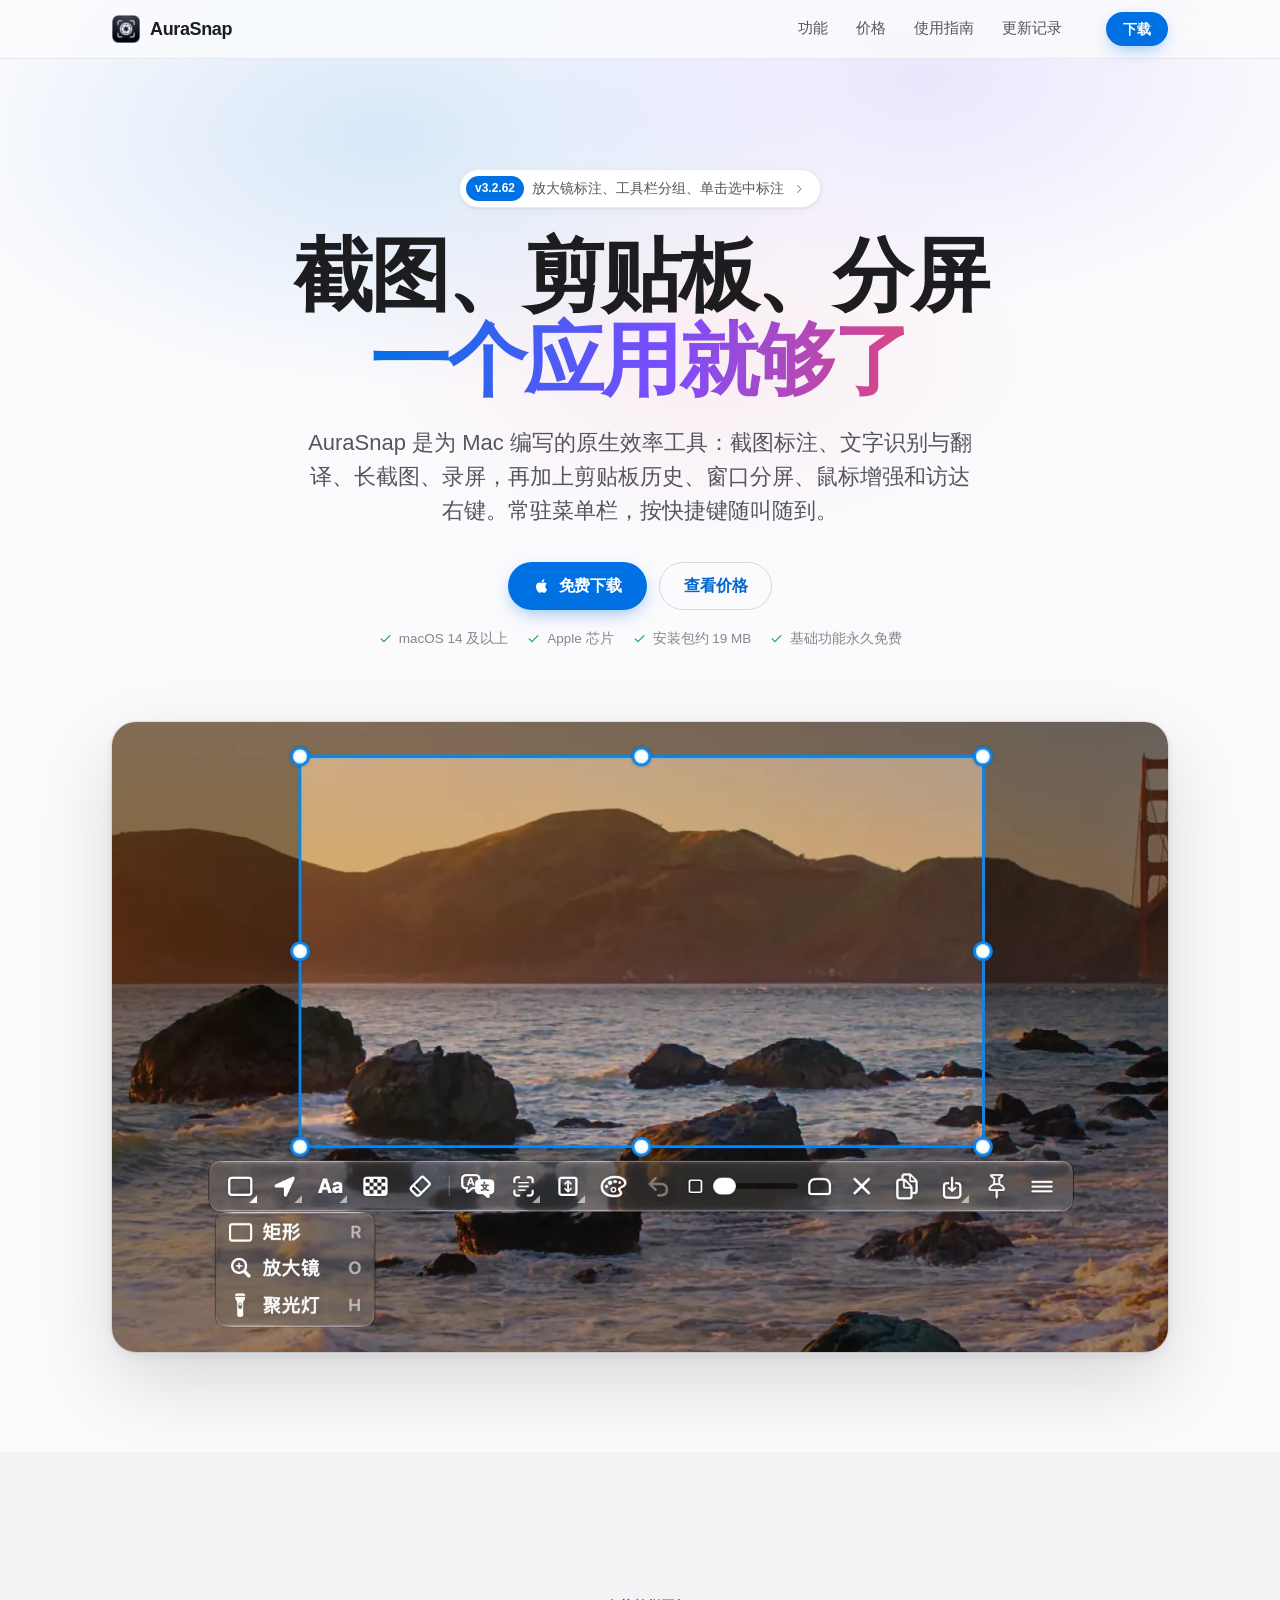
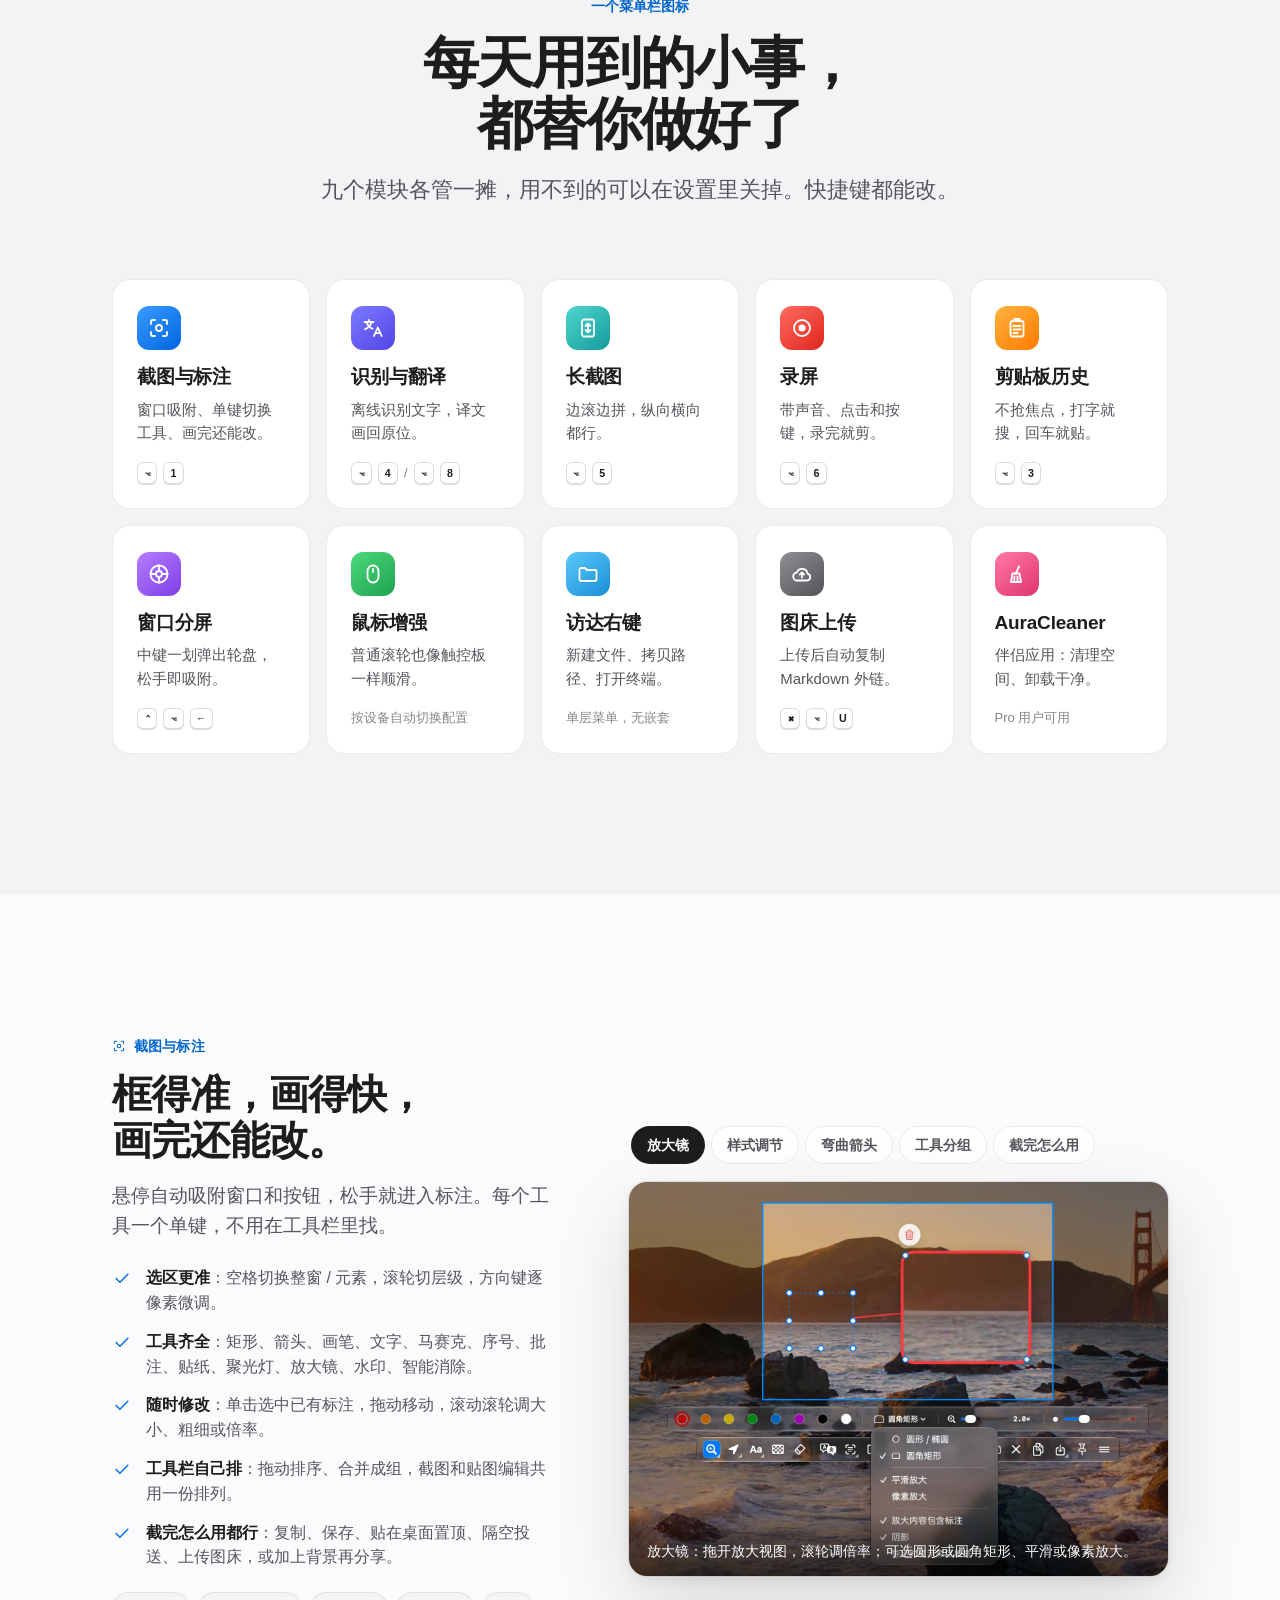
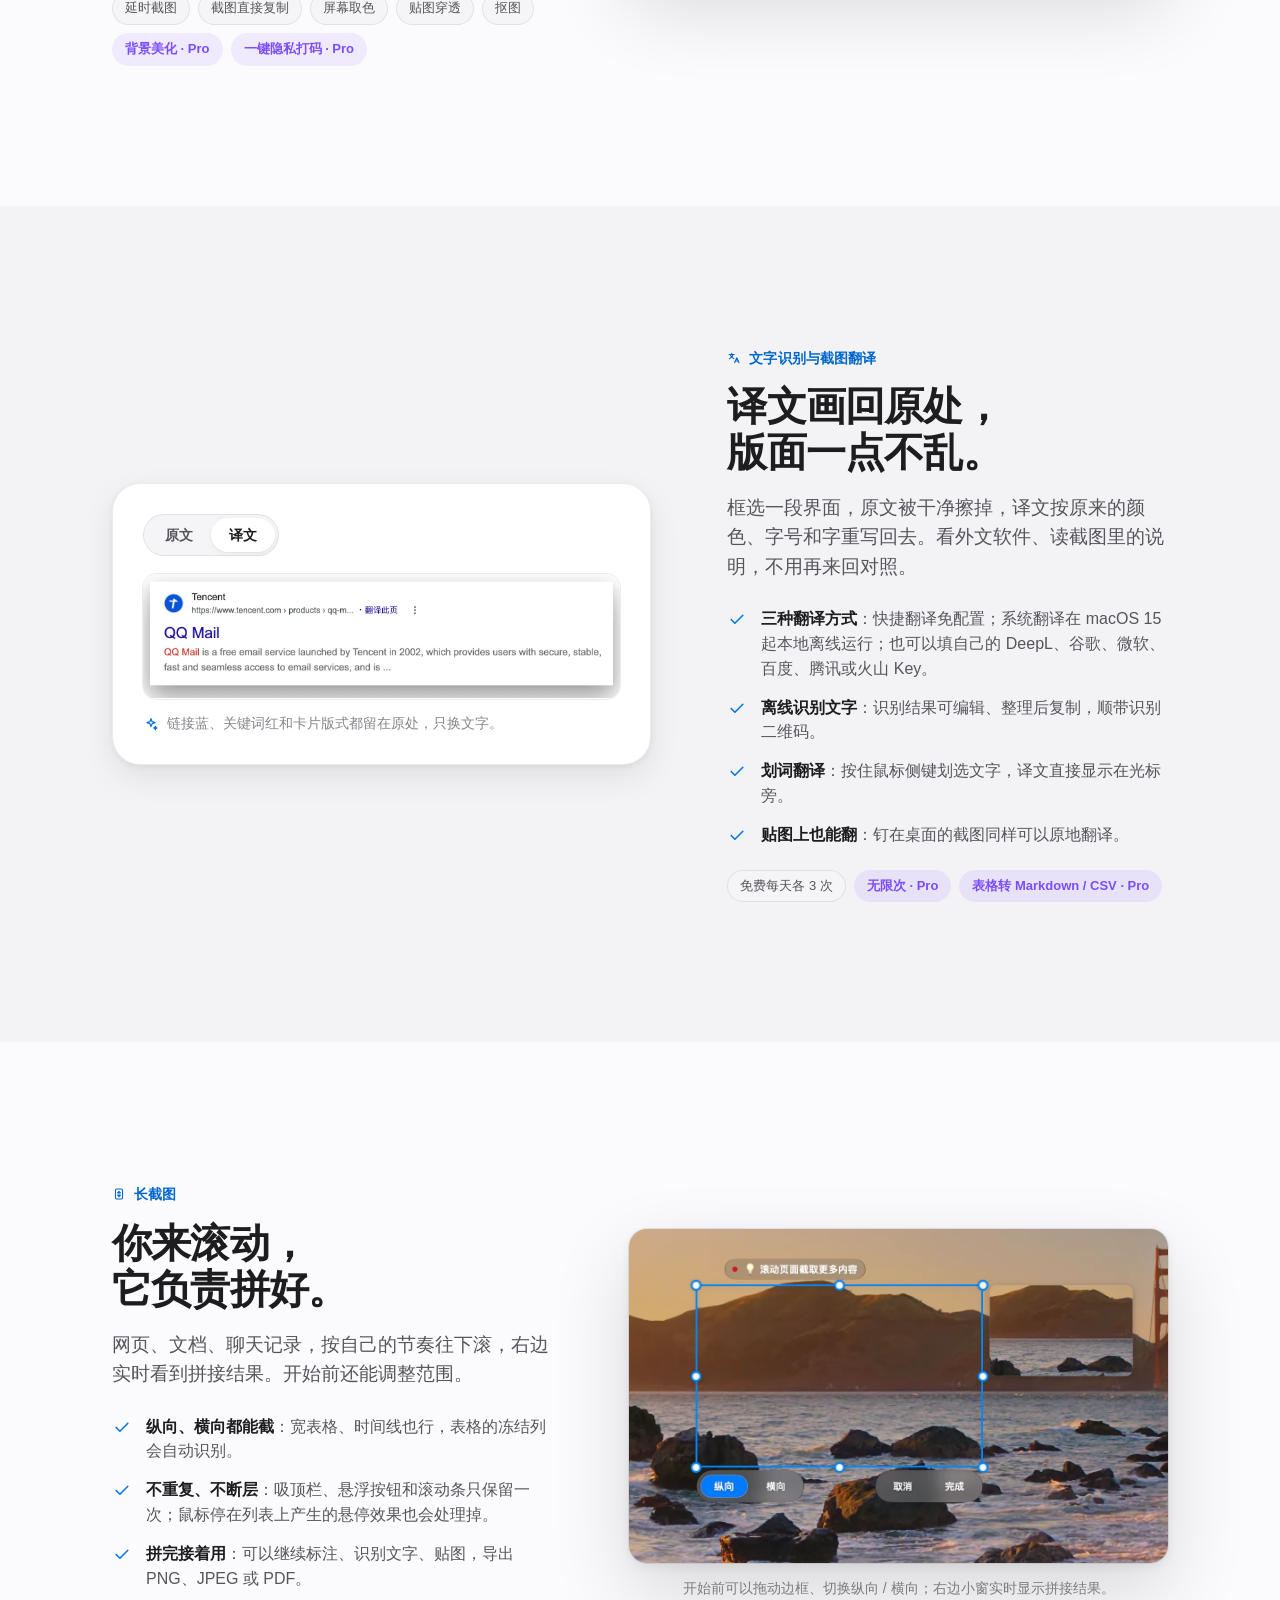
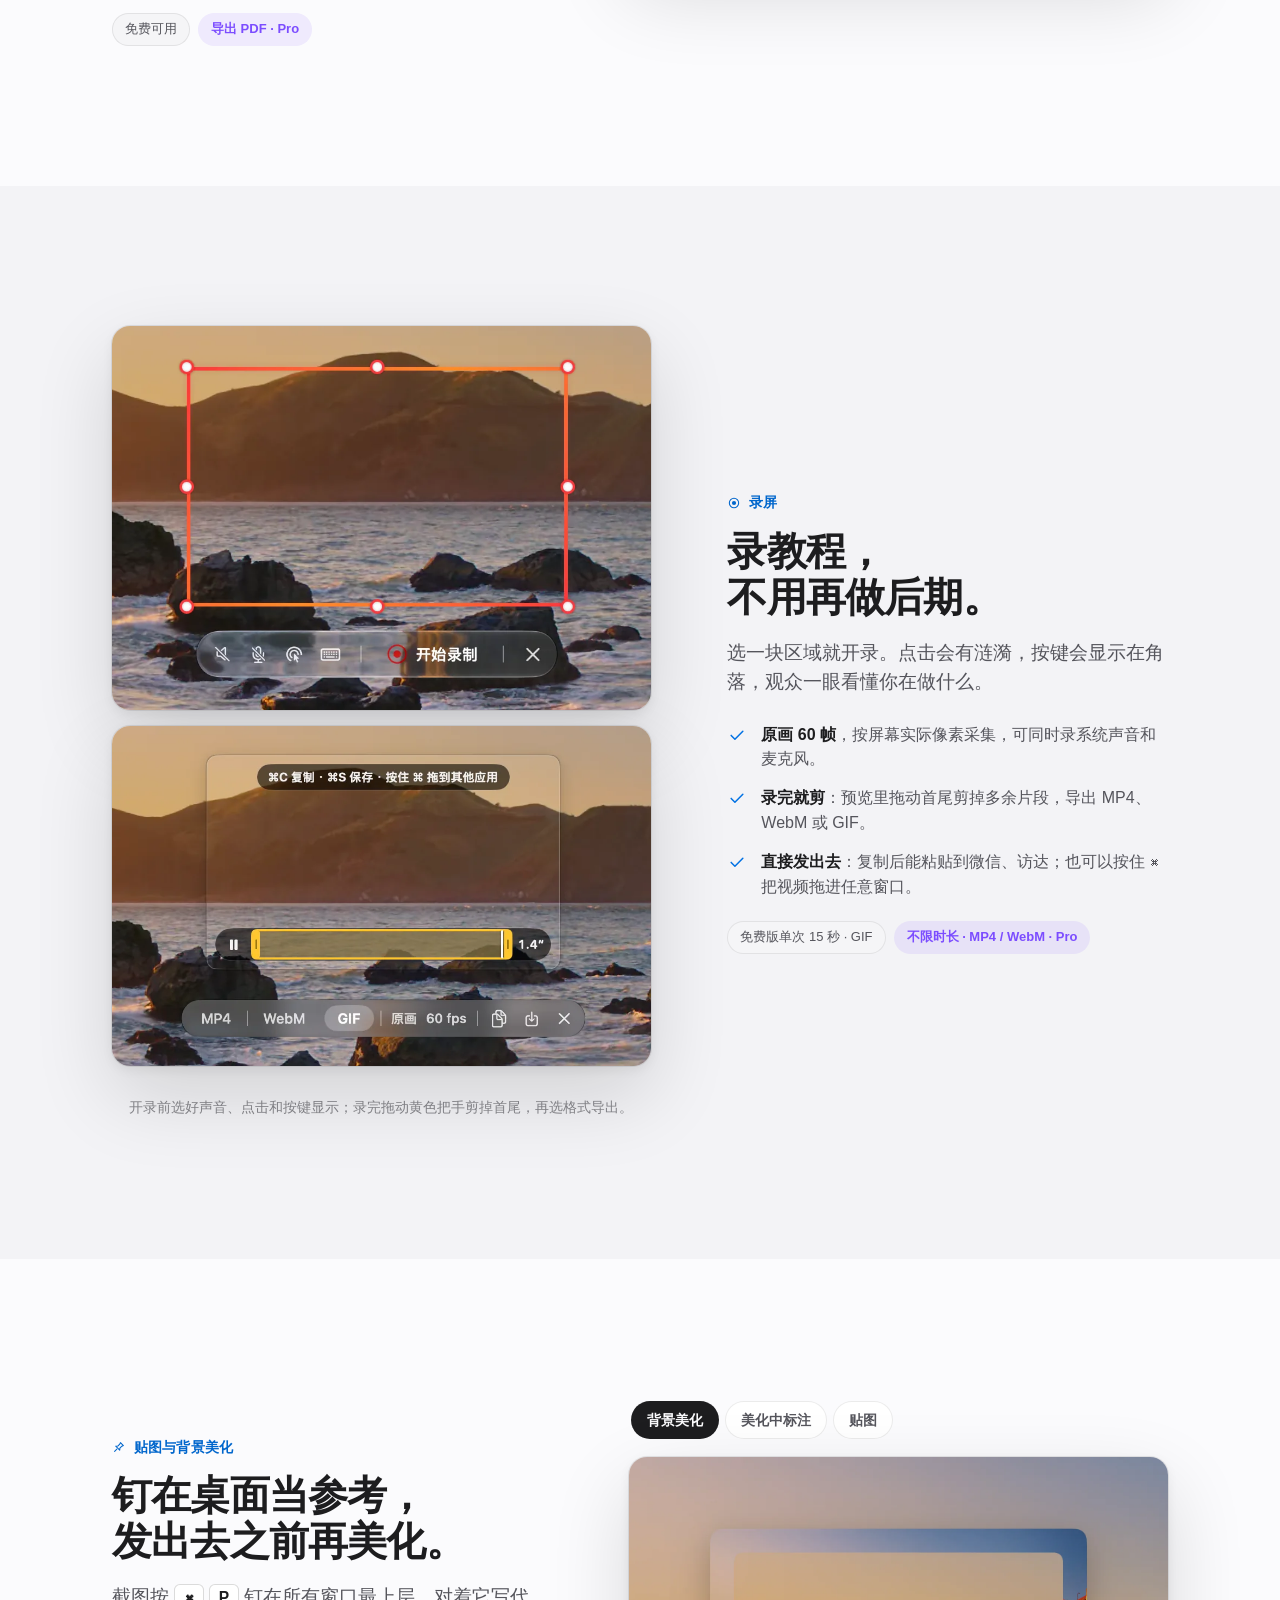
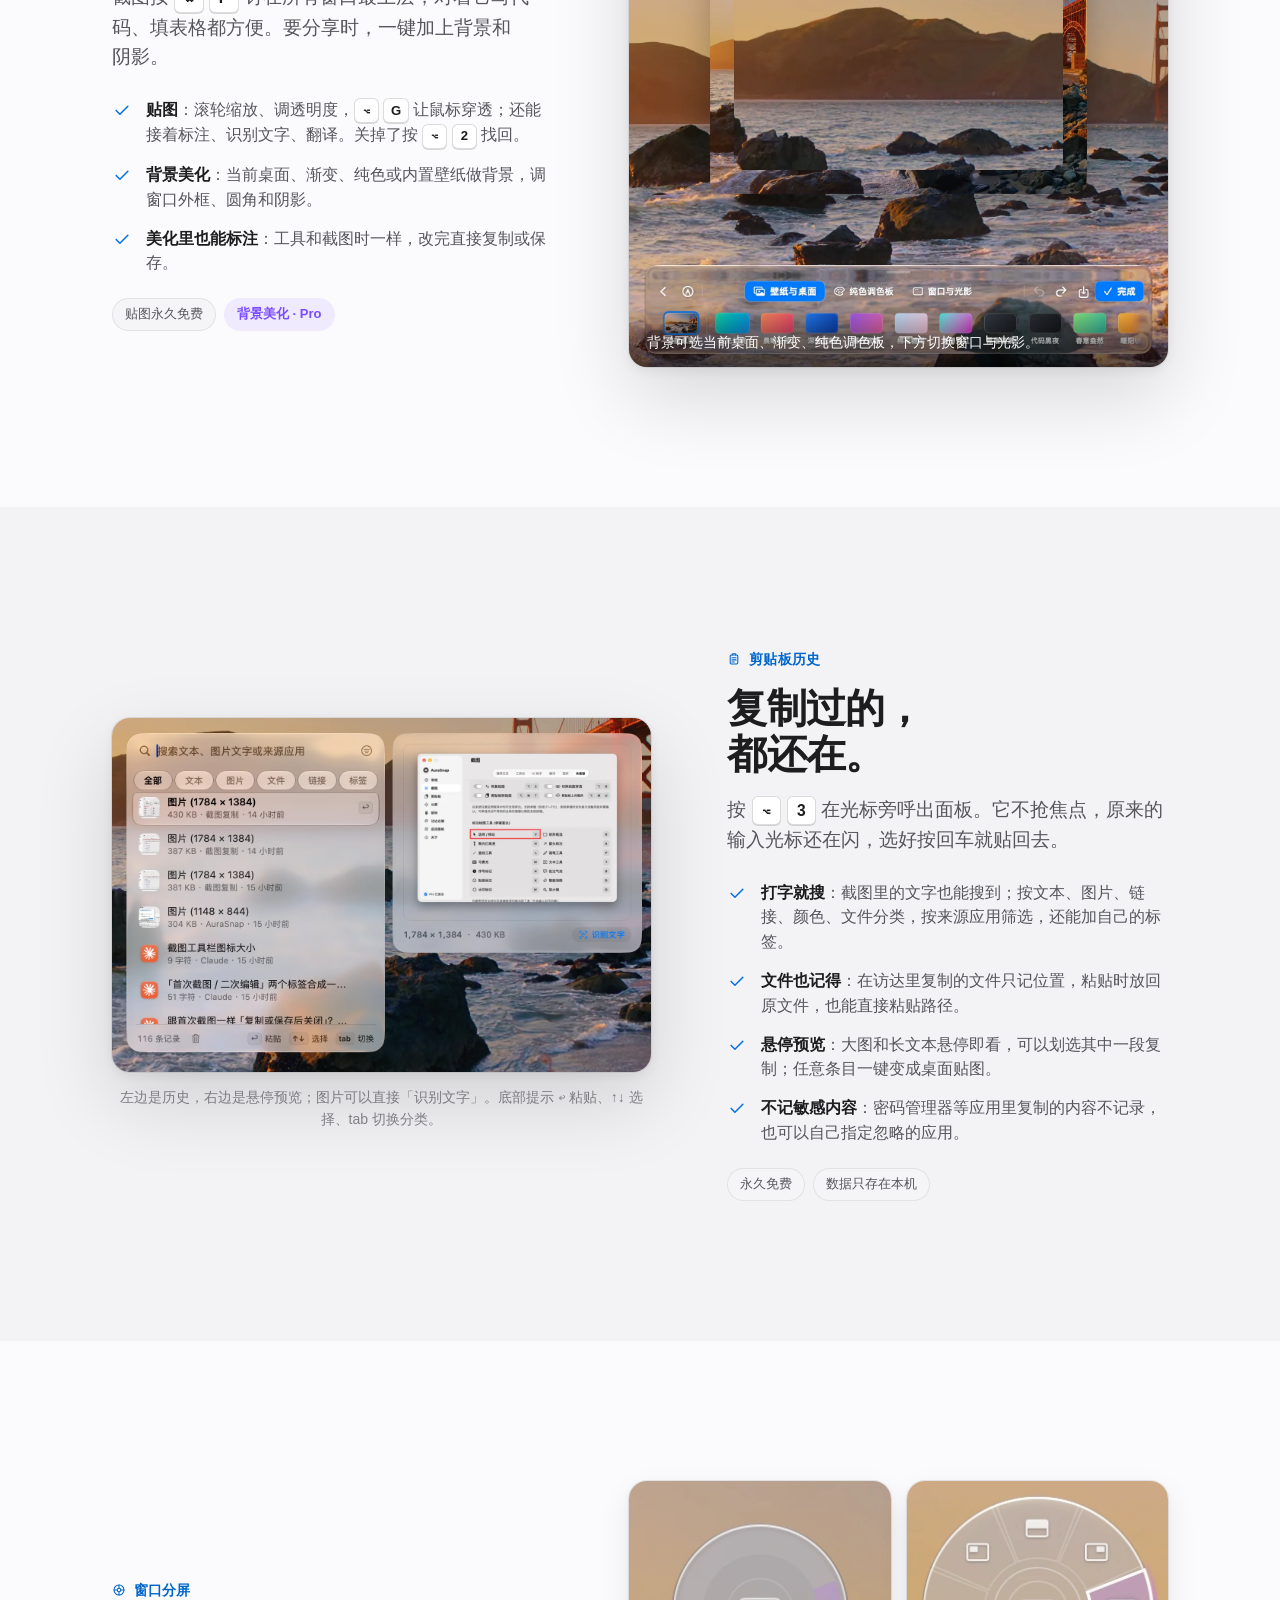
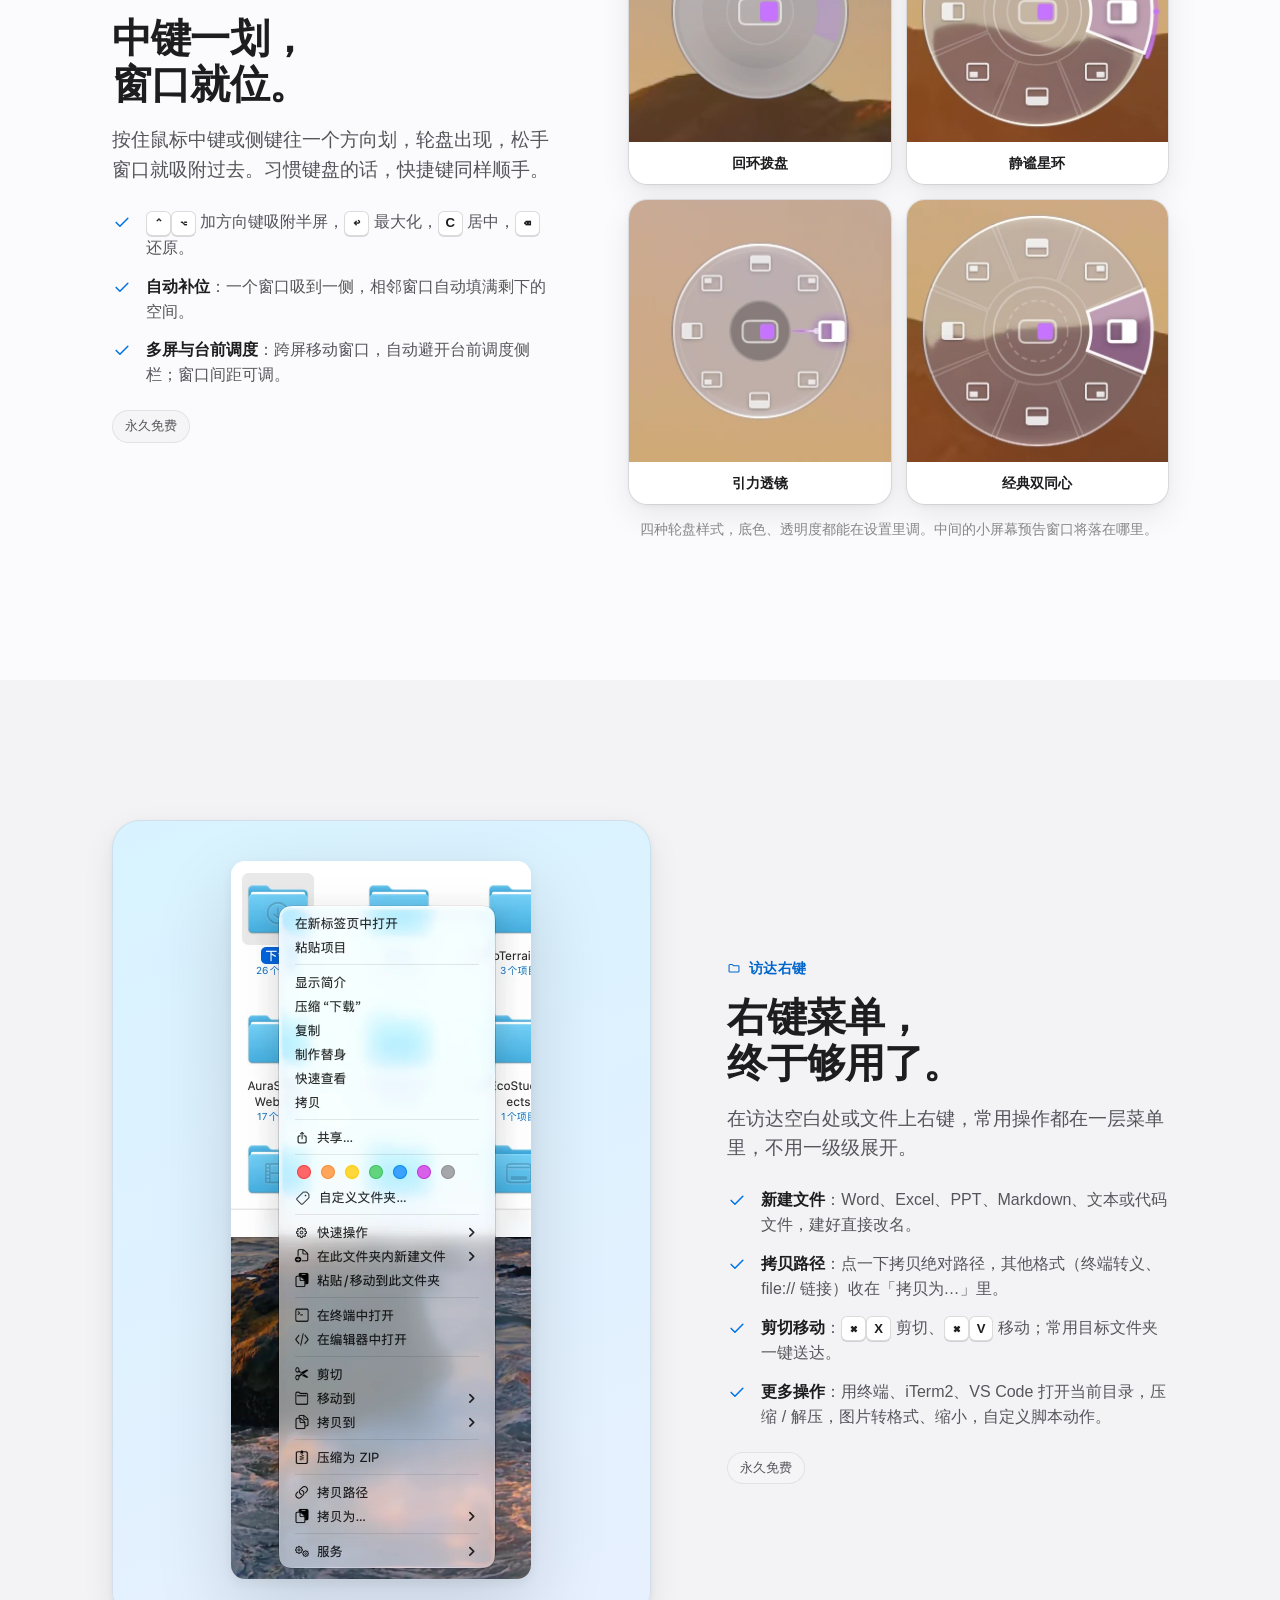
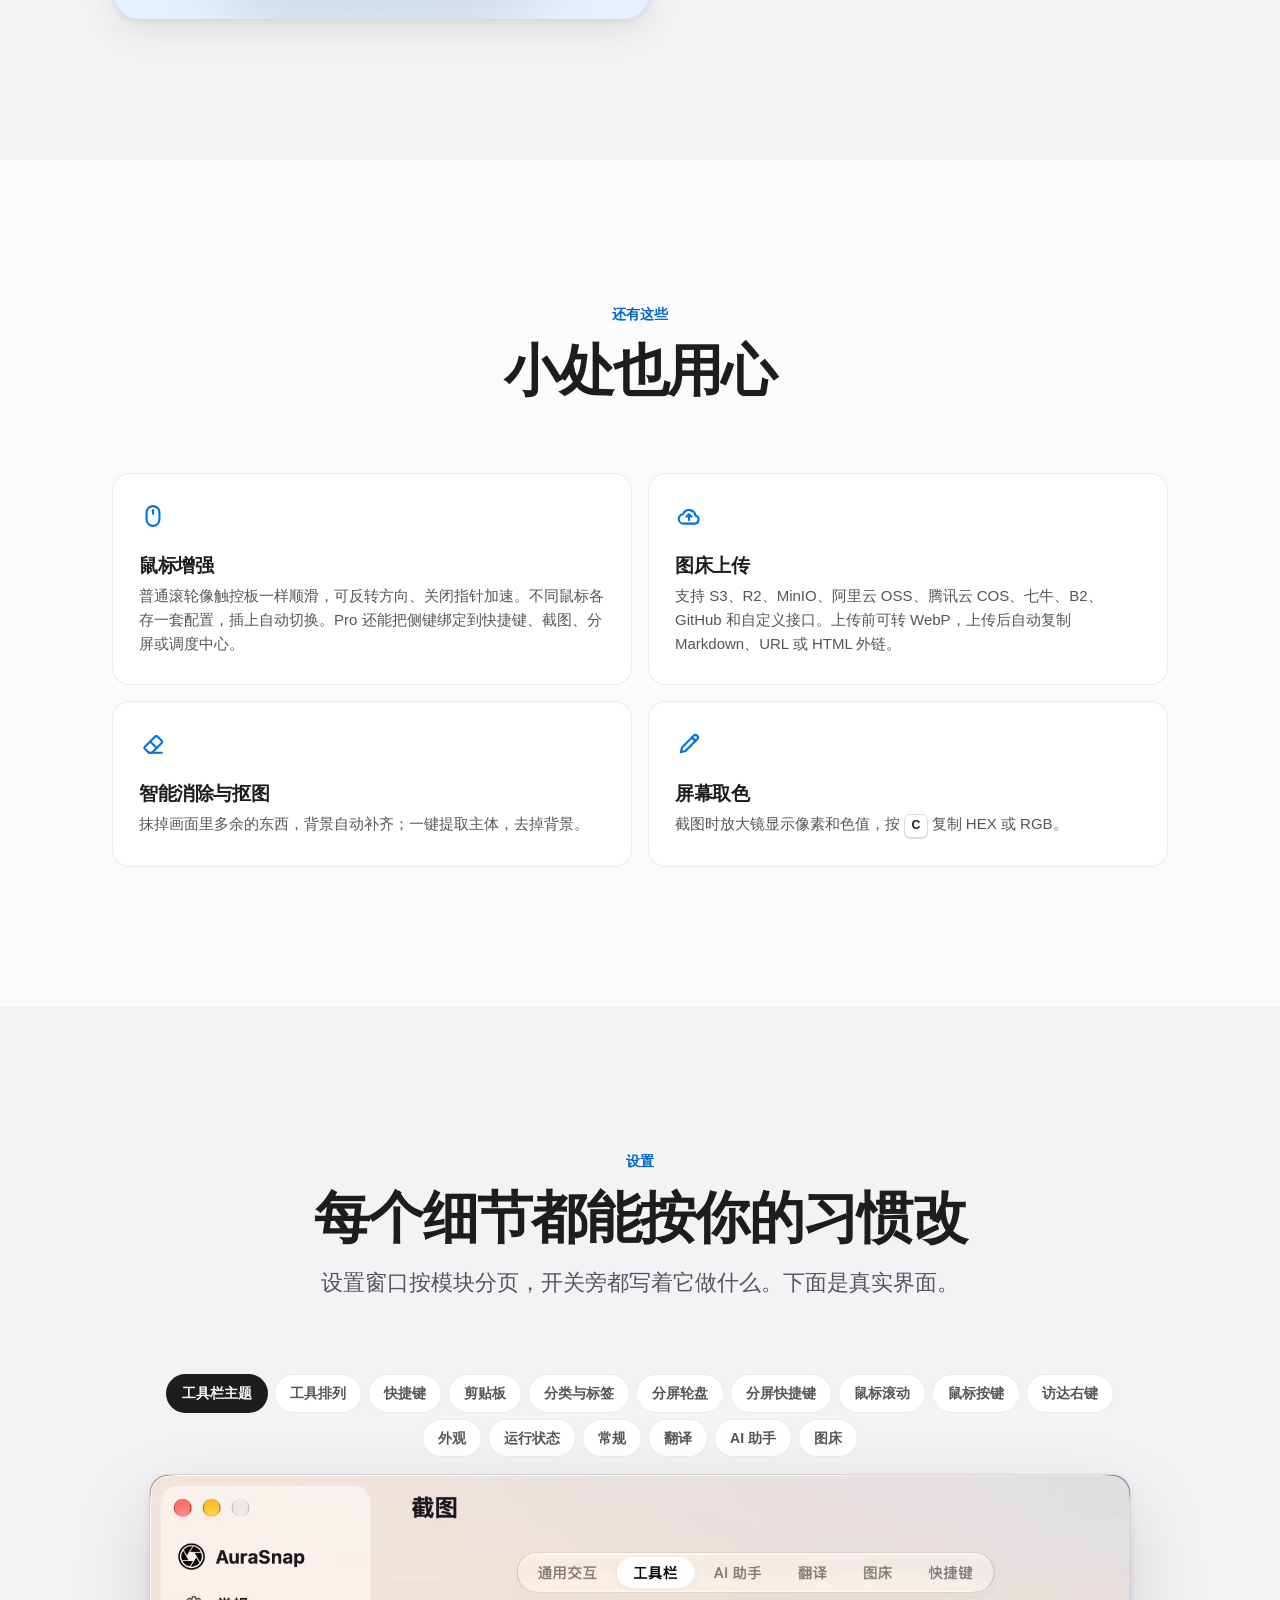
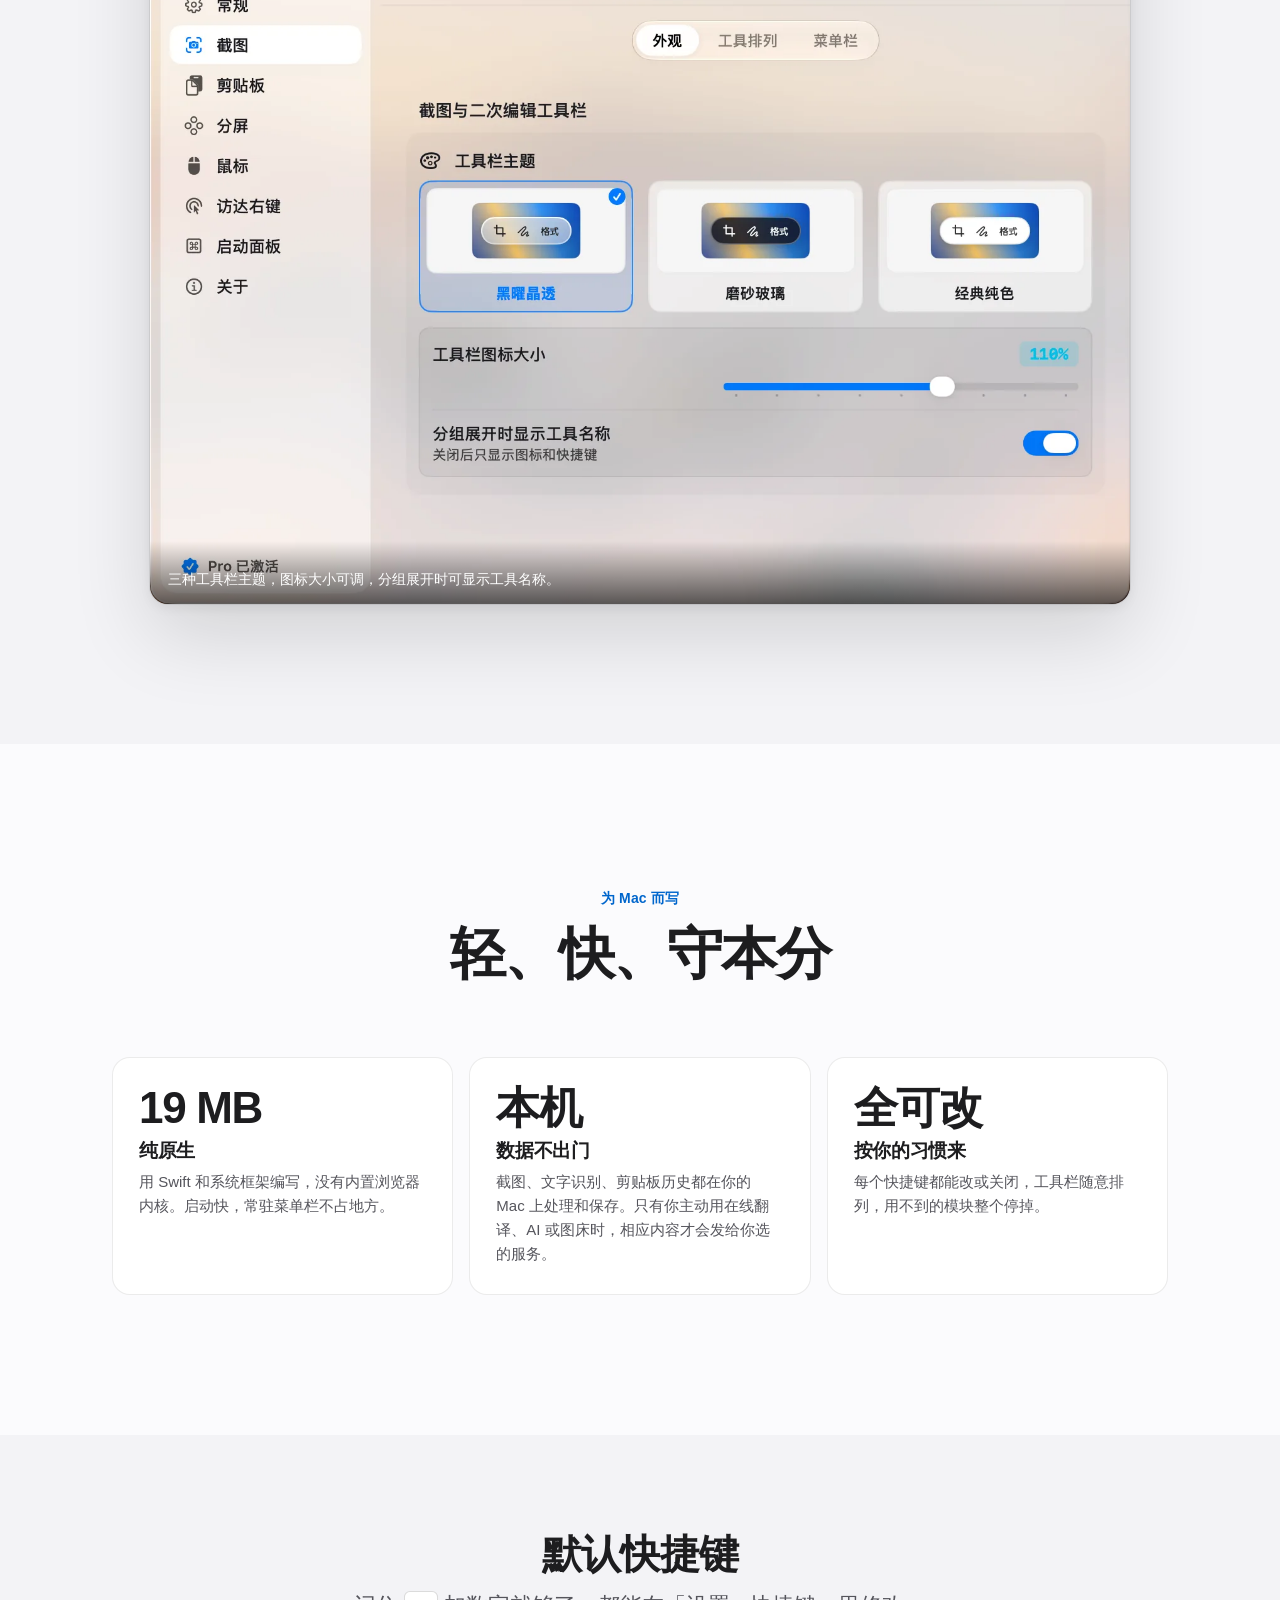
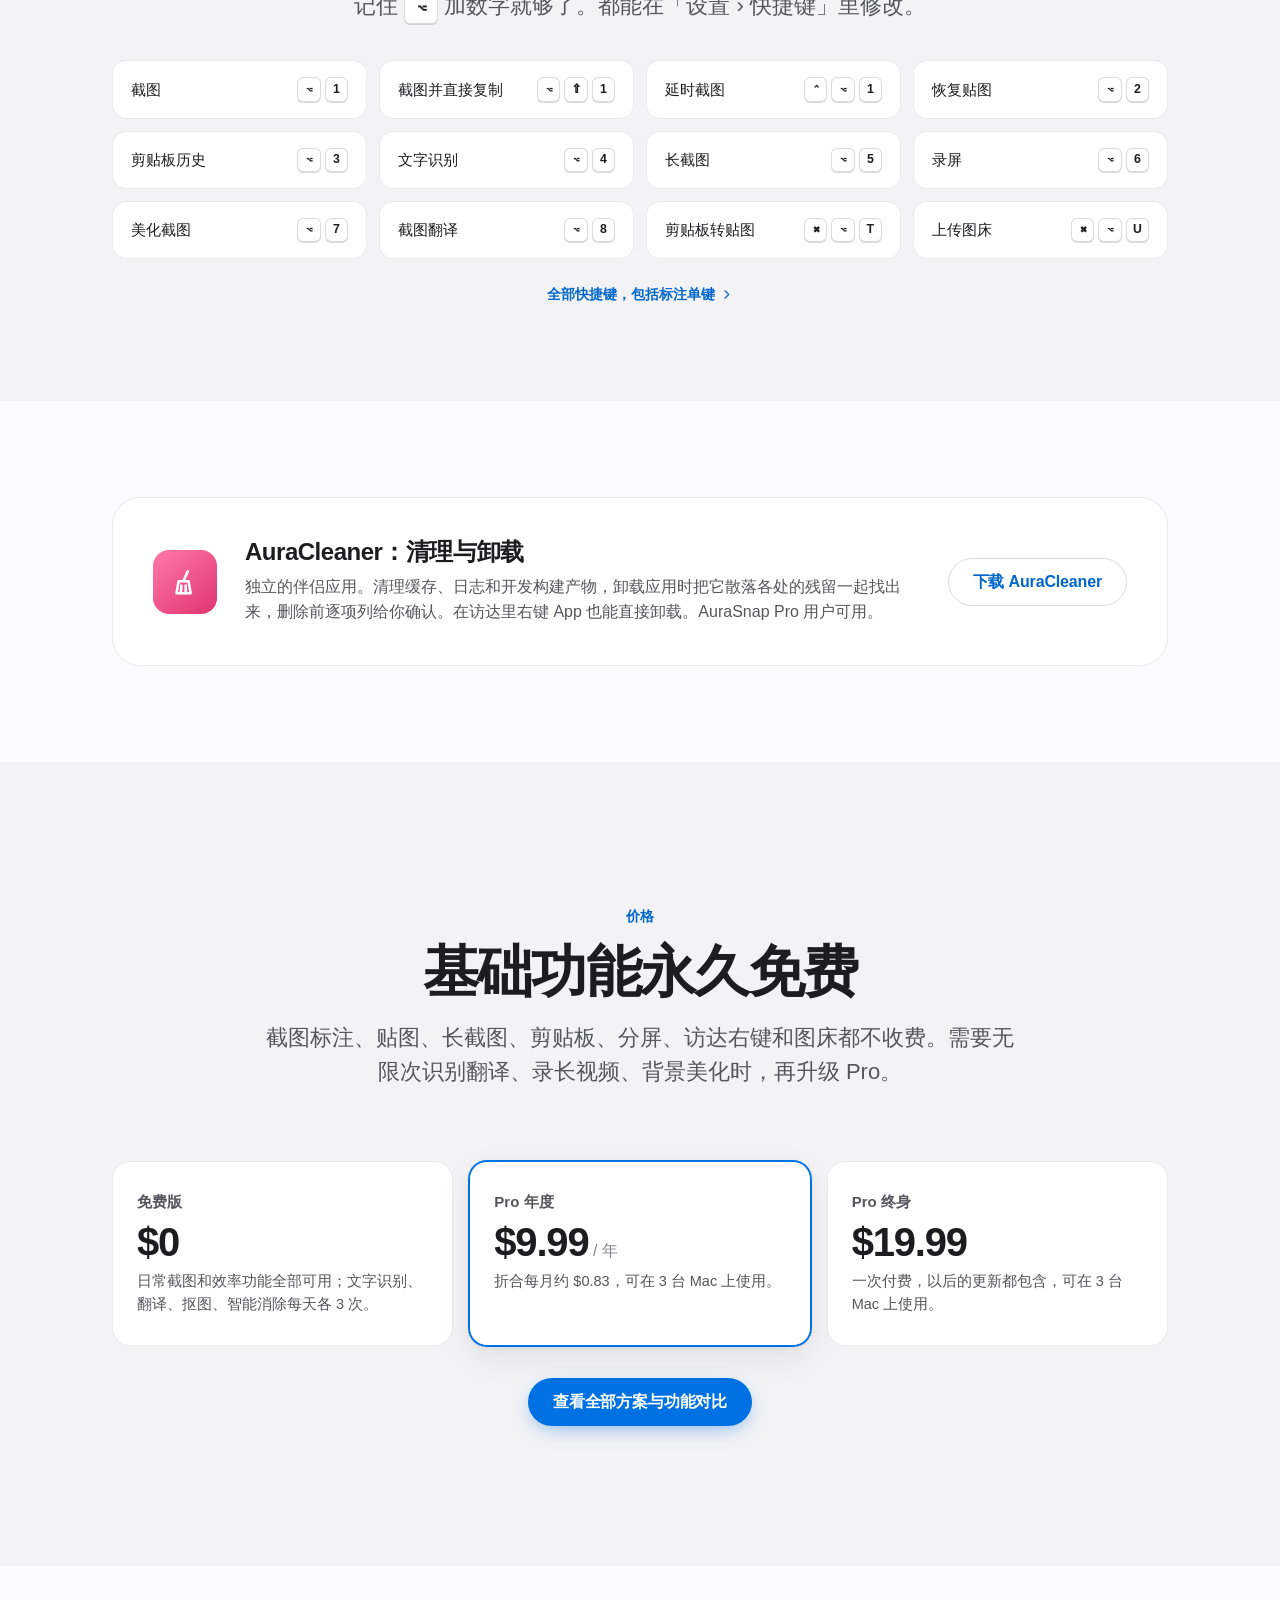
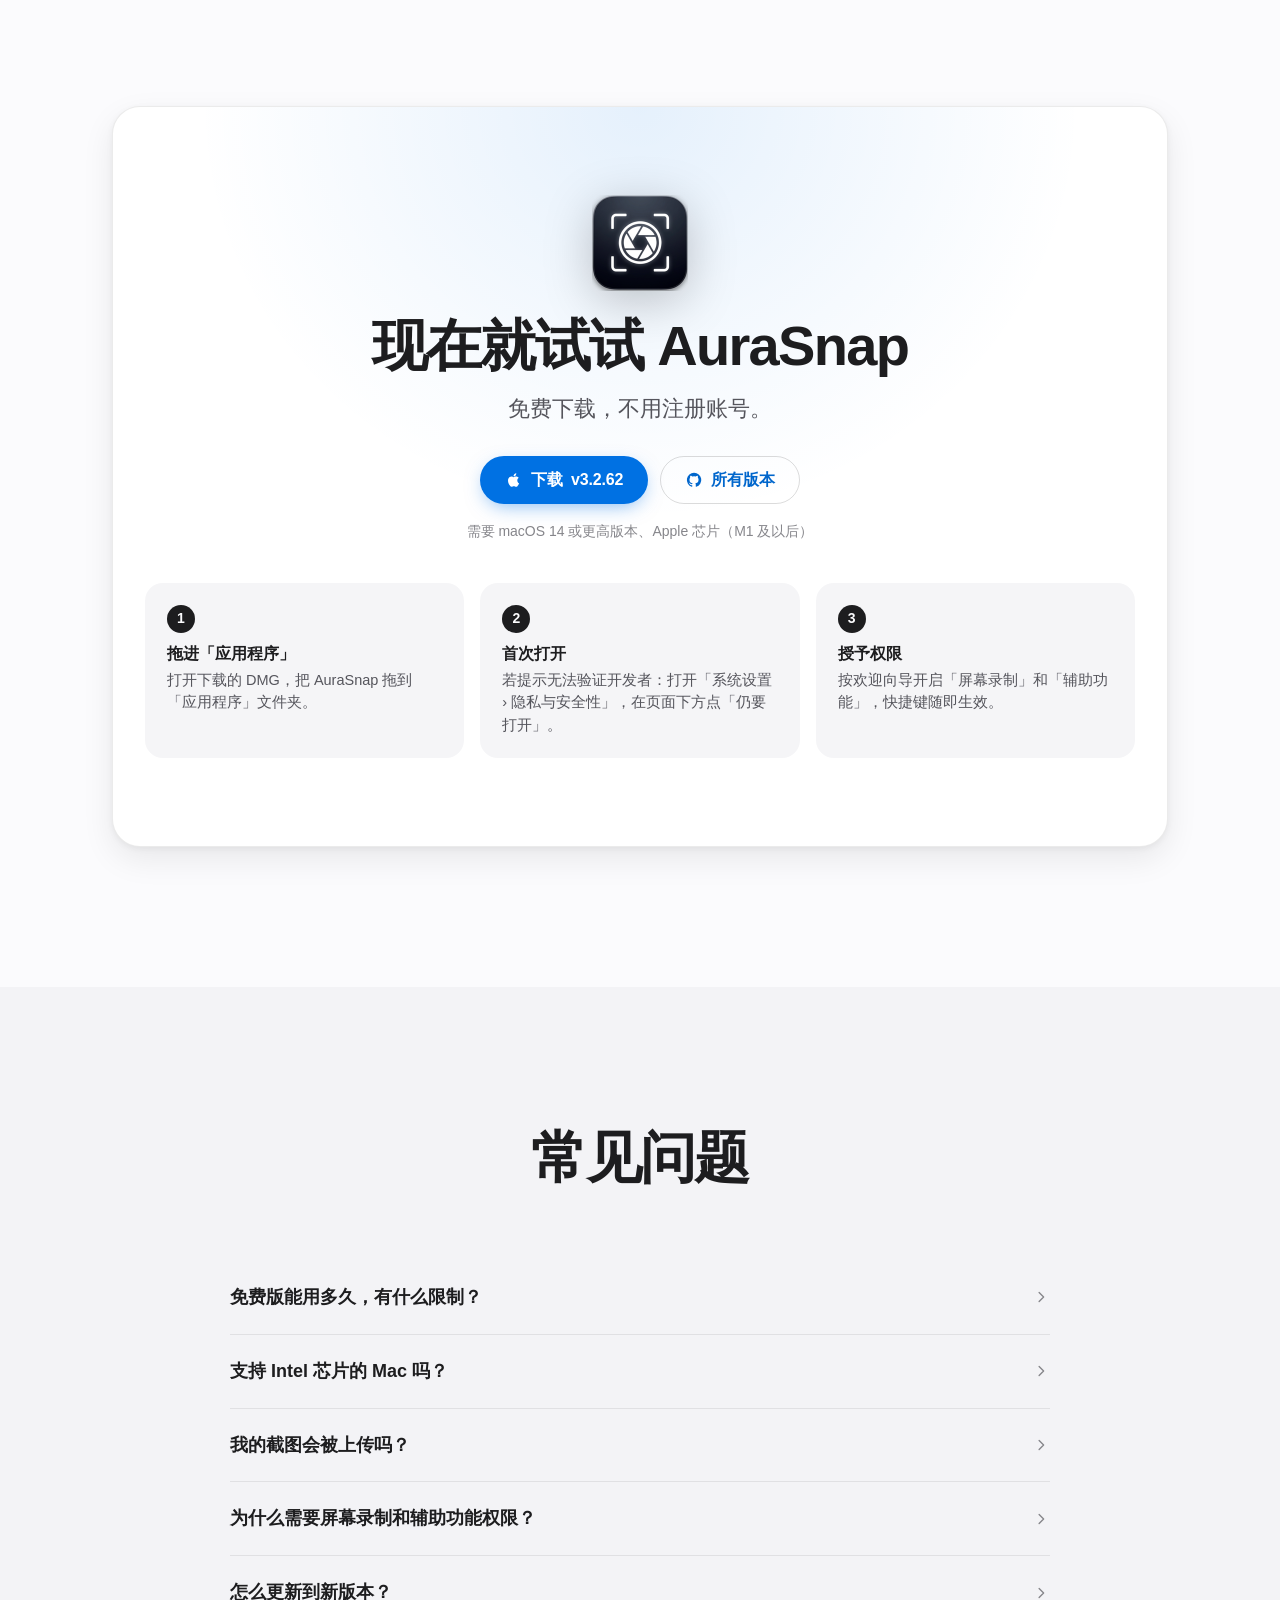
==== index.html @ 462a3734 "chore(website): 版本号更新到 v3.2.62 Co-Authored-By: Claude Opus 5.5 <noreply@anthropic.com>" ====
<!DOCTYPE html>
<html lang="zh-CN" class="no-js">
<head>
  <meta charset="UTF-8">
  <meta name="viewport" content="width=device-width, initial-scale=1, viewport-fit=cover">
  <title>AuraSnap · Mac 截图、剪贴板与分屏工具</title>
  <meta name="description" content="AuraSnap 是为 Mac 编写的原生效率工具：截图标注、文字识别与原位翻译、长截图、录屏，以及剪贴板历史、窗口分屏、鼠标增强和访达右键。基础功能永久免费。">
  <meta name="keywords" content="AuraSnap, Mac 截图, macOS 截图工具, 截图标注, OCR, 截图翻译, 长截图, 滚动截图, 录屏, 剪贴板历史, 窗口分屏, 访达右键">
  <meta name="google-site-verification" content="6imrNBbtHpXlvs_eJxVL0ueiRYzWSX-zMwA5sKnrR0o">
  <link rel="canonical" href="https://aurasnapapp.com/">
  <meta name="theme-color" content="#fbfbfd" media="(prefers-color-scheme: light)">
  <meta name="theme-color" content="#000000" media="(prefers-color-scheme: dark)">
  <meta property="og:type" content="website">
  <meta property="og:site_name" content="AuraSnap">
  <meta property="og:title" content="AuraSnap · Mac 截图、剪贴板与分屏工具">
  <meta property="og:description" content="截图标注、文字识别与翻译、长截图、录屏、剪贴板历史、窗口分屏，一个原生 Mac 应用全包。">
  <meta property="og:url" content="https://aurasnapapp.com/">
  <meta property="og:image" content="https://aurasnapapp.com/assets/og.jpg">
  <meta name="twitter:card" content="summary_large_image">
  <link rel="icon" type="image/png" sizes="32x32" href="/favicon.png">
  <link rel="icon" type="image/png" sizes="64x64" href="/favicon-64.png">
  <link rel="apple-touch-icon" sizes="180x180" href="/apple-touch-icon.png">
  <link rel="stylesheet" href="/assets/site.css?v=4.0.0">
  <script type="application/ld+json">
  {
    "@context": "https://schema.org",
    "@type": "SoftwareApplication",
    "name": "AuraSnap",
    "operatingSystem": "macOS 14.0+",
    "applicationCategory": "UtilitiesApplication",
    "offers": { "@type": "Offer", "price": "0", "priceCurrency": "USD" },
    "downloadUrl": "https://github.com/8wcznkmy6b-del/AuraSnap-PB/releases/latest",
    "url": "https://aurasnapapp.com/",
    "author": { "@type": "Person", "name": "Dochi" },
    "description": "为 Mac 编写的原生效率工具：截图标注、文字识别与翻译、长截图、录屏、剪贴板历史、窗口分屏、鼠标增强与访达右键。"
  }
  </script>
  <style>
    /* 首页专用：各演示画面 */

    /* 翻译前后对照 */
    .tr-demo { padding: clamp(18px, 3vw, 30px); }
    .tr-switch { display: inline-flex; padding: 3px; border-radius: 999px; background: var(--surface-2); border: 1px solid var(--line); margin-bottom: 18px; }
    .tr-switch button { border: 0; background: transparent; padding: 6px 18px; border-radius: 999px; font-size: 14px; font-weight: 600; color: var(--text-2); cursor: pointer; transition: background-color .2s, color .2s; }
    .tr-switch button[aria-pressed="true"] { background: var(--surface); color: var(--text); box-shadow: var(--shadow-sm); }
    .tr-pair { display: grid; border-radius: 14px; overflow: hidden; background: #fff; box-shadow: 0 0 0 1px var(--line); }
    .tr-pair img { grid-area: 1 / 1; width: 100%; height: auto; transition: opacity .35s ease; }
    .tr-pair .zh { opacity: 0; }
    .tr-demo.show-zh .tr-pair .en { opacity: 0; }
    .tr-demo.show-zh .tr-pair .zh { opacity: 1; }
    .tr-note { margin-top: 14px; font-size: 13.5px; color: var(--text-3); display: flex; gap: 8px; align-items: center; }
    .tr-note .i { width: 16px; height: 16px; color: var(--accent); }

    /* 访达右键菜单 */
    .fs-demo { padding: clamp(20px, 4vw, 40px); display: grid; justify-items: center; background: linear-gradient(160deg, #d8f3ff, #e7f0ff); }
    @media (prefers-color-scheme: dark) { .fs-demo { background: linear-gradient(160deg, #0b2a36, #121c33); } }
    .fs-demo img { width: 100%; max-width: 300px; height: auto; border-radius: 14px; box-shadow: var(--shadow-lg); }

    /* 模块卡片：手机上横排紧凑 */
    .mod-grid.home { grid-template-columns: repeat(5, minmax(0, 1fr)); }
    @media (max-width: 1080px) { .mod-grid.home { grid-template-columns: repeat(3, minmax(0, 1fr)); } }
    @media (max-width: 760px) { .mod-grid.home { grid-template-columns: repeat(2, minmax(0, 1fr)); } }
    @media (max-width: 520px) {
      .mod-grid.home { grid-template-columns: minmax(0, 1fr); gap: 10px; }
      .mod-grid.home .mod { display: grid; grid-template-columns: 44px 1fr; column-gap: 14px; row-gap: 2px; padding: 16px; }
      .mod-grid.home .mod .mod-ico { grid-row: span 3; margin: 0; }
      .mod-grid.home .mod .mod-key { padding-top: 4px; }
    }

    /* 价格预览 */
    .price-mini { display: grid; grid-template-columns: repeat(3, minmax(0, 1fr)); gap: 16px; }
    .pm { padding: 28px 24px; border-radius: var(--radius); background: var(--surface); border: 1px solid var(--line); display: flex; flex-direction: column; gap: 6px; }
    .pm.hl { border-color: var(--accent); box-shadow: 0 0 0 1px var(--accent), var(--shadow-md); }
    .pm .nm { font-size: 15px; font-weight: 600; color: var(--text-2); }
    .pm .pr { font-size: 40px; font-weight: 700; letter-spacing: -0.03em; line-height: 1.1; }
    .pm .pr small { font-size: 16px; font-weight: 500; color: var(--text-3); letter-spacing: 0; }
    .pm p { font-size: 14.5px; color: var(--text-2); }
    @media (max-width: 760px) { .price-mini { grid-template-columns: minmax(0, 1fr); } }

    .cleaner { display: grid; grid-template-columns: auto 1fr auto; gap: 28px; align-items: center; padding: clamp(24px, 4vw, 40px); border-radius: var(--radius-lg); background: var(--surface); border: 1px solid var(--line); }
    .cleaner .mod-ico { width: 64px; height: 64px; border-radius: 16px; margin: 0; }
    .cleaner .mod-ico .i { width: 34px; height: 34px; }
    .cleaner h3 { font-size: 24px; margin-bottom: 8px; }
    .cleaner p { color: var(--text-2); font-size: 16px; }
    @media (max-width: 760px) { .cleaner { grid-template-columns: minmax(0, 1fr); gap: 16px; } }
  </style>
</head>
<body>

<header class="nav">
  <div class="wrap nav-inner">
    <a class="brand" href="/"><img src="/assets/app-icon-64.png" alt="" width="28" height="28">AuraSnap</a>
    <button class="nav-toggle" aria-label="打开菜单" aria-expanded="false"><svg class="i"><use href="/assets/icons.svg#menu"/></svg></button>
    <nav class="nav-links" aria-label="主导航">
      <a href="/#features">功能</a>
      <a href="/pricing">价格</a>
      <a href="/guide">使用指南</a>
      <a href="https://github.com/8wcznkmy6b-del/AuraSnap-PB/releases" target="_blank" rel="noopener">更新记录</a>
      <a class="btn btn-primary" href="#download">免费下载</a>
    </nav>
    <a class="btn btn-primary btn-sm nav-cta" href="#download">下载</a>
  </div>
</header>

<main>
  <!-- Hero -->
  <section class="hero">
    <div class="wrap">
      <a class="hero-pill" href="https://github.com/8wcznkmy6b-del/AuraSnap-PB/releases/latest" target="_blank" rel="noopener">
        <b data-version>v3.2.62</b><span>放大镜标注、工具栏分组、单击选中标注</span><svg class="i"><use href="/assets/icons.svg#chevron"/></svg>
      </a>
      <h1 class="title-xl"><span class="nw">截图、剪贴板、分屏</span><br><span class="grad-text nw">一个应用就够了</span></h1>
      <p class="lead">AuraSnap 是为 Mac 编写的原生效率工具：截图标注、文字识别与翻译、长截图、录屏，再加上剪贴板历史、窗口分屏、鼠标增强和访达右键。常驻菜单栏，按快捷键随叫随到。</p>
      <div class="btn-row">
        <a class="btn btn-primary" href="https://github.com/8wcznkmy6b-del/AuraSnap-PB/releases/download/v3.2.62/AuraSnap-3.2.62.dmg" data-dmg><svg class="i"><use href="/assets/icons.svg#apple"/></svg>免费下载</a>
        <a class="btn btn-ghost" href="/pricing">查看价格</a>
      </div>
      <div class="hero-meta">
        <span><svg class="i"><use href="/assets/icons.svg#check"/></svg>macOS 14 及以上</span>
        <span><svg class="i"><use href="/assets/icons.svg#check"/></svg>Apple 芯片</span>
        <span><svg class="i"><use href="/assets/icons.svg#check"/></svg>安装包约 19 MB</span>
        <span><svg class="i"><use href="/assets/icons.svg#check"/></svg>基础功能永久免费</span>
      </div>

      <div class="hero-shot reveal">
        <figure class="shot"><img src="/assets/shots/hero-toolbar.webp" alt="AuraSnap 截图：框选区域，下方是截图工具栏，矩形 / 放大镜 / 聚光灯分组已展开" width="1500" height="896" decoding="async"></figure>
      </div>
    </div>
  </section>

  <!-- 模块总览 -->
  <section class="section section-alt" id="features">
    <div class="wrap">
      <div class="head reveal">
        <span class="eyebrow">一个菜单栏图标</span>
        <h2 class="title-lg"><span class="nw">每天用到的小事，</span><span class="nw">都替你做好了</span></h2>
        <p class="lead">九个模块各管一摊，用不到的可以在设置里关掉。快捷键都能改。</p>
      </div>
      <div class="mod-grid home">
        <a class="mod reveal" href="#capture"><span class="mod-ico c-blue"><svg class="i"><use href="/assets/icons.svg#capture"/></svg></span><h3>截图与标注</h3><p>窗口吸附、单键切换工具、画完还能改。</p><span class="mod-key"><kbd>⌥</kbd><kbd>1</kbd></span></a>
        <a class="mod reveal" href="#ocr"><span class="mod-ico c-indigo"><svg class="i"><use href="/assets/icons.svg#translate"/></svg></span><h3>识别与翻译</h3><p>离线识别文字，译文画回原位。</p><span class="mod-key"><kbd>⌥</kbd><kbd>4</kbd> / <kbd>⌥</kbd><kbd>8</kbd></span></a>
        <a class="mod reveal" href="#long"><span class="mod-ico c-teal"><svg class="i"><use href="/assets/icons.svg#longshot"/></svg></span><h3>长截图</h3><p>边滚边拼，纵向横向都行。</p><span class="mod-key"><kbd>⌥</kbd><kbd>5</kbd></span></a>
        <a class="mod reveal" href="#record"><span class="mod-ico c-red"><svg class="i"><use href="/assets/icons.svg#record"/></svg></span><h3>录屏</h3><p>带声音、点击和按键，录完就剪。</p><span class="mod-key"><kbd>⌥</kbd><kbd>6</kbd></span></a>
        <a class="mod reveal" href="#clipboard"><span class="mod-ico c-orange"><svg class="i"><use href="/assets/icons.svg#clipboard"/></svg></span><h3>剪贴板历史</h3><p>不抢焦点，打字就搜，回车就贴。</p><span class="mod-key"><kbd>⌥</kbd><kbd>3</kbd></span></a>
        <a class="mod reveal" href="#windows"><span class="mod-ico c-purple"><svg class="i"><use href="/assets/icons.svg#radial"/></svg></span><h3>窗口分屏</h3><p>中键一划弹出轮盘，松手即吸附。</p><span class="mod-key"><kbd>⌃</kbd><kbd>⌥</kbd><kbd>←</kbd></span></a>
        <a class="mod reveal" href="#more"><span class="mod-ico c-green"><svg class="i"><use href="/assets/icons.svg#mouse"/></svg></span><h3>鼠标增强</h3><p>普通滚轮也像触控板一样顺滑。</p><span class="mod-key">按设备自动切换配置</span></a>
        <a class="mod reveal" href="#finder"><span class="mod-ico c-cyan"><svg class="i"><use href="/assets/icons.svg#finder"/></svg></span><h3>访达右键</h3><p>新建文件、拷贝路径、打开终端。</p><span class="mod-key">单层菜单，无嵌套</span></a>
        <a class="mod reveal" href="#more"><span class="mod-ico c-gray"><svg class="i"><use href="/assets/icons.svg#cloud"/></svg></span><h3>图床上传</h3><p>上传后自动复制 Markdown 外链。</p><span class="mod-key"><kbd>⌘</kbd><kbd>⌥</kbd><kbd>U</kbd></span></a>
        <a class="mod reveal" href="#cleaner"><span class="mod-ico c-pink"><svg class="i"><use href="/assets/icons.svg#broom"/></svg></span><h3>AuraCleaner</h3><p>伴侣应用：清理空间、卸载干净。</p><span class="mod-key">Pro 用户可用</span></a>
      </div>
    </div>
  </section>

  <!-- 截图与标注 -->
  <section class="section" id="capture">
    <div class="wrap feature">
      <div class="feature-copy reveal">
        <span class="eyebrow"><svg class="i"><use href="/assets/icons.svg#capture"/></svg>截图与标注</span>
        <h2 class="title-md">框得准，画得快，<br>画完还能改。</h2>
        <p class="lead">悬停自动吸附窗口和按钮，松手就进入标注。每个工具一个单键，不用在工具栏里找。</p>
        <ul class="bullets">
          <li><svg class="i"><use href="/assets/icons.svg#check"/></svg><span><b>选区更准</b>：空格切换整窗 / 元素，滚轮切层级，方向键逐像素微调。</span></li>
          <li><svg class="i"><use href="/assets/icons.svg#check"/></svg><span><b>工具齐全</b>：矩形、箭头、画笔、文字、马赛克、序号、批注、贴纸、聚光灯、放大镜、水印、智能消除。</span></li>
          <li><svg class="i"><use href="/assets/icons.svg#check"/></svg><span><b>随时修改</b>：单击选中已有标注，拖动移动，滚动滚轮调大小、粗细或倍率。</span></li>
          <li><svg class="i"><use href="/assets/icons.svg#check"/></svg><span><b>工具栏自己排</b>：拖动排序、合并成组，截图和贴图编辑共用一份排列。</span></li>
          <li><svg class="i"><use href="/assets/icons.svg#check"/></svg><span><b>截完怎么用都行</b>：复制、保存、贴在桌面置顶、隔空投送、上传图床，或加上背景再分享。</span></li>
        </ul>
        <div class="chips"><span class="chip">延时截图</span><span class="chip">截图直接复制</span><span class="chip">屏幕取色</span><span class="chip">贴图穿透</span><span class="chip">抠图</span><span class="chip chip-pro">背景美化 · Pro</span><span class="chip chip-pro">一键隐私打码 · Pro</span></div>
      </div>
      <div class="shot-tabs reveal" data-tabs>
        <div class="tab-row" role="tablist"><button type="button" role="tab" aria-selected="true" data-tab="0">放大镜</button><button type="button" role="tab" aria-selected="false" data-tab="1">样式调节</button><button type="button" role="tab" aria-selected="false" data-tab="2">弯曲箭头</button><button type="button" role="tab" aria-selected="false" data-tab="3">工具分组</button><button type="button" role="tab" aria-selected="false" data-tab="4">截完怎么用</button></div>
        <figure class="shot" data-panel="0"><img src="/assets/shots/magnifier.webp" alt="放大镜标注：原区域与放大视图之间带连接线，下拉菜单可选形状与放大方式" width="1564" height="1144" loading="lazy" decoding="async"><figcaption>放大镜：拖开放大视图，滚轮调倍率；可选圆形或圆角矩形、平滑或像素放大。</figcaption></figure><figure class="shot" data-panel="1" hidden><img src="/assets/shots/rect-style.webp" alt="选中矩形后，上方出现颜色、线型、圆角与粗细调节条" width="1292" height="792" loading="lazy" decoding="async"><figcaption>选中任意标注，上方直接出现它的颜色、线型和粗细，改完即生效。</figcaption></figure><figure class="shot" data-panel="2" hidden><img src="/assets/shots/arrow-ai.webp" alt="可拖成弧线的箭头，选中后显示旋转与删除按钮" width="1354" height="792" loading="lazy" decoding="async"><figcaption>箭头拖中间手柄就能弯成弧线；下方是 AI 指令条（Pro，需自备 Key）。</figcaption></figure><figure class="shot" data-panel="3" hidden><img src="/assets/shots/text-group.webp" alt="文本、序号、批注、贴纸、水印合为一组，展开时显示工具名和单键" width="1336" height="816" loading="lazy" decoding="async"><figcaption>多个工具合成一格，悬停右下角小三角就展开，每个工具旁标着单键。</figcaption></figure><figure class="shot" data-panel="4" hidden><img src="/assets/shots/save-group.webp" alt="保存分组展开：保存、上传图床、隔空投送" width="1330" height="778" loading="lazy" decoding="async"><figcaption>保存、上传图床、隔空投送收在一组，⌘S / ⌘U / ⌘D 直接触发。</figcaption></figure>
      </div>
    </div>
  </section>

  <!-- 识别与翻译 -->
  <section class="section section-alt" id="ocr">
    <div class="wrap feature flip">
      <div class="feature-copy reveal">
        <span class="eyebrow"><svg class="i"><use href="/assets/icons.svg#translate"/></svg>文字识别与截图翻译</span>
        <h2 class="title-md">译文画回原处，<br>版面一点不乱。</h2>
        <p class="lead">框选一段界面，原文被干净擦掉，译文按原来的颜色、字号和字重写回去。看外文软件、读截图里的说明，不用再来回对照。</p>
        <ul class="bullets">
          <li><svg class="i"><use href="/assets/icons.svg#check"/></svg><span><b>三种翻译方式</b>：快捷翻译免配置；系统翻译在 macOS 15 起本地离线运行；也可以填自己的 DeepL、谷歌、微软、百度、腾讯或火山 Key。</span></li>
          <li><svg class="i"><use href="/assets/icons.svg#check"/></svg><span><b>离线识别文字</b>：识别结果可编辑、整理后复制，顺带识别二维码。</span></li>
          <li><svg class="i"><use href="/assets/icons.svg#check"/></svg><span><b>划词翻译</b>：按住鼠标侧键划选文字，译文直接显示在光标旁。</span></li>
          <li><svg class="i"><use href="/assets/icons.svg#check"/></svg><span><b>贴图上也能翻</b>：钉在桌面的截图同样可以原地翻译。</span></li>
        </ul>
        <div class="chips"><span class="chip">免费每天各 3 次</span><span class="chip chip-pro">无限次 · Pro</span><span class="chip chip-pro">表格转 Markdown / CSV · Pro</span></div>
      </div>
      <div class="demo tr-demo reveal" id="trDemo">
        <div class="tr-switch" role="group" aria-label="切换原文与译文">
          <button type="button" aria-pressed="true" data-tr="en">原文</button>
          <button type="button" aria-pressed="false" data-tr="zh">译文</button>
        </div>
        <div class="tr-pair">
          <img class="en" src="/assets/shots/translate-before.webp" alt="原文：英文的搜索结果卡片" width="1384" height="360" loading="lazy" decoding="async">
          <img class="zh" src="/assets/shots/translate-after.webp" alt="译文：同一张卡片，文字被替换成中文，链接颜色、红色关键词和版式保持不变" width="1378" height="360" loading="lazy" decoding="async" aria-hidden="true">
        </div>
        <p class="tr-note"><svg class="i"><use href="/assets/icons.svg#sparkles"/></svg>链接蓝、关键词红和卡片版式都留在原处，只换文字。</p>
      </div>
    </div>
  </section>

  <!-- 长截图 -->
  <section class="section" id="long">
    <div class="wrap feature">
      <div class="feature-copy reveal">
        <span class="eyebrow"><svg class="i"><use href="/assets/icons.svg#longshot"/></svg>长截图</span>
        <h2 class="title-md">你来滚动，<br>它负责拼好。</h2>
        <p class="lead">网页、文档、聊天记录，按自己的节奏往下滚，右边实时看到拼接结果。开始前还能调整范围。</p>
        <ul class="bullets">
          <li><svg class="i"><use href="/assets/icons.svg#check"/></svg><span><b>纵向、横向都能截</b>：宽表格、时间线也行，表格的冻结列会自动识别。</span></li>
          <li><svg class="i"><use href="/assets/icons.svg#check"/></svg><span><b>不重复、不断层</b>：吸顶栏、悬浮按钮和滚动条只保留一次；鼠标停在列表上产生的悬停效果也会处理掉。</span></li>
          <li><svg class="i"><use href="/assets/icons.svg#check"/></svg><span><b>拼完接着用</b>：可以继续标注、识别文字、贴图，导出 PNG、JPEG 或 PDF。</span></li>
        </ul>
        <div class="chips"><span class="chip">免费可用</span><span class="chip chip-pro">导出 PDF · Pro</span></div>
      </div>
      <div class="reveal">
        <figure class="shot"><img src="/assets/shots/longshot.webp" alt="长截图：开始滚动前的选区，左下角切换纵向 / 横向，右侧为实时预览" width="1206" height="748" loading="lazy" decoding="async"></figure>
        <p class="shot-cap">开始前可以拖动边框、切换纵向 / 横向；右边小窗实时显示拼接结果。</p>
      </div>
    </div>
  </section>

  <!-- 录屏 -->
  <section class="section section-alt" id="record">
    <div class="wrap feature flip">
      <div class="feature-copy reveal">
        <span class="eyebrow"><svg class="i"><use href="/assets/icons.svg#record"/></svg>录屏</span>
        <h2 class="title-md">录教程，<br>不用再做后期。</h2>
        <p class="lead">选一块区域就开录。点击会有涟漪，按键会显示在角落，观众一眼看懂你在做什么。</p>
        <ul class="bullets">
          <li><svg class="i"><use href="/assets/icons.svg#check"/></svg><span><b>原画 60 帧</b>，按屏幕实际像素采集，可同时录系统声音和麦克风。</span></li>
          <li><svg class="i"><use href="/assets/icons.svg#check"/></svg><span><b>录完就剪</b>：预览里拖动首尾剪掉多余片段，导出 MP4、WebM 或 GIF。</span></li>
          <li><svg class="i"><use href="/assets/icons.svg#check"/></svg><span><b>直接发出去</b>：复制后能粘贴到微信、访达；也可以按住 ⌘ 把视频拖进任意窗口。</span></li>
        </ul>
        <div class="chips"><span class="chip">免费版单次 15 秒 · GIF</span><span class="chip chip-pro">不限时长 · MP4 / WebM · Pro</span></div>
      </div>
      <div class="stack reveal">
        <figure class="shot"><img src="/assets/shots/record-start.webp" alt="录屏开始前的控制条：系统声音、麦克风、点击效果、按键显示与开始录制" width="894" height="638" loading="lazy" decoding="async"></figure>
        <figure class="shot"><img src="/assets/shots/record-export.webp" alt="录屏结束后的预览：拖动首尾剪辑，选择 MP4 / WebM / GIF，复制或保存" width="992" height="626" loading="lazy" decoding="async"></figure>
        <p class="shot-cap">开录前选好声音、点击和按键显示；录完拖动黄色把手剪掉首尾，再选格式导出。</p>
      </div>
    </div>
  </section>

  <!-- 贴图与美化 -->
  <section class="section" id="pin">
    <div class="wrap feature">
      <div class="feature-copy reveal">
        <span class="eyebrow"><svg class="i"><use href="/assets/icons.svg#pin"/></svg>贴图与背景美化</span>
        <h2 class="title-md">钉在桌面当参考，<br>发出去之前再美化。</h2>
        <p class="lead">截图按 <kbd>⌘</kbd> <kbd>P</kbd> 钉在所有窗口最上层，对着它写代码、填表格都方便。要分享时，一键加上背景和阴影。</p>
        <ul class="bullets">
          <li><svg class="i"><use href="/assets/icons.svg#check"/></svg><span><b>贴图</b>：滚轮缩放、调透明度，<kbd>⌥</kbd> <kbd>G</kbd> 让鼠标穿透；还能接着标注、识别文字、翻译。关掉了按 <kbd>⌥</kbd> <kbd>2</kbd> 找回。</span></li>
          <li><svg class="i"><use href="/assets/icons.svg#check"/></svg><span><b>背景美化</b>：当前桌面、渐变、纯色或内置壁纸做背景，调窗口外框、圆角和阴影。</span></li>
          <li><svg class="i"><use href="/assets/icons.svg#check"/></svg><span><b>美化里也能标注</b>：工具和截图时一样，改完直接复制或保存。</span></li>
        </ul>
        <div class="chips"><span class="chip">贴图永久免费</span><span class="chip chip-pro">背景美化 · Pro</span></div>
      </div>
      <div class="shot-tabs reveal" data-tabs>
        <div class="tab-row" role="tablist"><button type="button" role="tab" aria-selected="true" data-tab="0">背景美化</button><button type="button" role="tab" aria-selected="false" data-tab="1">美化中标注</button><button type="button" role="tab" aria-selected="false" data-tab="2">贴图</button></div>
        <figure class="shot" data-panel="0"><img src="/assets/shots/beautify.webp" alt="背景美化：截图放在当前桌面背景上，下方选择壁纸与渐变" width="1448" height="1372" loading="lazy" decoding="async"><figcaption>背景可选当前桌面、渐变、纯色调色板，下方切换窗口与光影。</figcaption></figure><figure class="shot" data-panel="1" hidden><img src="/assets/shots/beautify-annotate.webp" alt="背景美化界面中切换到标注工具条" width="1448" height="1372" loading="lazy" decoding="async"><figcaption>美化时点左下角画笔，就能在成品上继续标注。</figcaption></figure><figure class="shot" data-panel="2" hidden><img src="/assets/shots/pin.webp" alt="桌面上的贴图窗口，左上角显示尺寸，底部有复制、保存、固定与关闭按钮" width="842" height="890" loading="lazy" decoding="async"><figcaption>贴图左上角显示尺寸，底部可以复制、保存或关闭。</figcaption></figure>
      </div>
    </div>
  </section>

  <!-- 剪贴板 -->
  <section class="section section-alt" id="clipboard">
    <div class="wrap feature flip">
      <div class="feature-copy reveal">
        <span class="eyebrow"><svg class="i"><use href="/assets/icons.svg#clipboard"/></svg>剪贴板历史</span>
        <h2 class="title-md">复制过的，<br>都还在。</h2>
        <p class="lead">按 <kbd>⌥</kbd> <kbd>3</kbd> 在光标旁呼出面板。它不抢焦点，原来的输入光标还在闪，选好按回车就贴回去。</p>
        <ul class="bullets">
          <li><svg class="i"><use href="/assets/icons.svg#check"/></svg><span><b>打字就搜</b>：截图里的文字也能搜到；按文本、图片、链接、颜色、文件分类，按来源应用筛选，还能加自己的标签。</span></li>
          <li><svg class="i"><use href="/assets/icons.svg#check"/></svg><span><b>文件也记得</b>：在访达里复制的文件只记位置，粘贴时放回原文件，也能直接粘贴路径。</span></li>
          <li><svg class="i"><use href="/assets/icons.svg#check"/></svg><span><b>悬停预览</b>：大图和长文本悬停即看，可以划选其中一段复制；任意条目一键变成桌面贴图。</span></li>
          <li><svg class="i"><use href="/assets/icons.svg#check"/></svg><span><b>不记敏感内容</b>：密码管理器等应用里复制的内容不记录，也可以自己指定忽略的应用。</span></li>
        </ul>
        <div class="chips"><span class="chip">永久免费</span><span class="chip">数据只存在本机</span></div>
      </div>
      <div class="reveal">
        <figure class="shot"><img src="/assets/shots/clipboard-panel.webp" alt="剪贴板面板：顶部搜索与分类，左侧历史列表，右侧大图预览与识别文字按钮" width="1418" height="932" loading="lazy" decoding="async"></figure>
        <p class="shot-cap">左边是历史，右边是悬停预览；图片可以直接「识别文字」。底部提示 ↩ 粘贴、↑↓ 选择、tab 切换分类。</p>
      </div>
    </div>
  </section>

  <!-- 分屏 -->
  <section class="section" id="windows">
    <div class="wrap feature">
      <div class="feature-copy reveal">
        <span class="eyebrow"><svg class="i"><use href="/assets/icons.svg#radial"/></svg>窗口分屏</span>
        <h2 class="title-md">中键一划，<br>窗口就位。</h2>
        <p class="lead">按住鼠标中键或侧键往一个方向划，轮盘出现，松手窗口就吸附过去。习惯键盘的话，快捷键同样顺手。</p>
        <ul class="bullets">
          <li><svg class="i"><use href="/assets/icons.svg#check"/></svg><span><kbd>⌃</kbd><kbd>⌥</kbd> 加方向键吸附半屏，<kbd>↩</kbd> 最大化，<kbd>C</kbd> 居中，<kbd>⌫</kbd> 还原。</span></li>
          <li><svg class="i"><use href="/assets/icons.svg#check"/></svg><span><b>自动补位</b>：一个窗口吸到一侧，相邻窗口自动填满剩下的空间。</span></li>
          <li><svg class="i"><use href="/assets/icons.svg#check"/></svg><span><b>多屏与台前调度</b>：跨屏移动窗口，自动避开台前调度侧栏；窗口间距可调。</span></li>
        </ul>
        <div class="chips"><span class="chip">永久免费</span></div>
      </div>
      <div class="reveal">
        <div class="wheels">
          <figure><img src="/assets/shots/wheel-ring.webp" alt="回环拨盘样式的分屏轮盘" width="264" height="264" loading="lazy"><figcaption>回环拨盘</figcaption></figure>
          <figure><img src="/assets/shots/wheel-star.webp" alt="静谧星环样式的分屏轮盘" width="264" height="264" loading="lazy"><figcaption>静谧星环</figcaption></figure>
          <figure><img src="/assets/shots/wheel-lens.webp" alt="引力透镜样式的分屏轮盘" width="264" height="264" loading="lazy"><figcaption>引力透镜</figcaption></figure>
          <figure><img src="/assets/shots/wheel-classic.webp" alt="经典双同心样式的分屏轮盘" width="264" height="264" loading="lazy"><figcaption>经典双同心</figcaption></figure>
        </div>
        <p class="shot-cap">四种轮盘样式，底色、透明度都能在设置里调。中间的小屏幕预告窗口将落在哪里。</p>
      </div>
    </div>
  </section>

  <!-- 访达右键 -->
  <section class="section section-alt" id="finder">
    <div class="wrap feature flip">
      <div class="feature-copy reveal">
        <span class="eyebrow"><svg class="i"><use href="/assets/icons.svg#finder"/></svg>访达右键</span>
        <h2 class="title-md">右键菜单，<br>终于够用了。</h2>
        <p class="lead">在访达空白处或文件上右键，常用操作都在一层菜单里，不用一级级展开。</p>
        <ul class="bullets">
          <li><svg class="i"><use href="/assets/icons.svg#check"/></svg><span><b>新建文件</b>：Word、Excel、PPT、Markdown、文本或代码文件，建好直接改名。</span></li>
          <li><svg class="i"><use href="/assets/icons.svg#check"/></svg><span><b>拷贝路径</b>：点一下拷贝绝对路径，其他格式（终端转义、file:// 链接）收在「拷贝为…」里。</span></li>
          <li><svg class="i"><use href="/assets/icons.svg#check"/></svg><span><b>剪切移动</b>：<kbd>⌘</kbd><kbd>X</kbd> 剪切、<kbd>⌘</kbd><kbd>V</kbd> 移动；常用目标文件夹一键送达。</span></li>
          <li><svg class="i"><use href="/assets/icons.svg#check"/></svg><span><b>更多操作</b>：用终端、iTerm2、VS Code 打开当前目录，压缩 / 解压，图片转格式、缩小，自定义脚本动作。</span></li>
        </ul>
        <div class="chips"><span class="chip">永久免费</span></div>
      </div>
      <div class="demo fs-demo reveal">
        <img src="/assets/shots/finder-menu.webp" alt="访达右键菜单：系统菜单下方是 AuraSnap 加入的新建文件、粘贴 / 移动到此文件夹、在终端中打开、剪切、移动到、拷贝到、压缩为 ZIP、拷贝路径、拷贝为" width="600" height="1436" loading="lazy" decoding="async">
      </div>
    </div>
  </section>

  <!-- 更多 -->
  <section class="section" id="more">
    <div class="wrap">
      <div class="head reveal">
        <span class="eyebrow">还有这些</span>
        <h2 class="title-lg">小处也用心</h2>
      </div>
      <div class="spot-grid two">
        <div class="spot reveal"><svg class="i"><use href="/assets/icons.svg#mouse"/></svg><h3>鼠标增强</h3><p>普通滚轮像触控板一样顺滑，可反转方向、关闭指针加速。不同鼠标各存一套配置，插上自动切换。Pro 还能把侧键绑定到快捷键、截图、分屏或调度中心。</p></div>
        <div class="spot reveal"><svg class="i"><use href="/assets/icons.svg#cloud"/></svg><h3>图床上传</h3><p>支持 S3、R2、MinIO、阿里云 OSS、腾讯云 COS、七牛、B2、GitHub 和自定义接口。上传前可转 WebP，上传后自动复制 Markdown、URL 或 HTML 外链。</p></div>
        <div class="spot reveal"><svg class="i"><use href="/assets/icons.svg#eraser"/></svg><h3>智能消除与抠图</h3><p>抹掉画面里多余的东西，背景自动补齐；一键提取主体，去掉背景。</p></div>
        <div class="spot reveal"><svg class="i"><use href="/assets/icons.svg#eyedropper"/></svg><h3>屏幕取色</h3><p>截图时放大镜显示像素和色值，按 <kbd>C</kbd> 复制 HEX 或 RGB。</p></div>
      </div>
    </div>
  </section>

  <!-- 设置一览 -->
  <section class="section section-alt" id="settings">
    <div class="wrap">
      <div class="head reveal">
        <span class="eyebrow">设置</span>
        <h2 class="title-lg">每个细节都能按你的习惯改</h2>
        <p class="lead">设置窗口按模块分页，开关旁都写着它做什么。下面是真实界面。</p>
      </div>
      <div class="shot-tabs reveal wide" data-tabs>
        <div class="tab-row" role="tablist"><button type="button" role="tab" aria-selected="true" data-tab="0">工具栏主题</button><button type="button" role="tab" aria-selected="false" data-tab="1">工具排列</button><button type="button" role="tab" aria-selected="false" data-tab="2">快捷键</button><button type="button" role="tab" aria-selected="false" data-tab="3">剪贴板</button><button type="button" role="tab" aria-selected="false" data-tab="4">分类与标签</button><button type="button" role="tab" aria-selected="false" data-tab="5">分屏轮盘</button><button type="button" role="tab" aria-selected="false" data-tab="6">分屏快捷键</button><button type="button" role="tab" aria-selected="false" data-tab="7">鼠标滚动</button><button type="button" role="tab" aria-selected="false" data-tab="8">鼠标按键</button><button type="button" role="tab" aria-selected="false" data-tab="9">访达右键</button><button type="button" role="tab" aria-selected="false" data-tab="10">外观</button><button type="button" role="tab" aria-selected="false" data-tab="11">运行状态</button><button type="button" role="tab" aria-selected="false" data-tab="12">常规</button><button type="button" role="tab" aria-selected="false" data-tab="13">翻译</button><button type="button" role="tab" aria-selected="false" data-tab="14">AI 助手</button><button type="button" role="tab" aria-selected="false" data-tab="15">图床</button></div>
        <figure class="shot" data-panel="0"><img src="/assets/shots/set-toolbar-theme.webp" alt="设置：截图工具栏主题（黑曜晶透、磨砂玻璃、经典纯色）与图标大小" width="1560" height="1160" loading="lazy" decoding="async"><figcaption>三种工具栏主题，图标大小可调，分组展开时可显示工具名称。</figcaption></figure><figure class="shot" data-panel="1" hidden><img src="/assets/shots/set-toolbar-arrange.webp" alt="设置：工具排列，顶部预览可拖动排序与分组" width="1560" height="1160" loading="lazy" decoding="async"><figcaption>顶部预览直接拖动排序、合并分组；截图和贴图编辑共用一份排列。</figcaption></figure><figure class="shot" data-panel="2" hidden><img src="/assets/shots/set-shortcuts.webp" alt="设置：全局快捷键与标注单键" width="1560" height="1160" loading="lazy" decoding="async"><figcaption>全局快捷键与标注单键都在这里，支持单个按键（如 F1–F12）。</figcaption></figure><figure class="shot" data-panel="3" hidden><img src="/assets/shots/set-clipboard.webp" alt="设置：剪贴板通用选项" width="1560" height="1160" loading="lazy" decoding="async"><figcaption>回贴方式、使用过的记录移到最前、记录复制的文件、图片文字识别。</figcaption></figure><figure class="shot" data-panel="4" hidden><img src="/assets/shots/set-clipboard-tabs.webp" alt="设置：剪贴板分类栏排序与自定义标签" width="1560" height="1160" loading="lazy" decoding="async"><figcaption>分类栏可调顺序、改名、隐藏，⌘1–9 快速切换。</figcaption></figure><figure class="shot" data-panel="5" hidden><img src="/assets/shots/set-wheel.webp" alt="设置：分屏轮盘外观、材质与底色" width="1560" height="1160" loading="lazy" decoding="async"><figcaption>轮盘样式、液态玻璃材质、底色与透明度。</figcaption></figure><figure class="shot" data-panel="6" hidden><img src="/assets/shots/set-window-keys.webp" alt="设置：分屏快捷键，半屏、四角与还原" width="1560" height="1160" loading="lazy" decoding="async"><figcaption>半屏、四角 1/4 屏、居中、还原，按键都能改。</figcaption></figure><figure class="shot" data-panel="7" hidden><img src="/assets/shots/set-mouse-scroll.webp" alt="设置：鼠标平滑滚动、速度与修饰键滚动" width="1560" height="1160" loading="lazy" decoding="async"><figcaption>平滑度、滚动速度、修饰键横向滚动 / 缩放 / 变速，指定应用保持原生滚动。</figcaption></figure><figure class="shot" data-panel="8" hidden><img src="/assets/shots/set-mouse-buttons.webp" alt="设置：鼠标按键映射方案，按设备自动切换" width="1560" height="1160" loading="lazy" decoding="async"><figcaption>按鼠标型号保存方案；侧键单击、按住滚轮、按住移动各自绑定动作（Pro）。</figcaption></figure><figure class="shot" data-panel="9" hidden><img src="/assets/shots/set-finder.webp" alt="设置：访达右键功能模块开关" width="1560" height="1160" loading="lazy" decoding="async"><figcaption>右键菜单里每一项都能单独开关。</figcaption></figure><figure class="shot" data-panel="10" hidden><img src="/assets/shots/set-appearance.webp" alt="设置：设置面板主题与识别结果窗口主题" width="1560" height="1160" loading="lazy" decoding="async"><figcaption>设置面板有液态玻璃与经典纯色、深浅两种配色。</figcaption></figure><figure class="shot" data-panel="11" hidden><img src="/assets/shots/set-performance.webp" alt="设置：应用资源占用与模块运行状态" width="1560" height="1160" loading="lazy" decoding="async"><figcaption>实时查看 CPU、内存占用和各模块运行状态，用不到的模块可以停掉。</figcaption></figure><figure class="shot" data-panel="12" hidden><img src="/assets/shots/set-general.webp" alt="设置：常规，语言、开机自启、截图格式与保存路径（路径已打码）" width="1560" height="1160" loading="lazy" decoding="async"><figcaption>语言、开机自启、截图格式、保存与复制时附带窗口阴影、默认保存位置。</figcaption></figure><figure class="shot" data-panel="13" hidden><img src="/assets/shots/set-translate.webp" alt="设置：截图翻译模式与服务商（App ID 与密钥已打码）" width="1560" height="1160" loading="lazy" decoding="async"><figcaption>快捷翻译、系统翻译、自定义 Key 三种模式；自备 Key 时选服务商并测试连接。</figcaption></figure><figure class="shot" data-panel="14" hidden><img src="/assets/shots/set-ai.webp" alt="设置：AI 助手服务商与 API 配置（密钥与地址已打码）" width="1560" height="1160" loading="lazy" decoding="async"><figcaption>AI 助手可接 OpenAI 兼容接口或本地 Ollama，需自备 Key（Pro）。</figcaption></figure><figure class="shot" data-panel="15" hidden><img src="/assets/shots/set-imagehost.webp" alt="设置：图床服务商、链接格式与命名规则（账号已打码）" width="1560" height="1160" loading="lazy" decoding="async"><figcaption>选择存储服务、链接格式、命名规则与上传格式，可设为截图后自动上传。</figcaption></figure>
      </div>
    </div>
  </section>

  <!-- 原则 -->
  <section class="section">
    <div class="wrap">
      <div class="head reveal">
        <span class="eyebrow">为 Mac 而写</span>
        <h2 class="title-lg">轻、快、守本分</h2>
      </div>
      <div class="spot-grid">
        <div class="spot reveal"><div class="big">19 MB</div><h3>纯原生</h3><p>用 Swift 和系统框架编写，没有内置浏览器内核。启动快，常驻菜单栏不占地方。</p></div>
        <div class="spot reveal"><div class="big">本机</div><h3>数据不出门</h3><p>截图、文字识别、剪贴板历史都在你的 Mac 上处理和保存。只有你主动用在线翻译、AI 或图床时，相应内容才会发给你选的服务。</p></div>
        <div class="spot reveal"><div class="big">全可改</div><h3>按你的习惯来</h3><p>每个快捷键都能改或关闭，工具栏随意排列，用不到的模块整个停掉。</p></div>
      </div>
    </div>
  </section>

  <!-- 快捷键 -->
  <section class="section section-alt section-tight" id="shortcuts">
    <div class="wrap">
      <div class="head reveal" style="margin-bottom: 36px;">
        <h2 class="title-md">默认快捷键</h2>
        <p class="lead" style="margin-top:12px;">记住 <kbd>⌥</kbd> 加数字就够了。都能在「设置 › 快捷键」里修改。</p>
      </div>
      <div class="keys-grid reveal">
        <div class="key-card">截图<span><kbd>⌥</kbd><kbd>1</kbd></span></div>
        <div class="key-card">截图并直接复制<span><kbd>⌥</kbd><kbd>⇧</kbd><kbd>1</kbd></span></div>
        <div class="key-card">延时截图<span><kbd>⌃</kbd><kbd>⌥</kbd><kbd>1</kbd></span></div>
        <div class="key-card">恢复贴图<span><kbd>⌥</kbd><kbd>2</kbd></span></div>
        <div class="key-card">剪贴板历史<span><kbd>⌥</kbd><kbd>3</kbd></span></div>
        <div class="key-card">文字识别<span><kbd>⌥</kbd><kbd>4</kbd></span></div>
        <div class="key-card">长截图<span><kbd>⌥</kbd><kbd>5</kbd></span></div>
        <div class="key-card">录屏<span><kbd>⌥</kbd><kbd>6</kbd></span></div>
        <div class="key-card">美化截图<span><kbd>⌥</kbd><kbd>7</kbd></span></div>
        <div class="key-card">截图翻译<span><kbd>⌥</kbd><kbd>8</kbd></span></div>
        <div class="key-card">剪贴板转贴图<span><kbd>⌘</kbd><kbd>⌥</kbd><kbd>T</kbd></span></div>
        <div class="key-card">上传图床<span><kbd>⌘</kbd><kbd>⌥</kbd><kbd>U</kbd></span></div>
      </div>
      <p class="center small" style="margin-top:24px;"><a class="link-arrow" href="/guide#shortcuts">全部快捷键，包括标注单键<svg class="i"><use href="/assets/icons.svg#chevron"/></svg></a></p>
    </div>
  </section>

  <!-- AuraCleaner -->
  <section class="section section-tight" id="cleaner">
    <div class="wrap">
      <div class="cleaner reveal">
        <span class="mod-ico c-pink"><svg class="i"><use href="/assets/icons.svg#broom"/></svg></span>
        <div>
          <h3>AuraCleaner：清理与卸载</h3>
          <p>独立的伴侣应用。清理缓存、日志和开发构建产物，卸载应用时把它散落各处的残留一起找出来，删除前逐项列给你确认。在访达里右键 App 也能直接卸载。AuraSnap Pro 用户可用。</p>
        </div>
        <a class="btn btn-ghost" href="https://github.com/8wcznkmy6b-del/AuraCleaner/releases/latest" target="_blank" rel="noopener">下载 AuraCleaner</a>
      </div>
    </div>
  </section>

  <!-- 价格预览 -->
  <section class="section section-alt" id="pricing">
    <div class="wrap">
      <div class="head reveal">
        <span class="eyebrow">价格</span>
        <h2 class="title-lg">基础功能永久免费</h2>
        <p class="lead">截图标注、贴图、长截图、剪贴板、分屏、访达右键和图床都不收费。需要无限次识别翻译、录长视频、背景美化时，再升级 Pro。</p>
      </div>
      <div class="price-mini">
        <div class="pm reveal"><span class="nm">免费版</span><span class="pr">$0</span><p>日常截图和效率功能全部可用；文字识别、翻译、抠图、智能消除每天各 3 次。</p></div>
        <div class="pm hl reveal"><span class="nm">Pro 年度</span><span class="pr">$9.99<small> / 年</small></span><p>折合每月约 $0.83，可在 3 台 Mac 上使用。</p></div>
        <div class="pm reveal"><span class="nm">Pro 终身</span><span class="pr">$19.99</span><p>一次付费，以后的更新都包含，可在 3 台 Mac 上使用。</p></div>
      </div>
      <p class="center" style="margin-top:32px;"><a class="btn btn-primary" href="/pricing">查看全部方案与功能对比</a></p>
    </div>
  </section>

  <!-- 下载 -->
  <section class="section" id="download">
    <div class="wrap">
      <div class="cta-card reveal">
        <img class="app-icon" src="/assets/app-icon.png" alt="AuraSnap 图标" width="96" height="96">
        <h2 class="title-lg">现在就试试 AuraSnap</h2>
        <p class="lead">免费下载，不用注册账号。</p>
        <div class="btn-row">
          <a class="btn btn-primary" href="https://github.com/8wcznkmy6b-del/AuraSnap-PB/releases/download/v3.2.62/AuraSnap-3.2.62.dmg" data-dmg><svg class="i"><use href="/assets/icons.svg#apple"/></svg>下载 <span data-version>v3.2.62</span></a>
          <a class="btn btn-ghost" href="https://github.com/8wcznkmy6b-del/AuraSnap-PB/releases" target="_blank" rel="noopener"><svg class="i"><use href="/assets/icons.svg#github"/></svg>所有版本</a>
        </div>
        <p class="small" style="margin-top:16px;">需要 macOS 14 或更高版本、Apple 芯片（M1 及以后）</p>
        <div class="steps">
          <div class="step"><div class="n">1</div><h4>拖进「应用程序」</h4><p>打开下载的 DMG，把 AuraSnap 拖到「应用程序」文件夹。</p></div>
          <div class="step"><div class="n">2</div><h4>首次打开</h4><p>若提示无法验证开发者：打开「系统设置 › 隐私与安全性」，在页面下方点「仍要打开」。</p></div>
          <div class="step"><div class="n">3</div><h4>授予权限</h4><p>按欢迎向导开启「屏幕录制」和「辅助功能」，快捷键随即生效。</p></div>
        </div>
      </div>
    </div>
  </section>

  <!-- FAQ -->
  <section class="section section-alt" id="faq">
    <div class="wrap">
      <div class="head reveal"><h2 class="title-lg">常见问题</h2></div>
      <div class="faq reveal">
        <details>
          <summary>免费版能用多久，有什么限制？<svg class="i"><use href="/assets/icons.svg#chevron"/></svg></summary>
          <div class="ans"><p>一直能用。截图和标注、贴图、长截图、剪贴板历史、窗口分屏、访达右键、图床都没有次数限制。文字识别、截图翻译、抠图和智能消除每天各 3 次，第二天自动恢复；录屏单次 15 秒，导出 GIF。</p></div>
        </details>
        <details>
          <summary>支持 Intel 芯片的 Mac 吗？<svg class="i"><use href="/assets/icons.svg#chevron"/></svg></summary>
          <div class="ans"><p>目前只支持 Apple 芯片（M1 及以后），系统需要 macOS 14 Sonoma 或更高版本。系统翻译需要 macOS 15 或更高。</p></div>
        </details>
        <details>
          <summary>我的截图会被上传吗？<svg class="i"><use href="/assets/icons.svg#chevron"/></svg></summary>
          <div class="ans"><p>不会。截图、文字识别、剪贴板历史都在本机处理和保存。只有在你主动使用快捷翻译、自备 Key 的翻译、AI 视觉或图床上传时，对应的文字或图片才会发给你选择的服务。详见<a href="/privacy">隐私政策</a>。</p></div>
        </details>
        <details>
          <summary>为什么需要屏幕录制和辅助功能权限？<svg class="i"><use href="/assets/icons.svg#chevron"/></svg></summary>
          <div class="ans"><p>屏幕录制用来截取屏幕画面；辅助功能用来识别窗口和按钮位置、移动窗口、把剪贴板内容粘贴回原应用。访达右键需要在系统设置里启用 AuraSnap 的访达扩展。</p></div>
        </details>
        <details>
          <summary>怎么更新到新版本？<svg class="i"><use href="/assets/icons.svg#chevron"/></svg></summary>
          <div class="ans"><p>在「设置 › 关于」里点检查更新，下载完成后自动安装并重启，设置和历史记录都会保留。</p></div>
        </details>
        <details>
          <summary>一个激活码能用在几台 Mac 上？<svg class="i"><use href="/assets/icons.svg#chevron"/></svg></summary>
          <div class="ans"><p>月度 1 台、季度 2 台、年度和终身 3 台。换电脑时可以在旧电脑的「设置 › 关于」里解除绑定。</p></div>
        </details>
      </div>
    </div>
  </section>
</main>

<footer class="footer">
  <div class="wrap">
    <div class="footer-grid">
      <div>
        <a class="brand" href="/"><img src="/assets/app-icon-64.png" alt="" width="28" height="28">AuraSnap</a>
        <p>为 Mac 编写的截图与效率工具。</p>
      </div>
      <div><h5>产品</h5><ul><li><a href="/#features">功能</a></li><li><a href="/pricing">价格</a></li><li><a href="/#download">下载</a></li><li><a href="https://github.com/8wcznkmy6b-del/AuraSnap-PB/releases" target="_blank" rel="noopener">更新记录</a></li></ul></div>
      <div><h5>帮助</h5><ul><li><a href="/guide">使用指南</a></li><li><a href="/#faq">常见问题</a></li><li><a href="mailto:pengyj0811@gmail.com">联系我们</a></li></ul></div>
      <div><h5>条款</h5><ul><li><a href="/privacy">隐私政策</a></li><li><a href="/terms">服务条款与退款</a></li></ul></div>
    </div>
    <div class="footer-note">
      <p>macOS、Apple 芯片是 Apple Inc. 的商标。文中提到的第三方服务名称归各自所有者所有，AuraSnap 与其没有合作或背书关系。</p>
      <p>© <span data-year>2026</span> AuraSnap</p>
    </div>
  </div>
</footer>

<script src="/assets/site.js?v=4.0.0" defer></script>
<script>
  // 翻译演示：切换原文 / 译文，并自动轮换一次吸引注意
  (function () {
    var demo = document.getElementById('trDemo');
    if (!demo) return;
    var btns = demo.querySelectorAll('[data-tr]');
    var zh = demo.querySelector('.tr-pair .zh'), en = demo.querySelector('.tr-pair .en');
    var touched = false;
    function show(lang) {
      demo.classList.toggle('show-zh', lang === 'zh');
      btns.forEach(function (b) { b.setAttribute('aria-pressed', b.dataset.tr === lang ? 'true' : 'false'); });
      zh.setAttribute('aria-hidden', lang === 'zh' ? 'false' : 'true');
      en.setAttribute('aria-hidden', lang === 'zh' ? 'true' : 'false');
    }
    btns.forEach(function (b) { b.addEventListener('click', function () { touched = true; show(b.dataset.tr); }); });
    if ('IntersectionObserver' in window) {
      var io = new IntersectionObserver(function (es) {
        if (es[0].isIntersecting) { io.disconnect(); setTimeout(function () { if (!touched) show('zh'); }, 1400); }
      }, { threshold: 0.6 });
      io.observe(demo);
    }
  })();
</script>
</body>
</html>
---- assets/site.css ----
/* AuraSnap 官网 · 共享样式
   系统字体（国内访问不依赖 Google Fonts），浅色 / 深色跟随系统，所有尺寸流式适配手机。 */

:root {
  --bg: #fbfbfd;
  --bg-alt: #f3f3f6;
  --surface: #ffffff;
  --surface-2: #f5f5f7;
  --text: #1d1d1f;
  --text-2: #55555c;
  --text-3: #86868b;
  --line: rgba(0, 0, 0, 0.08);
  --line-strong: rgba(0, 0, 0, 0.14);
  --accent: #0071e3;
  --accent-hover: #0077ed;
  --accent-soft: rgba(0, 113, 227, 0.1);
  --accent-text: #0066cc;
  --pro: #7c4dff;
  --pro-soft: rgba(124, 77, 255, 0.1);
  --ok: #1a9e55;
  --warn-bg: #fff6e0;
  --warn-text: #8a5a00;
  --shadow-sm: 0 1px 2px rgba(0, 0, 0, 0.05), 0 2px 8px rgba(0, 0, 0, 0.04);
  --shadow-md: 0 2px 6px rgba(0, 0, 0, 0.05), 0 12px 32px rgba(0, 0, 0, 0.08);
  --shadow-lg: 0 4px 12px rgba(0, 0, 0, 0.06), 0 30px 80px rgba(0, 0, 0, 0.14);
  --glass: rgba(255, 255, 255, 0.72);
  --glass-line: rgba(255, 255, 255, 0.7);
  --nav-bg: rgba(251, 251, 253, 0.78);
  --radius-sm: 10px;
  --radius: 18px;
  --radius-lg: 28px;
  --max: 1120px;
  --gutter: clamp(16px, 4vw, 32px);
  --font: -apple-system, BlinkMacSystemFont, "SF Pro Text", "SF Pro Display", "Helvetica Neue", "PingFang SC", "Hiragino Sans GB", "Microsoft YaHei", sans-serif;
  --mono: ui-monospace, "SF Mono", SFMono-Regular, Menlo, Consolas, monospace;
  color-scheme: light;
}

@media (prefers-color-scheme: dark) {
  :root {
    --bg: #000000;
    --bg-alt: #0d0d10;
    --surface: #161618;
    --surface-2: #1d1d20;
    --text: #f5f5f7;
    --text-2: #b4b4bb;
    --text-3: #86868b;
    --line: rgba(255, 255, 255, 0.1);
    --line-strong: rgba(255, 255, 255, 0.18);
    --accent: #2b8cff;
    --accent-hover: #4199ff;
    --accent-soft: rgba(43, 140, 255, 0.16);
    --accent-text: #4aa0ff;
    --pro: #a78bff;
    --pro-soft: rgba(167, 139, 255, 0.16);
    --ok: #3ccf7f;
    --warn-bg: rgba(255, 184, 0, 0.12);
    --warn-text: #ffcc66;
    --shadow-sm: 0 1px 2px rgba(0, 0, 0, 0.5);
    --shadow-md: 0 12px 32px rgba(0, 0, 0, 0.5);
    --shadow-lg: 0 30px 80px rgba(0, 0, 0, 0.6);
    --glass: rgba(40, 40, 44, 0.66);
    --glass-line: rgba(255, 255, 255, 0.14);
    --nav-bg: rgba(0, 0, 0, 0.72);
    color-scheme: dark;
  }
}

*, *::before, *::after { box-sizing: border-box; }
html { -webkit-text-size-adjust: 100%; scroll-behavior: smooth; scroll-padding-top: 72px; }
body {
  margin: 0;
  background: var(--bg);
  color: var(--text);
  font-family: var(--font);
  font-size: 17px;
  line-height: 1.6;
  -webkit-font-smoothing: antialiased;
  overflow-x: hidden;
}
@supports (overflow: clip) { body { overflow-x: clip; } }
img, svg { display: block; max-width: 100%; }
a { color: var(--accent-text); text-decoration: none; }
a:hover { text-decoration: underline; }
button { font: inherit; color: inherit; }
h1, h2, h3, h4 { margin: 0; line-height: 1.15; letter-spacing: -0.02em; font-weight: 700; text-wrap: balance; }
.nw { white-space: nowrap; }
p { margin: 0; }
kbd {
  font-family: var(--font);
  font-size: 0.82em;
  font-weight: 600;
  display: inline-flex;
  align-items: center;
  justify-content: center;
  min-width: 1.9em;
  padding: 0.1em 0.5em;
  border-radius: 6px;
  background: var(--surface);
  border: 1px solid var(--line-strong);
  box-shadow: 0 1px 0 var(--line-strong);
  color: var(--text);
  white-space: nowrap;
}
code { font-family: var(--mono); font-size: 0.88em; background: var(--surface-2); padding: 0.12em 0.4em; border-radius: 6px; word-break: break-all; }

.i { width: 1em; height: 1em; flex: none; fill: none; stroke: currentColor; stroke-width: 1.8; stroke-linecap: round; stroke-linejoin: round; display: inline-block; }

.wrap { width: 100%; max-width: var(--max); margin: 0 auto; padding: 0 var(--gutter); }
.wrap-narrow { max-width: 820px; }
.section { padding: clamp(72px, 11vw, 140px) 0; }
.section-alt { background: var(--bg-alt); }
.section-tight { padding: clamp(56px, 8vw, 96px) 0; }

.eyebrow { display: inline-flex; align-items: center; gap: 8px; font-size: 14px; font-weight: 600; color: var(--accent-text); letter-spacing: 0.01em; }
.title-xl { font-size: clamp(32px, 7.4vw, 80px); letter-spacing: -0.035em; line-height: 1.06; }
.title-lg { font-size: clamp(28px, 5.2vw, 56px); letter-spacing: -0.03em; line-height: 1.1; }
.title-md { font-size: clamp(26px, 3.6vw, 40px); }
.lead { font-size: clamp(17px, 2.1vw, 22px); text-wrap: pretty; line-height: 1.55; color: var(--text-2); }
.muted { color: var(--text-2); }
.small { font-size: 14px; color: var(--text-3); }
.center { text-align: center; }
.head { max-width: 760px; margin: 0 auto clamp(40px, 6vw, 72px); text-align: center; }
.head .lead { margin-top: 18px; }
.head .eyebrow { margin-bottom: 14px; }
.grad-text { background: linear-gradient(100deg, #0071e3 0%, #7c4dff 55%, #e0457b 100%); -webkit-background-clip: text; background-clip: text; color: transparent; }
@media (prefers-color-scheme: dark) { .grad-text { background-image: linear-gradient(100deg, #4aa0ff 0%, #a78bff 55%, #ff7aa8 100%); } }

/* ---------- 按钮 ---------- */
.btn {
  display: inline-flex; align-items: center; justify-content: center; gap: 8px;
  height: 48px; padding: 0 24px; border-radius: 999px;
  font-size: 16px; font-weight: 600; letter-spacing: -0.01em;
  border: 1px solid transparent; cursor: pointer; text-decoration: none !important;
  transition: background-color .2s ease, transform .15s ease, box-shadow .2s ease, border-color .2s ease;
  white-space: nowrap; -webkit-tap-highlight-color: transparent;
}
.btn:active { transform: scale(0.97); }
.btn .i { width: 18px; height: 18px; }
.btn-primary { background: var(--accent); color: #fff; box-shadow: 0 6px 20px -6px rgba(0, 113, 227, 0.55); }
.btn-primary:hover { background: var(--accent-hover); }
.btn-dark { background: var(--text); color: var(--bg); }
.btn-ghost { background: transparent; color: var(--accent-text); border-color: var(--line-strong); }
.btn-ghost:hover { background: var(--accent-soft); border-color: transparent; }
.btn-sm { height: 34px; padding: 0 16px; font-size: 14px; }
.btn-block { width: 100%; }
.btn-row { display: flex; flex-wrap: wrap; gap: 12px; justify-content: center; }
.link-arrow { display: inline-flex; align-items: center; gap: 4px; font-weight: 600; }
.link-arrow .i { width: 15px; height: 15px; transition: transform .2s; }
.link-arrow:hover .i { transform: translateX(3px); }

/* ---------- 导航 ---------- */
.nav {
  position: sticky; top: 0; z-index: 100;
  background: var(--nav-bg);
  -webkit-backdrop-filter: saturate(180%) blur(20px); backdrop-filter: saturate(180%) blur(20px);
  border-bottom: 1px solid var(--line);
}
.nav-inner { height: 58px; display: flex; align-items: center; gap: 24px; }
.brand { display: inline-flex; align-items: center; gap: 10px; font-weight: 700; font-size: 18px; color: var(--text); letter-spacing: -0.02em; text-decoration: none !important; }
.brand img { width: 28px; height: 28px; }
.nav-links { display: flex; align-items: center; gap: 4px; margin-left: auto; }
.nav-links a { color: var(--text-2); font-size: 14.5px; padding: 6px 12px; border-radius: 8px; text-decoration: none; transition: color .2s, background-color .2s; }
.nav-links a:hover, .nav-links a[aria-current="page"] { color: var(--text); background: var(--surface-2); }
.nav-cta { margin-left: 8px; }
.nav-toggle { display: none; margin-left: auto; width: 40px; height: 40px; border: 0; background: transparent; border-radius: 10px; cursor: pointer; align-items: center; justify-content: center; }
.nav-toggle .i { width: 22px; height: 22px; }
@media (max-width: 860px) {
  .nav-toggle { display: inline-flex; }
  .nav-cta { display: none; }
  .nav-links {
    position: fixed; top: 58px; left: 0; right: 0;
    flex-direction: column; align-items: stretch; gap: 0;
    padding: 8px var(--gutter) 20px;
    background: var(--bg);
    border-bottom: 1px solid var(--line);
    box-shadow: var(--shadow-md);
    transform: translateY(-8px); opacity: 0; visibility: hidden;
    transition: opacity .2s ease, transform .2s ease, visibility .2s;
  }
  .nav.open .nav-links { transform: none; opacity: 1; visibility: visible; }
  .nav-links a { font-size: 17px; padding: 14px 4px; border-radius: 0; border-bottom: 1px solid var(--line); }
  .nav-links a:hover { background: transparent; }
  .nav-links .btn { margin-top: 16px; border-bottom: 0; color: #fff; padding: 0 24px; border-radius: 999px; }
}
@media (min-width: 861px) { .nav-links .btn { display: none; } }

.notice-bar { background: var(--accent-soft); color: var(--text); font-size: 14px; text-align: center; padding: 10px var(--gutter); }

/* ---------- Hero ---------- */
.hero { padding: clamp(48px, 9vw, 110px) 0 clamp(56px, 8vw, 100px); text-align: center; position: relative; }
.hero::before {
  content: ""; position: absolute; inset: -10% 0 auto; height: 720px; z-index: -1; pointer-events: none;
  background:
    radial-gradient(50% 50% at 30% 30%, rgba(0, 113, 227, 0.14), transparent 70%),
    radial-gradient(45% 45% at 72% 22%, rgba(124, 77, 255, 0.12), transparent 70%),
    radial-gradient(40% 40% at 55% 60%, rgba(224, 69, 123, 0.08), transparent 70%);
}
.hero-pill {
  display: inline-flex; align-items: center; gap: 8px; max-width: 100%;
  padding: 6px 14px 6px 6px; border-radius: 999px; margin-bottom: 26px;
  background: var(--surface); border: 1px solid var(--line); box-shadow: var(--shadow-sm);
  font-size: 13.5px; color: var(--text-2); text-decoration: none !important;
}
.hero-pill b { background: var(--accent); color: #fff; font-size: 12px; font-weight: 600; padding: 3px 9px; border-radius: 999px; white-space: nowrap; }
.hero-pill span { white-space: nowrap; overflow: hidden; text-overflow: ellipsis; min-width: 0; }
.hero-pill .i { width: 14px; height: 14px; color: var(--text-3); }
.hero .lead { max-width: 680px; margin: 22px auto 34px; }
.hero-meta { margin-top: 18px; font-size: 13.5px; color: var(--text-3); display: flex; flex-wrap: wrap; gap: 6px 18px; justify-content: center; }
.hero-meta span { display: inline-flex; align-items: center; gap: 6px; }
.hero-meta .i { width: 15px; height: 15px; color: var(--ok); }

/* ---------- 真实截图 ---------- */
.shot { margin: 0; position: relative; border-radius: var(--radius); overflow: hidden; background: var(--surface-2); box-shadow: var(--shadow-lg), 0 0 0 1px var(--line); }
.shot img { width: 100%; height: auto; }
.shot figcaption { position: absolute; left: 0; right: 0; bottom: 0; padding: 28px 18px 14px; font-size: 14px; line-height: 1.5; color: #fff; background: linear-gradient(transparent, rgba(0, 0, 0, 0.62)); }
.hero-shot { margin-top: clamp(40px, 7vw, 72px); }
.hero-shot .shot { border-radius: clamp(14px, 2.2vw, 24px); }
.shot-cap { margin-top: 14px; font-size: 14px; color: var(--text-3); text-align: center; text-wrap: pretty; }
.stack { display: grid; gap: 16px; }
.shot-tabs { min-width: 0; }
.tab-row { display: flex; gap: 6px; margin-bottom: 16px; overflow-x: auto; scrollbar-width: none; padding: 2px; -webkit-mask-image: linear-gradient(90deg, #000 92%, transparent); mask-image: linear-gradient(90deg, #000 92%, transparent); }
.tab-row::-webkit-scrollbar { display: none; }
.tab-row button { flex: none; border: 1px solid var(--line); background: var(--surface); color: var(--text-2); font-size: 14px; font-weight: 600; padding: 7px 15px; border-radius: 999px; cursor: pointer; transition: background-color .2s, color .2s, border-color .2s; }
.tab-row button:hover { color: var(--text); }
.tab-row button[aria-selected="true"] { background: var(--text); color: var(--bg); border-color: transparent; }
.shot-tabs .shot[hidden] { display: none; }
.shot-tabs .shot { animation: shot-in .35s ease; }
@keyframes shot-in { from { opacity: 0; transform: scale(.985); } to { opacity: 1; transform: none; } }
.shot-tabs.wide { max-width: 980px; margin: 0 auto; }
.shot-tabs.wide .tab-row { justify-content: safe center; -webkit-mask-image: none; mask-image: none; flex-wrap: wrap; }
@media (max-width: 640px) { .shot-tabs.wide .tab-row { flex-wrap: nowrap; justify-content: flex-start; -webkit-mask-image: linear-gradient(90deg, #000 90%, transparent); mask-image: linear-gradient(90deg, #000 90%, transparent); } .shot figcaption { position: static; color: var(--text-2); background: var(--surface); padding: 12px 14px; font-size: 13.5px; } }
.wheels { display: grid; grid-template-columns: repeat(2, minmax(0, 1fr)); gap: 16px; }
.wheels figure { margin: 0; border-radius: var(--radius); overflow: hidden; background: var(--surface); box-shadow: var(--shadow-md), 0 0 0 1px var(--line); }
.wheels img { width: 100%; height: auto; }
.wheels figcaption { padding: 10px 14px; font-size: 14px; font-weight: 600; text-align: center; }

/* ---------- 模块卡片网格 ---------- */
.mod-grid { display: grid; grid-template-columns: repeat(auto-fill, minmax(240px, 1fr)); gap: 16px; }
.mod {
  display: flex; flex-direction: column; gap: 10px; padding: 26px 24px 24px;
  background: var(--surface); border: 1px solid var(--line); border-radius: var(--radius);
  color: var(--text); text-decoration: none !important;
  transition: transform .25s cubic-bezier(.2, .8, .2, 1), box-shadow .25s ease, border-color .25s;
}
a.mod:hover { transform: translateY(-3px); box-shadow: var(--shadow-md); border-color: transparent; }
.mod-ico { width: 44px; height: 44px; border-radius: 12px; display: grid; place-items: center; color: #fff; margin-bottom: 6px; }
.mod-ico .i { width: 24px; height: 24px; stroke-width: 1.9; }
.mod h3 { font-size: 19px; letter-spacing: -0.01em; }
.mod p { font-size: 15px; color: var(--text-2); line-height: 1.55; }
.mod .mod-key { margin-top: auto; padding-top: 8px; font-size: 13px; color: var(--text-3); display: flex; gap: 6px; align-items: center; flex-wrap: wrap; }
.c-blue { background: linear-gradient(140deg, #3a9bff, #0066e0); }
.c-indigo { background: linear-gradient(140deg, #7d7aff, #5145e6); }
.c-purple { background: linear-gradient(140deg, #b67cff, #7f3fe6); }
.c-pink { background: linear-gradient(140deg, #ff7aa8, #e0336f); }
.c-orange { background: linear-gradient(140deg, #ffb340, #ff7a00); }
.c-green { background: linear-gradient(140deg, #4cd97b, #1ea250); }
.c-teal { background: linear-gradient(140deg, #4fd6d0, #129c9a); }
.c-cyan { background: linear-gradient(140deg, #5ac8fa, #1a8fd6); }
.c-gray { background: linear-gradient(140deg, #8e8e93, #545458); }
.c-red { background: linear-gradient(140deg, #ff6b61, #e0261c); }

/* ---------- 功能分节（文字 + 演示） ---------- */
.feature { display: grid; grid-template-columns: minmax(0, 0.9fr) minmax(0, 1.1fr); gap: clamp(32px, 6vw, 80px); align-items: center; }
.feature.flip { grid-template-columns: minmax(0, 1.1fr) minmax(0, 0.9fr); }
.feature.flip > .feature-copy { order: 2; }
.feature-copy .eyebrow { margin-bottom: 14px; }
.feature-copy h2 { margin-bottom: 18px; }
.feature-copy .lead { font-size: clamp(17px, 1.8vw, 19px); }
.bullets { list-style: none; padding: 0; margin: 26px 0 0; display: grid; gap: 14px; }
.bullets li { display: grid; grid-template-columns: 22px 1fr; gap: 12px; font-size: 16px; color: var(--text-2); line-height: 1.55; }
.bullets li .i { width: 20px; height: 20px; margin-top: 2px; color: var(--accent); }
.bullets b { color: var(--text); font-weight: 600; }
.chips { display: flex; flex-wrap: wrap; gap: 8px; margin-top: 22px; }
.chip { font-size: 13px; font-weight: 500; padding: 5px 12px; border-radius: 999px; background: var(--surface-2); color: var(--text-2); border: 1px solid var(--line); white-space: nowrap; }
.chip-pro { background: var(--pro-soft); color: var(--pro); border-color: transparent; font-weight: 600; }
@media (max-width: 900px) {
  .feature, .feature.flip { grid-template-columns: minmax(0, 1fr); }
  .feature.flip > .feature-copy { order: 0; }
}

.demo { position: relative; border-radius: var(--radius-lg); background: var(--surface); border: 1px solid var(--line); box-shadow: var(--shadow-md); overflow: hidden; }
.demo-pad { padding: clamp(18px, 3vw, 32px); }
.demo-tint { background: linear-gradient(160deg, var(--surface) 0%, var(--surface-2) 100%); }

/* 大标题区块（亮点横幅） */
.spot-grid { display: grid; grid-template-columns: repeat(3, minmax(0, 1fr)); gap: 16px; }
.spot { padding: 28px 26px; background: var(--surface); border: 1px solid var(--line); border-radius: var(--radius); }
.spot .i { width: 28px; height: 28px; color: var(--accent); margin-bottom: 16px; }
.spot h3 { font-size: 19px; margin-bottom: 8px; }
.spot p { font-size: 15px; color: var(--text-2); }
.spot .big { font-size: clamp(34px, 4vw, 44px); font-weight: 700; letter-spacing: -0.03em; line-height: 1; margin-bottom: 10px; }
.spot-grid.two { grid-template-columns: repeat(2, minmax(0, 1fr)); }
@media (max-width: 860px) { .spot-grid, .spot-grid.two { grid-template-columns: minmax(0, 1fr); } }

/* 快捷键 */
.keys-grid { display: grid; grid-template-columns: repeat(4, minmax(0, 1fr)); gap: 12px; }
.key-card { display: flex; align-items: center; justify-content: space-between; gap: 12px; padding: 16px 18px; background: var(--surface); border: 1px solid var(--line); border-radius: 14px; font-size: 15px; }
.key-card span { display: inline-flex; gap: 4px; }
@media (max-width: 960px) { .keys-grid { grid-template-columns: repeat(2, minmax(0, 1fr)); } }
@media (max-width: 520px) { .keys-grid { grid-template-columns: minmax(0, 1fr); } }

/* CTA 区 */
.cta-card { text-align: center; padding: clamp(48px, 8vw, 88px) var(--gutter); border-radius: var(--radius-lg); background: var(--surface); border: 1px solid var(--line); box-shadow: var(--shadow-md); position: relative; overflow: hidden; }
.cta-card::before { content: ""; position: absolute; inset: 0; z-index: 0; pointer-events: none; background: radial-gradient(60% 80% at 50% 0%, var(--accent-soft), transparent 70%); }
.cta-card > * { position: relative; }
.cta-card .app-icon { width: 96px; height: 96px; margin: 0 auto 24px; filter: drop-shadow(0 10px 24px rgba(0, 0, 0, 0.22)); }
.cta-card .lead { margin: 16px auto 30px; max-width: 560px; }

/* 安装步骤 */
.steps { display: grid; grid-template-columns: repeat(3, minmax(0, 1fr)); gap: 16px; margin-top: 40px; text-align: left; }
.step { padding: 22px; border-radius: var(--radius); background: var(--surface-2); }
.step .n { width: 28px; height: 28px; border-radius: 50%; background: var(--text); color: var(--bg); display: grid; place-items: center; font-size: 14px; font-weight: 700; margin-bottom: 12px; }
.step h4 { font-size: 16px; margin-bottom: 6px; letter-spacing: 0; }
.step p { font-size: 14.5px; color: var(--text-2); line-height: 1.55; }
@media (max-width: 760px) { .steps { grid-template-columns: minmax(0, 1fr); } }

/* FAQ */
.faq { max-width: 820px; margin: 0 auto; }
.faq details { border-bottom: 1px solid var(--line); }
.faq summary { list-style: none; cursor: pointer; padding: 22px 0; font-size: 18px; font-weight: 600; display: flex; justify-content: space-between; gap: 16px; align-items: center; }
.faq summary::-webkit-details-marker { display: none; }
.faq summary .i { width: 18px; height: 18px; color: var(--text-3); transition: transform .25s; flex: none; }
.faq details[open] summary .i { transform: rotate(90deg); }
.faq .ans { padding: 0 0 22px; color: var(--text-2); font-size: 16px; line-height: 1.7; }
.faq .ans p + p { margin-top: 10px; }

/* ---------- 页脚 ---------- */
.footer { border-top: 1px solid var(--line); padding: 48px 0 40px; font-size: 14px; color: var(--text-3); background: var(--bg); }
.footer-grid { display: grid; grid-template-columns: 1.6fr repeat(3, 1fr); gap: 32px; }
.footer h5 { margin: 0 0 12px; font-size: 13px; color: var(--text); font-weight: 600; }
.footer ul { list-style: none; padding: 0; margin: 0; display: grid; gap: 8px; }
.footer a { color: var(--text-2); }
.footer .brand { margin-bottom: 12px; }
.footer-note { margin-top: 36px; padding-top: 22px; border-top: 1px solid var(--line); display: flex; flex-wrap: wrap; justify-content: space-between; gap: 10px; font-size: 12.5px; line-height: 1.6; }
.footer-note p { max-width: 760px; }
@media (max-width: 760px) { .footer-grid { grid-template-columns: repeat(2, minmax(0, 1fr)); } .footer-grid > :first-child { grid-column: 1 / -1; } }

/* ---------- 文档页（指南 / 条款） ---------- */
.doc-hero { padding: clamp(48px, 8vw, 88px) 0 clamp(28px, 4vw, 40px); }
.doc-hero .lead { margin-top: 16px; max-width: 680px; }
.doc-layout { display: grid; grid-template-columns: 220px minmax(0, 1fr); gap: 56px; align-items: start; padding-bottom: 96px; }
.toc { position: sticky; top: 82px; font-size: 14px; max-height: calc(100vh - 100px); overflow: auto; }
.toc a { display: block; padding: 6px 12px; color: var(--text-2); border-radius: 8px; text-decoration: none; border-left: 2px solid transparent; }
.toc a:hover { color: var(--text); background: var(--surface-2); }
.toc a.active { color: var(--accent-text); font-weight: 600; background: var(--accent-soft); }
.toc .toc-title { font-size: 12px; font-weight: 600; color: var(--text-3); padding: 0 12px 8px; text-transform: uppercase; letter-spacing: 0.06em; }
@media (max-width: 900px) {
  .doc-layout { grid-template-columns: minmax(0, 1fr); gap: 24px; }
  .toc { position: sticky; top: 58px; z-index: 5; max-height: none; display: flex; gap: 6px; overflow-x: auto; margin: 0 calc(-1 * var(--gutter)); padding: 10px var(--gutter); background: var(--nav-bg); -webkit-backdrop-filter: blur(20px); backdrop-filter: blur(20px); border-bottom: 1px solid var(--line); scrollbar-width: none; }
  .toc::-webkit-scrollbar { display: none; }
  .toc .toc-title { display: none; }
  .toc a { white-space: nowrap; border: 1px solid var(--line); border-radius: 999px; padding: 6px 14px; background: var(--surface); }
}
.prose { font-size: 16.5px; line-height: 1.75; color: var(--text-2); }
.prose h2 { font-size: clamp(26px, 3vw, 32px); color: var(--text); margin: 0 0 8px; padding-top: 8px; display: flex; align-items: center; gap: 12px; }
.prose h2 .mod-ico { width: 38px; height: 38px; border-radius: 10px; margin: 0; }
.prose h2 .mod-ico .i { width: 21px; height: 21px; }
.prose h3 { font-size: 19px; color: var(--text); margin: 32px 0 10px; letter-spacing: -0.01em; }
.prose p { margin: 0 0 14px; }
.prose ul, .prose ol { padding-left: 1.3em; margin: 0 0 16px; }
.prose li { margin: 6px 0; }
.prose li::marker { color: var(--text-3); }
.prose strong { color: var(--text); font-weight: 600; }
.prose .doc-sec { padding: 48px 0; border-top: 1px solid var(--line); }
.prose .doc-sec:first-child { border-top: 0; padding-top: 0; }
.prose .sec-sub { color: var(--text-3); font-size: 15px; margin-bottom: 22px; }
.prose table { width: 100%; border-collapse: collapse; font-size: 15px; margin: 8px 0 20px; }
@media (max-width: 640px) { .prose table { display: block; overflow-x: auto; } .prose td:last-child { min-width: 180px; } }
.prose th, .prose td { text-align: left; padding: 10px 14px; border-bottom: 1px solid var(--line); vertical-align: top; }
.prose th { color: var(--text); font-weight: 600; font-size: 13.5px; background: var(--surface-2); white-space: nowrap; }
.prose td:first-child { white-space: nowrap; color: var(--text); }
.callout { display: flex; gap: 12px; padding: 16px 18px; border-radius: 14px; background: var(--accent-soft); color: var(--text); font-size: 15px; line-height: 1.6; margin: 8px 0 20px; }
.callout .i { width: 20px; height: 20px; color: var(--accent); margin-top: 2px; }
.callout.warn { background: var(--warn-bg); color: var(--warn-text); }
.callout.warn .i { color: currentColor; }
.feat-list { display: grid; grid-template-columns: repeat(2, minmax(0, 1fr)); gap: 12px; margin: 8px 0 20px; }
.feat-item { padding: 16px 18px; border: 1px solid var(--line); border-radius: 14px; background: var(--surface); }
.feat-item h4 { font-size: 16px; color: var(--text); margin-bottom: 6px; display: flex; align-items: center; justify-content: space-between; gap: 8px; letter-spacing: 0; flex-wrap: wrap; }
.feat-item p { font-size: 14.5px; margin: 0; line-height: 1.6; }
@media (max-width: 640px) { .feat-list { grid-template-columns: minmax(0, 1fr); } }

/* ---------- 显隐动画 ---------- */
.reveal { opacity: 0; transform: translateY(24px); transition: opacity .8s cubic-bezier(.2, .8, .2, 1), transform .8s cubic-bezier(.2, .8, .2, 1); }
.reveal.in { opacity: 1; transform: none; }
.no-js .reveal { opacity: 1; transform: none; }
@media (prefers-reduced-motion: reduce) {
  html { scroll-behavior: auto; }
  .reveal { opacity: 1; transform: none; transition: none; }
  *, *::before, *::after { animation-duration: 0.01ms !important; animation-iteration-count: 1 !important; transition-duration: 0.01ms !important; }
}

.sr-only { position: absolute; width: 1px; height: 1px; padding: 0; margin: -1px; overflow: hidden; clip: rect(0, 0, 0, 0); border: 0; }
:focus-visible { outline: 2px solid var(--accent); outline-offset: 2px; border-radius: 6px; }
.wheels.four { grid-template-columns: repeat(4, minmax(0, 1fr)); margin: 8px 0 22px; }
@media (max-width: 640px) { .wheels.four { grid-template-columns: repeat(2, minmax(0, 1fr)); } }
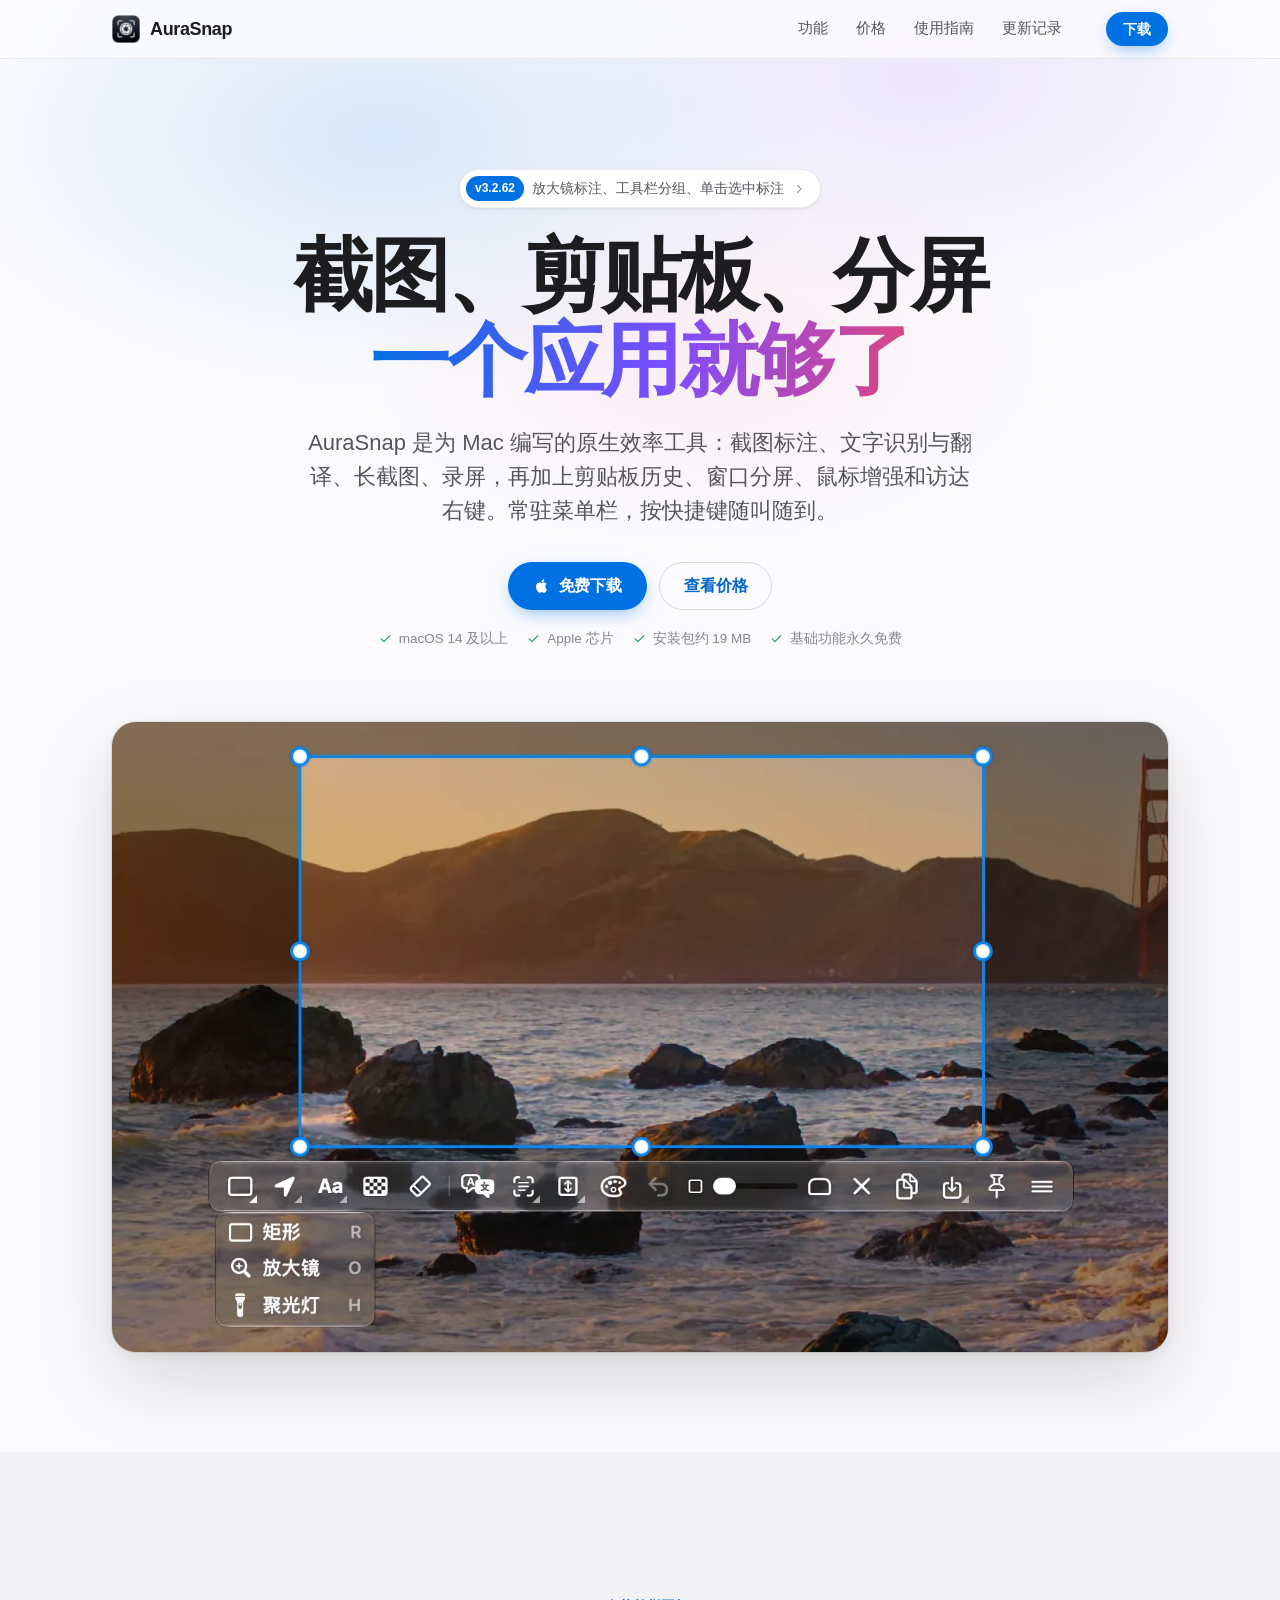
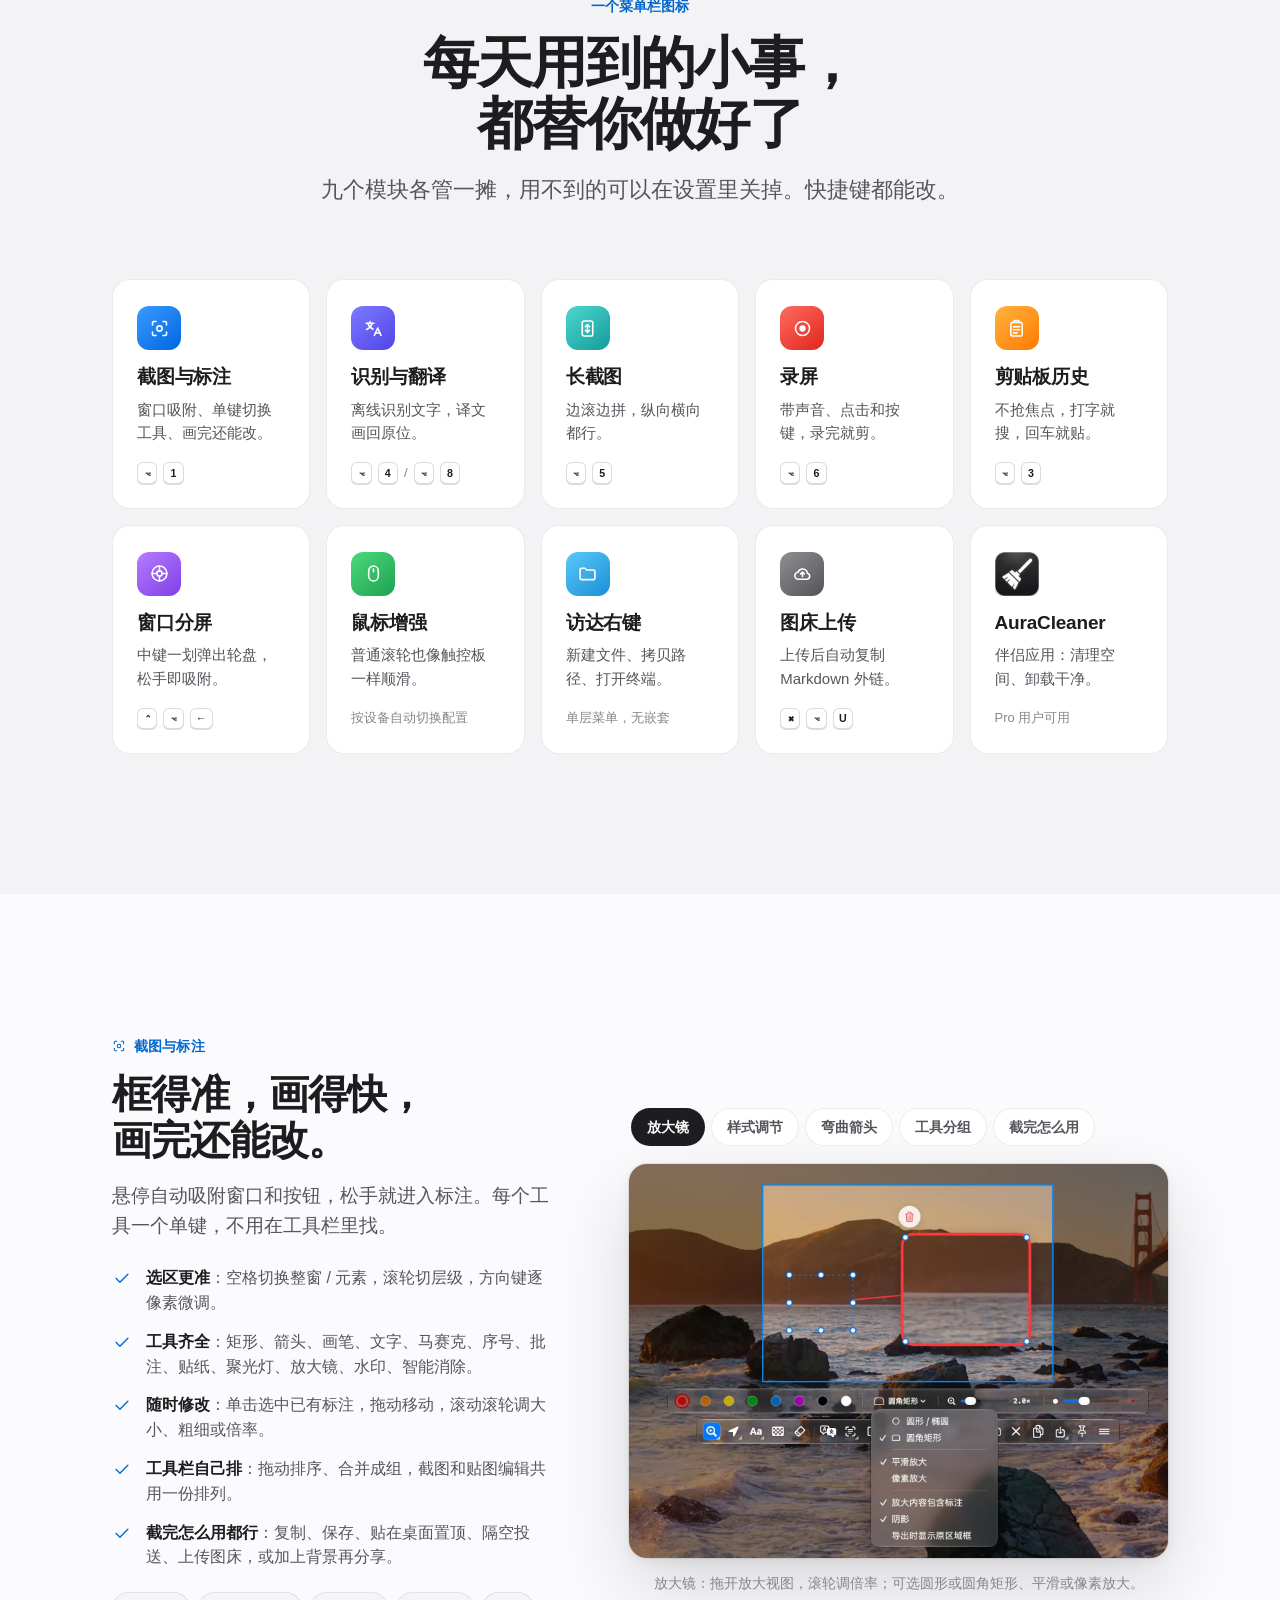
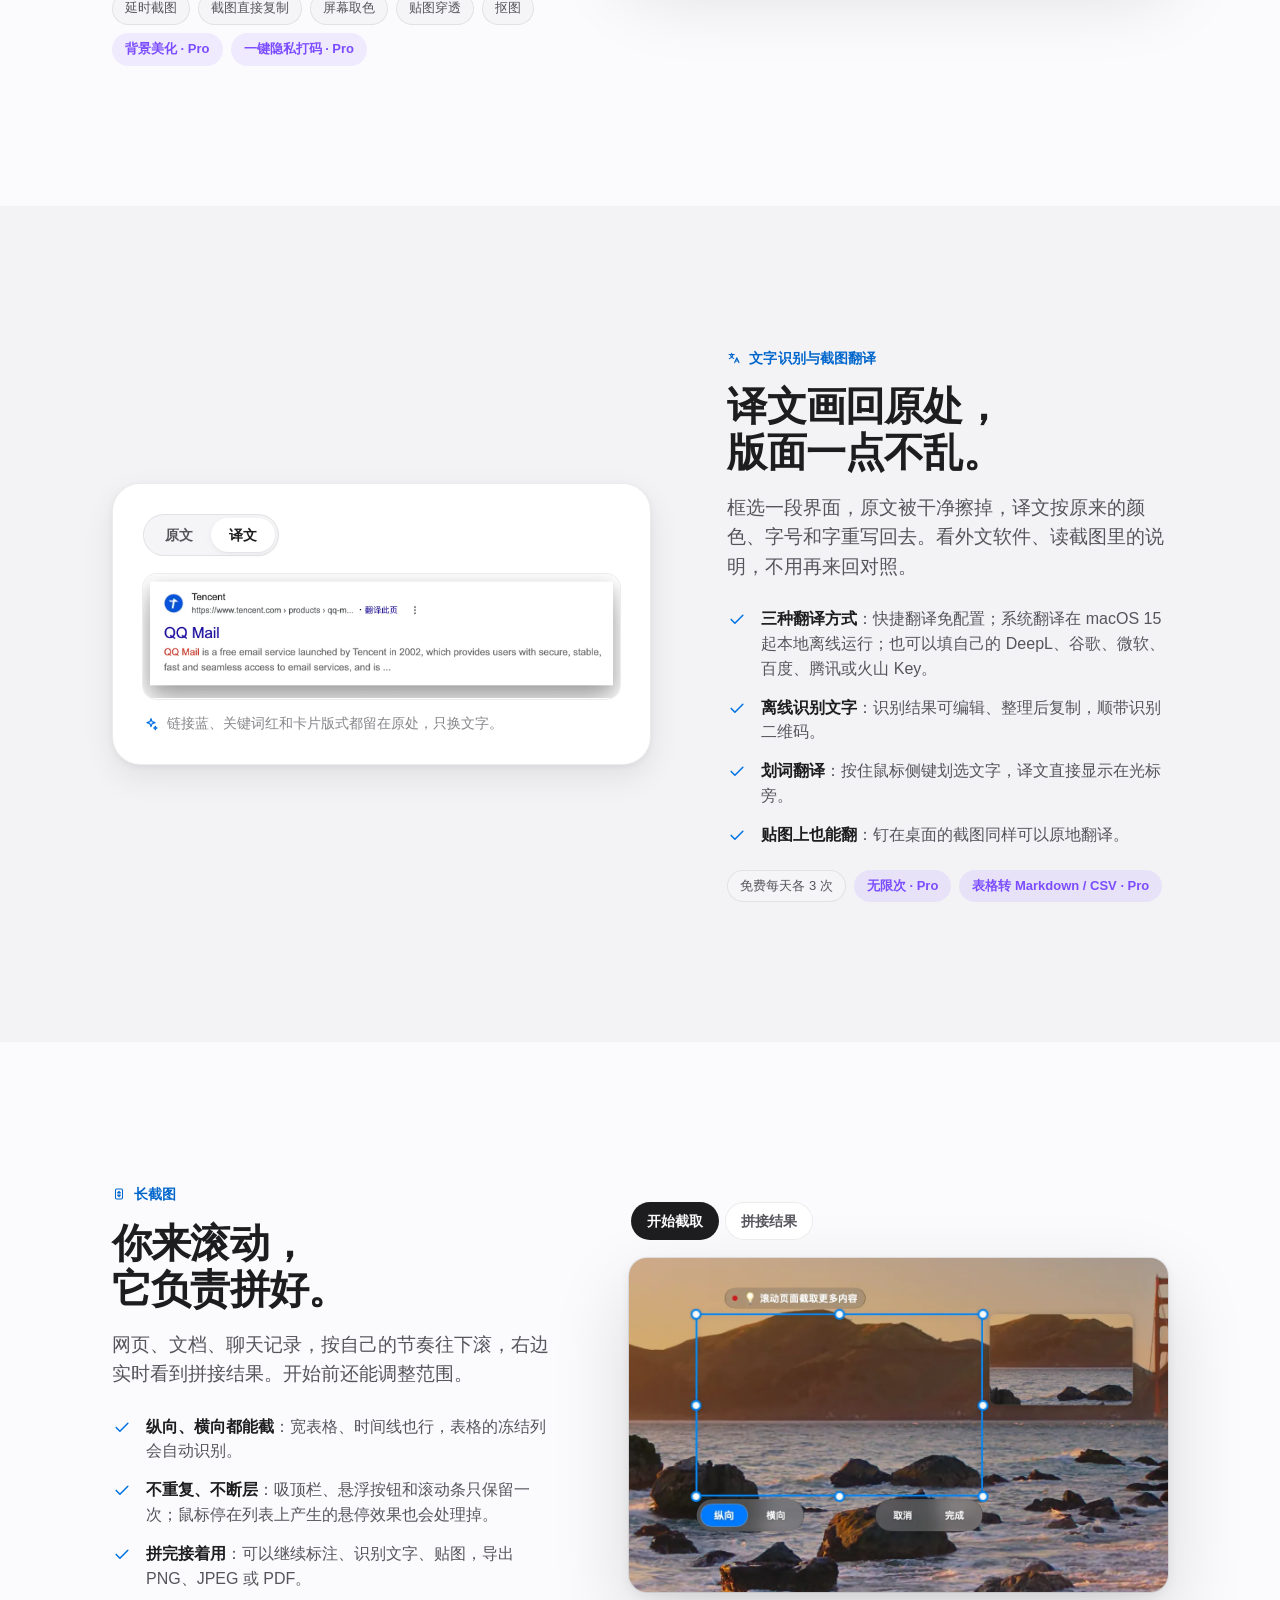
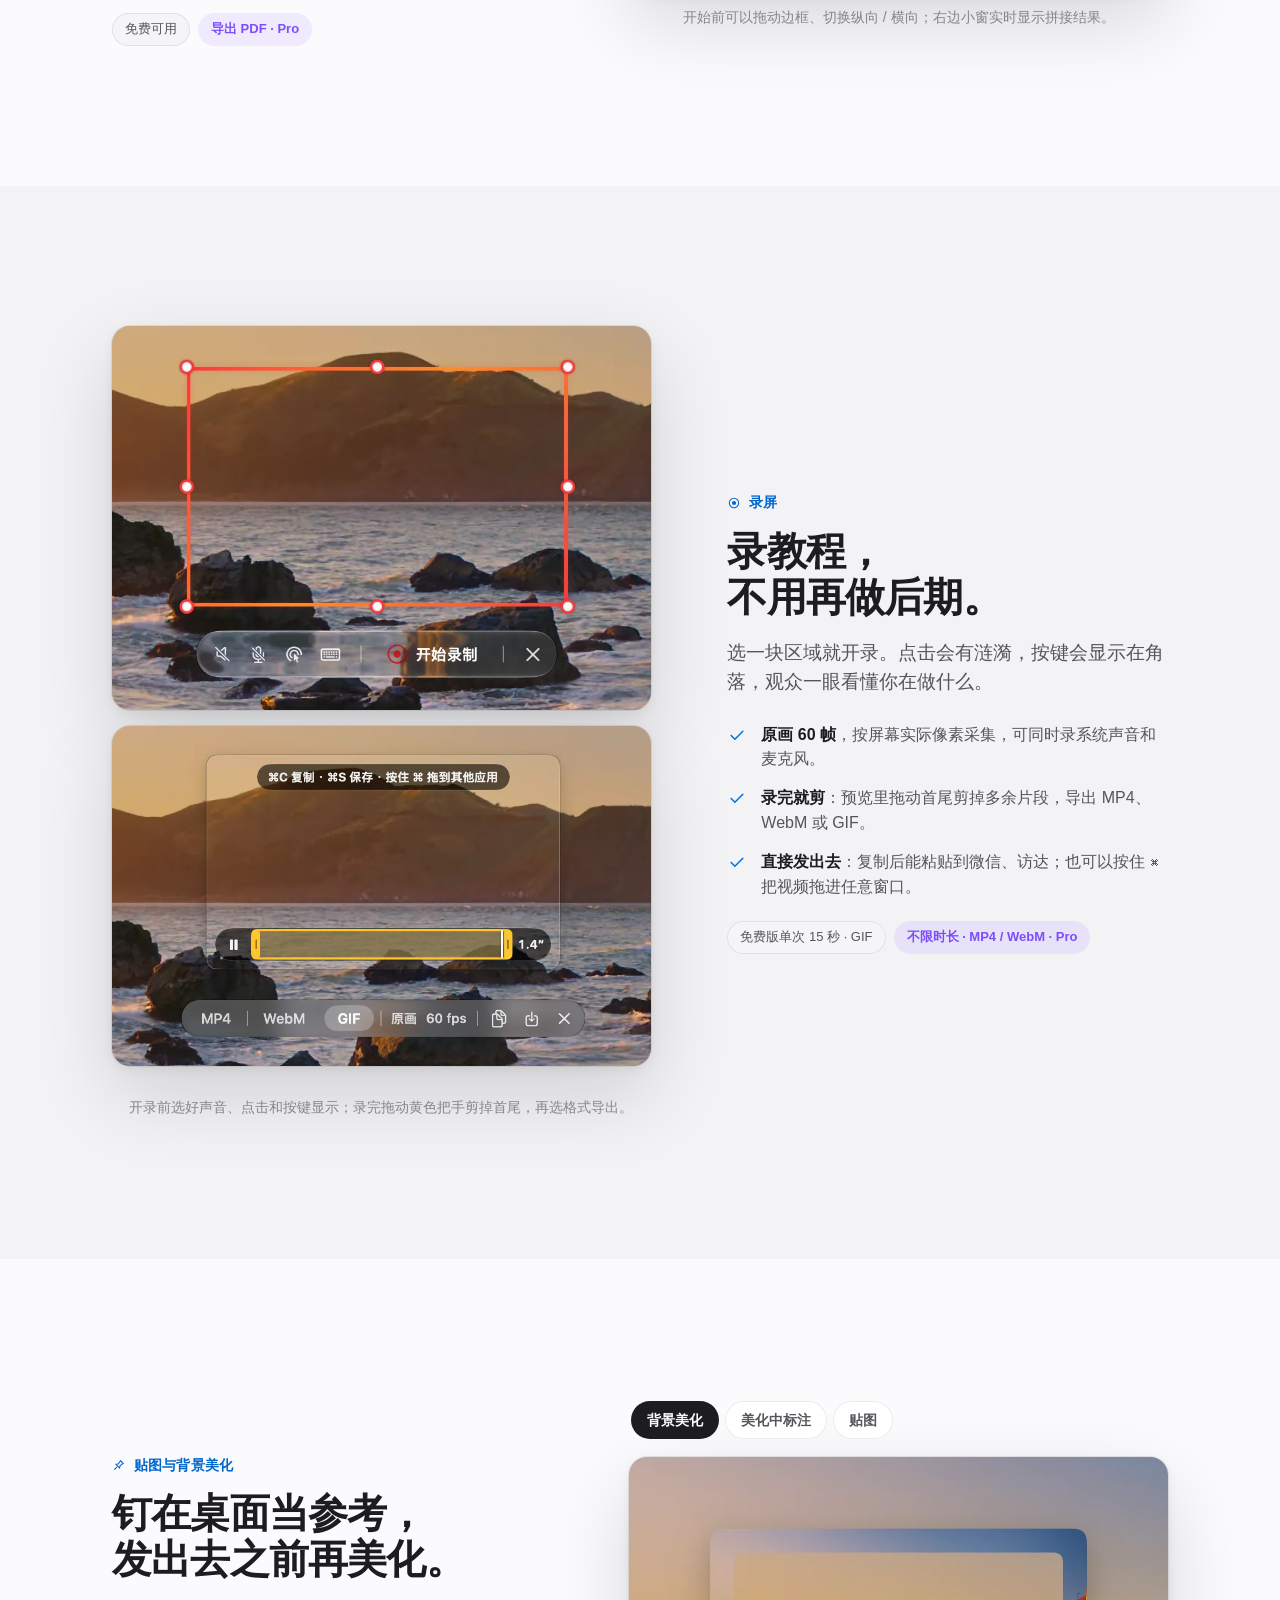
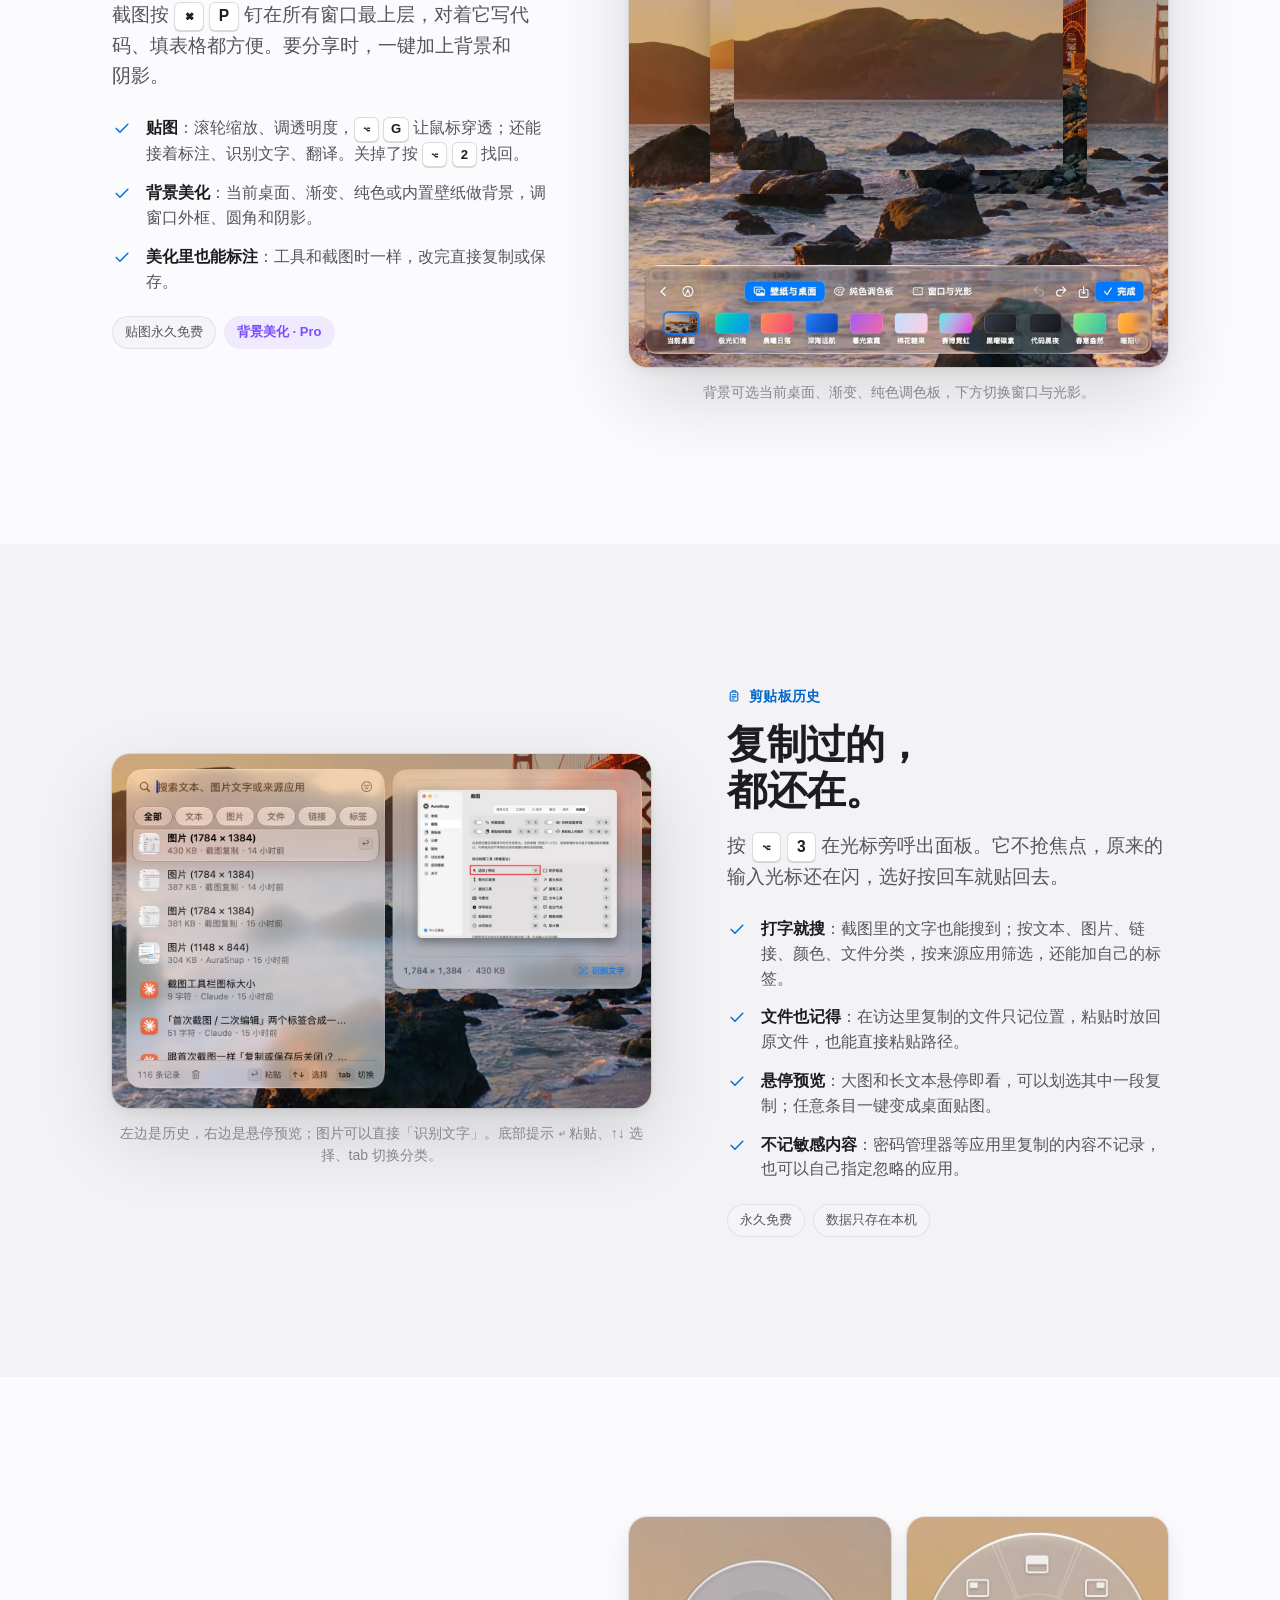
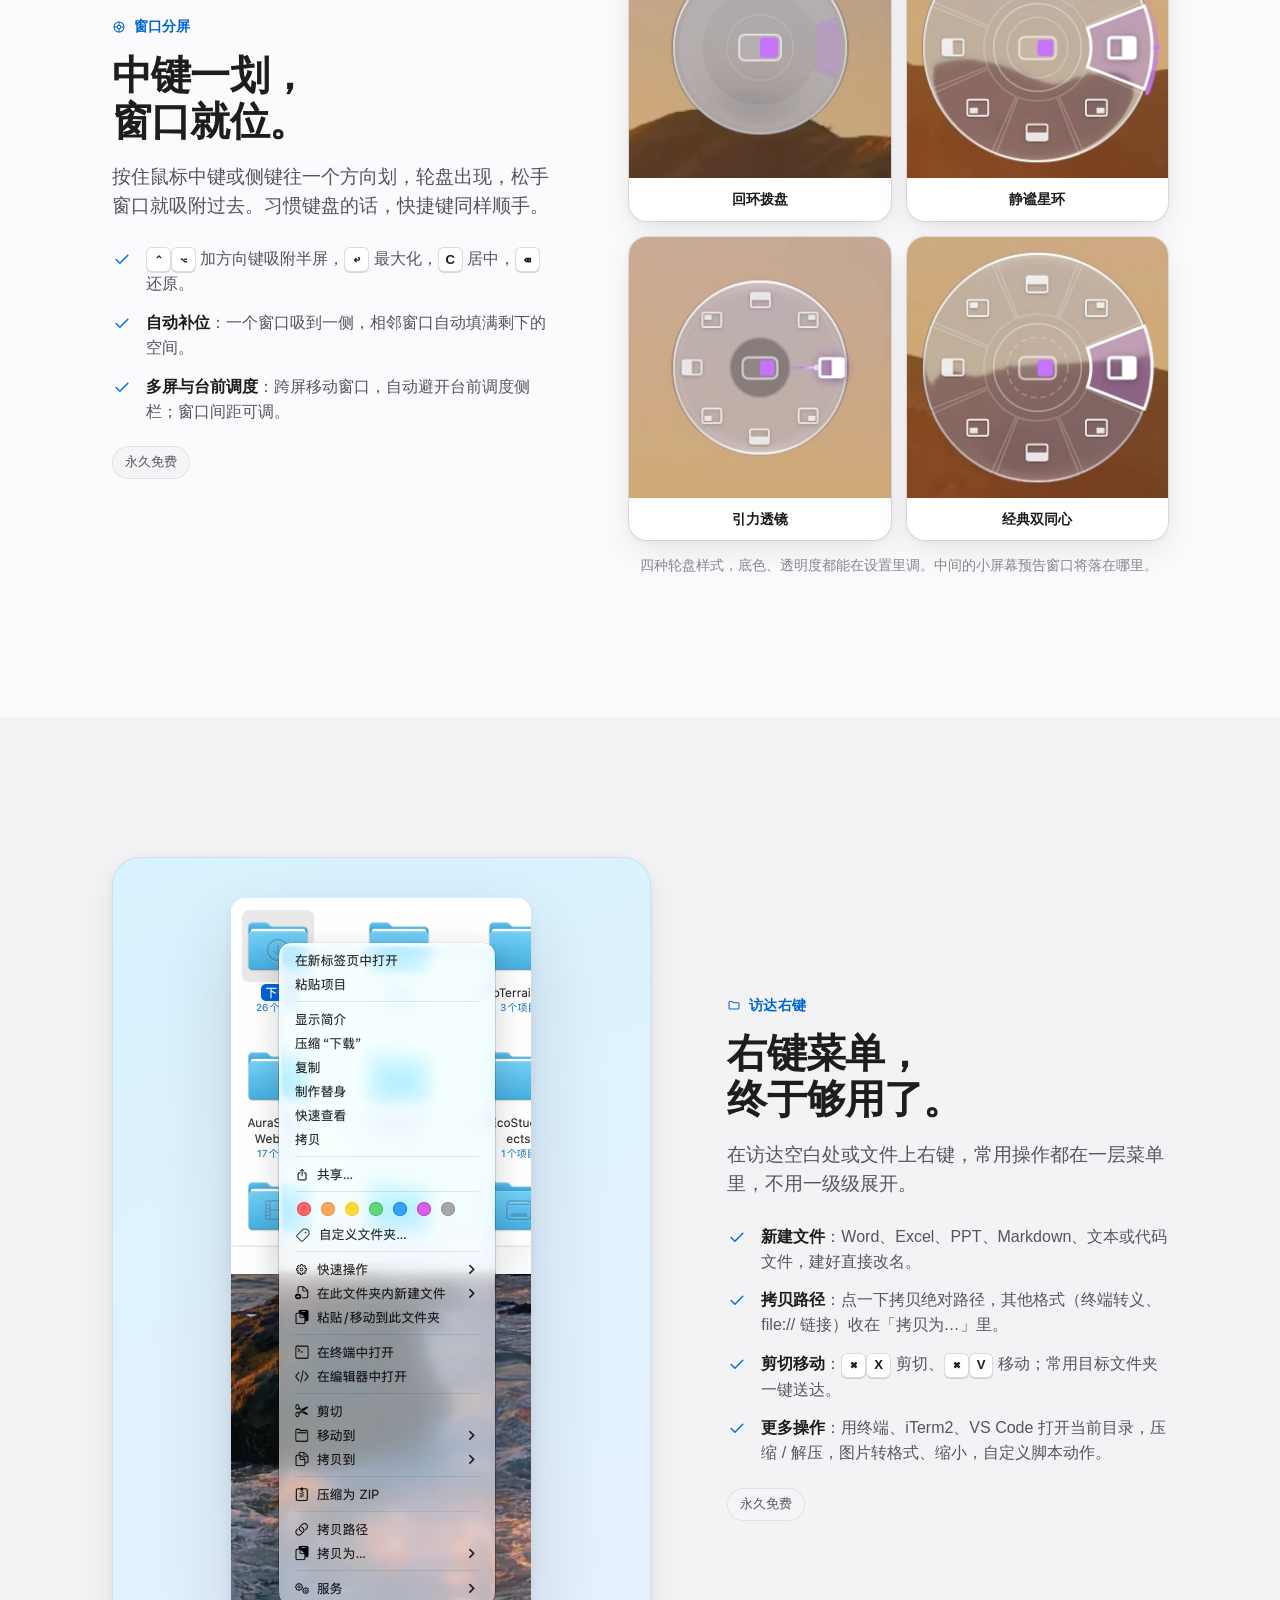
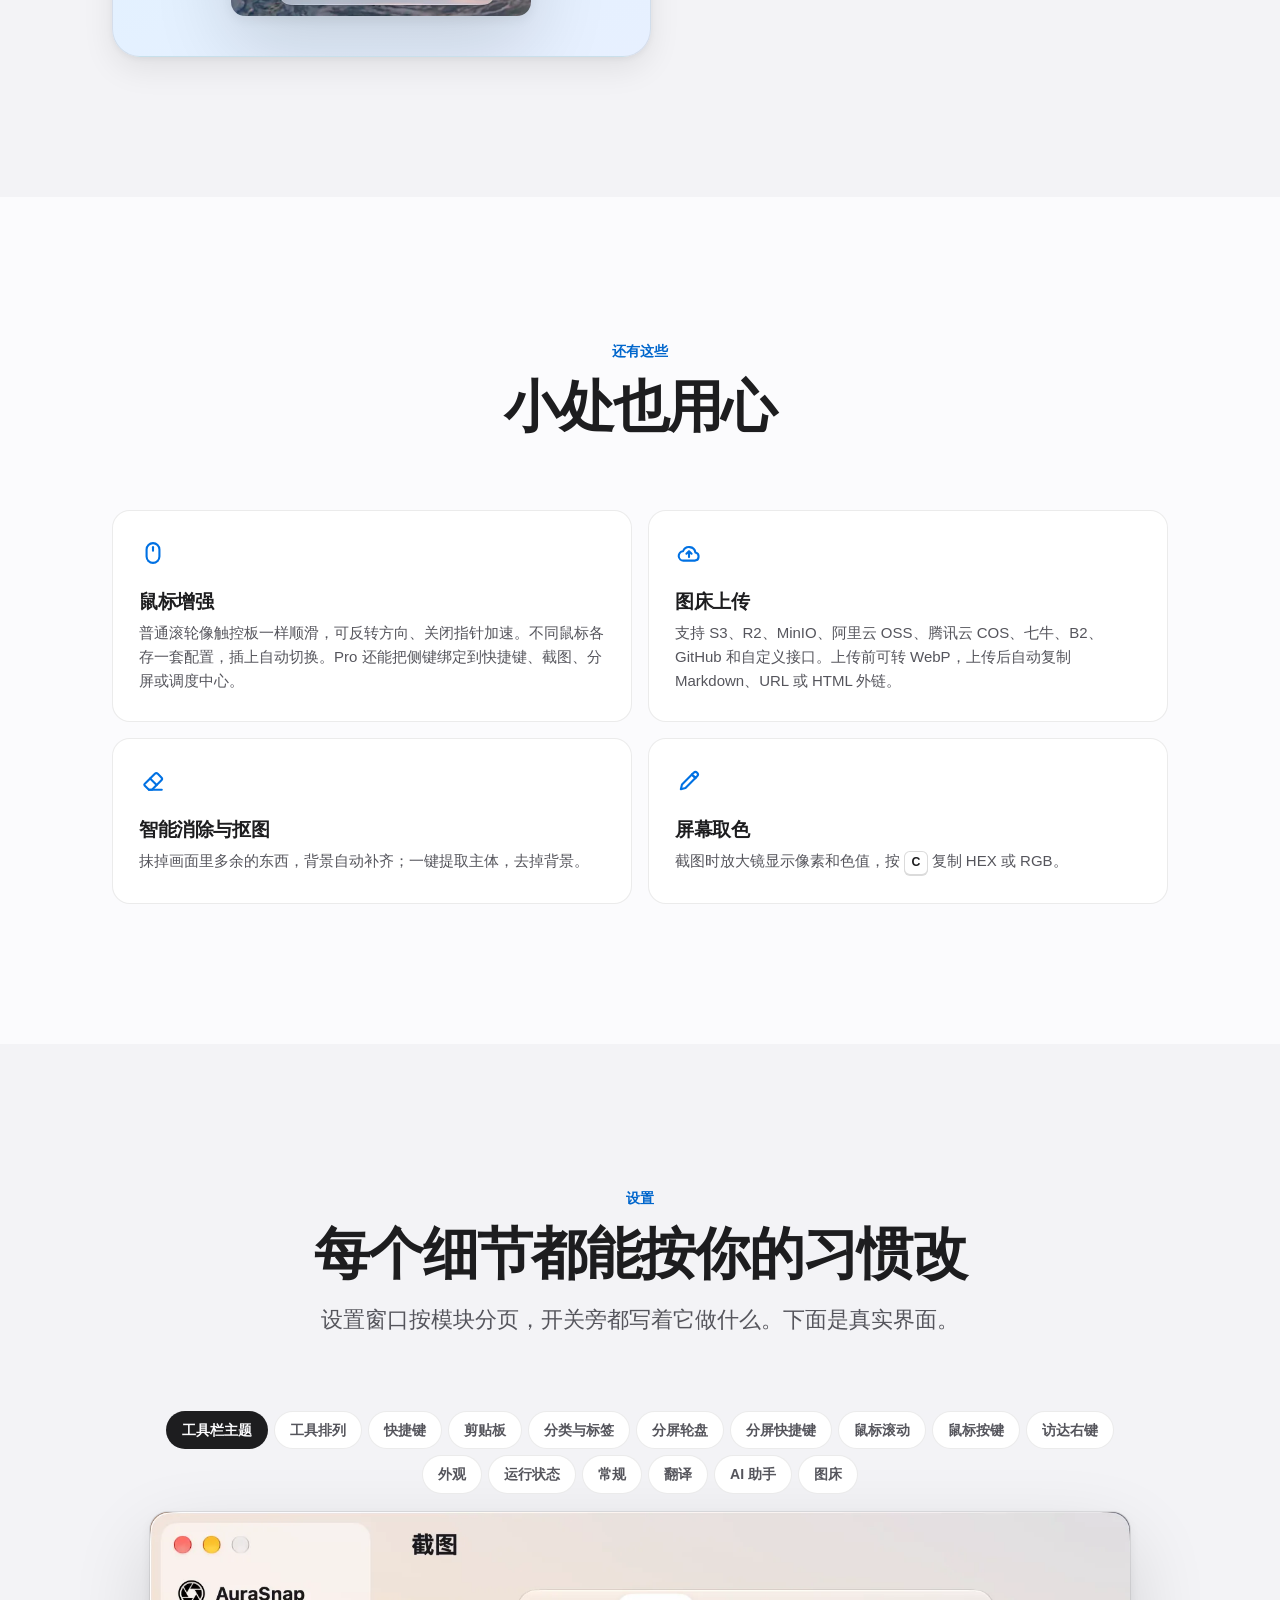
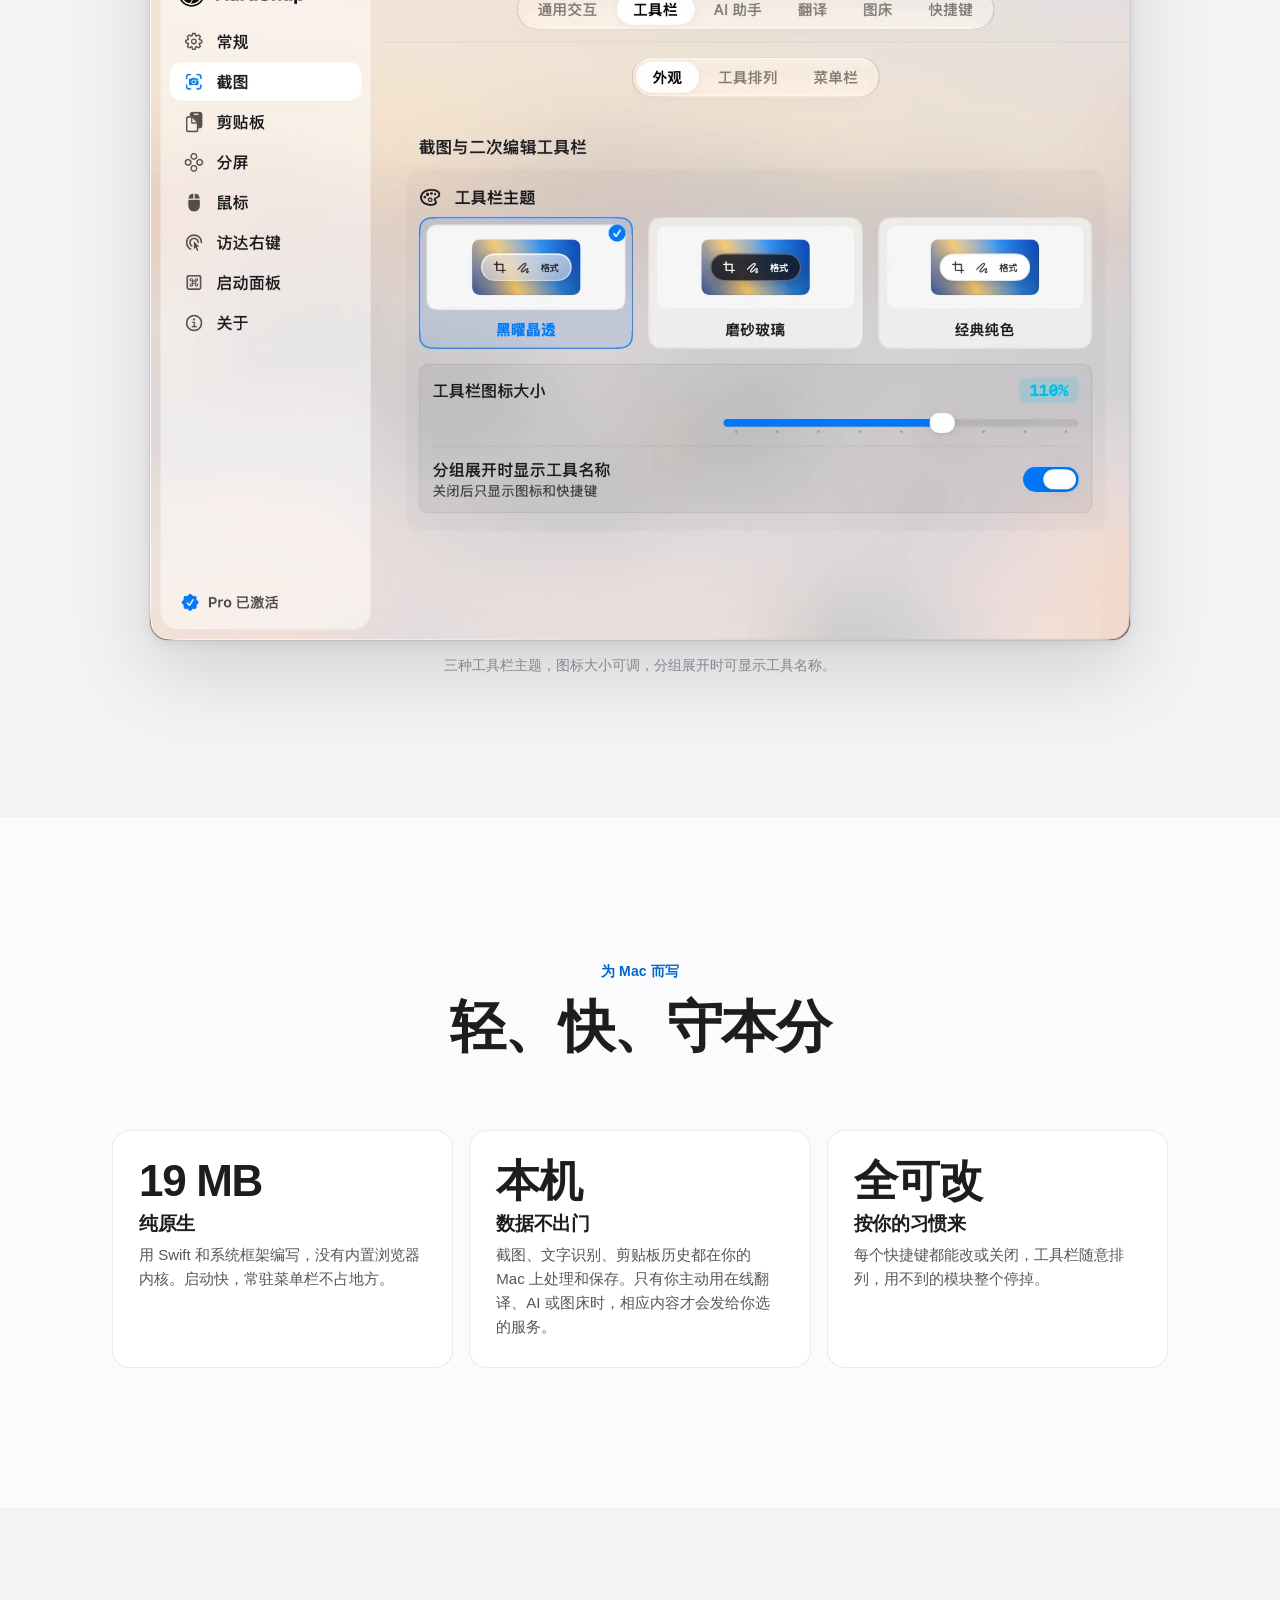
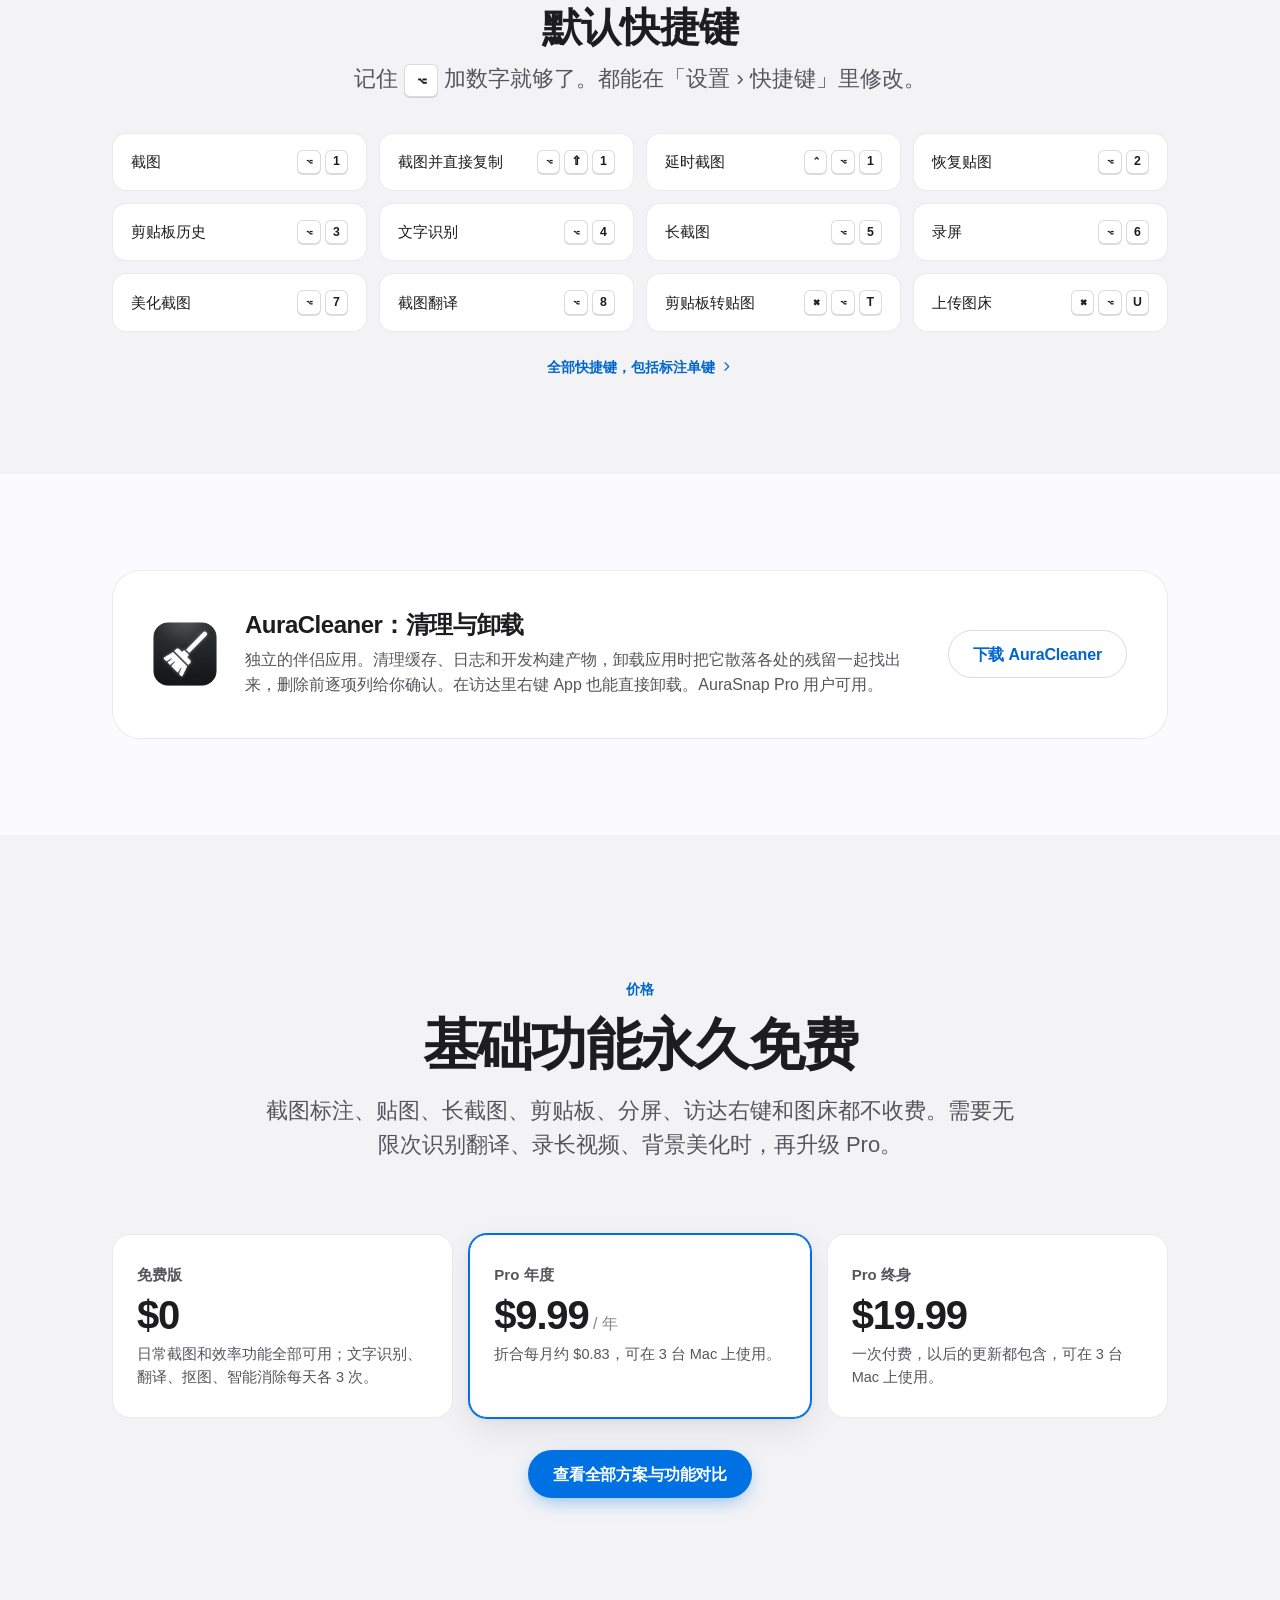
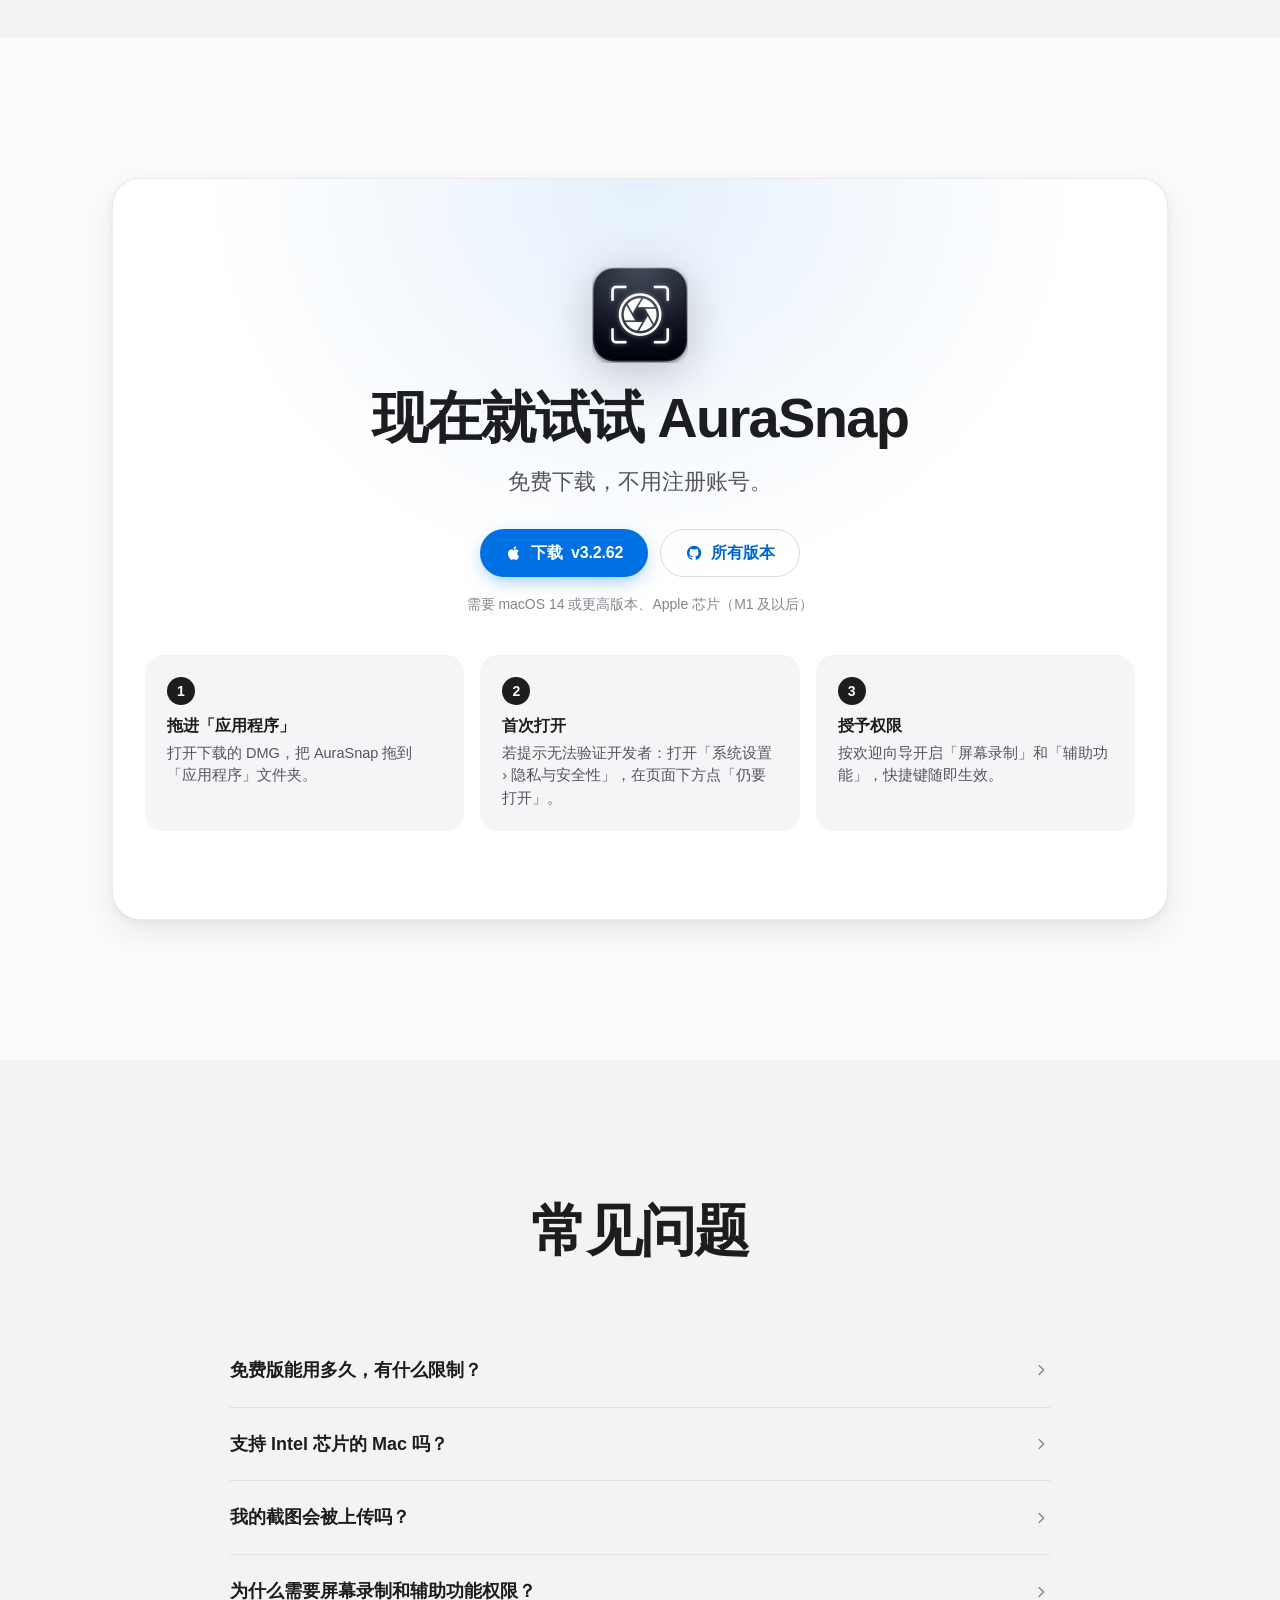
==== commit 9a5a5bda: "fix(website): 截图说明移到图片下方，贴图换成真实贴图截图，补 AuraCleaner 图标 - 说明文字原来压在截图底部，挡住工具栏等内容；改为放在图片下方 - 「贴图」标签原先误用了长" ====
--- a/index.html
+++ b/index.html
@@ -146,7 +146,7 @@
         <a class="mod reveal" href="#more"><span class="mod-ico c-green"><svg class="i"><use href="/assets/icons.svg#mouse"/></svg></span><h3>鼠标增强</h3><p>普通滚轮也像触控板一样顺滑。</p><span class="mod-key">按设备自动切换配置</span></a>
         <a class="mod reveal" href="#finder"><span class="mod-ico c-cyan"><svg class="i"><use href="/assets/icons.svg#finder"/></svg></span><h3>访达右键</h3><p>新建文件、拷贝路径、打开终端。</p><span class="mod-key">单层菜单，无嵌套</span></a>
         <a class="mod reveal" href="#more"><span class="mod-ico c-gray"><svg class="i"><use href="/assets/icons.svg#cloud"/></svg></span><h3>图床上传</h3><p>上传后自动复制 Markdown 外链。</p><span class="mod-key"><kbd>⌘</kbd><kbd>⌥</kbd><kbd>U</kbd></span></a>
-        <a class="mod reveal" href="#cleaner"><span class="mod-ico c-pink"><svg class="i"><use href="/assets/icons.svg#broom"/></svg></span><h3>AuraCleaner</h3><p>伴侣应用：清理空间、卸载干净。</p><span class="mod-key">Pro 用户可用</span></a>
+        <a class="mod reveal" href="#cleaner"><img class="mod-ico app-ico" src="/assets/auracleaner-icon-64.png" alt="" width="44" height="44"><h3>AuraCleaner</h3><p>伴侣应用：清理空间、卸载干净。</p><span class="mod-key">Pro 用户可用</span></a>
       </div>
     </div>
   </section>
@@ -218,8 +218,10 @@
         <div class="chips"><span class="chip">免费可用</span><span class="chip chip-pro">导出 PDF · Pro</span></div>
       </div>
       <div class="reveal">
-        <figure class="shot"><img src="/assets/shots/longshot.webp" alt="长截图：开始滚动前的选区，左下角切换纵向 / 横向，右侧为实时预览" width="1206" height="748" loading="lazy" decoding="async"></figure>
-        <p class="shot-cap">开始前可以拖动边框、切换纵向 / 横向；右边小窗实时显示拼接结果。</p>
+<div class="shot-tabs" data-tabs>
+        <div class="tab-row" role="tablist"><button type="button" role="tab" aria-selected="true" data-tab="0">开始截取</button><button type="button" role="tab" aria-selected="false" data-tab="1">拼接结果</button></div>
+        <figure class="shot" data-panel="0"><img src="/assets/shots/longshot.webp" alt="长截图：开始滚动前的选区，左下角切换纵向 / 横向，右侧为实时预览" width="1206" height="748" loading="lazy" decoding="async"><figcaption>开始前可以拖动边框、切换纵向 / 横向；右边小窗实时显示拼接结果。</figcaption></figure><figure class="shot" data-panel="1" hidden><img src="/assets/shots/longshot-result.webp" alt="长截图拼接完成后的预览窗口，左上角显示尺寸，可滚动查看，底部有复制、保存、贴图与关闭按钮" width="842" height="890" loading="lazy" decoding="async"><figcaption>拼好后在预览窗口里滚动查看，左上角是尺寸，底部可以复制、保存或钉到桌面。</figcaption></figure>
+      </div>
       </div>
     </div>
   </section>
@@ -262,7 +264,7 @@
       </div>
       <div class="shot-tabs reveal" data-tabs>
         <div class="tab-row" role="tablist"><button type="button" role="tab" aria-selected="true" data-tab="0">背景美化</button><button type="button" role="tab" aria-selected="false" data-tab="1">美化中标注</button><button type="button" role="tab" aria-selected="false" data-tab="2">贴图</button></div>
-        <figure class="shot" data-panel="0"><img src="/assets/shots/beautify.webp" alt="背景美化：截图放在当前桌面背景上，下方选择壁纸与渐变" width="1448" height="1372" loading="lazy" decoding="async"><figcaption>背景可选当前桌面、渐变、纯色调色板，下方切换窗口与光影。</figcaption></figure><figure class="shot" data-panel="1" hidden><img src="/assets/shots/beautify-annotate.webp" alt="背景美化界面中切换到标注工具条" width="1448" height="1372" loading="lazy" decoding="async"><figcaption>美化时点左下角画笔，就能在成品上继续标注。</figcaption></figure><figure class="shot" data-panel="2" hidden><img src="/assets/shots/pin.webp" alt="桌面上的贴图窗口，左上角显示尺寸，底部有复制、保存、固定与关闭按钮" width="842" height="890" loading="lazy" decoding="async"><figcaption>贴图左上角显示尺寸，底部可以复制、保存或关闭。</figcaption></figure>
+        <figure class="shot" data-panel="0"><img src="/assets/shots/beautify.webp" alt="背景美化：截图放在当前桌面背景上，下方选择壁纸与渐变" width="1448" height="1372" loading="lazy" decoding="async"><figcaption>背景可选当前桌面、渐变、纯色调色板，下方切换窗口与光影。</figcaption></figure><figure class="shot" data-panel="1" hidden><img src="/assets/shots/beautify-annotate.webp" alt="背景美化界面中切换到标注工具条" width="1448" height="1372" loading="lazy" decoding="async"><figcaption>美化时点左下角画笔，就能在成品上继续标注。</figcaption></figure><figure class="shot" data-panel="2" hidden><img src="/assets/shots/pin.webp" alt="贴图：截图钉在桌面最上层，带系统阴影" width="1165" height="884" loading="lazy" decoding="async"><figcaption>贴图钉在所有窗口最上层：滚轮缩放，可调透明度、让鼠标穿透，还能二次编辑。</figcaption></figure>
       </div>
     </div>
   </section>
@@ -411,7 +413,7 @@
   <section class="section section-tight" id="cleaner">
     <div class="wrap">
       <div class="cleaner reveal">
-        <span class="mod-ico c-pink"><svg class="i"><use href="/assets/icons.svg#broom"/></svg></span>
+        <img class="mod-ico app-ico" src="/assets/auracleaner-icon.png" alt="AuraCleaner 图标" width="64" height="64">
         <div>
           <h3>AuraCleaner：清理与卸载</h3>
           <p>独立的伴侣应用。清理缓存、日志和开发构建产物，卸载应用时把它散落各处的残留一起找出来，删除前逐项列给你确认。在访达里右键 App 也能直接卸载。AuraSnap Pro 用户可用。</p>
--- a/assets/site.css
+++ b/assets/site.css
@@ -211,11 +211,11 @@
 .hero-meta .i { width: 15px; height: 15px; color: var(--ok); }
 
 /* ---------- 真实截图 ---------- */
-.shot { margin: 0; position: relative; border-radius: var(--radius); overflow: hidden; background: var(--surface-2); box-shadow: var(--shadow-lg), 0 0 0 1px var(--line); }
-.shot img { width: 100%; height: auto; }
-.shot figcaption { position: absolute; left: 0; right: 0; bottom: 0; padding: 28px 18px 14px; font-size: 14px; line-height: 1.5; color: #fff; background: linear-gradient(transparent, rgba(0, 0, 0, 0.62)); }
+.shot { margin: 0; }
+.shot img { display: block; width: 100%; height: auto; border-radius: var(--radius); background: var(--surface-2); box-shadow: var(--shadow-lg), 0 0 0 1px var(--line); }
+.shot figcaption { margin-top: 14px; font-size: 14px; line-height: 1.6; color: var(--text-3); text-align: center; text-wrap: pretty; }
 .hero-shot { margin-top: clamp(40px, 7vw, 72px); }
-.hero-shot .shot { border-radius: clamp(14px, 2.2vw, 24px); }
+.hero-shot .shot img { border-radius: clamp(14px, 2.2vw, 24px); }
 .shot-cap { margin-top: 14px; font-size: 14px; color: var(--text-3); text-align: center; text-wrap: pretty; }
 .stack { display: grid; gap: 16px; }
 .shot-tabs { min-width: 0; }
@@ -229,7 +229,7 @@
 @keyframes shot-in { from { opacity: 0; transform: scale(.985); } to { opacity: 1; transform: none; } }
 .shot-tabs.wide { max-width: 980px; margin: 0 auto; }
 .shot-tabs.wide .tab-row { justify-content: safe center; -webkit-mask-image: none; mask-image: none; flex-wrap: wrap; }
-@media (max-width: 640px) { .shot-tabs.wide .tab-row { flex-wrap: nowrap; justify-content: flex-start; -webkit-mask-image: linear-gradient(90deg, #000 90%, transparent); mask-image: linear-gradient(90deg, #000 90%, transparent); } .shot figcaption { position: static; color: var(--text-2); background: var(--surface); padding: 12px 14px; font-size: 13.5px; } }
+@media (max-width: 640px) { .shot-tabs.wide .tab-row { flex-wrap: nowrap; justify-content: flex-start; -webkit-mask-image: linear-gradient(90deg, #000 90%, transparent); mask-image: linear-gradient(90deg, #000 90%, transparent); } }
 .wheels { display: grid; grid-template-columns: repeat(2, minmax(0, 1fr)); gap: 16px; }
 .wheels figure { margin: 0; border-radius: var(--radius); overflow: hidden; background: var(--surface); box-shadow: var(--shadow-md), 0 0 0 1px var(--line); }
 .wheels img { width: 100%; height: auto; }
@@ -245,6 +245,7 @@
 }
 a.mod:hover { transform: translateY(-3px); box-shadow: var(--shadow-md); border-color: transparent; }
 .mod-ico { width: 44px; height: 44px; border-radius: 12px; display: grid; place-items: center; color: #fff; margin-bottom: 6px; }
+.mod-ico.app-ico { padding: 0; background: none; border-radius: 0; object-fit: contain; }
 .mod-ico .i { width: 24px; height: 24px; stroke-width: 1.9; }
 .mod h3 { font-size: 19px; letter-spacing: -0.01em; }
 .mod p { font-size: 15px; color: var(--text-2); line-height: 1.55; }
@@ -355,7 +356,8 @@
 .prose { font-size: 16.5px; line-height: 1.75; color: var(--text-2); }
 .prose h2 { font-size: clamp(26px, 3vw, 32px); color: var(--text); margin: 0 0 8px; padding-top: 8px; display: flex; align-items: center; gap: 12px; }
 .prose h2 .mod-ico { width: 38px; height: 38px; border-radius: 10px; margin: 0; }
-.prose h2 .mod-ico .i { width: 21px; height: 21px; }
+.prose h2 .mod-ico.app-ico { padding: 0; background: none; border-radius: 0; object-fit: contain; }
+.mod-ico .i { width: 21px; height: 21px; }
 .prose h3 { font-size: 19px; color: var(--text); margin: 32px 0 10px; letter-spacing: -0.01em; }
 .prose p { margin: 0 0 14px; }
 .prose ul, .prose ol { padding-left: 1.3em; margin: 0 0 16px; }
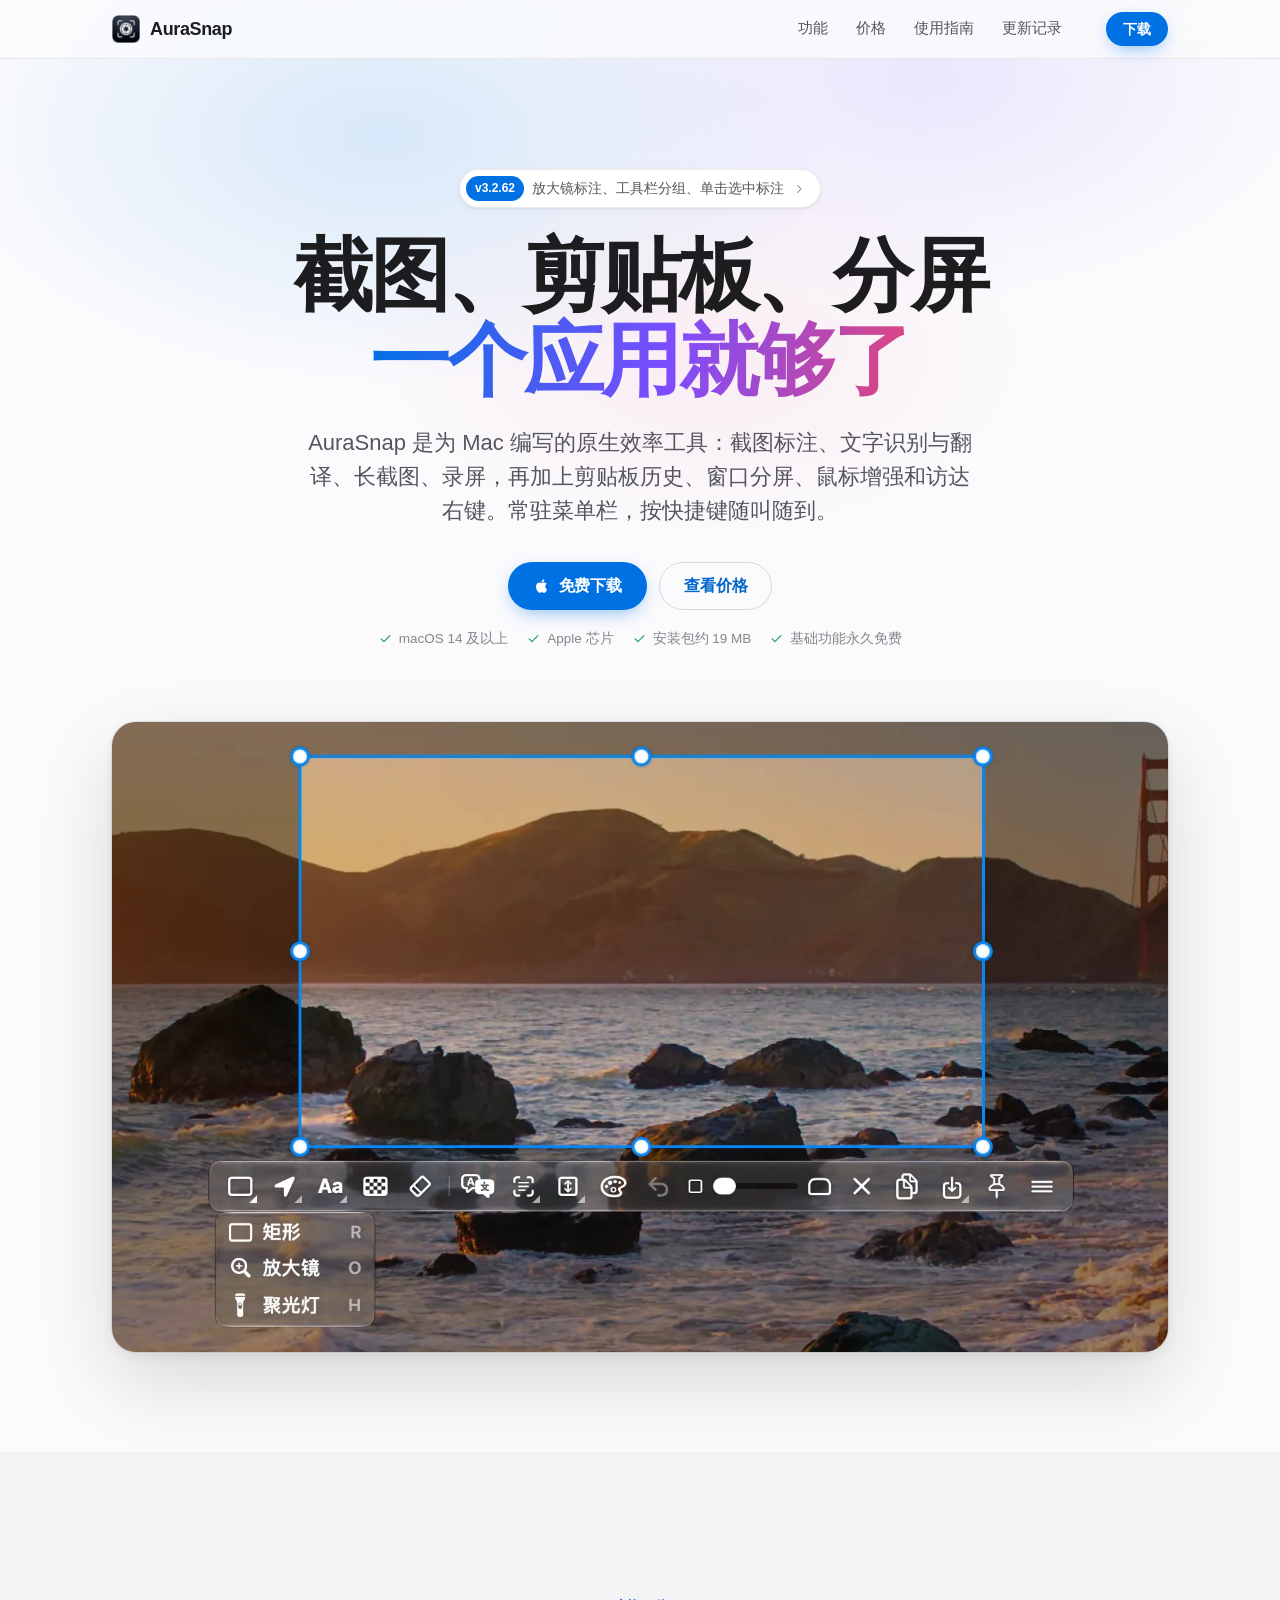
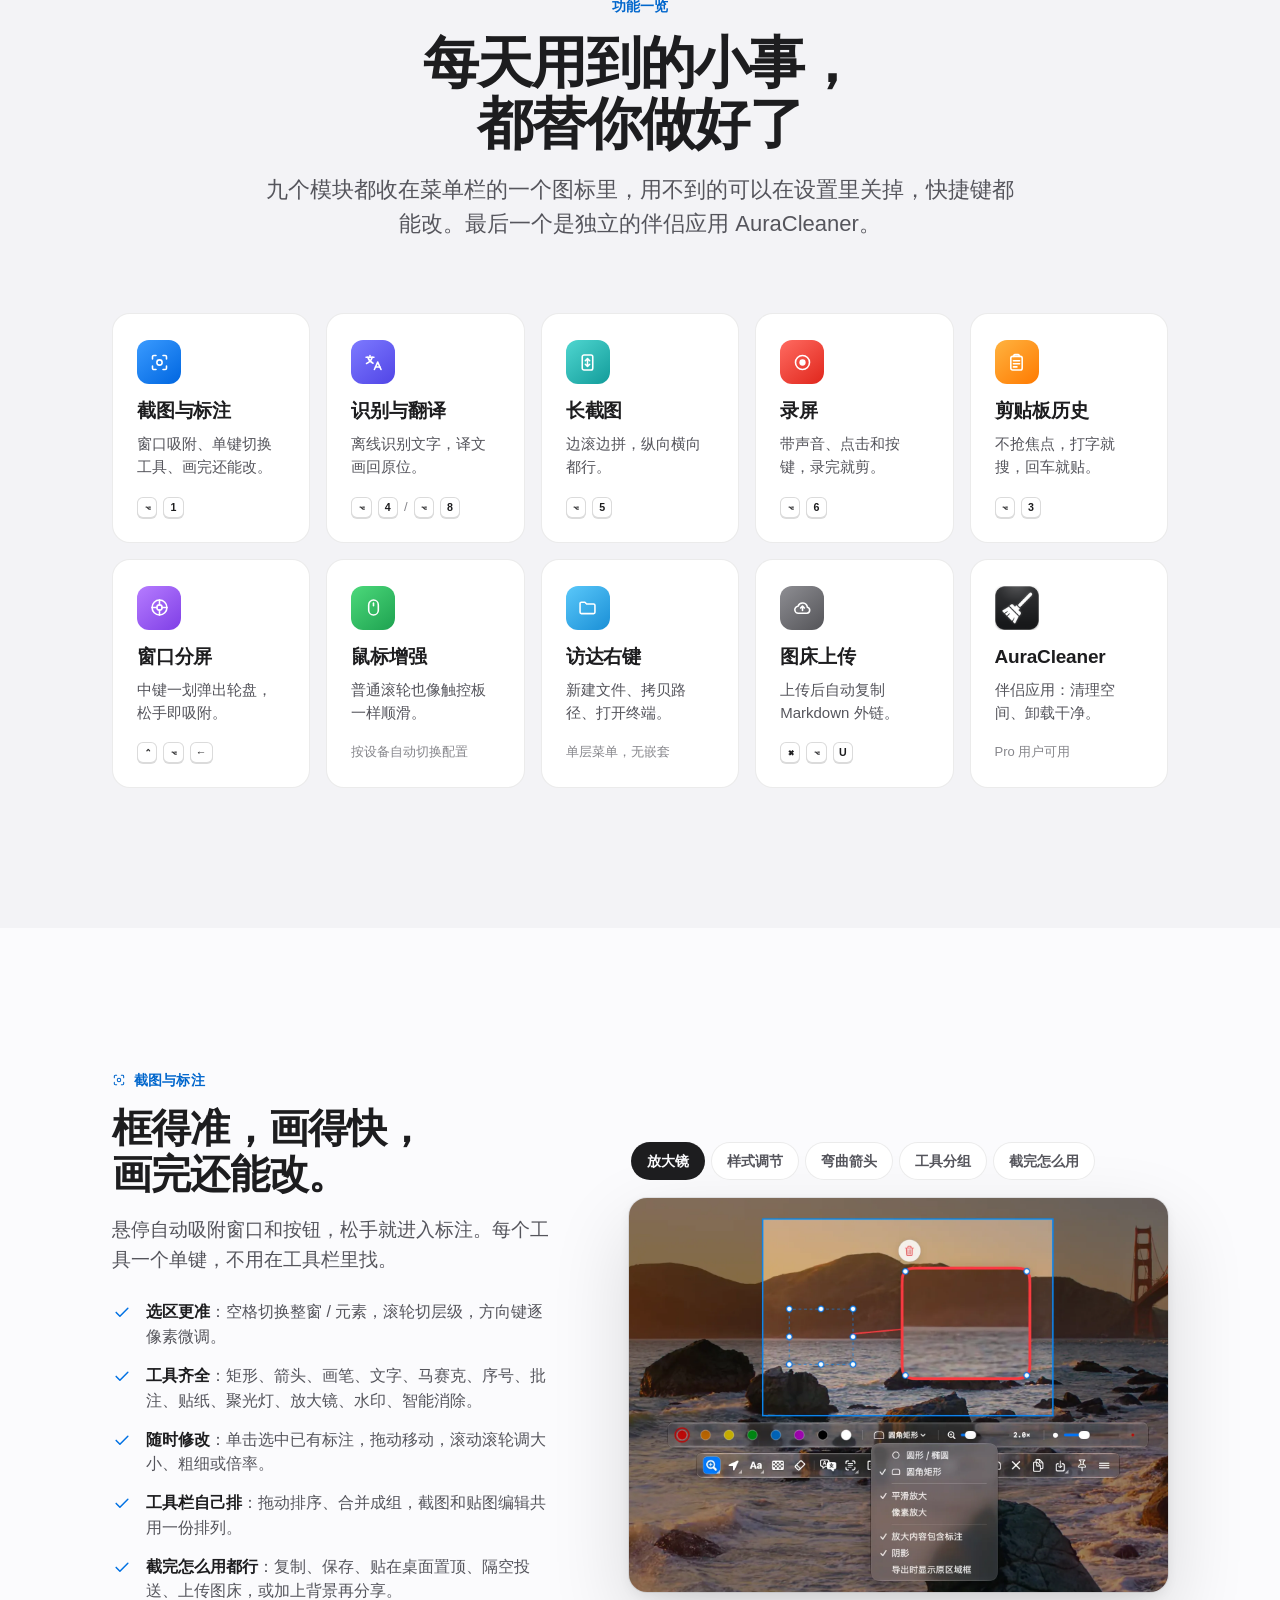
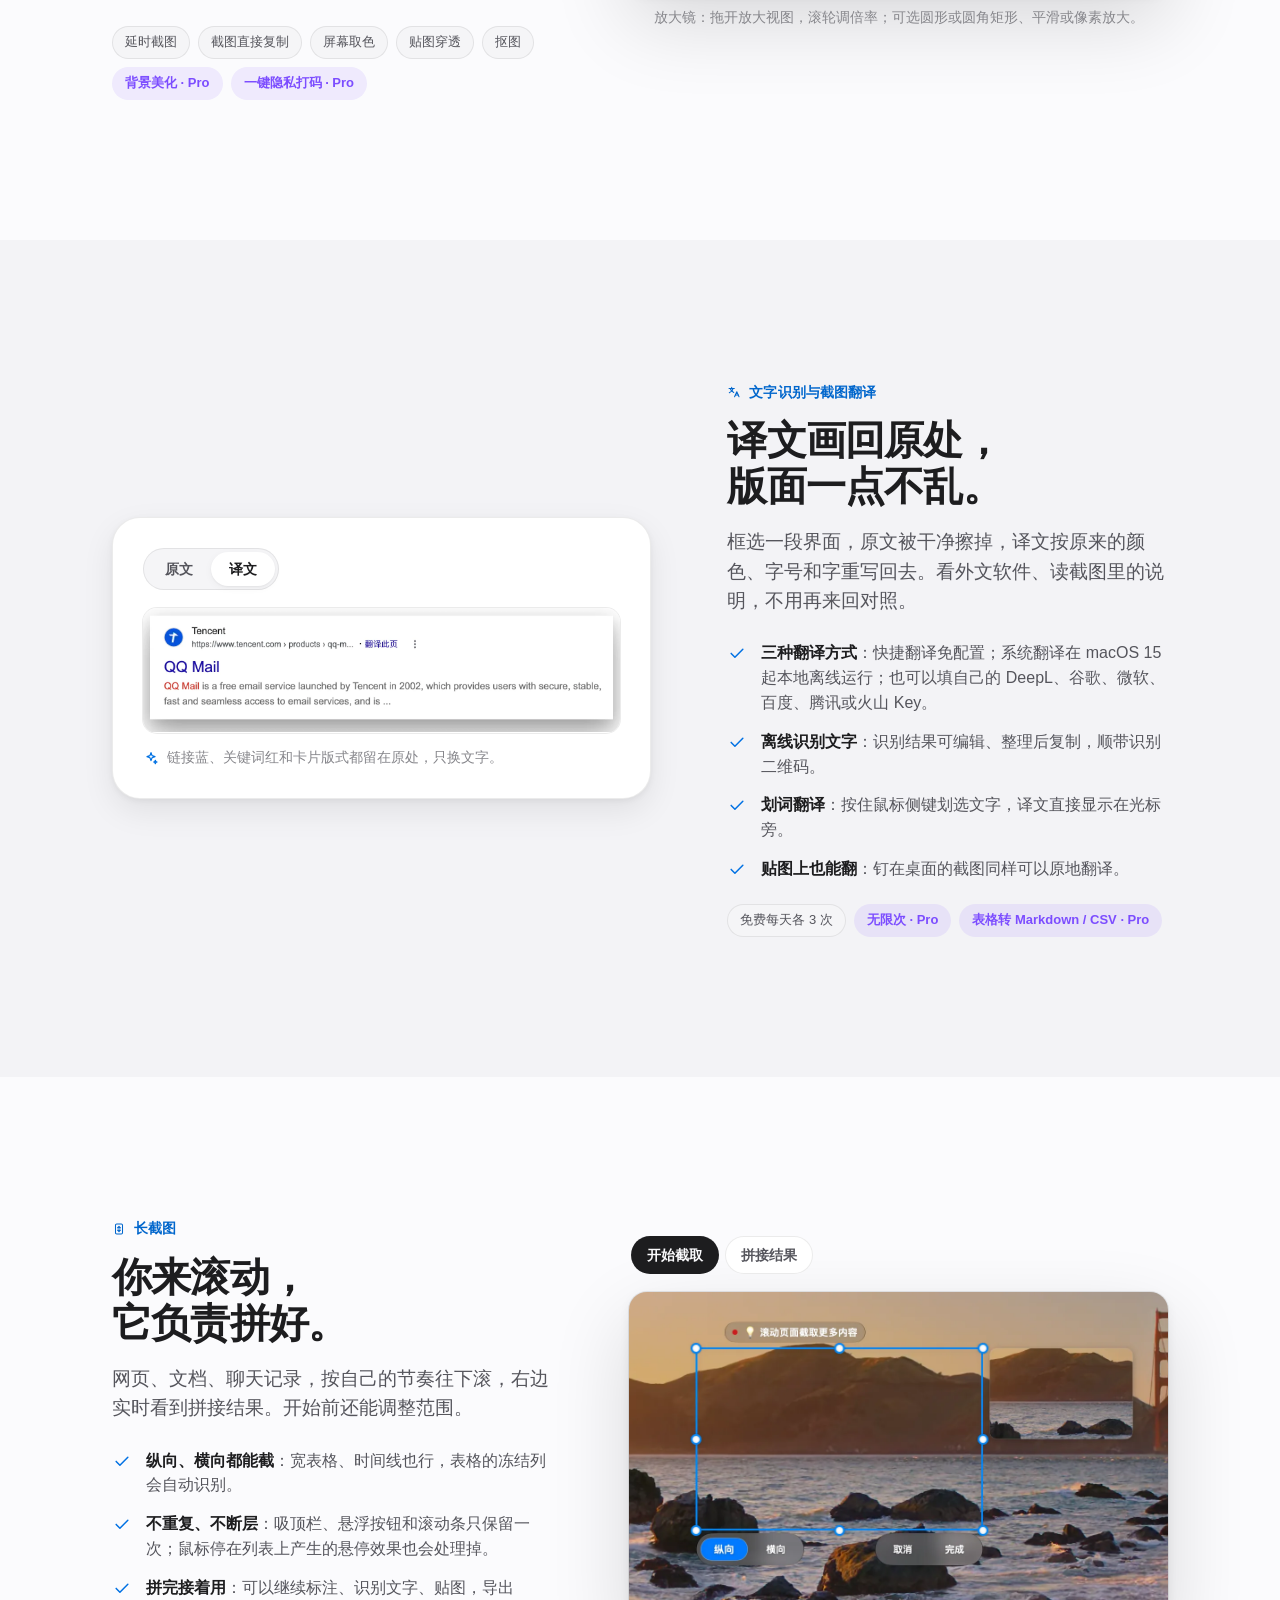
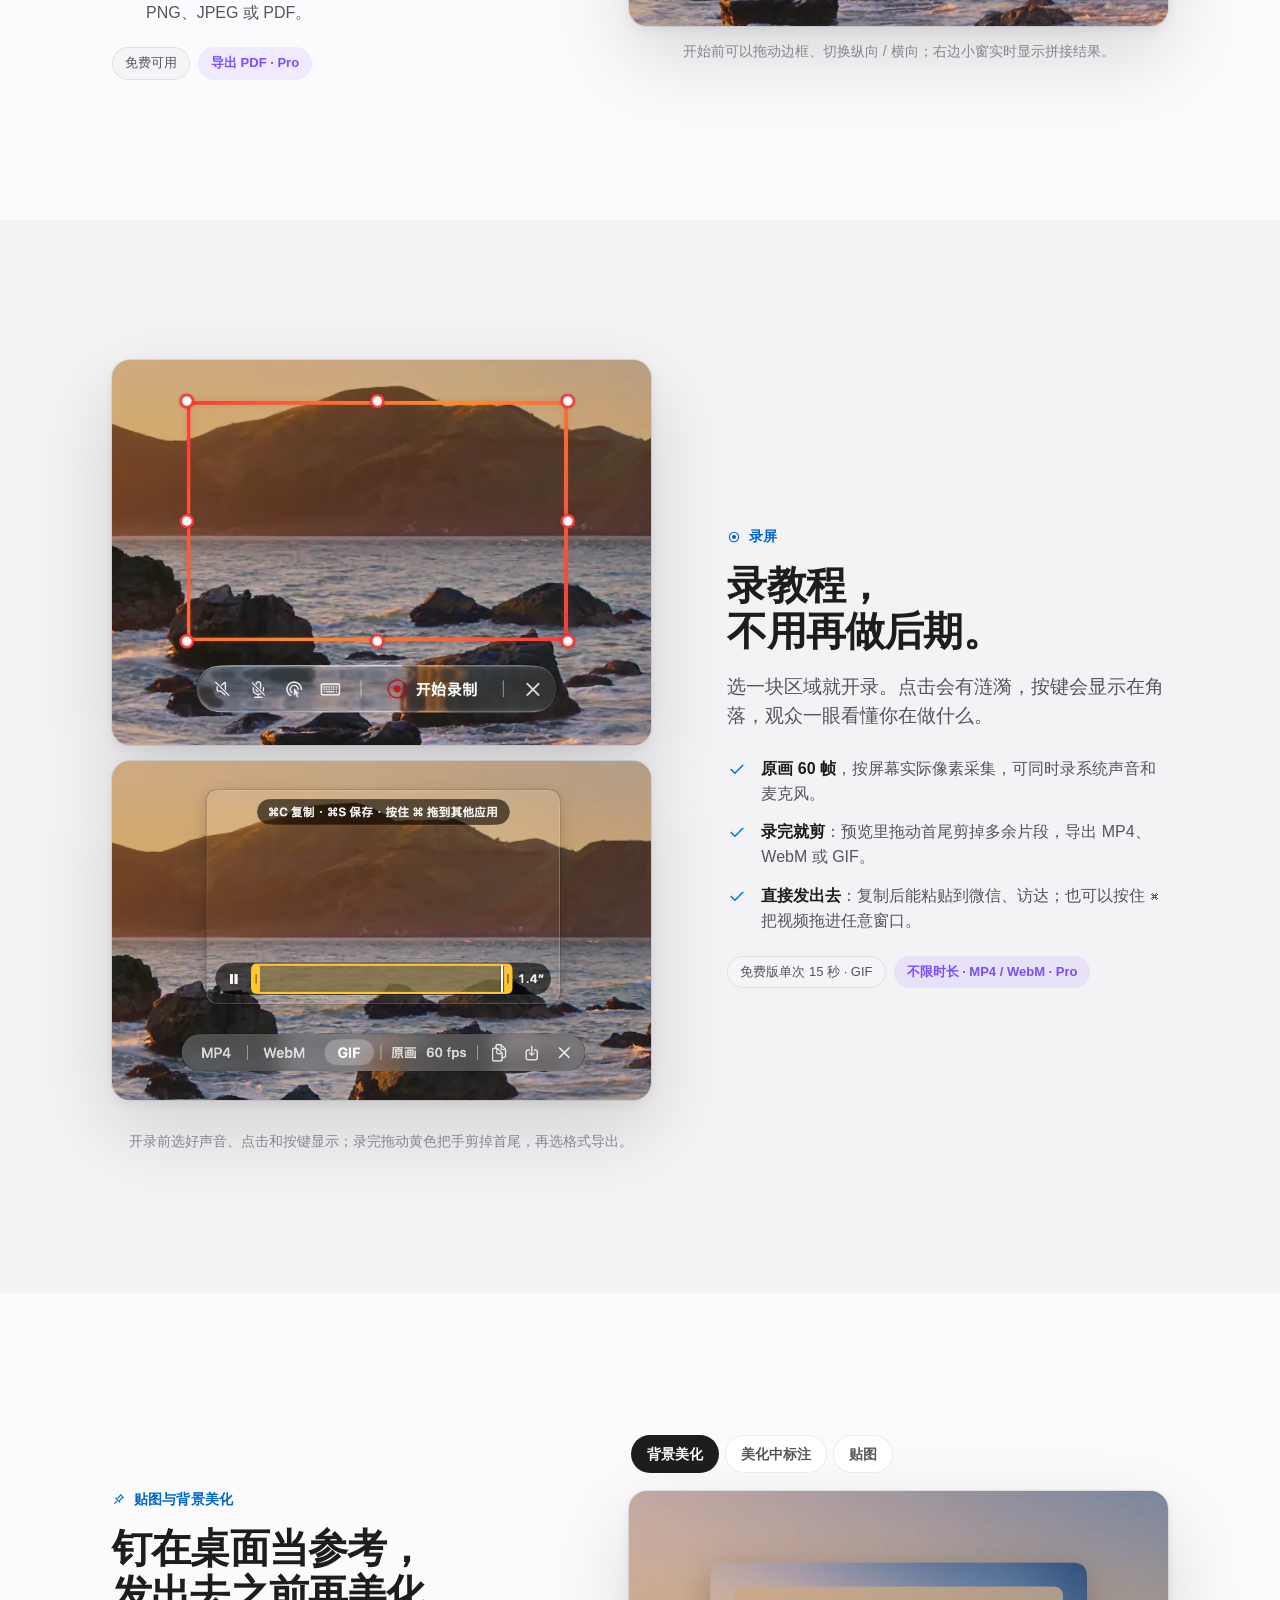
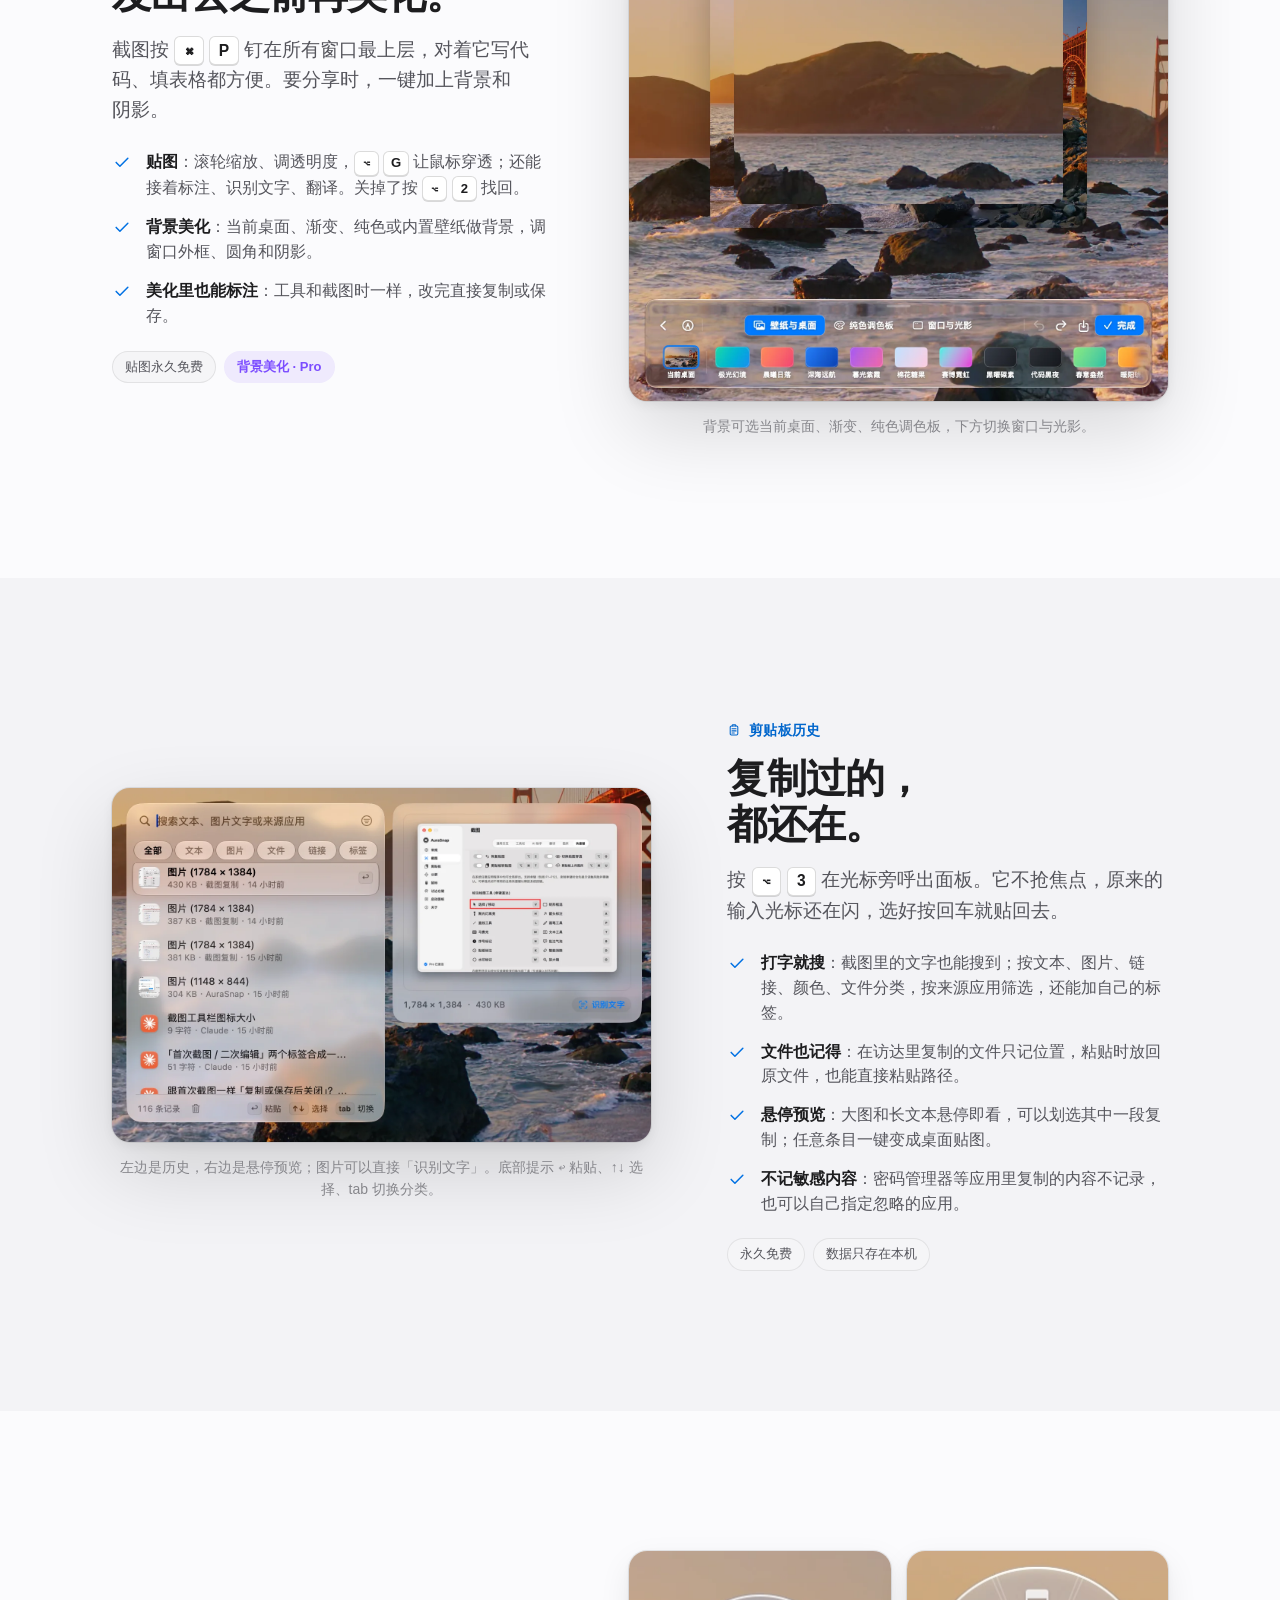
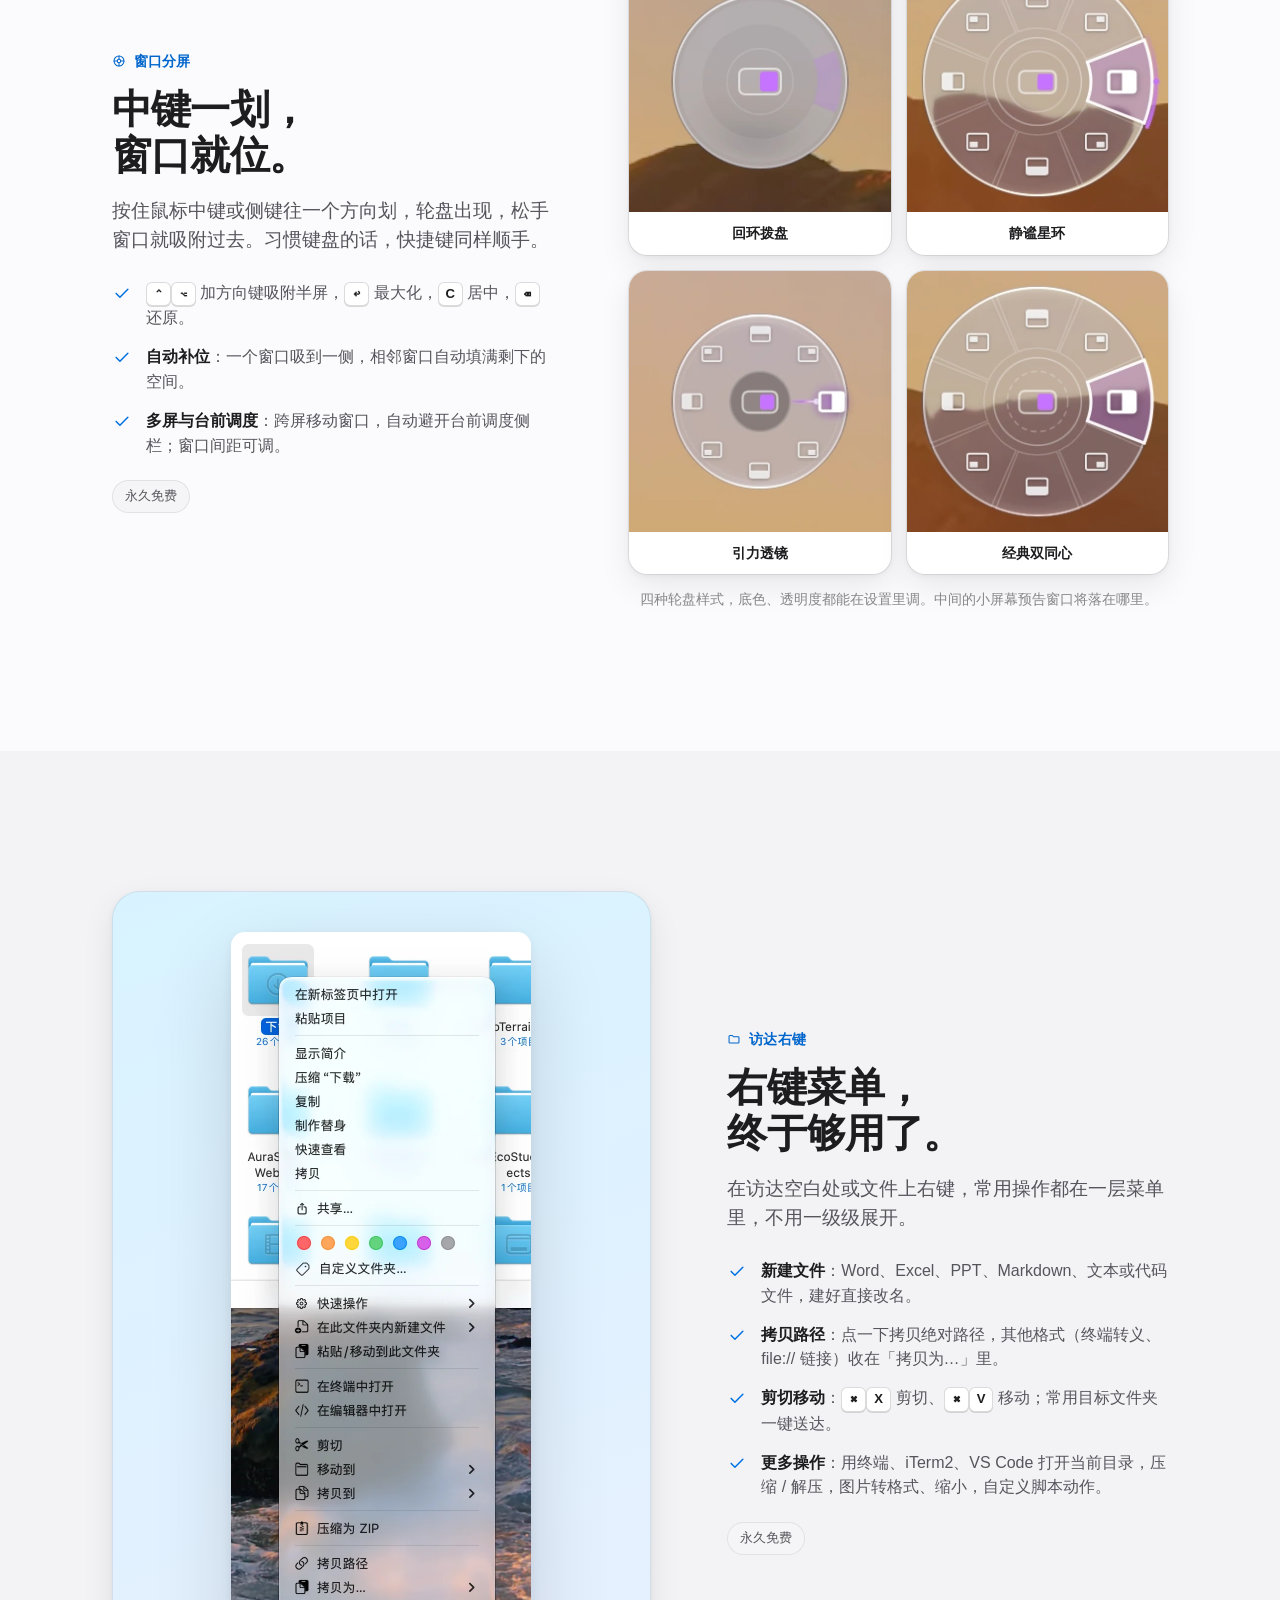
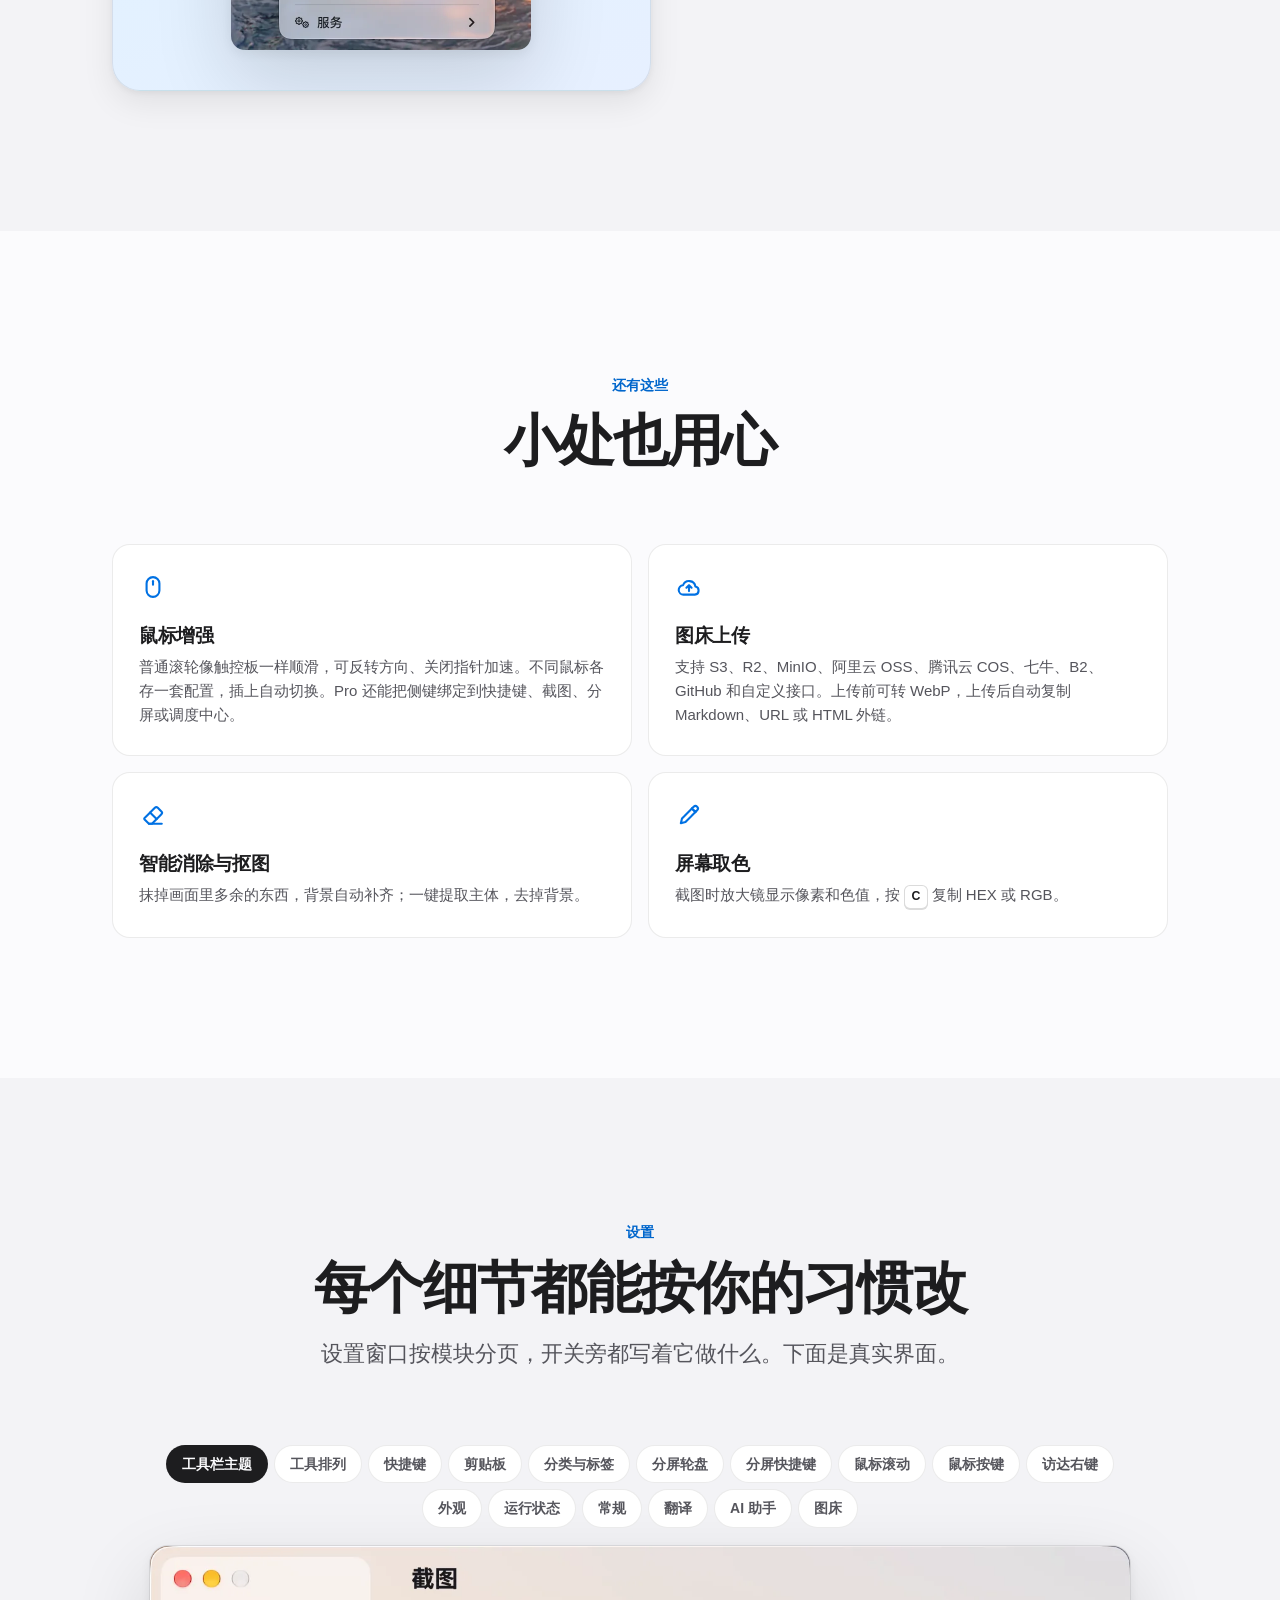
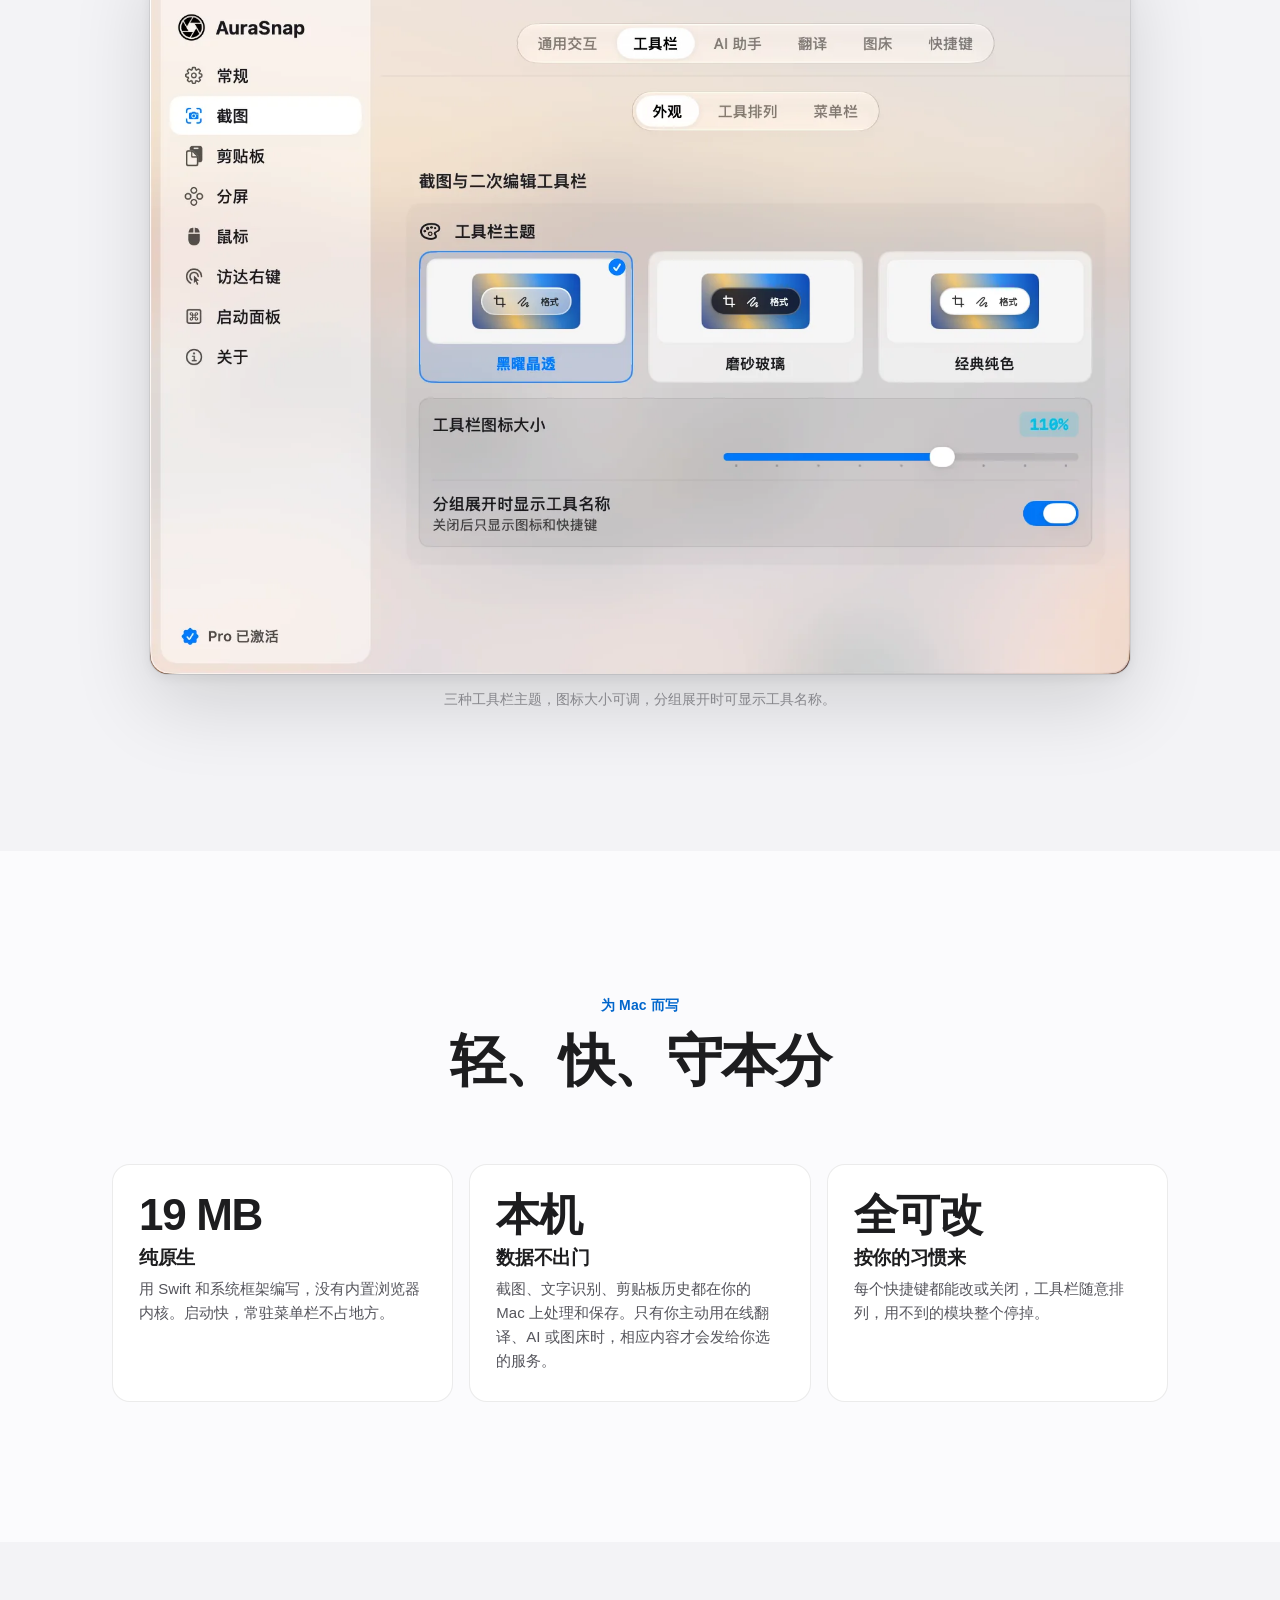
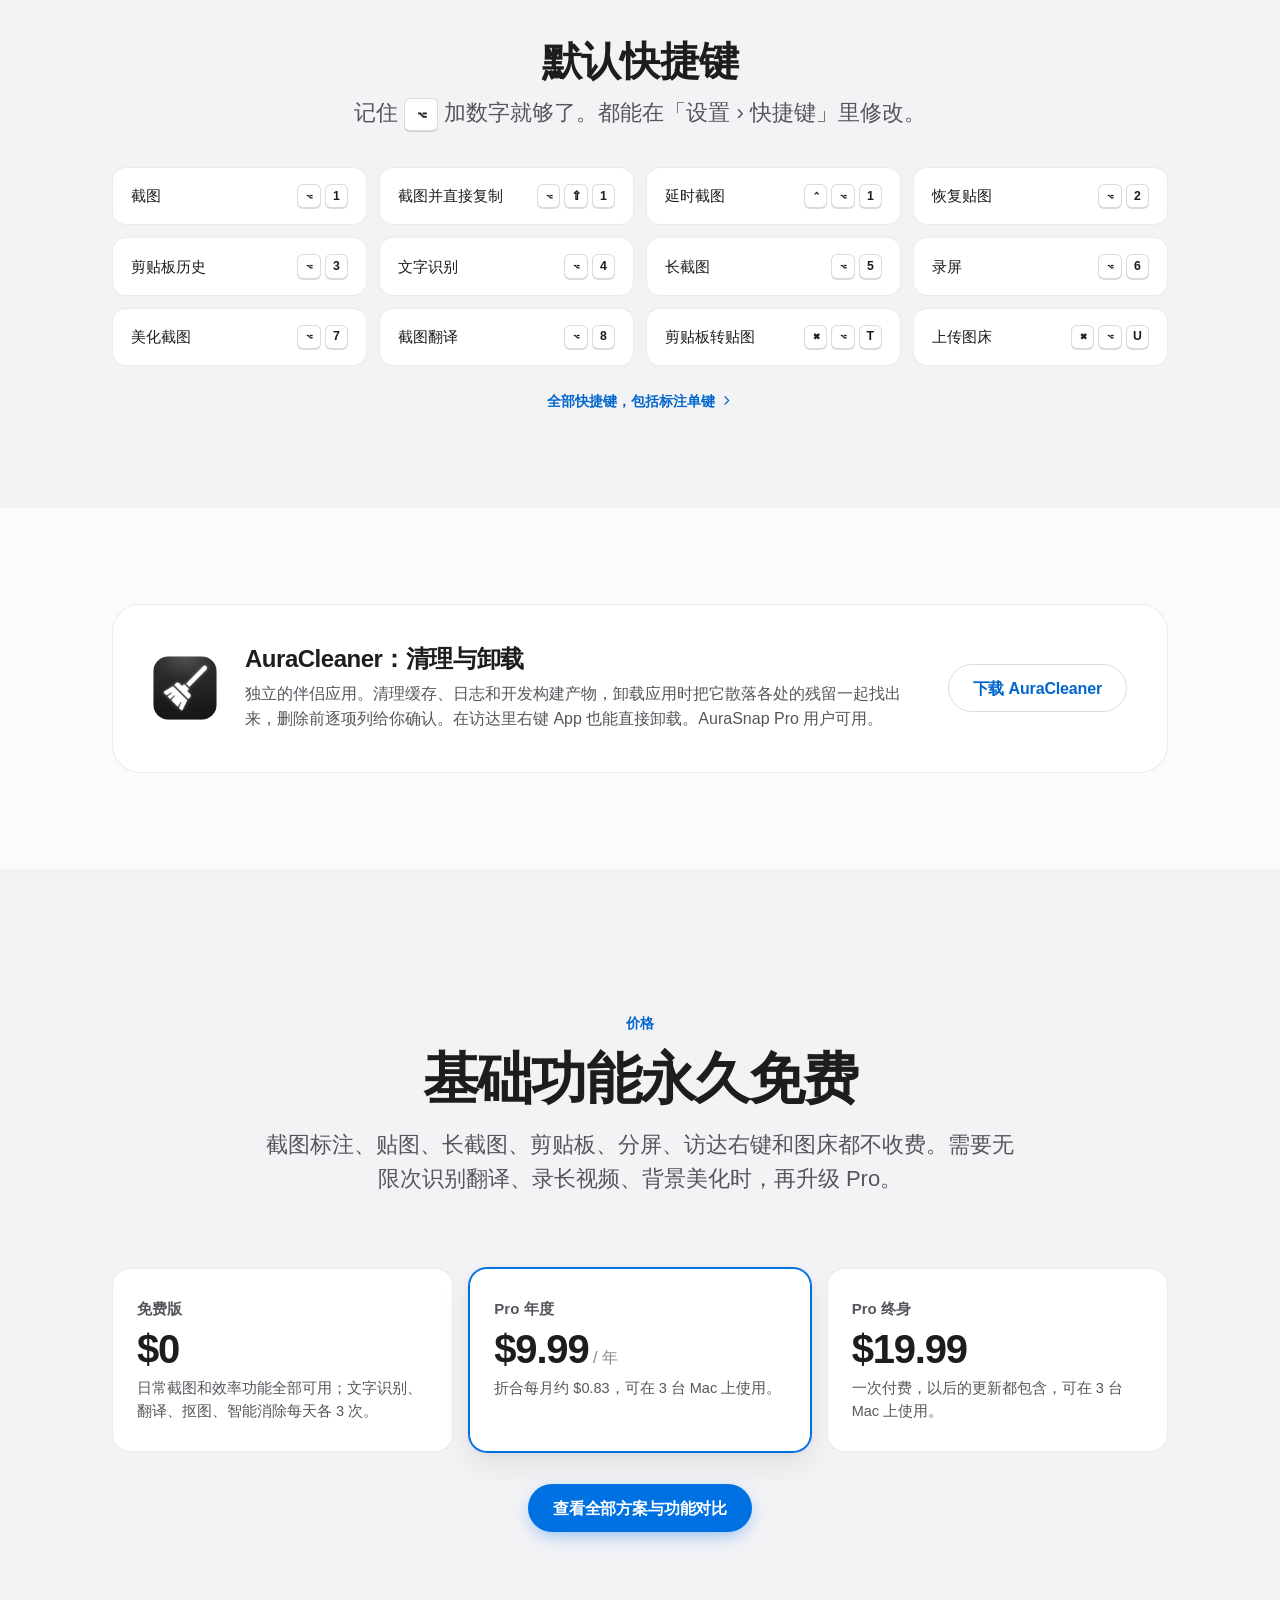
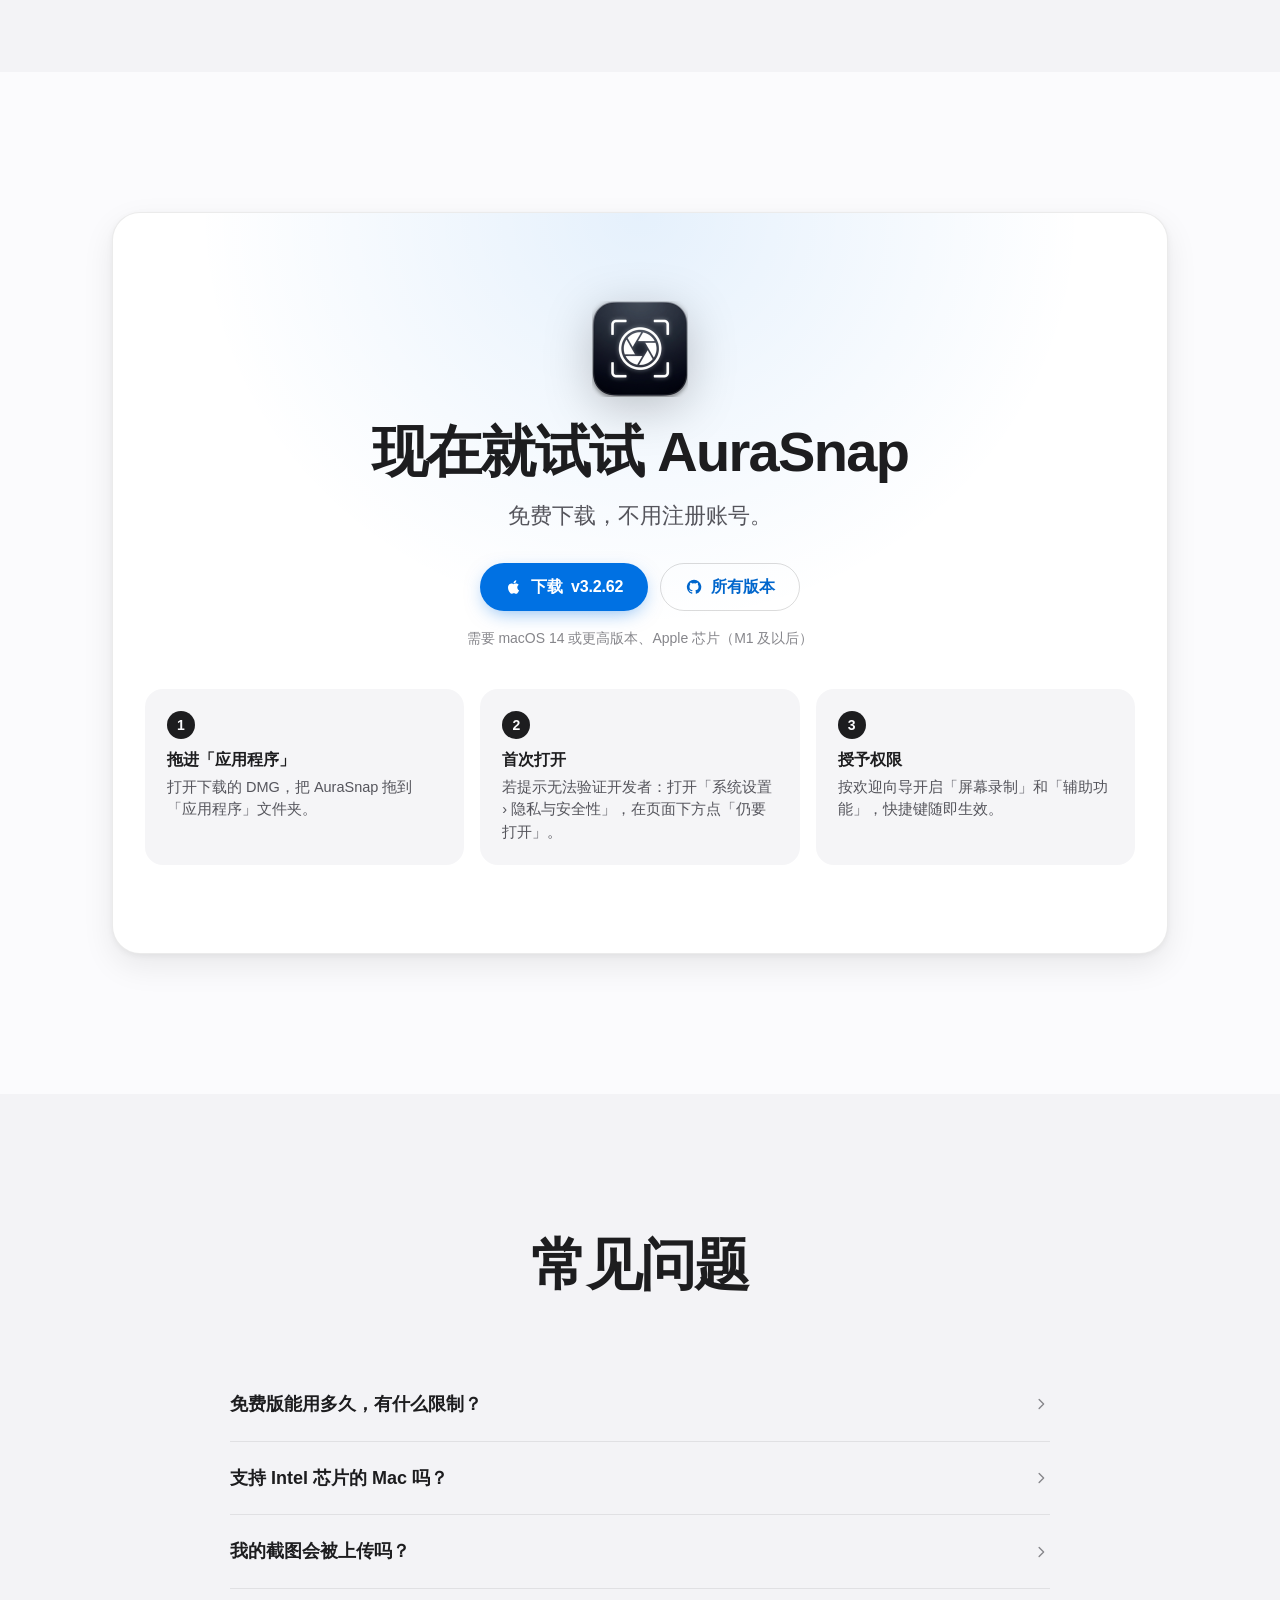
==== commit a1a20f18: "docs(website): 功能总览标签改为「功能一览」，说明九个模块与 AuraCleaner 的关系 Co-Authored-By: Claude Opus 5.5 <noreply@anthr" ====
--- a/index.html
+++ b/index.html
@@ -132,9 +132,9 @@
   <section class="section section-alt" id="features">
     <div class="wrap">
       <div class="head reveal">
-        <span class="eyebrow">一个菜单栏图标</span>
+        <span class="eyebrow">功能一览</span>
         <h2 class="title-lg"><span class="nw">每天用到的小事，</span><span class="nw">都替你做好了</span></h2>
-        <p class="lead">九个模块各管一摊，用不到的可以在设置里关掉。快捷键都能改。</p>
+        <p class="lead">九个模块都收在菜单栏的一个图标里，用不到的可以在设置里关掉，快捷键都能改。最后一个是独立的伴侣应用 AuraCleaner。</p>
       </div>
       <div class="mod-grid home">
         <a class="mod reveal" href="#capture"><span class="mod-ico c-blue"><svg class="i"><use href="/assets/icons.svg#capture"/></svg></span><h3>截图与标注</h3><p>窗口吸附、单键切换工具、画完还能改。</p><span class="mod-key"><kbd>⌥</kbd><kbd>1</kbd></span></a>
@@ -488,7 +488,7 @@
         </details>
         <details>
           <summary>一个激活码能用在几台 Mac 上？<svg class="i"><use href="/assets/icons.svg#chevron"/></svg></summary>
-          <div class="ans"><p>月度 1 台、季度 2 台、年度和终身 3 台。换电脑时可以在旧电脑的「设置 › 关于」里解除绑定。</p></div>
+          <div class="ans"><p>月度 1 台、季度 2 台、年度和终身 3 台。换电脑或重装系统后，直接在新电脑上输入激活码；设备已满时会列出已激活的设备，选一台解绑就能在本机激活，旧电脑不用在手边。</p></div>
         </details>
       </div>
     </div>
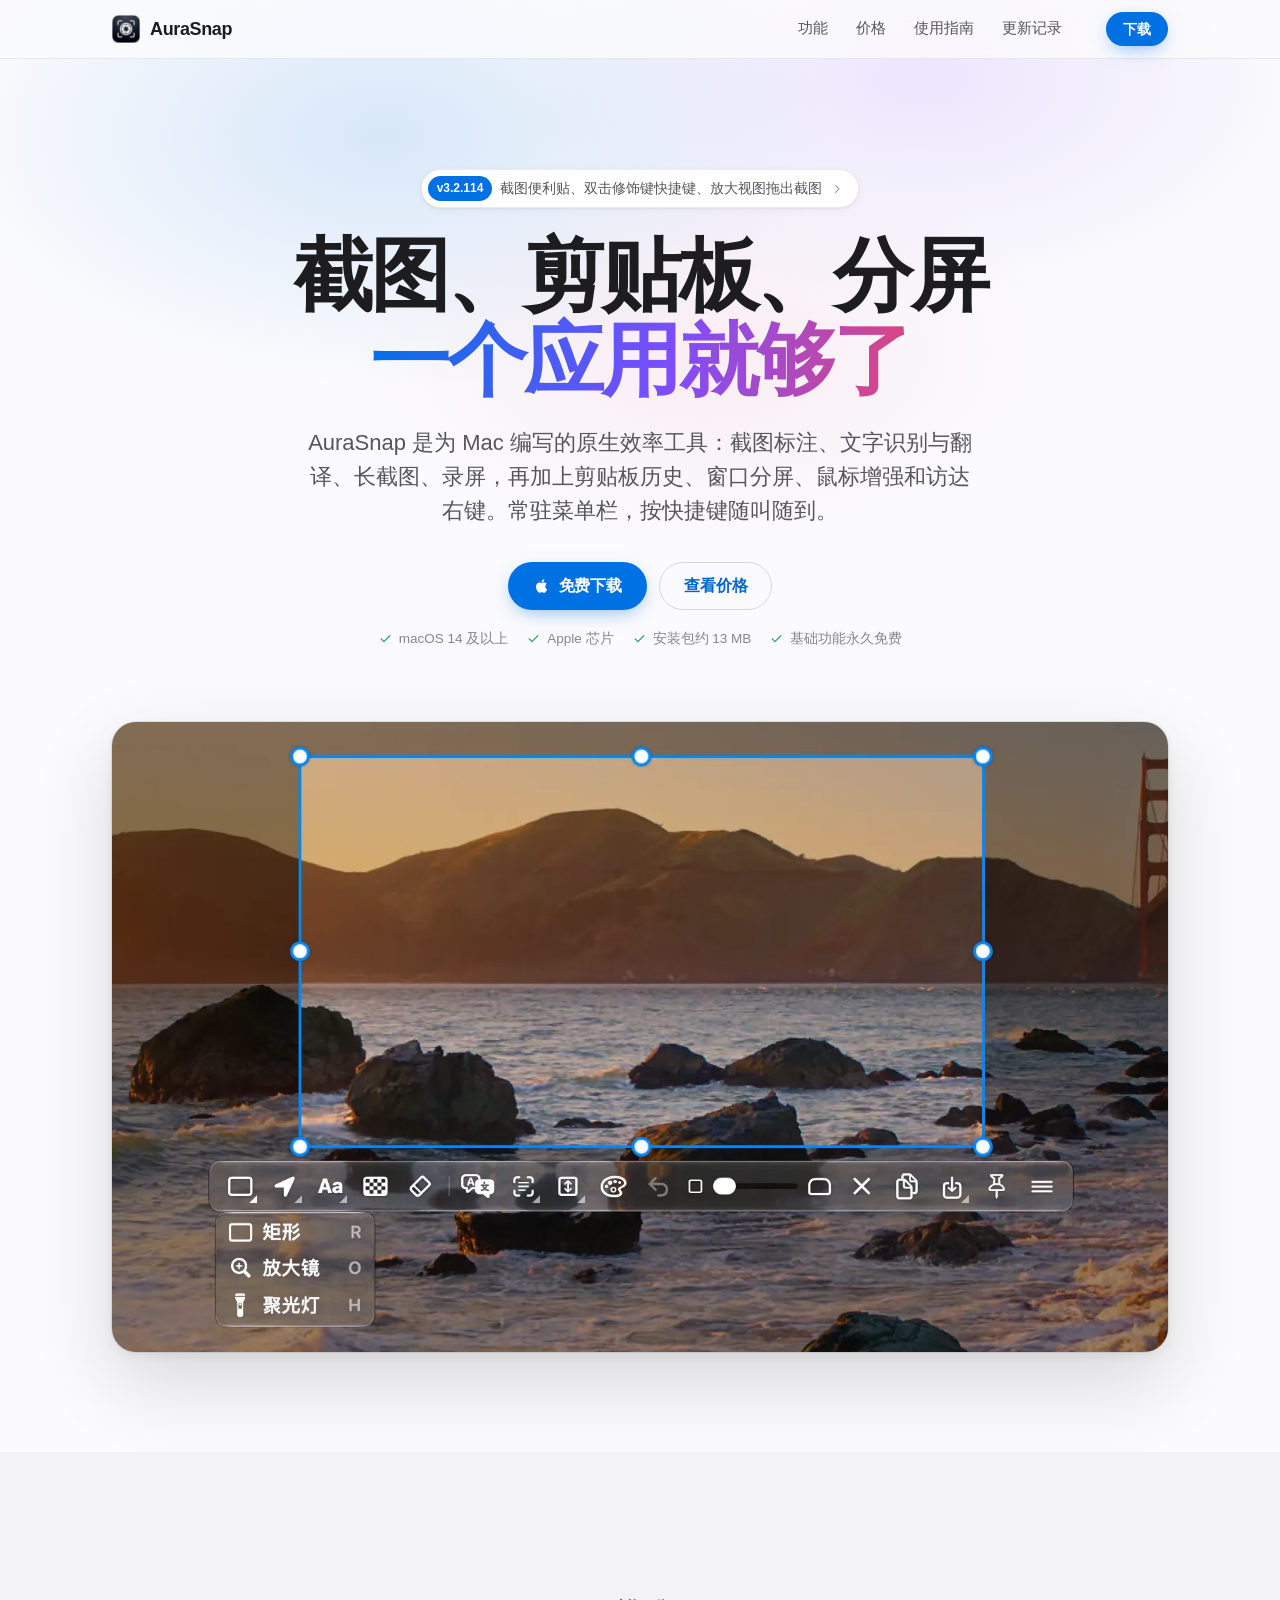
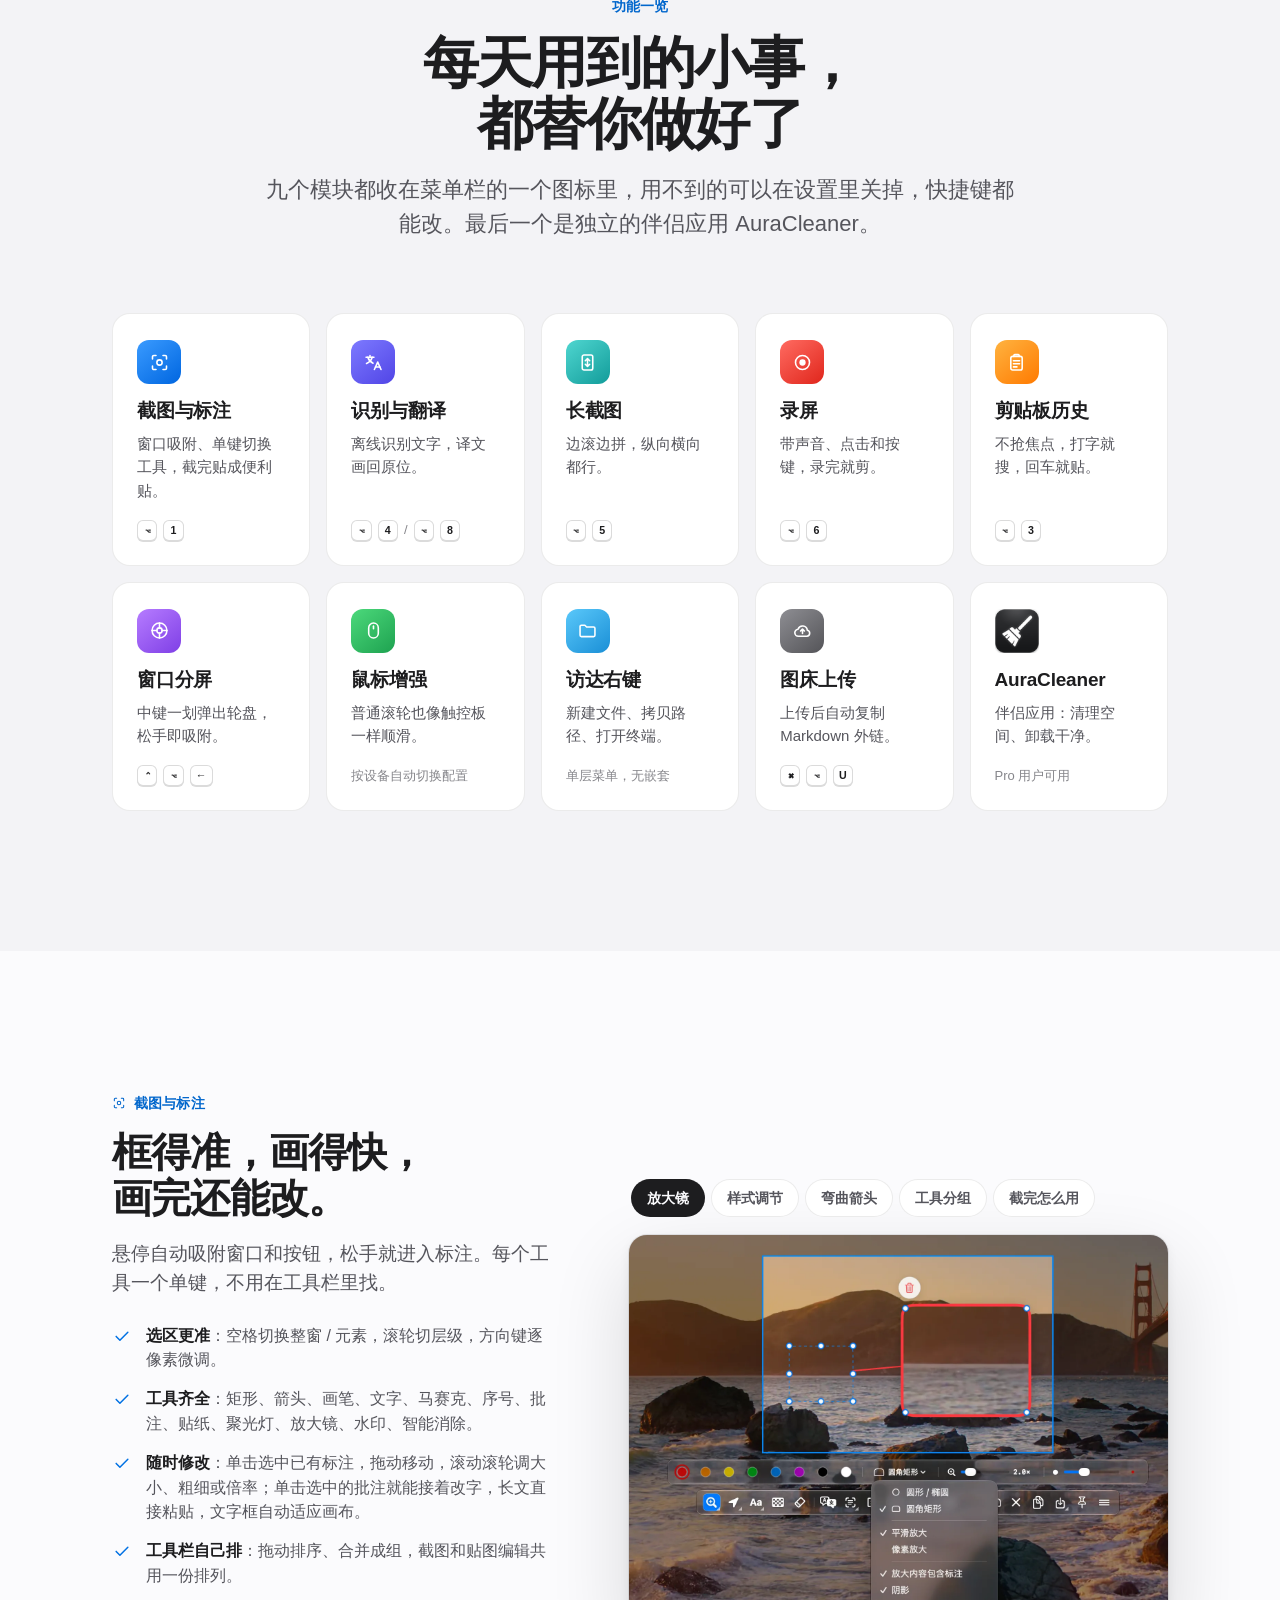
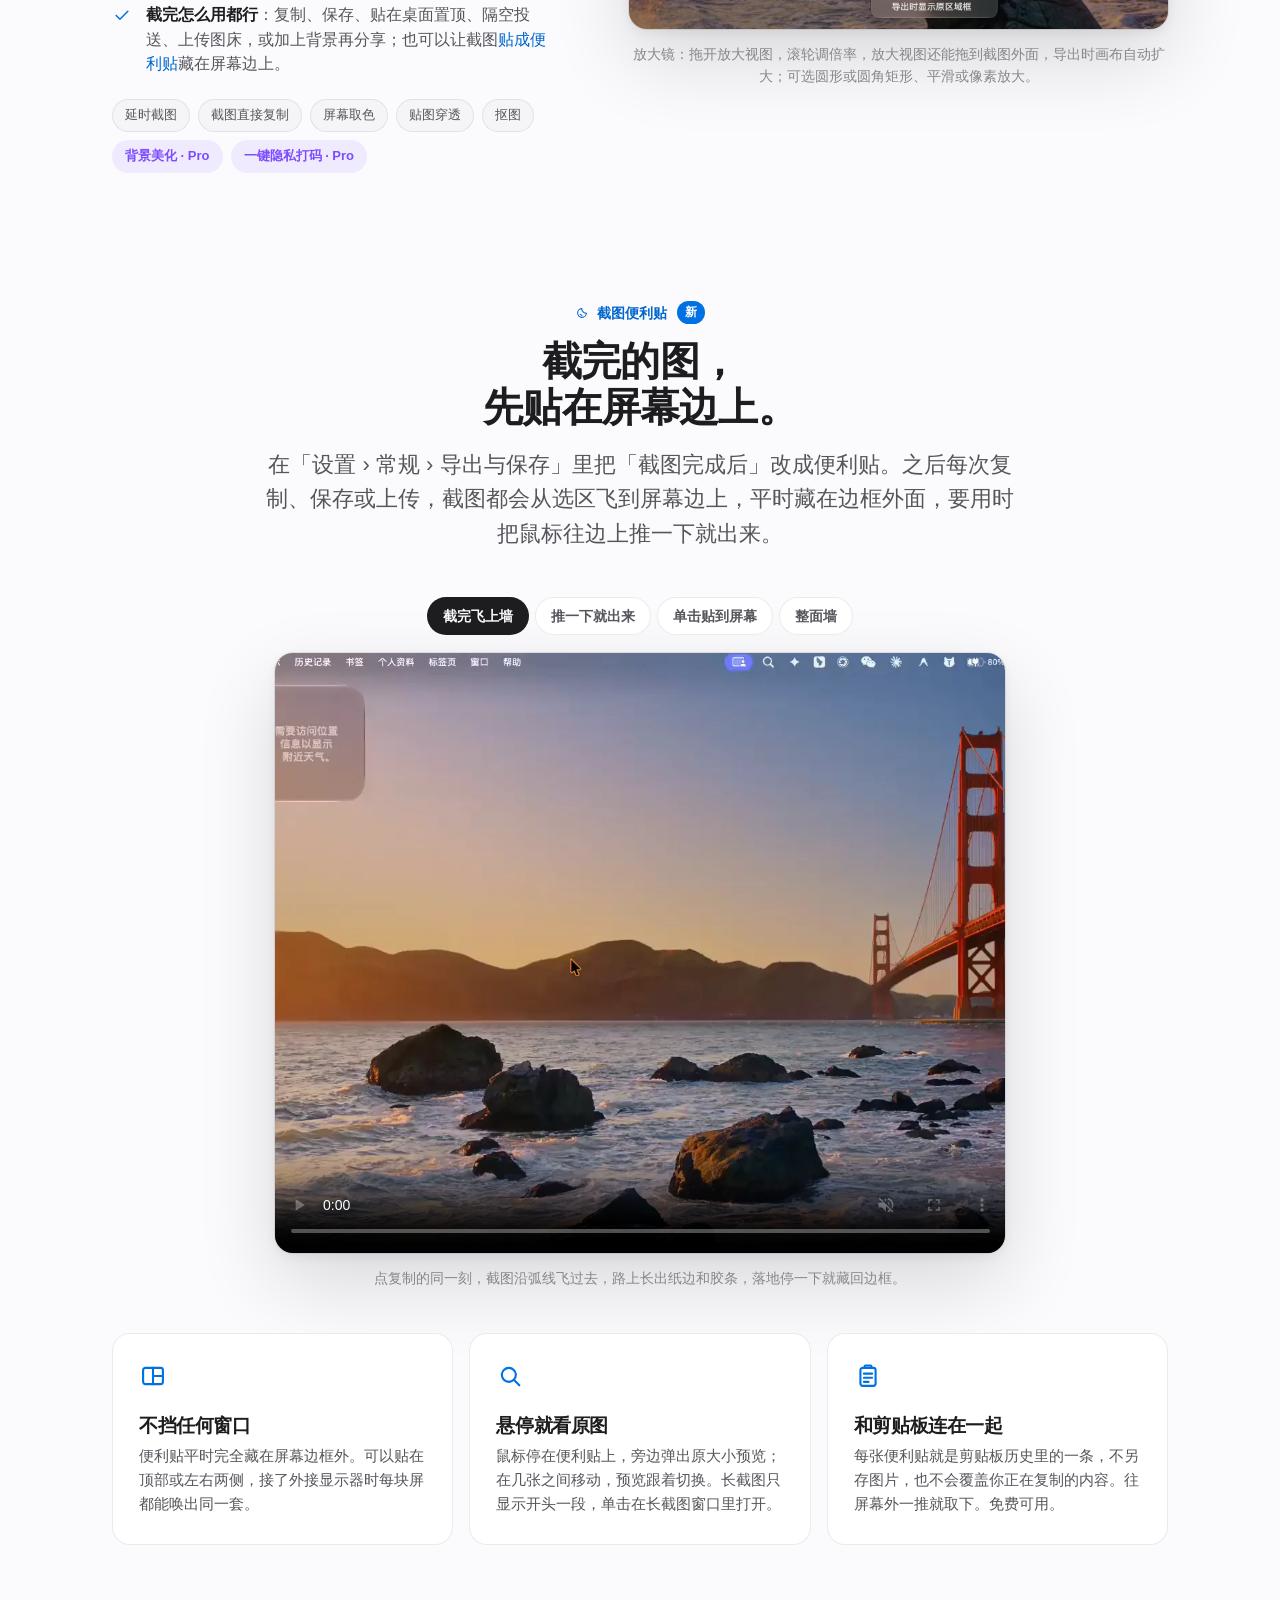
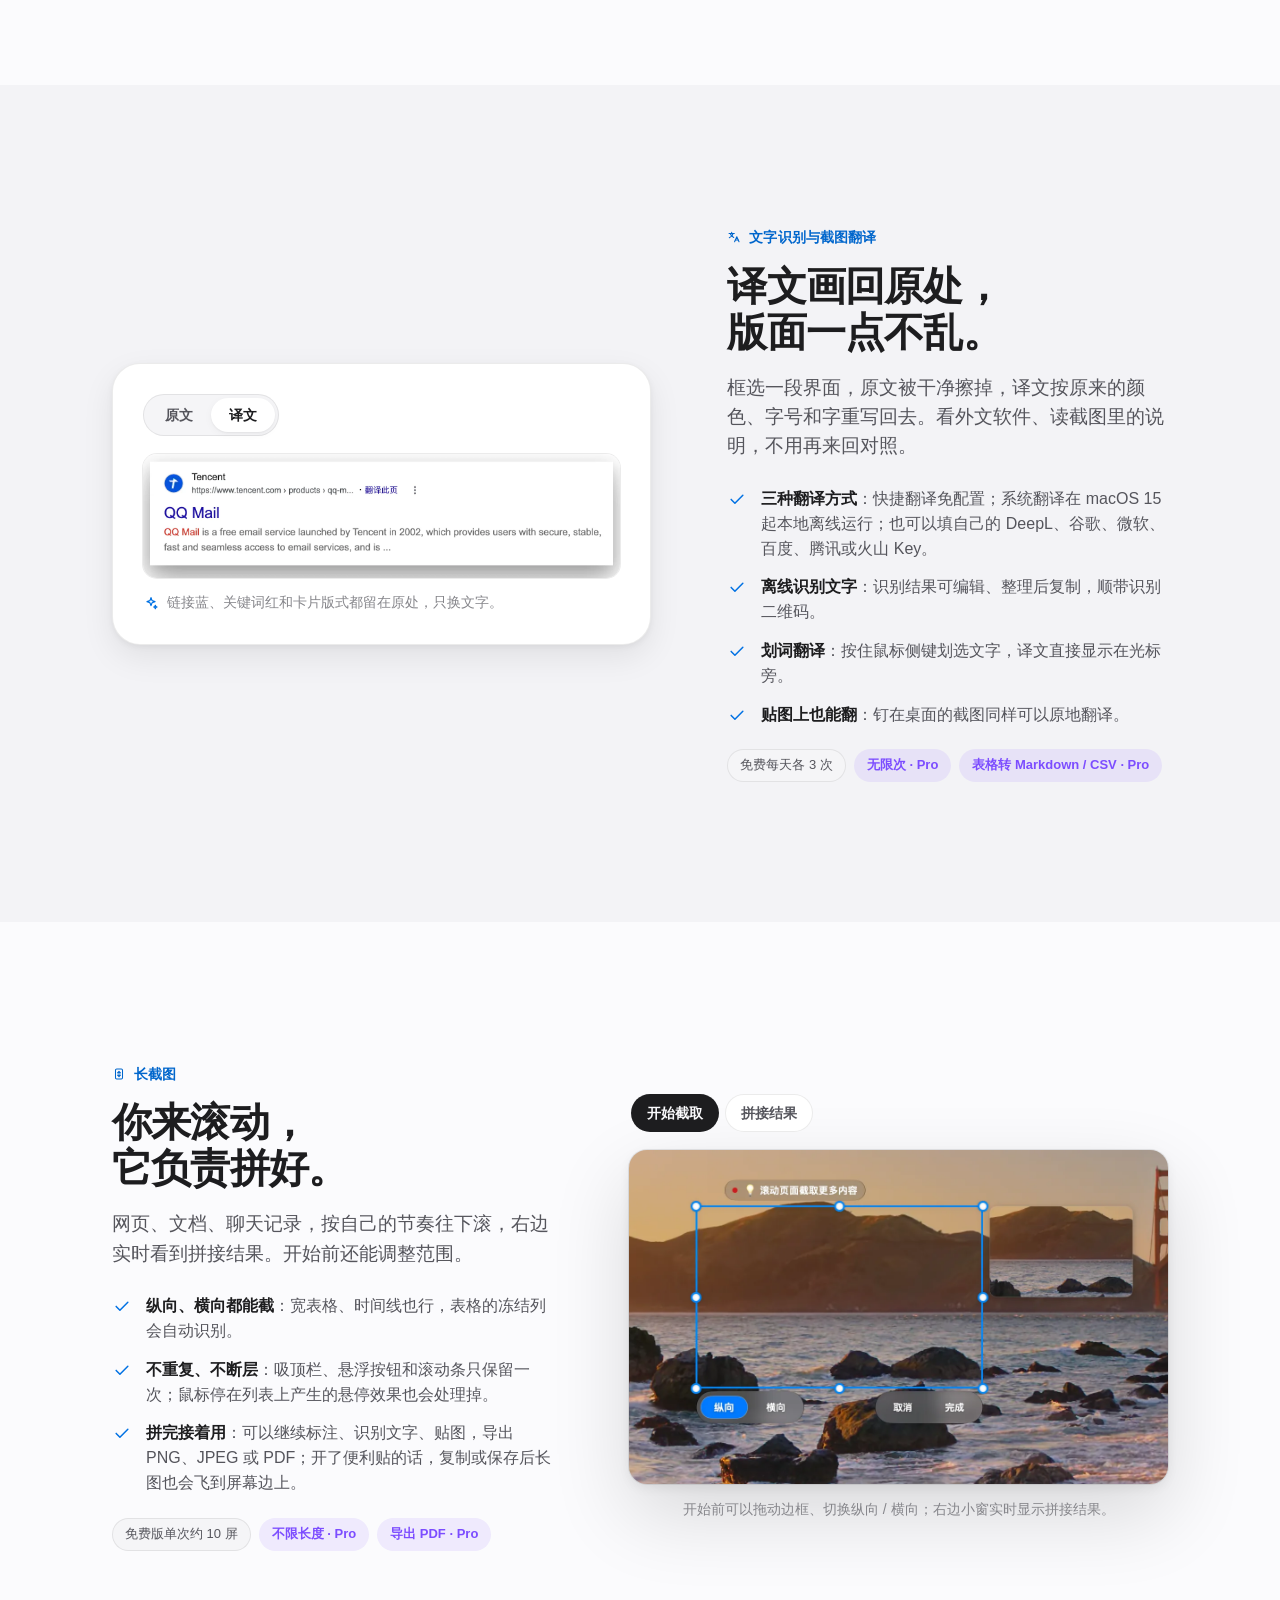
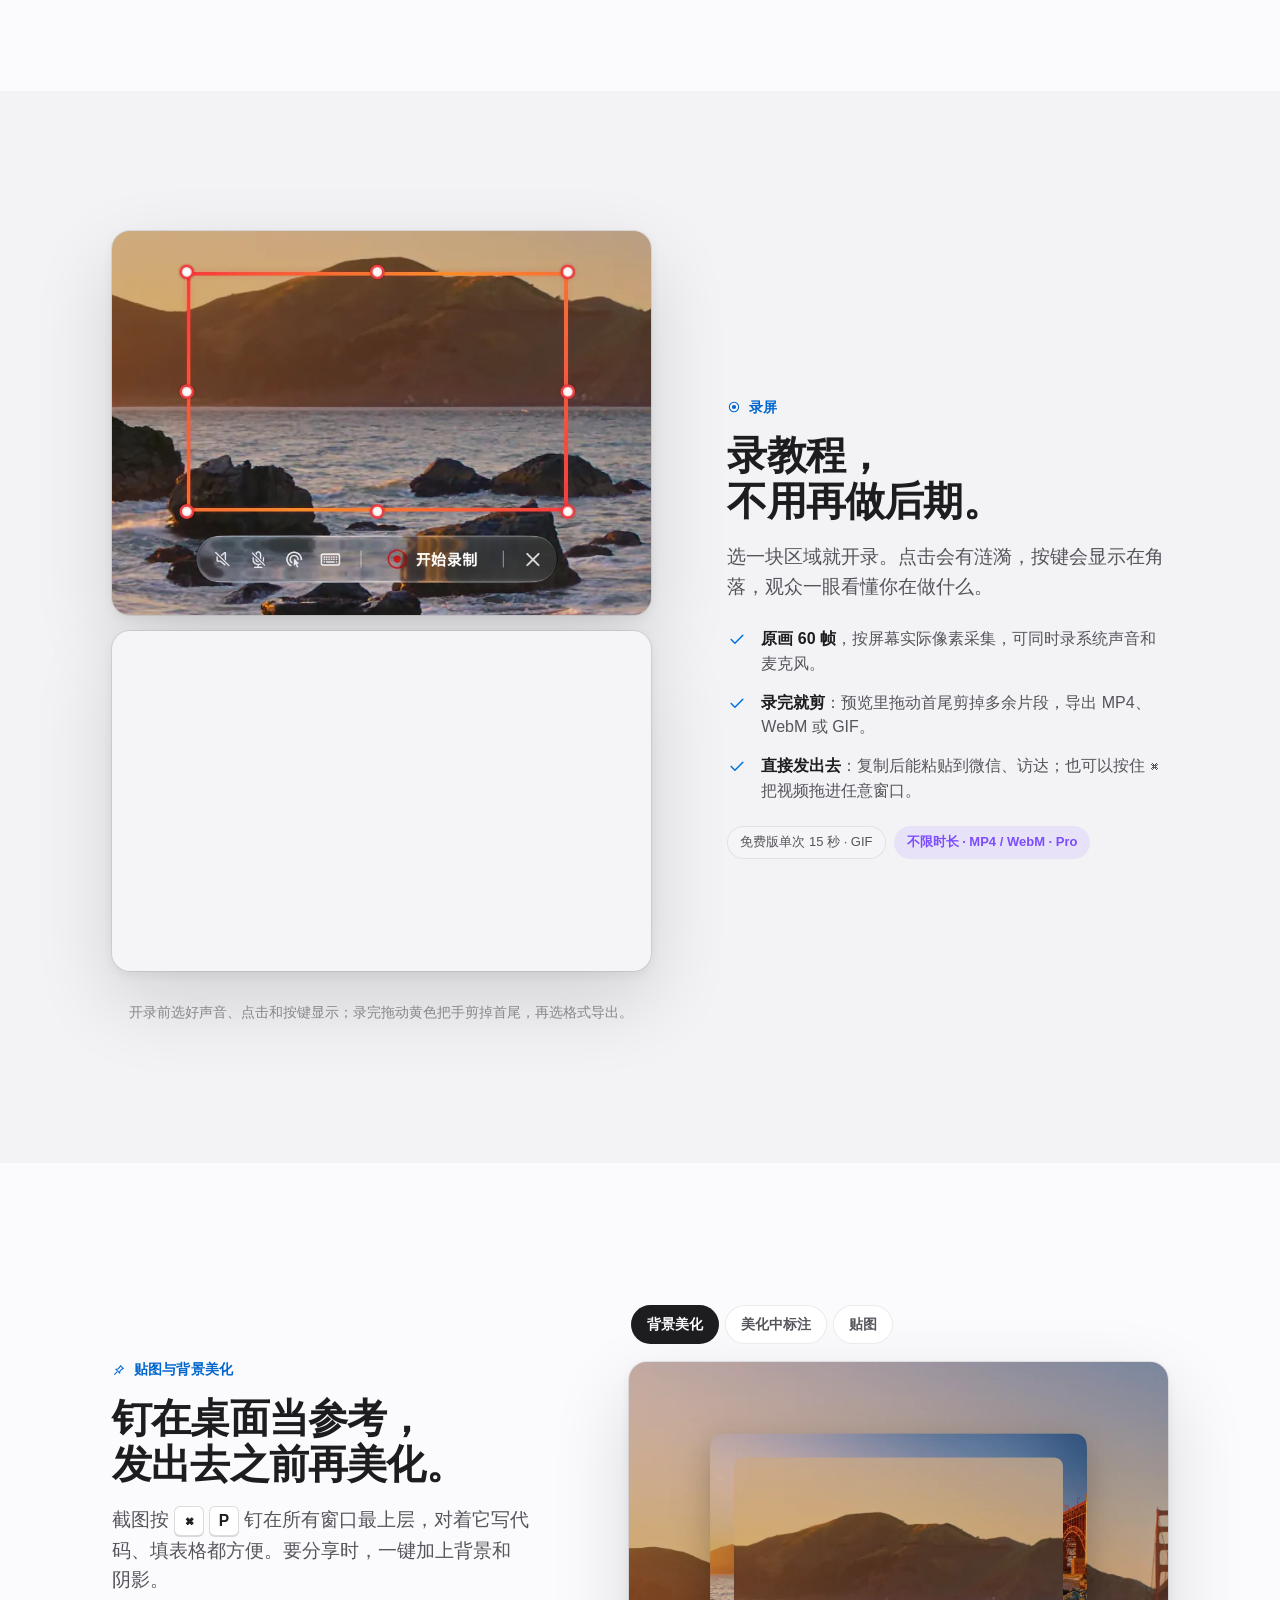
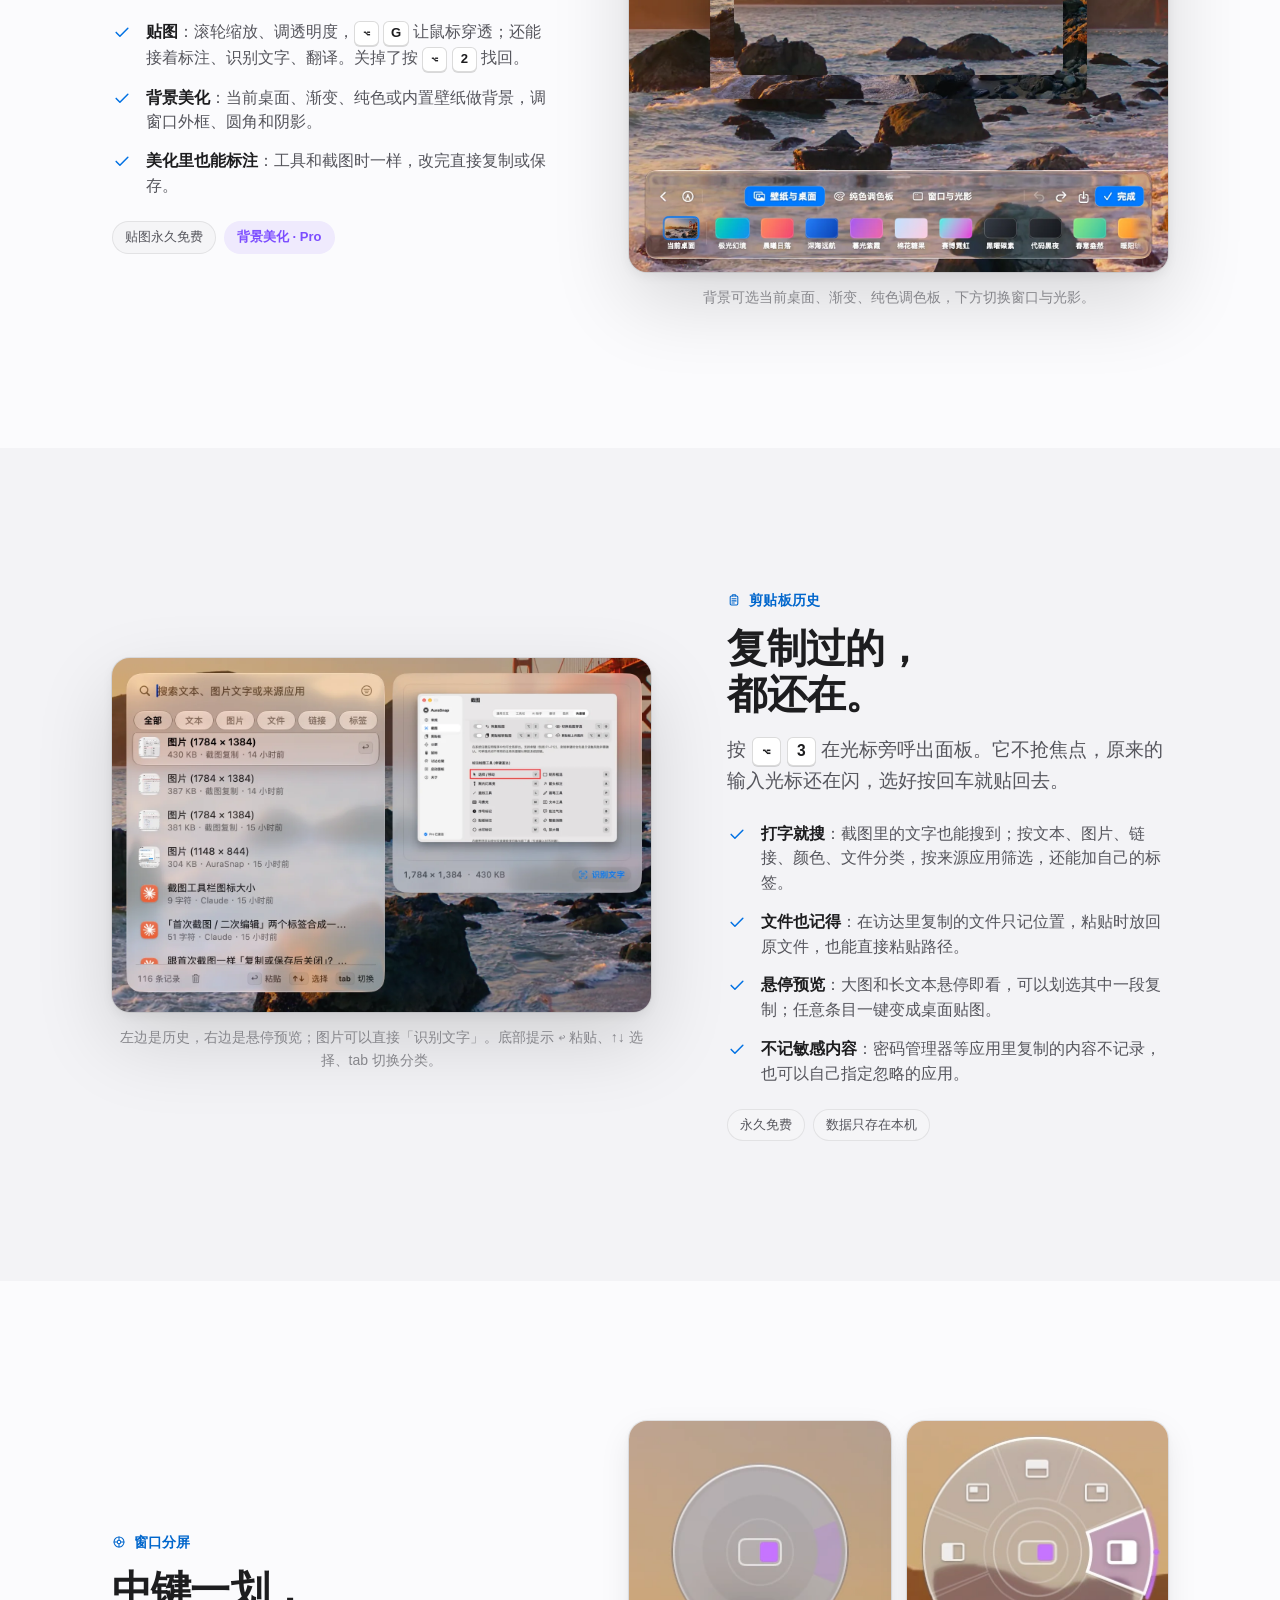
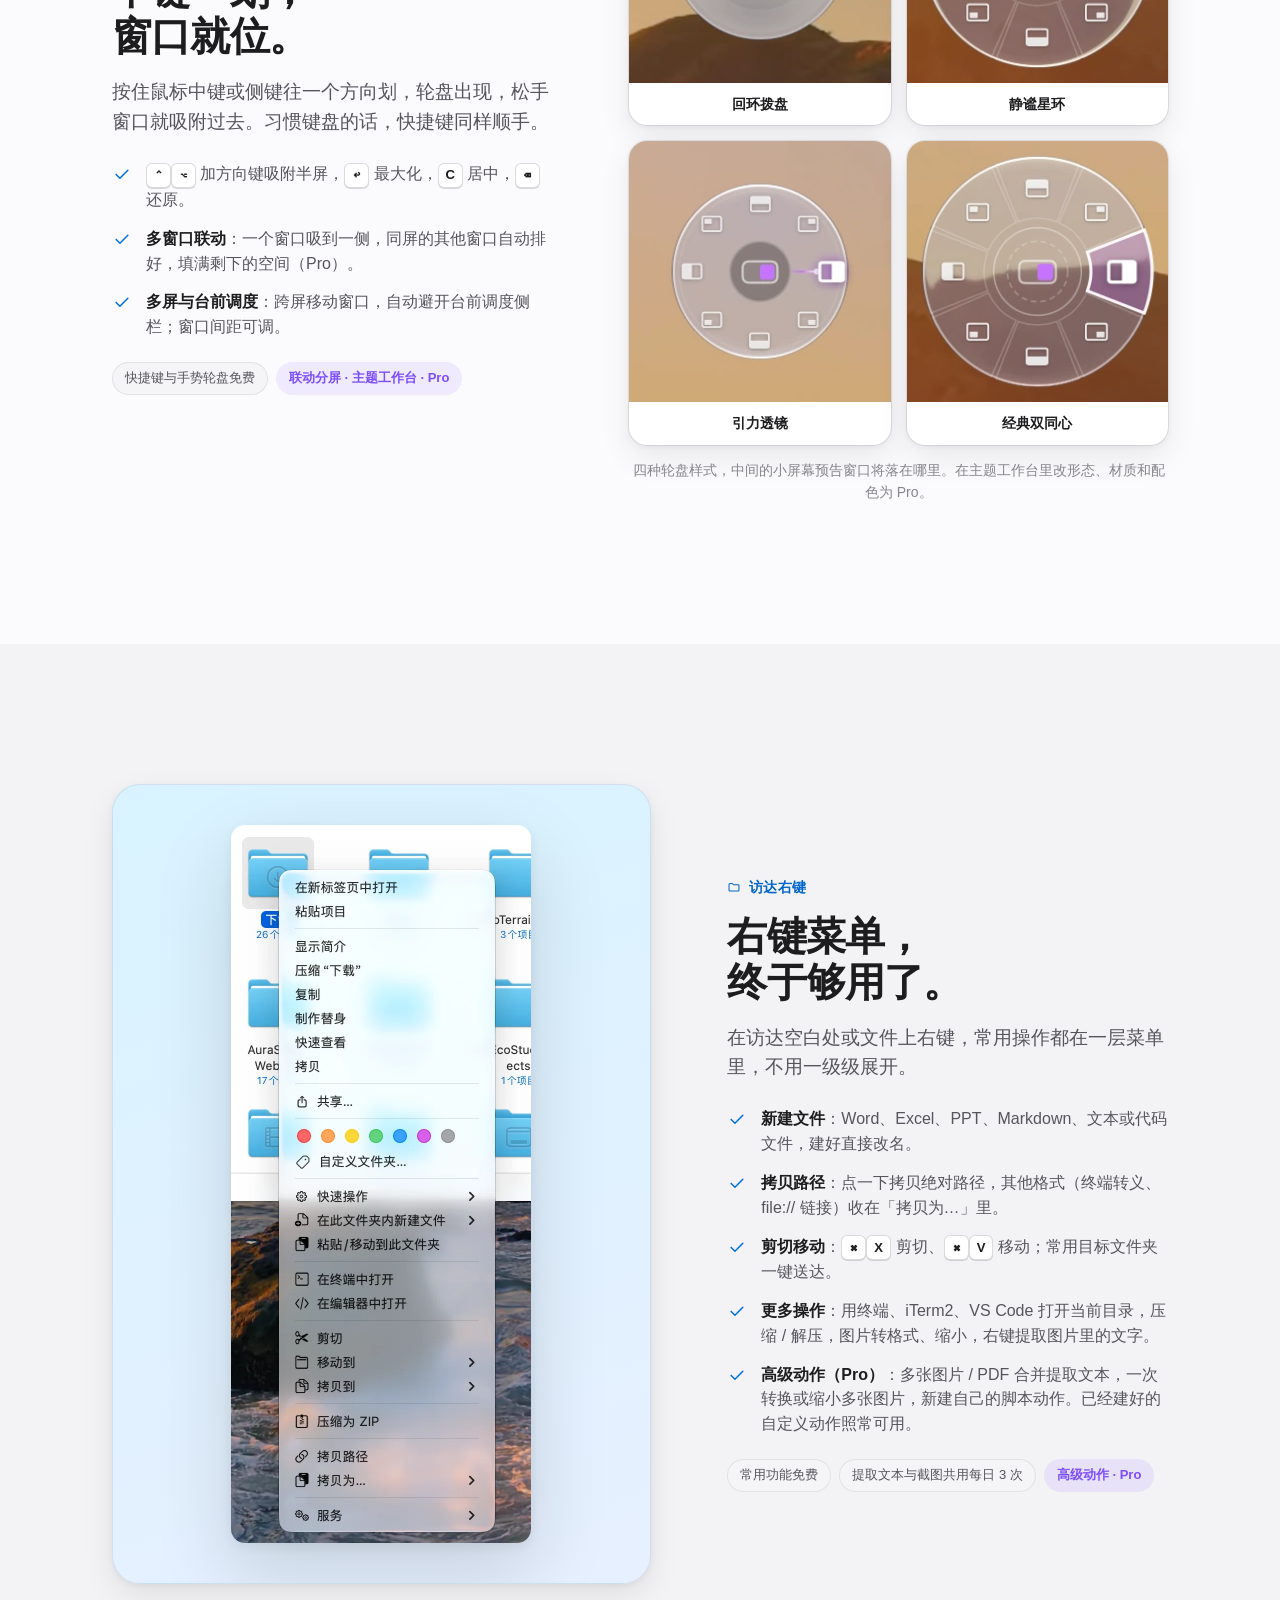
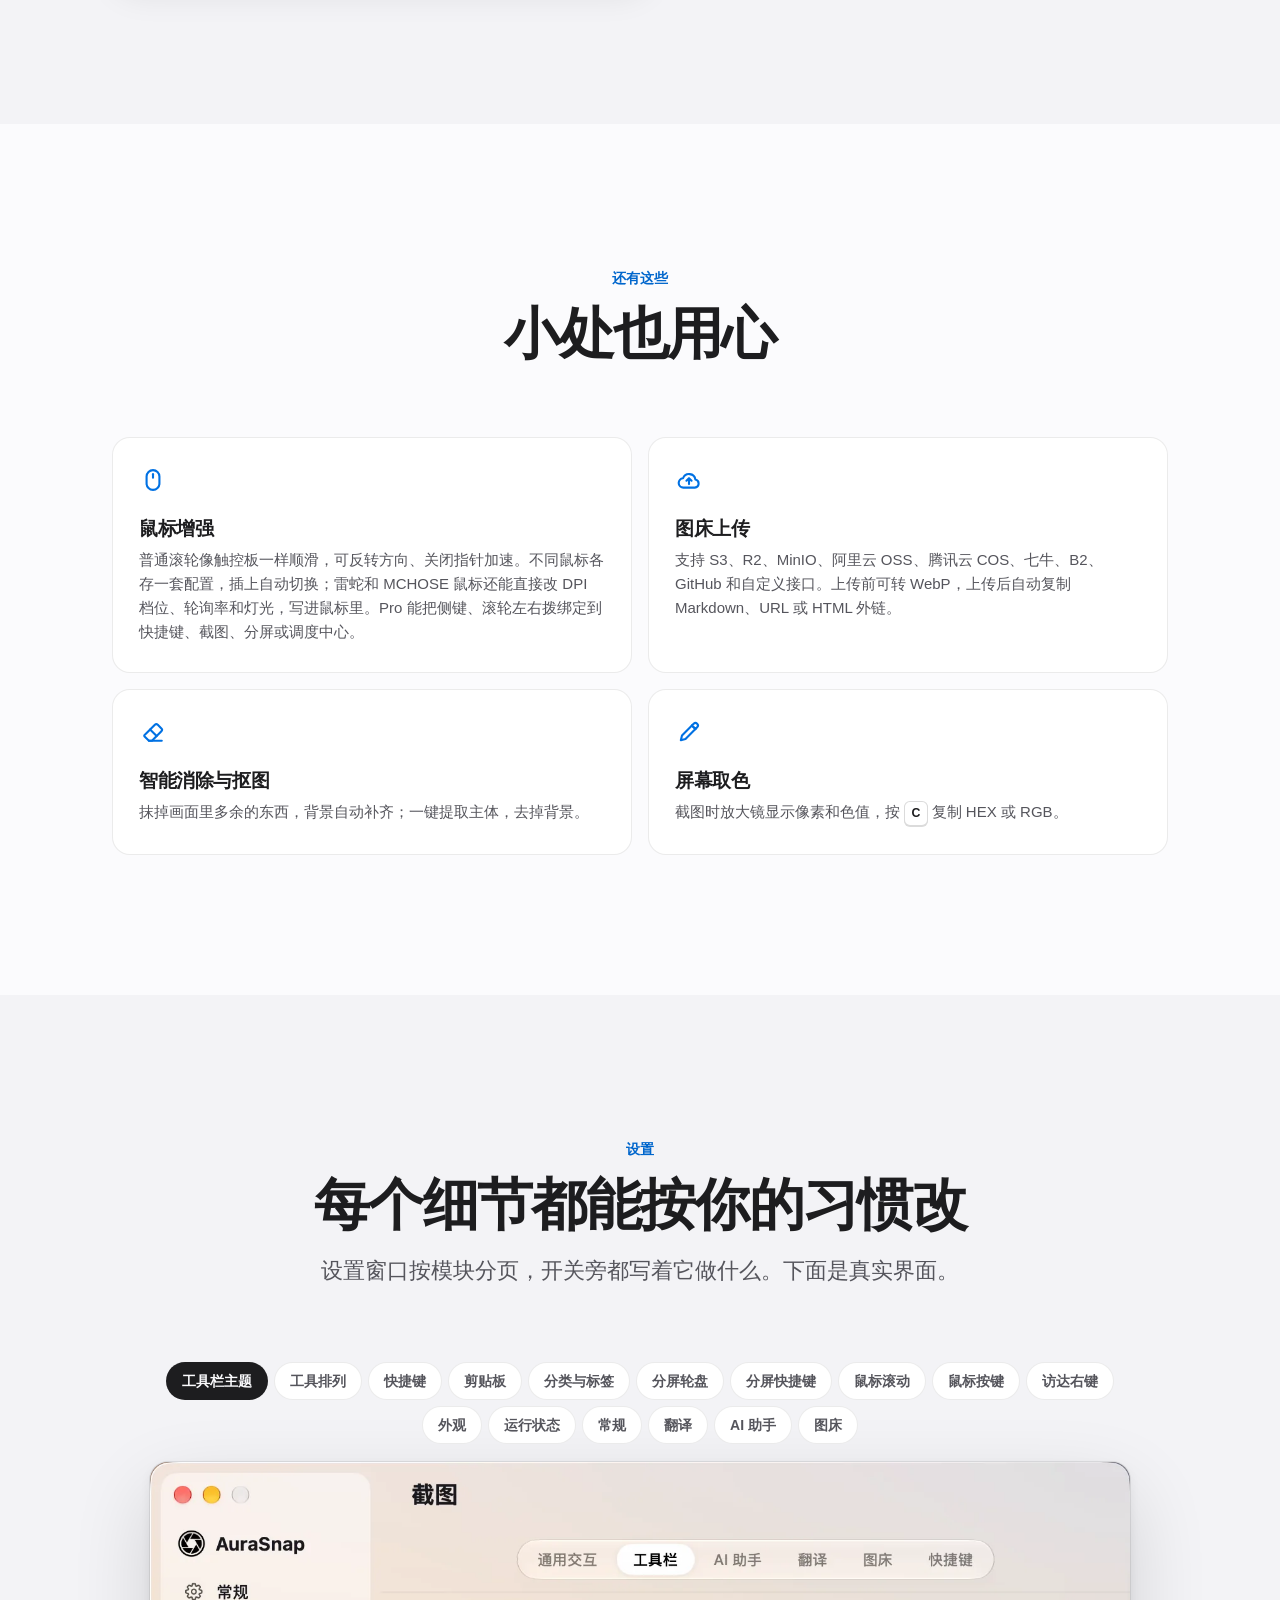
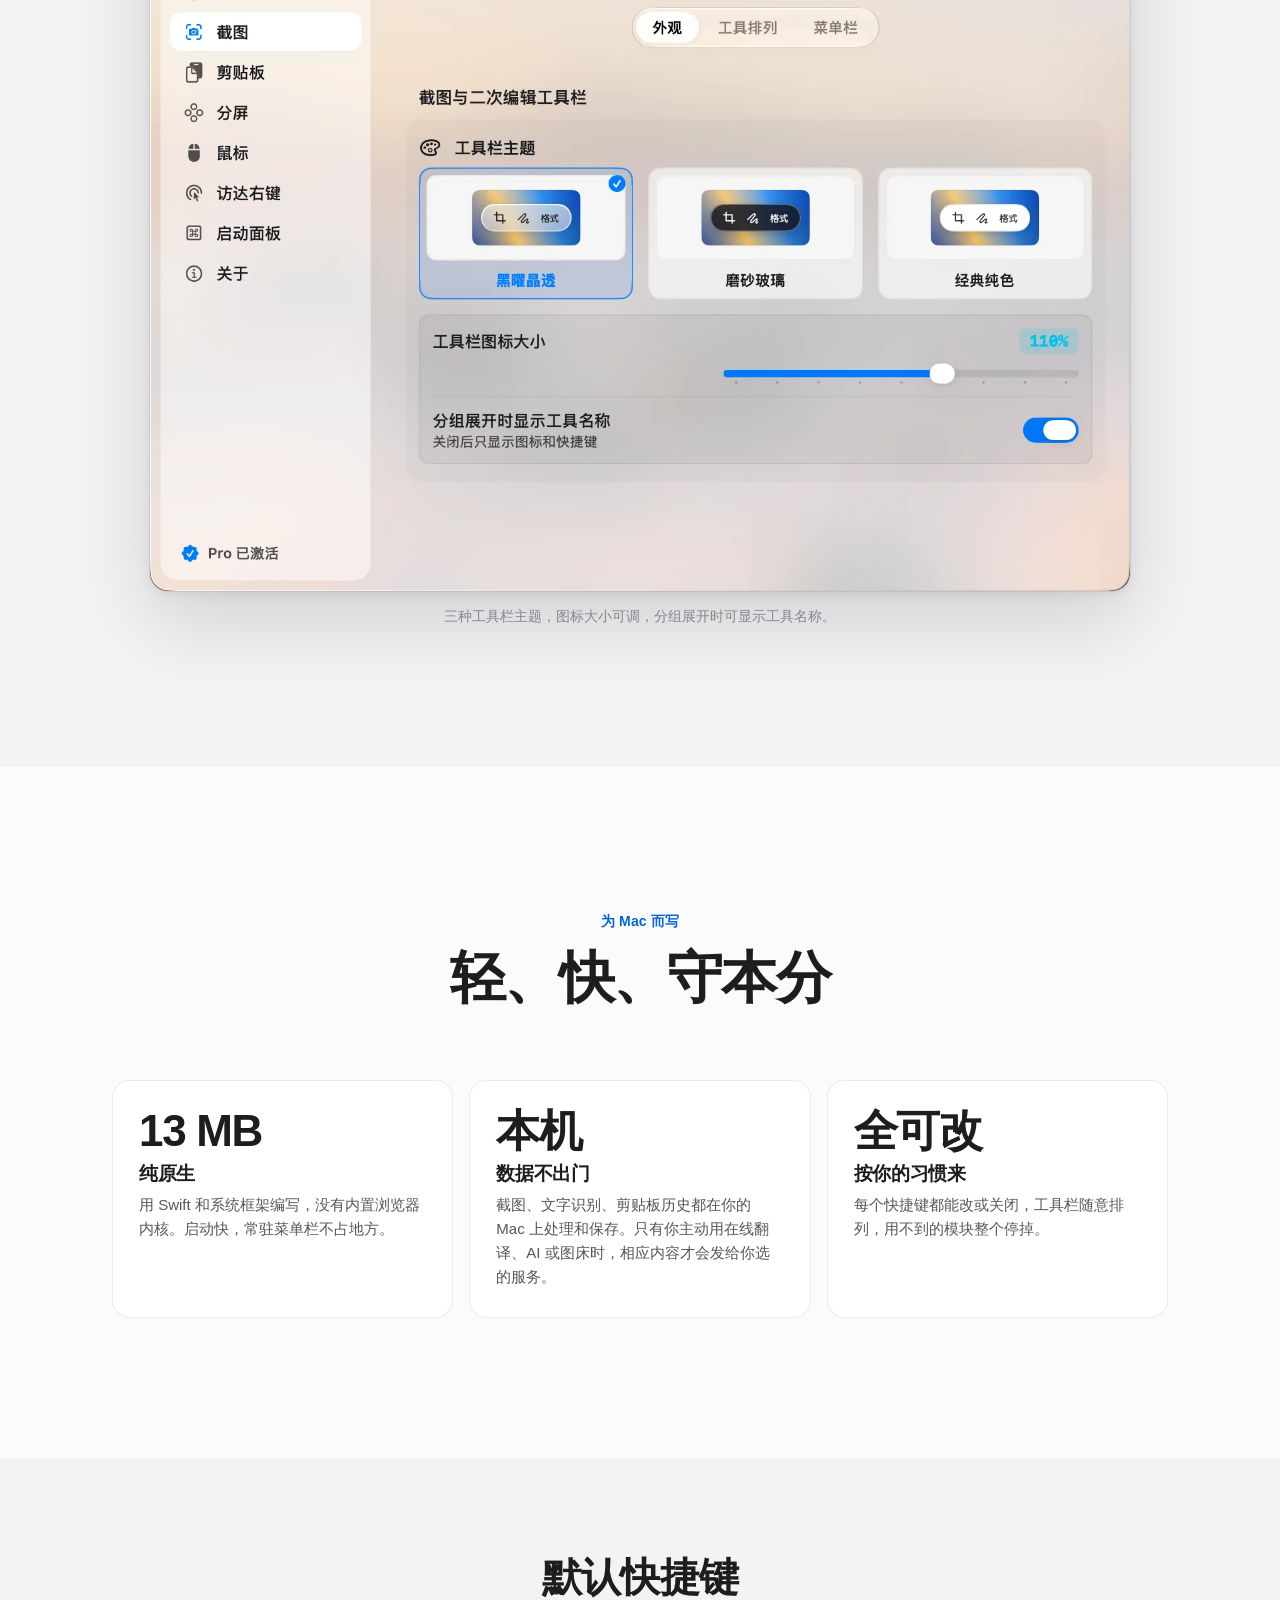
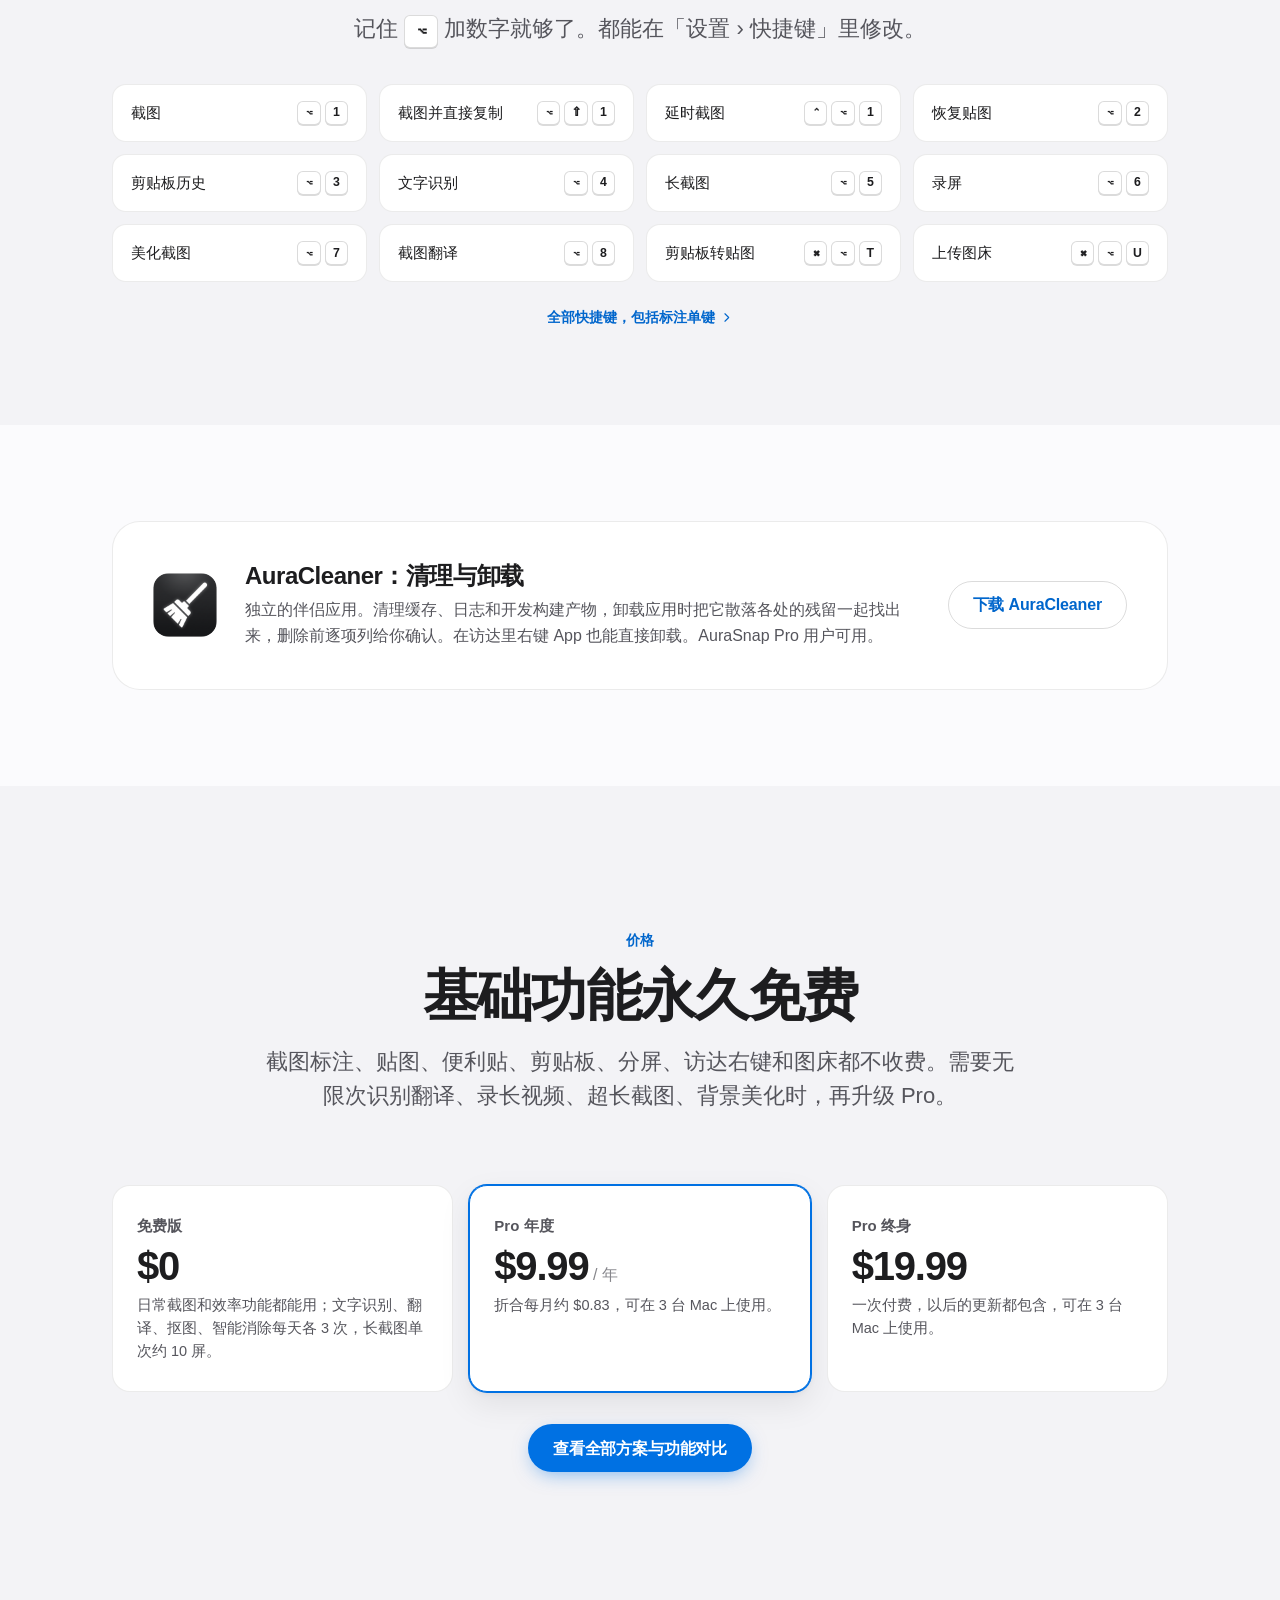
==== commit bcf3fad8: "feat(website): 新增截图便利贴介绍，同步近期 Pro 范围调整，版本号更新到 v3.2.114 - 首页加入「截图便利贴」板块：三段实机录屏 (飞上墙 / 推边唤出 / 单击贴到屏幕) " ====
--- a/index.html
+++ b/index.html
@@ -20,7 +20,7 @@
   <link rel="icon" type="image/png" sizes="32x32" href="/favicon.png">
   <link rel="icon" type="image/png" sizes="64x64" href="/favicon-64.png">
   <link rel="apple-touch-icon" sizes="180x180" href="/apple-touch-icon.png">
-  <link rel="stylesheet" href="/assets/site.css?v=4.0.0">
+  <link rel="stylesheet" href="/assets/site.css?v=4.1.0">
   <script type="application/ld+json">
   {
     "@context": "https://schema.org",
@@ -77,6 +77,14 @@
     .pm p { font-size: 14.5px; color: var(--text-2); }
     @media (max-width: 760px) { .price-mini { grid-template-columns: minmax(0, 1fr); } }
 
+    /* 截图便利贴 */
+    .sticky { margin-top: clamp(72px, 10vw, 128px); }
+    .sticky .head { margin-bottom: clamp(28px, 4vw, 44px); }
+    .badge-new { display: inline-block; margin-left: 2px; padding: 2px 8px; border-radius: 999px; background: var(--accent); color: #fff; font-size: 12px; font-weight: 600; letter-spacing: 0; }
+    .shot video { display: block; width: 100%; height: auto; border-radius: var(--radius); background: var(--surface-2); box-shadow: var(--shadow-lg), 0 0 0 1px var(--line); }
+    .sticky .shot video, .sticky .shot img { width: auto; max-width: 100%; max-height: min(68vh, 600px); margin: 0 auto; }
+    .sticky .spot-grid { margin-top: clamp(28px, 4vw, 44px); }
+
     .cleaner { display: grid; grid-template-columns: auto 1fr auto; gap: 28px; align-items: center; padding: clamp(24px, 4vw, 40px); border-radius: var(--radius-lg); background: var(--surface); border: 1px solid var(--line); }
     .cleaner .mod-ico { width: 64px; height: 64px; border-radius: 16px; margin: 0; }
     .cleaner .mod-ico .i { width: 34px; height: 34px; }
@@ -107,18 +115,18 @@
   <section class="hero">
     <div class="wrap">
       <a class="hero-pill" href="https://github.com/8wcznkmy6b-del/AuraSnap-PB/releases/latest" target="_blank" rel="noopener">
-        <b data-version>v3.2.62</b><span>放大镜标注、工具栏分组、单击选中标注</span><svg class="i"><use href="/assets/icons.svg#chevron"/></svg>
+        <b data-version>v3.2.114</b><span>截图便利贴、双击修饰键快捷键、放大视图拖出截图</span><svg class="i"><use href="/assets/icons.svg#chevron"/></svg>
       </a>
       <h1 class="title-xl"><span class="nw">截图、剪贴板、分屏</span><br><span class="grad-text nw">一个应用就够了</span></h1>
       <p class="lead">AuraSnap 是为 Mac 编写的原生效率工具：截图标注、文字识别与翻译、长截图、录屏，再加上剪贴板历史、窗口分屏、鼠标增强和访达右键。常驻菜单栏，按快捷键随叫随到。</p>
       <div class="btn-row">
-        <a class="btn btn-primary" href="https://github.com/8wcznkmy6b-del/AuraSnap-PB/releases/download/v3.2.62/AuraSnap-3.2.62.dmg" data-dmg><svg class="i"><use href="/assets/icons.svg#apple"/></svg>免费下载</a>
+        <a class="btn btn-primary" href="https://github.com/8wcznkmy6b-del/AuraSnap-PB/releases/download/v3.2.114/AuraSnap-3.2.114.dmg" data-dmg><svg class="i"><use href="/assets/icons.svg#apple"/></svg>免费下载</a>
         <a class="btn btn-ghost" href="/pricing">查看价格</a>
       </div>
       <div class="hero-meta">
         <span><svg class="i"><use href="/assets/icons.svg#check"/></svg>macOS 14 及以上</span>
         <span><svg class="i"><use href="/assets/icons.svg#check"/></svg>Apple 芯片</span>
-        <span><svg class="i"><use href="/assets/icons.svg#check"/></svg>安装包约 19 MB</span>
+        <span><svg class="i"><use href="/assets/icons.svg#check"/></svg>安装包约 13 MB</span>
         <span><svg class="i"><use href="/assets/icons.svg#check"/></svg>基础功能永久免费</span>
       </div>
 
@@ -137,7 +145,7 @@
         <p class="lead">九个模块都收在菜单栏的一个图标里，用不到的可以在设置里关掉，快捷键都能改。最后一个是独立的伴侣应用 AuraCleaner。</p>
       </div>
       <div class="mod-grid home">
-        <a class="mod reveal" href="#capture"><span class="mod-ico c-blue"><svg class="i"><use href="/assets/icons.svg#capture"/></svg></span><h3>截图与标注</h3><p>窗口吸附、单键切换工具、画完还能改。</p><span class="mod-key"><kbd>⌥</kbd><kbd>1</kbd></span></a>
+        <a class="mod reveal" href="#capture"><span class="mod-ico c-blue"><svg class="i"><use href="/assets/icons.svg#capture"/></svg></span><h3>截图与标注</h3><p>窗口吸附、单键切换工具，截完贴成便利贴。</p><span class="mod-key"><kbd>⌥</kbd><kbd>1</kbd></span></a>
         <a class="mod reveal" href="#ocr"><span class="mod-ico c-indigo"><svg class="i"><use href="/assets/icons.svg#translate"/></svg></span><h3>识别与翻译</h3><p>离线识别文字，译文画回原位。</p><span class="mod-key"><kbd>⌥</kbd><kbd>4</kbd> / <kbd>⌥</kbd><kbd>8</kbd></span></a>
         <a class="mod reveal" href="#long"><span class="mod-ico c-teal"><svg class="i"><use href="/assets/icons.svg#longshot"/></svg></span><h3>长截图</h3><p>边滚边拼，纵向横向都行。</p><span class="mod-key"><kbd>⌥</kbd><kbd>5</kbd></span></a>
         <a class="mod reveal" href="#record"><span class="mod-ico c-red"><svg class="i"><use href="/assets/icons.svg#record"/></svg></span><h3>录屏</h3><p>带声音、点击和按键，录完就剪。</p><span class="mod-key"><kbd>⌥</kbd><kbd>6</kbd></span></a>
@@ -161,15 +169,33 @@
         <ul class="bullets">
           <li><svg class="i"><use href="/assets/icons.svg#check"/></svg><span><b>选区更准</b>：空格切换整窗 / 元素，滚轮切层级，方向键逐像素微调。</span></li>
           <li><svg class="i"><use href="/assets/icons.svg#check"/></svg><span><b>工具齐全</b>：矩形、箭头、画笔、文字、马赛克、序号、批注、贴纸、聚光灯、放大镜、水印、智能消除。</span></li>
-          <li><svg class="i"><use href="/assets/icons.svg#check"/></svg><span><b>随时修改</b>：单击选中已有标注，拖动移动，滚动滚轮调大小、粗细或倍率。</span></li>
+          <li><svg class="i"><use href="/assets/icons.svg#check"/></svg><span><b>随时修改</b>：单击选中已有标注，拖动移动，滚动滚轮调大小、粗细或倍率；单击选中的批注就能接着改字，长文直接粘贴，文字框自动适应画布。</span></li>
           <li><svg class="i"><use href="/assets/icons.svg#check"/></svg><span><b>工具栏自己排</b>：拖动排序、合并成组，截图和贴图编辑共用一份排列。</span></li>
-          <li><svg class="i"><use href="/assets/icons.svg#check"/></svg><span><b>截完怎么用都行</b>：复制、保存、贴在桌面置顶、隔空投送、上传图床，或加上背景再分享。</span></li>
+          <li><svg class="i"><use href="/assets/icons.svg#check"/></svg><span><b>截完怎么用都行</b>：复制、保存、贴在桌面置顶、隔空投送、上传图床，或加上背景再分享；也可以让截图<a href="#sticky">贴成便利贴</a>藏在屏幕边上。</span></li>
         </ul>
         <div class="chips"><span class="chip">延时截图</span><span class="chip">截图直接复制</span><span class="chip">屏幕取色</span><span class="chip">贴图穿透</span><span class="chip">抠图</span><span class="chip chip-pro">背景美化 · Pro</span><span class="chip chip-pro">一键隐私打码 · Pro</span></div>
       </div>
       <div class="shot-tabs reveal" data-tabs>
         <div class="tab-row" role="tablist"><button type="button" role="tab" aria-selected="true" data-tab="0">放大镜</button><button type="button" role="tab" aria-selected="false" data-tab="1">样式调节</button><button type="button" role="tab" aria-selected="false" data-tab="2">弯曲箭头</button><button type="button" role="tab" aria-selected="false" data-tab="3">工具分组</button><button type="button" role="tab" aria-selected="false" data-tab="4">截完怎么用</button></div>
-        <figure class="shot" data-panel="0"><img src="/assets/shots/magnifier.webp" alt="放大镜标注：原区域与放大视图之间带连接线，下拉菜单可选形状与放大方式" width="1564" height="1144" loading="lazy" decoding="async"><figcaption>放大镜：拖开放大视图，滚轮调倍率；可选圆形或圆角矩形、平滑或像素放大。</figcaption></figure><figure class="shot" data-panel="1" hidden><img src="/assets/shots/rect-style.webp" alt="选中矩形后，上方出现颜色、线型、圆角与粗细调节条" width="1292" height="792" loading="lazy" decoding="async"><figcaption>选中任意标注，上方直接出现它的颜色、线型和粗细，改完即生效。</figcaption></figure><figure class="shot" data-panel="2" hidden><img src="/assets/shots/arrow-ai.webp" alt="可拖成弧线的箭头，选中后显示旋转与删除按钮" width="1354" height="792" loading="lazy" decoding="async"><figcaption>箭头拖中间手柄就能弯成弧线；下方是 AI 指令条（Pro，需自备 Key）。</figcaption></figure><figure class="shot" data-panel="3" hidden><img src="/assets/shots/text-group.webp" alt="文本、序号、批注、贴纸、水印合为一组，展开时显示工具名和单键" width="1336" height="816" loading="lazy" decoding="async"><figcaption>多个工具合成一格，悬停右下角小三角就展开，每个工具旁标着单键。</figcaption></figure><figure class="shot" data-panel="4" hidden><img src="/assets/shots/save-group.webp" alt="保存分组展开：保存、上传图床、隔空投送" width="1330" height="778" loading="lazy" decoding="async"><figcaption>保存、上传图床、隔空投送收在一组，⌘S / ⌘U / ⌘D 直接触发。</figcaption></figure>
+        <figure class="shot" data-panel="0"><img src="/assets/shots/magnifier.webp" alt="放大镜标注：原区域与放大视图之间带连接线，下拉菜单可选形状与放大方式" width="1564" height="1144" loading="lazy" decoding="async"><figcaption>放大镜：拖开放大视图，滚轮调倍率，放大视图还能拖到截图外面，导出时画布自动扩大；可选圆形或圆角矩形、平滑或像素放大。</figcaption></figure><figure class="shot" data-panel="1" hidden><img src="/assets/shots/rect-style.webp" alt="选中矩形后，上方出现颜色、线型、圆角与粗细调节条" width="1292" height="792" loading="lazy" decoding="async"><figcaption>选中任意标注，上方直接出现它的颜色、线型和粗细，改完即生效。</figcaption></figure><figure class="shot" data-panel="2" hidden><img src="/assets/shots/arrow-ai.webp" alt="可拖成弧线的箭头，选中后显示旋转与删除按钮" width="1354" height="792" loading="lazy" decoding="async"><figcaption>箭头拖中间手柄就能弯成弧线；下方是 AI 指令条（Pro，需自备 Key）。</figcaption></figure><figure class="shot" data-panel="3" hidden><img src="/assets/shots/text-group.webp" alt="文本、序号、批注、贴纸、水印合为一组，展开时显示工具名和单键" width="1336" height="816" loading="lazy" decoding="async"><figcaption>多个工具合成一格，悬停右下角小三角就展开，每个工具旁标着单键。</figcaption></figure><figure class="shot" data-panel="4" hidden><img src="/assets/shots/save-group.webp" alt="保存分组展开：保存、上传图床、隔空投送" width="1330" height="778" loading="lazy" decoding="async"><figcaption>保存、上传图床、隔空投送收在一组，⌘S / ⌘U / ⌘D 直接触发。</figcaption></figure>
+      </div>
+    </div>
+
+    <!-- 截图便利贴 -->
+    <div class="wrap sticky" id="sticky">
+      <div class="head reveal">
+        <span class="eyebrow"><svg class="i"><use href="/assets/icons.svg#sticker"/></svg>截图便利贴<span class="badge-new">新</span></span>
+        <h2 class="title-md">截完的图，<br>先贴在屏幕边上。</h2>
+        <p class="lead">在「设置 › 常规 › 导出与保存」里把「截图完成后」改成便利贴。之后每次复制、保存或上传，截图都会从选区飞到屏幕边上，平时藏在边框外面，要用时把鼠标往边上推一下就出来。</p>
+      </div>
+      <div class="shot-tabs wide reveal" data-tabs>
+        <div class="tab-row" role="tablist"><button type="button" role="tab" aria-selected="true" data-tab="0">截完飞上墙</button><button type="button" role="tab" aria-selected="false" data-tab="1">推一下就出来</button><button type="button" role="tab" aria-selected="false" data-tab="2">单击贴到屏幕</button><button type="button" role="tab" aria-selected="false" data-tab="3">整面墙</button></div>
+        <figure class="shot" data-panel="0"><video src="/assets/shots/sticky-fly.mp4" poster="/assets/shots/sticky-fly.webp" width="1072" height="880" muted loop playsinline preload="metadata" aria-label="录屏：框选一块区域后点复制，截图沿弧线飞到屏幕左上角，变成一张便利贴后藏回边框"></video><figcaption>点复制的同一刻，截图沿弧线飞过去，路上长出纸边和胶条，落地停一下就藏回边框。</figcaption></figure><figure class="shot" data-panel="1" hidden><video src="/assets/shots/sticky-reveal.mp4" poster="/assets/shots/sticky-reveal.webp" width="1080" height="320" muted loop playsinline preload="none" aria-label="录屏：鼠标推到屏幕顶边，一排便利贴依次滑出，移开后依次收回"></video><figcaption>鼠标顶住屏幕顶边再往外推一下，便利贴从最新一张起依次滑出；移开后倒序收回。</figcaption></figure><figure class="shot" data-panel="2" hidden><video src="/assets/shots/sticky-drag.mp4" poster="/assets/shots/sticky-drag.webp" width="1080" height="772" muted loop playsinline preload="none" aria-label="录屏：唤出便利贴后单击其中一张，它变成钉在屏幕上的贴图"></video><figcaption>单击便利贴，它就变成钉在屏幕上的贴图；按住拖到聊天框或文件夹，得到一张图片文件。</figcaption></figure><figure class="shot" data-panel="3" hidden><img src="/assets/shots/sticky-wall.webp" alt="屏幕顶部一排十张便利贴，每张带不同颜色的胶条，略微歪斜" width="1600" height="501" loading="lazy" decoding="async"><figcaption>最多贴 10 张，满了自动摘掉最旧的一张；张数越多每张越小，13 寸屏也排得下。</figcaption></figure>
+      </div>
+      <div class="spot-grid">
+        <div class="spot reveal"><svg class="i"><use href="/assets/icons.svg#windows"/></svg><h3>不挡任何窗口</h3><p>便利贴平时完全藏在屏幕边框外。可以贴在顶部或左右两侧，接了外接显示器时每块屏都能唤出同一套。</p></div>
+        <div class="spot reveal"><svg class="i"><use href="/assets/icons.svg#search"/></svg><h3>悬停就看原图</h3><p>鼠标停在便利贴上，旁边弹出原大小预览；在几张之间移动，预览跟着切换。长截图只显示开头一段，单击在长截图窗口里打开。</p></div>
+        <div class="spot reveal"><svg class="i"><use href="/assets/icons.svg#clipboard"/></svg><h3>和剪贴板连在一起</h3><p>每张便利贴就是剪贴板历史里的一条，不另存图片，也不会覆盖你正在复制的内容。往屏幕外一推就取下。免费可用。</p></div>
       </div>
     </div>
   </section>
@@ -213,9 +239,9 @@
         <ul class="bullets">
           <li><svg class="i"><use href="/assets/icons.svg#check"/></svg><span><b>纵向、横向都能截</b>：宽表格、时间线也行，表格的冻结列会自动识别。</span></li>
           <li><svg class="i"><use href="/assets/icons.svg#check"/></svg><span><b>不重复、不断层</b>：吸顶栏、悬浮按钮和滚动条只保留一次；鼠标停在列表上产生的悬停效果也会处理掉。</span></li>
-          <li><svg class="i"><use href="/assets/icons.svg#check"/></svg><span><b>拼完接着用</b>：可以继续标注、识别文字、贴图，导出 PNG、JPEG 或 PDF。</span></li>
-        </ul>
-        <div class="chips"><span class="chip">免费可用</span><span class="chip chip-pro">导出 PDF · Pro</span></div>
+          <li><svg class="i"><use href="/assets/icons.svg#check"/></svg><span><b>拼完接着用</b>：可以继续标注、识别文字、贴图，导出 PNG、JPEG 或 PDF；开了便利贴的话，复制或保存后长图也会飞到屏幕边上。</span></li>
+        </ul>
+        <div class="chips"><span class="chip">免费版单次约 10 屏</span><span class="chip chip-pro">不限长度 · Pro</span><span class="chip chip-pro">导出 PDF · Pro</span></div>
       </div>
       <div class="reveal">
 <div class="shot-tabs" data-tabs>
@@ -300,10 +326,10 @@
         <p class="lead">按住鼠标中键或侧键往一个方向划，轮盘出现，松手窗口就吸附过去。习惯键盘的话，快捷键同样顺手。</p>
         <ul class="bullets">
           <li><svg class="i"><use href="/assets/icons.svg#check"/></svg><span><kbd>⌃</kbd><kbd>⌥</kbd> 加方向键吸附半屏，<kbd>↩</kbd> 最大化，<kbd>C</kbd> 居中，<kbd>⌫</kbd> 还原。</span></li>
-          <li><svg class="i"><use href="/assets/icons.svg#check"/></svg><span><b>自动补位</b>：一个窗口吸到一侧，相邻窗口自动填满剩下的空间。</span></li>
+          <li><svg class="i"><use href="/assets/icons.svg#check"/></svg><span><b>多窗口联动</b>：一个窗口吸到一侧，同屏的其他窗口自动排好，填满剩下的空间（Pro）。</span></li>
           <li><svg class="i"><use href="/assets/icons.svg#check"/></svg><span><b>多屏与台前调度</b>：跨屏移动窗口，自动避开台前调度侧栏；窗口间距可调。</span></li>
         </ul>
-        <div class="chips"><span class="chip">永久免费</span></div>
+        <div class="chips"><span class="chip">快捷键与手势轮盘免费</span><span class="chip chip-pro">联动分屏 · 主题工作台 · Pro</span></div>
       </div>
       <div class="reveal">
         <div class="wheels">
@@ -312,7 +338,7 @@
           <figure><img src="/assets/shots/wheel-lens.webp" alt="引力透镜样式的分屏轮盘" width="264" height="264" loading="lazy"><figcaption>引力透镜</figcaption></figure>
           <figure><img src="/assets/shots/wheel-classic.webp" alt="经典双同心样式的分屏轮盘" width="264" height="264" loading="lazy"><figcaption>经典双同心</figcaption></figure>
         </div>
-        <p class="shot-cap">四种轮盘样式，底色、透明度都能在设置里调。中间的小屏幕预告窗口将落在哪里。</p>
+        <p class="shot-cap">四种轮盘样式，中间的小屏幕预告窗口将落在哪里。在主题工作台里改形态、材质和配色为 Pro。</p>
       </div>
     </div>
   </section>
@@ -328,9 +354,10 @@
           <li><svg class="i"><use href="/assets/icons.svg#check"/></svg><span><b>新建文件</b>：Word、Excel、PPT、Markdown、文本或代码文件，建好直接改名。</span></li>
           <li><svg class="i"><use href="/assets/icons.svg#check"/></svg><span><b>拷贝路径</b>：点一下拷贝绝对路径，其他格式（终端转义、file:// 链接）收在「拷贝为…」里。</span></li>
           <li><svg class="i"><use href="/assets/icons.svg#check"/></svg><span><b>剪切移动</b>：<kbd>⌘</kbd><kbd>X</kbd> 剪切、<kbd>⌘</kbd><kbd>V</kbd> 移动；常用目标文件夹一键送达。</span></li>
-          <li><svg class="i"><use href="/assets/icons.svg#check"/></svg><span><b>更多操作</b>：用终端、iTerm2、VS Code 打开当前目录，压缩 / 解压，图片转格式、缩小，自定义脚本动作。</span></li>
-        </ul>
-        <div class="chips"><span class="chip">永久免费</span></div>
+          <li><svg class="i"><use href="/assets/icons.svg#check"/></svg><span><b>更多操作</b>：用终端、iTerm2、VS Code 打开当前目录，压缩 / 解压，图片转格式、缩小，右键提取图片里的文字。</span></li>
+          <li><svg class="i"><use href="/assets/icons.svg#check"/></svg><span><b>高级动作（Pro）</b>：多张图片 / PDF 合并提取文本，一次转换或缩小多张图片，新建自己的脚本动作。已经建好的自定义动作照常可用。</span></li>
+        </ul>
+        <div class="chips"><span class="chip">常用功能免费</span><span class="chip">提取文本与截图共用每日 3 次</span><span class="chip chip-pro">高级动作 · Pro</span></div>
       </div>
       <div class="demo fs-demo reveal">
         <img src="/assets/shots/finder-menu.webp" alt="访达右键菜单：系统菜单下方是 AuraSnap 加入的新建文件、粘贴 / 移动到此文件夹、在终端中打开、剪切、移动到、拷贝到、压缩为 ZIP、拷贝路径、拷贝为" width="600" height="1436" loading="lazy" decoding="async">
@@ -346,7 +373,7 @@
         <h2 class="title-lg">小处也用心</h2>
       </div>
       <div class="spot-grid two">
-        <div class="spot reveal"><svg class="i"><use href="/assets/icons.svg#mouse"/></svg><h3>鼠标增强</h3><p>普通滚轮像触控板一样顺滑，可反转方向、关闭指针加速。不同鼠标各存一套配置，插上自动切换。Pro 还能把侧键绑定到快捷键、截图、分屏或调度中心。</p></div>
+        <div class="spot reveal"><svg class="i"><use href="/assets/icons.svg#mouse"/></svg><h3>鼠标增强</h3><p>普通滚轮像触控板一样顺滑，可反转方向、关闭指针加速。不同鼠标各存一套配置，插上自动切换；雷蛇和 MCHOSE 鼠标还能直接改 DPI 档位、轮询率和灯光，写进鼠标里。Pro 能把侧键、滚轮左右拨绑定到快捷键、截图、分屏或调度中心。</p></div>
         <div class="spot reveal"><svg class="i"><use href="/assets/icons.svg#cloud"/></svg><h3>图床上传</h3><p>支持 S3、R2、MinIO、阿里云 OSS、腾讯云 COS、七牛、B2、GitHub 和自定义接口。上传前可转 WebP，上传后自动复制 Markdown、URL 或 HTML 外链。</p></div>
         <div class="spot reveal"><svg class="i"><use href="/assets/icons.svg#eraser"/></svg><h3>智能消除与抠图</h3><p>抹掉画面里多余的东西，背景自动补齐；一键提取主体，去掉背景。</p></div>
         <div class="spot reveal"><svg class="i"><use href="/assets/icons.svg#eyedropper"/></svg><h3>屏幕取色</h3><p>截图时放大镜显示像素和色值，按 <kbd>C</kbd> 复制 HEX 或 RGB。</p></div>
@@ -364,7 +391,7 @@
       </div>
       <div class="shot-tabs reveal wide" data-tabs>
         <div class="tab-row" role="tablist"><button type="button" role="tab" aria-selected="true" data-tab="0">工具栏主题</button><button type="button" role="tab" aria-selected="false" data-tab="1">工具排列</button><button type="button" role="tab" aria-selected="false" data-tab="2">快捷键</button><button type="button" role="tab" aria-selected="false" data-tab="3">剪贴板</button><button type="button" role="tab" aria-selected="false" data-tab="4">分类与标签</button><button type="button" role="tab" aria-selected="false" data-tab="5">分屏轮盘</button><button type="button" role="tab" aria-selected="false" data-tab="6">分屏快捷键</button><button type="button" role="tab" aria-selected="false" data-tab="7">鼠标滚动</button><button type="button" role="tab" aria-selected="false" data-tab="8">鼠标按键</button><button type="button" role="tab" aria-selected="false" data-tab="9">访达右键</button><button type="button" role="tab" aria-selected="false" data-tab="10">外观</button><button type="button" role="tab" aria-selected="false" data-tab="11">运行状态</button><button type="button" role="tab" aria-selected="false" data-tab="12">常规</button><button type="button" role="tab" aria-selected="false" data-tab="13">翻译</button><button type="button" role="tab" aria-selected="false" data-tab="14">AI 助手</button><button type="button" role="tab" aria-selected="false" data-tab="15">图床</button></div>
-        <figure class="shot" data-panel="0"><img src="/assets/shots/set-toolbar-theme.webp" alt="设置：截图工具栏主题（黑曜晶透、磨砂玻璃、经典纯色）与图标大小" width="1560" height="1160" loading="lazy" decoding="async"><figcaption>三种工具栏主题，图标大小可调，分组展开时可显示工具名称。</figcaption></figure><figure class="shot" data-panel="1" hidden><img src="/assets/shots/set-toolbar-arrange.webp" alt="设置：工具排列，顶部预览可拖动排序与分组" width="1560" height="1160" loading="lazy" decoding="async"><figcaption>顶部预览直接拖动排序、合并分组；截图和贴图编辑共用一份排列。</figcaption></figure><figure class="shot" data-panel="2" hidden><img src="/assets/shots/set-shortcuts.webp" alt="设置：全局快捷键与标注单键" width="1560" height="1160" loading="lazy" decoding="async"><figcaption>全局快捷键与标注单键都在这里，支持单个按键（如 F1–F12）。</figcaption></figure><figure class="shot" data-panel="3" hidden><img src="/assets/shots/set-clipboard.webp" alt="设置：剪贴板通用选项" width="1560" height="1160" loading="lazy" decoding="async"><figcaption>回贴方式、使用过的记录移到最前、记录复制的文件、图片文字识别。</figcaption></figure><figure class="shot" data-panel="4" hidden><img src="/assets/shots/set-clipboard-tabs.webp" alt="设置：剪贴板分类栏排序与自定义标签" width="1560" height="1160" loading="lazy" decoding="async"><figcaption>分类栏可调顺序、改名、隐藏，⌘1–9 快速切换。</figcaption></figure><figure class="shot" data-panel="5" hidden><img src="/assets/shots/set-wheel.webp" alt="设置：分屏轮盘外观、材质与底色" width="1560" height="1160" loading="lazy" decoding="async"><figcaption>轮盘样式、液态玻璃材质、底色与透明度。</figcaption></figure><figure class="shot" data-panel="6" hidden><img src="/assets/shots/set-window-keys.webp" alt="设置：分屏快捷键，半屏、四角与还原" width="1560" height="1160" loading="lazy" decoding="async"><figcaption>半屏、四角 1/4 屏、居中、还原，按键都能改。</figcaption></figure><figure class="shot" data-panel="7" hidden><img src="/assets/shots/set-mouse-scroll.webp" alt="设置：鼠标平滑滚动、速度与修饰键滚动" width="1560" height="1160" loading="lazy" decoding="async"><figcaption>平滑度、滚动速度、修饰键横向滚动 / 缩放 / 变速，指定应用保持原生滚动。</figcaption></figure><figure class="shot" data-panel="8" hidden><img src="/assets/shots/set-mouse-buttons.webp" alt="设置：鼠标按键映射方案，按设备自动切换" width="1560" height="1160" loading="lazy" decoding="async"><figcaption>按鼠标型号保存方案；侧键单击、按住滚轮、按住移动各自绑定动作（Pro）。</figcaption></figure><figure class="shot" data-panel="9" hidden><img src="/assets/shots/set-finder.webp" alt="设置：访达右键功能模块开关" width="1560" height="1160" loading="lazy" decoding="async"><figcaption>右键菜单里每一项都能单独开关。</figcaption></figure><figure class="shot" data-panel="10" hidden><img src="/assets/shots/set-appearance.webp" alt="设置：设置面板主题与识别结果窗口主题" width="1560" height="1160" loading="lazy" decoding="async"><figcaption>设置面板有液态玻璃与经典纯色、深浅两种配色。</figcaption></figure><figure class="shot" data-panel="11" hidden><img src="/assets/shots/set-performance.webp" alt="设置：应用资源占用与模块运行状态" width="1560" height="1160" loading="lazy" decoding="async"><figcaption>实时查看 CPU、内存占用和各模块运行状态，用不到的模块可以停掉。</figcaption></figure><figure class="shot" data-panel="12" hidden><img src="/assets/shots/set-general.webp" alt="设置：常规，语言、开机自启、截图格式与保存路径（路径已打码）" width="1560" height="1160" loading="lazy" decoding="async"><figcaption>语言、开机自启、截图格式、保存与复制时附带窗口阴影、默认保存位置。</figcaption></figure><figure class="shot" data-panel="13" hidden><img src="/assets/shots/set-translate.webp" alt="设置：截图翻译模式与服务商（App ID 与密钥已打码）" width="1560" height="1160" loading="lazy" decoding="async"><figcaption>快捷翻译、系统翻译、自定义 Key 三种模式；自备 Key 时选服务商并测试连接。</figcaption></figure><figure class="shot" data-panel="14" hidden><img src="/assets/shots/set-ai.webp" alt="设置：AI 助手服务商与 API 配置（密钥与地址已打码）" width="1560" height="1160" loading="lazy" decoding="async"><figcaption>AI 助手可接 OpenAI 兼容接口或本地 Ollama，需自备 Key（Pro）。</figcaption></figure><figure class="shot" data-panel="15" hidden><img src="/assets/shots/set-imagehost.webp" alt="设置：图床服务商、链接格式与命名规则（账号已打码）" width="1560" height="1160" loading="lazy" decoding="async"><figcaption>选择存储服务、链接格式、命名规则与上传格式，可设为截图后自动上传。</figcaption></figure>
+        <figure class="shot" data-panel="0"><img src="/assets/shots/set-toolbar-theme.webp" alt="设置：截图工具栏主题（黑曜晶透、磨砂玻璃、经典纯色）与图标大小" width="1560" height="1160" loading="lazy" decoding="async"><figcaption>三种工具栏主题，图标大小可调，分组展开时可显示工具名称。</figcaption></figure><figure class="shot" data-panel="1" hidden><img src="/assets/shots/set-toolbar-arrange.webp" alt="设置：工具排列，顶部预览可拖动排序与分组" width="1560" height="1160" loading="lazy" decoding="async"><figcaption>顶部预览直接拖动排序、合并分组；截图和贴图编辑共用一份排列。</figcaption></figure><figure class="shot" data-panel="2" hidden><img src="/assets/shots/set-shortcuts.webp" alt="设置：全局快捷键与标注单键" width="1560" height="1160" loading="lazy" decoding="async"><figcaption>全局快捷键与标注单键都在这里，支持单个按键（如 F1–F12），也可以设成连按两下 ⌘、⌥ 这类修饰键。</figcaption></figure><figure class="shot" data-panel="3" hidden><img src="/assets/shots/set-clipboard.webp" alt="设置：剪贴板通用选项" width="1560" height="1160" loading="lazy" decoding="async"><figcaption>回贴方式、使用过的记录移到最前、记录复制的文件、图片文字识别。</figcaption></figure><figure class="shot" data-panel="4" hidden><img src="/assets/shots/set-clipboard-tabs.webp" alt="设置：剪贴板分类栏排序与自定义标签" width="1560" height="1160" loading="lazy" decoding="async"><figcaption>分类栏可调顺序、改名、隐藏，⌘1–9 快速切换。</figcaption></figure><figure class="shot" data-panel="5" hidden><img src="/assets/shots/set-wheel.webp" alt="设置：分屏轮盘外观、材质与底色" width="1560" height="1160" loading="lazy" decoding="async"><figcaption>轮盘样式、液态玻璃材质、底色与透明度。</figcaption></figure><figure class="shot" data-panel="6" hidden><img src="/assets/shots/set-window-keys.webp" alt="设置：分屏快捷键，半屏、四角与还原" width="1560" height="1160" loading="lazy" decoding="async"><figcaption>半屏、四角 1/4 屏、居中、还原，按键都能改。</figcaption></figure><figure class="shot" data-panel="7" hidden><img src="/assets/shots/set-mouse-scroll.webp" alt="设置：鼠标平滑滚动、速度与修饰键滚动" width="1560" height="1160" loading="lazy" decoding="async"><figcaption>平滑度、滚动速度、修饰键横向滚动 / 缩放 / 变速，指定应用保持原生滚动。</figcaption></figure><figure class="shot" data-panel="8" hidden><img src="/assets/shots/set-mouse-buttons.webp" alt="设置：鼠标按键映射方案，按设备自动切换" width="1560" height="1160" loading="lazy" decoding="async"><figcaption>按鼠标型号保存方案；侧键单击、按住滚轮、按住移动各自绑定动作（Pro）。</figcaption></figure><figure class="shot" data-panel="9" hidden><img src="/assets/shots/set-finder.webp" alt="设置：访达右键功能模块开关" width="1560" height="1160" loading="lazy" decoding="async"><figcaption>右键菜单里每一项都能单独开关。</figcaption></figure><figure class="shot" data-panel="10" hidden><img src="/assets/shots/set-appearance.webp" alt="设置：设置面板主题与识别结果窗口主题" width="1560" height="1160" loading="lazy" decoding="async"><figcaption>设置面板有液态玻璃与经典纯色、深浅两种配色。</figcaption></figure><figure class="shot" data-panel="11" hidden><img src="/assets/shots/set-performance.webp" alt="设置：应用资源占用与模块运行状态" width="1560" height="1160" loading="lazy" decoding="async"><figcaption>实时查看 CPU、内存占用和各模块运行状态，用不到的模块可以停掉。</figcaption></figure><figure class="shot" data-panel="12" hidden><img src="/assets/shots/set-general.webp" alt="设置：常规，语言、开机自启、截图格式与保存路径（路径已打码）" width="1560" height="1160" loading="lazy" decoding="async"><figcaption>语言、开机自启、截图格式、保存与复制时附带窗口阴影、默认保存位置。</figcaption></figure><figure class="shot" data-panel="13" hidden><img src="/assets/shots/set-translate.webp" alt="设置：截图翻译模式与服务商（App ID 与密钥已打码）" width="1560" height="1160" loading="lazy" decoding="async"><figcaption>快捷翻译、系统翻译、自定义 Key 三种模式；自备 Key 时选服务商并测试连接。</figcaption></figure><figure class="shot" data-panel="14" hidden><img src="/assets/shots/set-ai.webp" alt="设置：AI 助手服务商与 API 配置（密钥与地址已打码）" width="1560" height="1160" loading="lazy" decoding="async"><figcaption>AI 助手可接 OpenAI 兼容接口或本地 Ollama，需自备 Key（Pro）。</figcaption></figure><figure class="shot" data-panel="15" hidden><img src="/assets/shots/set-imagehost.webp" alt="设置：图床服务商、链接格式与命名规则（账号已打码）" width="1560" height="1160" loading="lazy" decoding="async"><figcaption>选择存储服务、链接格式、命名规则与上传格式，可设为截图后自动上传。</figcaption></figure>
       </div>
     </div>
   </section>
@@ -377,7 +404,7 @@
         <h2 class="title-lg">轻、快、守本分</h2>
       </div>
       <div class="spot-grid">
-        <div class="spot reveal"><div class="big">19 MB</div><h3>纯原生</h3><p>用 Swift 和系统框架编写，没有内置浏览器内核。启动快，常驻菜单栏不占地方。</p></div>
+        <div class="spot reveal"><div class="big">13 MB</div><h3>纯原生</h3><p>用 Swift 和系统框架编写，没有内置浏览器内核。启动快，常驻菜单栏不占地方。</p></div>
         <div class="spot reveal"><div class="big">本机</div><h3>数据不出门</h3><p>截图、文字识别、剪贴板历史都在你的 Mac 上处理和保存。只有你主动用在线翻译、AI 或图床时，相应内容才会发给你选的服务。</p></div>
         <div class="spot reveal"><div class="big">全可改</div><h3>按你的习惯来</h3><p>每个快捷键都能改或关闭，工具栏随意排列，用不到的模块整个停掉。</p></div>
       </div>
@@ -429,10 +456,10 @@
       <div class="head reveal">
         <span class="eyebrow">价格</span>
         <h2 class="title-lg">基础功能永久免费</h2>
-        <p class="lead">截图标注、贴图、长截图、剪贴板、分屏、访达右键和图床都不收费。需要无限次识别翻译、录长视频、背景美化时，再升级 Pro。</p>
+        <p class="lead">截图标注、贴图、便利贴、剪贴板、分屏、访达右键和图床都不收费。需要无限次识别翻译、录长视频、超长截图、背景美化时，再升级 Pro。</p>
       </div>
       <div class="price-mini">
-        <div class="pm reveal"><span class="nm">免费版</span><span class="pr">$0</span><p>日常截图和效率功能全部可用；文字识别、翻译、抠图、智能消除每天各 3 次。</p></div>
+        <div class="pm reveal"><span class="nm">免费版</span><span class="pr">$0</span><p>日常截图和效率功能都能用；文字识别、翻译、抠图、智能消除每天各 3 次，长截图单次约 10 屏。</p></div>
         <div class="pm hl reveal"><span class="nm">Pro 年度</span><span class="pr">$9.99<small> / 年</small></span><p>折合每月约 $0.83，可在 3 台 Mac 上使用。</p></div>
         <div class="pm reveal"><span class="nm">Pro 终身</span><span class="pr">$19.99</span><p>一次付费，以后的更新都包含，可在 3 台 Mac 上使用。</p></div>
       </div>
@@ -448,7 +475,7 @@
         <h2 class="title-lg">现在就试试 AuraSnap</h2>
         <p class="lead">免费下载，不用注册账号。</p>
         <div class="btn-row">
-          <a class="btn btn-primary" href="https://github.com/8wcznkmy6b-del/AuraSnap-PB/releases/download/v3.2.62/AuraSnap-3.2.62.dmg" data-dmg><svg class="i"><use href="/assets/icons.svg#apple"/></svg>下载 <span data-version>v3.2.62</span></a>
+          <a class="btn btn-primary" href="https://github.com/8wcznkmy6b-del/AuraSnap-PB/releases/download/v3.2.114/AuraSnap-3.2.114.dmg" data-dmg><svg class="i"><use href="/assets/icons.svg#apple"/></svg>下载 <span data-version>v3.2.114</span></a>
           <a class="btn btn-ghost" href="https://github.com/8wcznkmy6b-del/AuraSnap-PB/releases" target="_blank" rel="noopener"><svg class="i"><use href="/assets/icons.svg#github"/></svg>所有版本</a>
         </div>
         <p class="small" style="margin-top:16px;">需要 macOS 14 或更高版本、Apple 芯片（M1 及以后）</p>
@@ -468,7 +495,8 @@
       <div class="faq reveal">
         <details>
           <summary>免费版能用多久，有什么限制？<svg class="i"><use href="/assets/icons.svg#chevron"/></svg></summary>
-          <div class="ans"><p>一直能用。截图和标注、贴图、长截图、剪贴板历史、窗口分屏、访达右键、图床都没有次数限制。文字识别、截图翻译、抠图和智能消除每天各 3 次，第二天自动恢复；录屏单次 15 秒，导出 GIF。</p></div>
+          <div class="ans"><p>一直能用。截图和标注、贴图、便利贴、剪贴板历史、窗口分屏、访达右键、图床都没有次数限制。文字识别（含访达右键提取文本）、截图翻译、抠图和智能消除每天各 3 次，第二天自动恢复；长截图单次约 10 屏；录屏单次 15 秒，导出 GIF。多窗口联动分屏、轮盘主题工作台和访达右键的高级动作需要 Pro。</p>
+          <p>以前就在用的功能不会因为升级被收走：比如更新前已经在用联动分屏、已经建好的自定义右键动作，都照常可用。</p></div>
         </details>
         <details>
           <summary>支持 Intel 芯片的 Mac 吗？<svg class="i"><use href="/assets/icons.svg#chevron"/></svg></summary>
@@ -513,7 +541,7 @@
   </div>
 </footer>
 
-<script src="/assets/site.js?v=4.0.0" defer></script>
+<script src="/assets/site.js?v=4.1.0" defer></script>
 <script>
   // 翻译演示：切换原文 / 译文，并自动轮换一次吸引注意
   (function () {
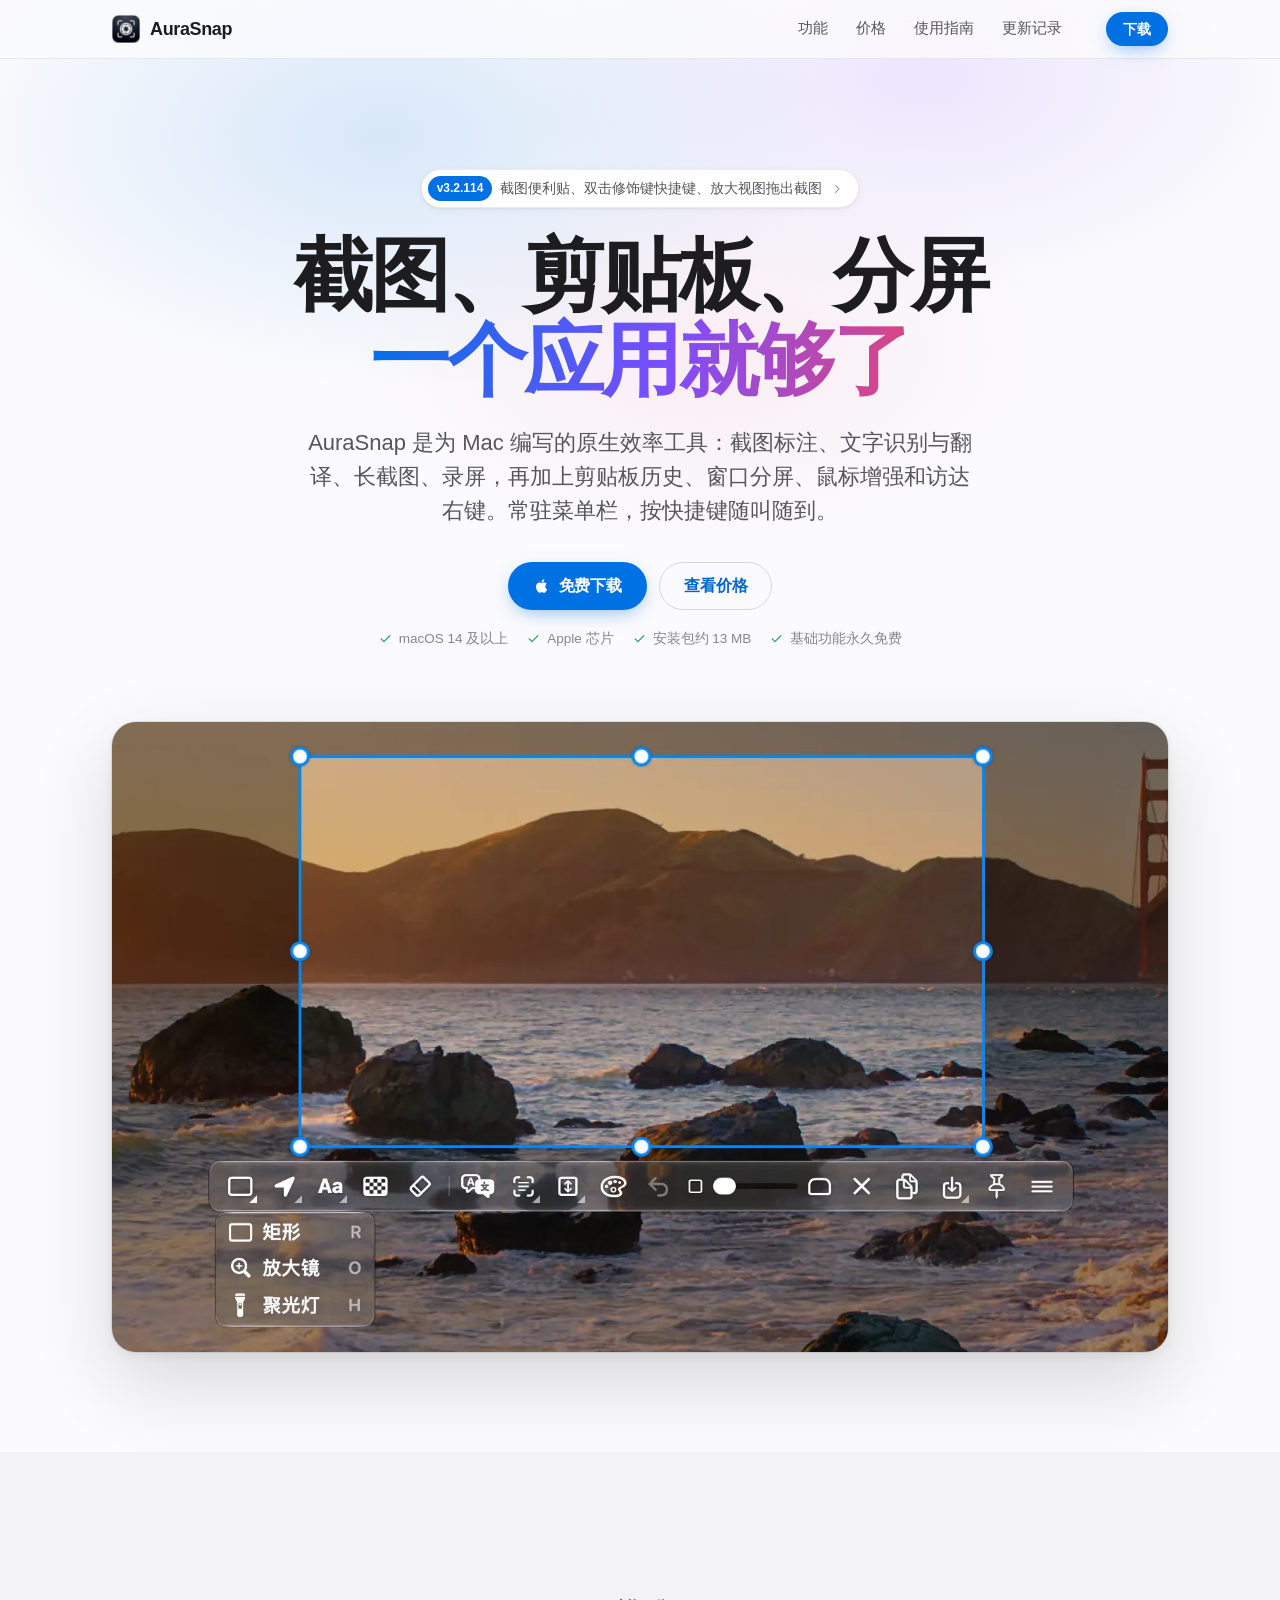
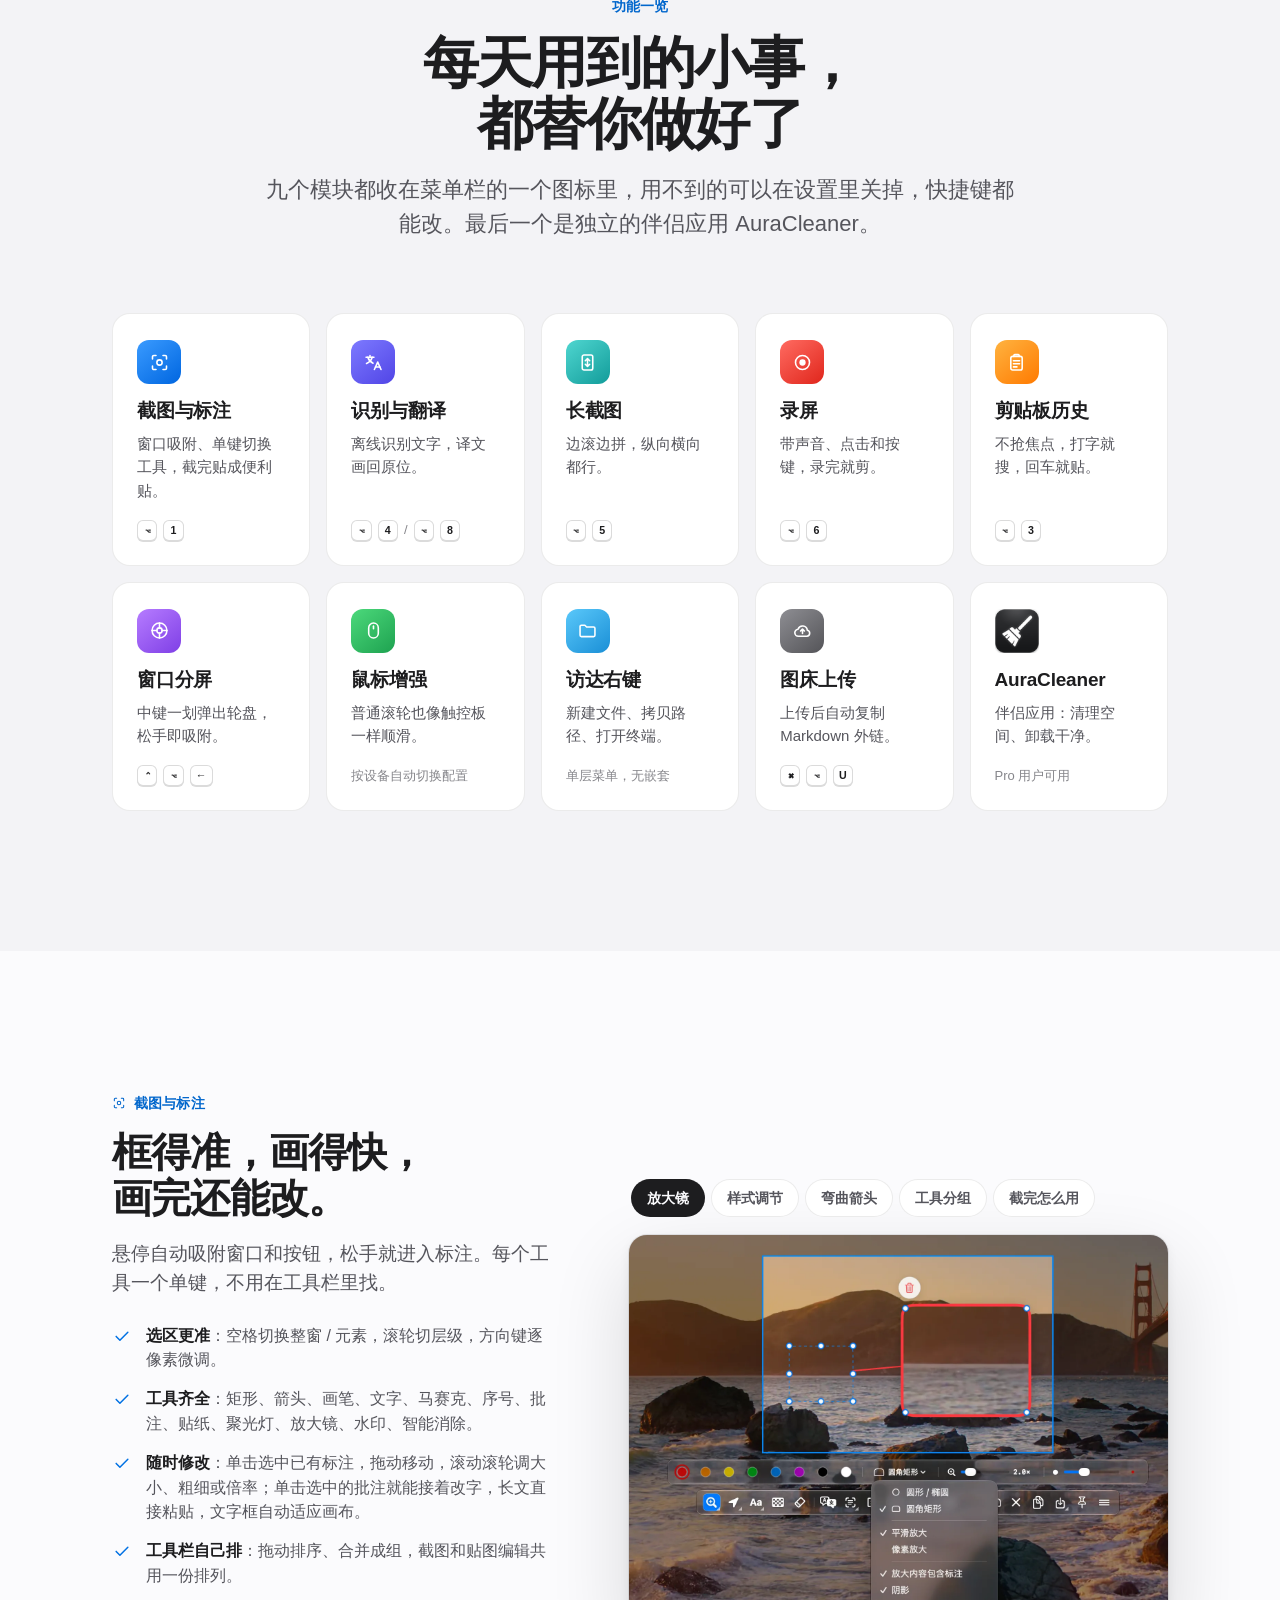
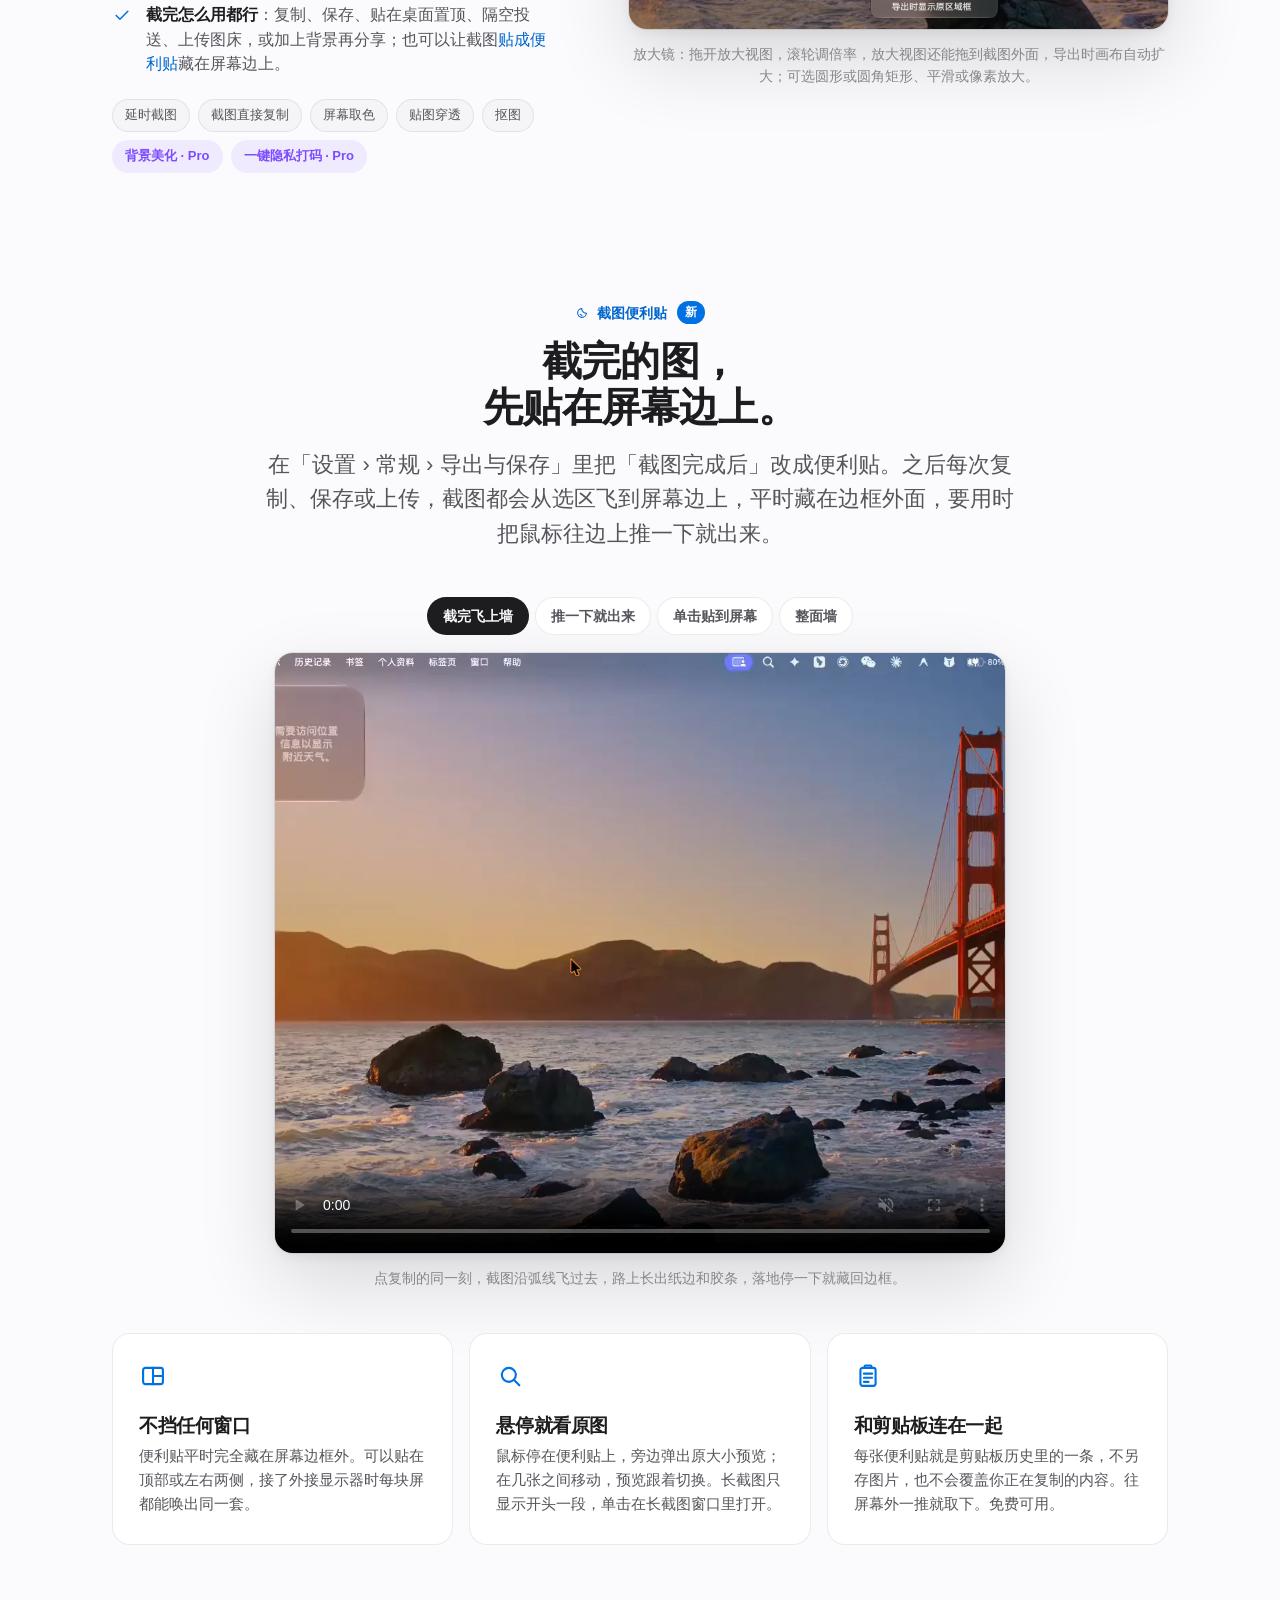
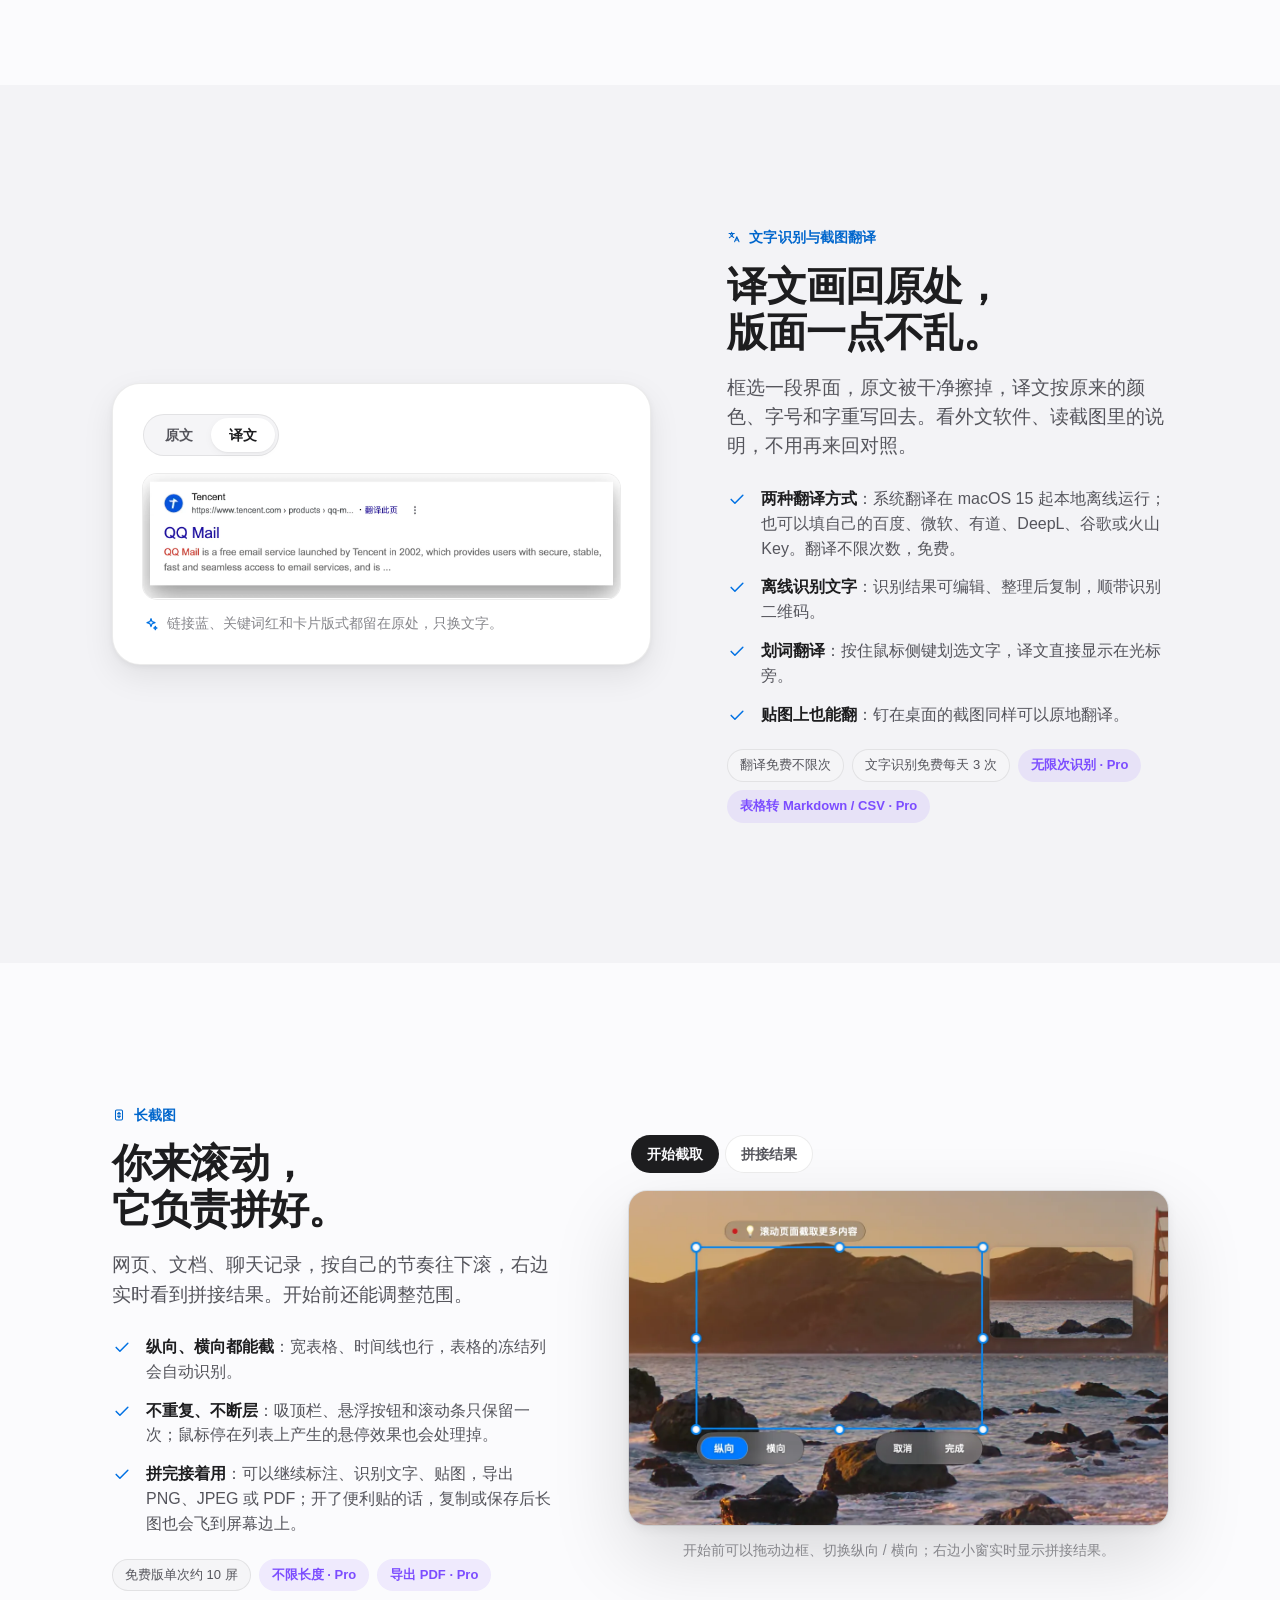
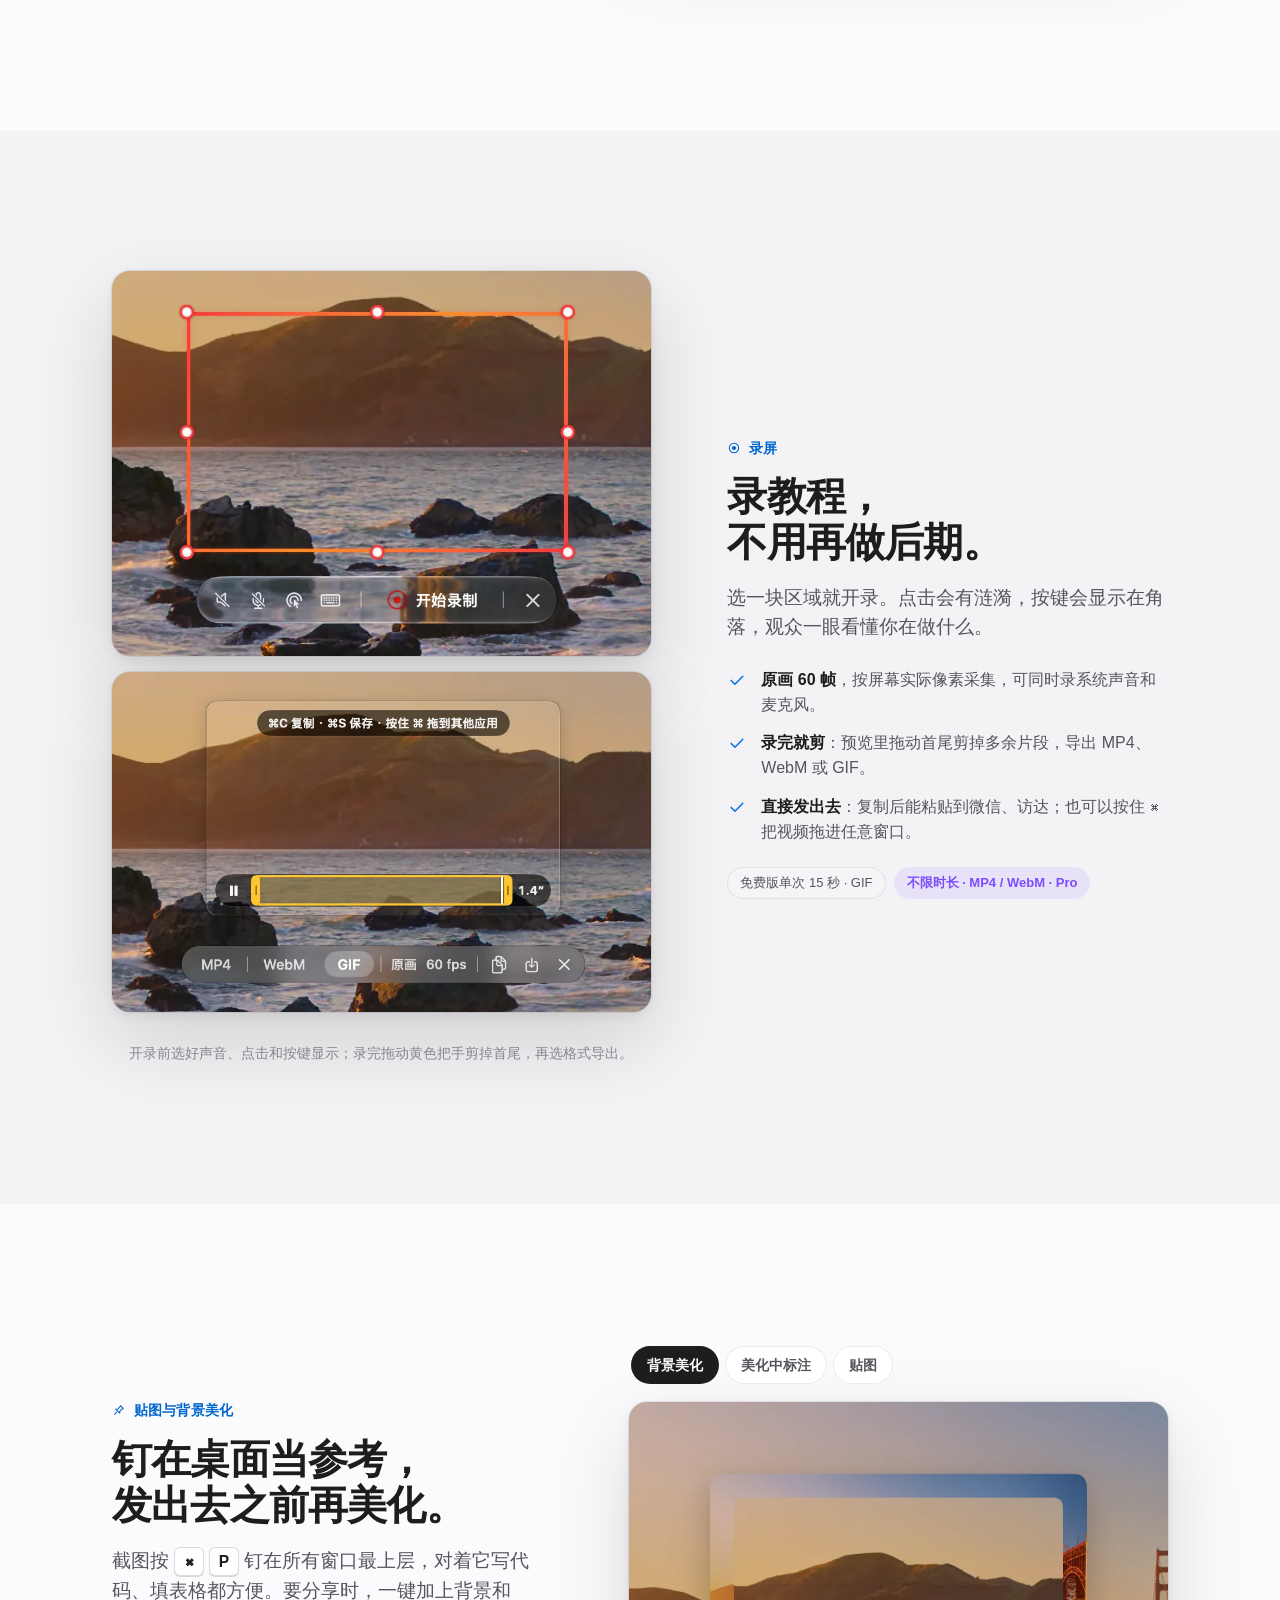
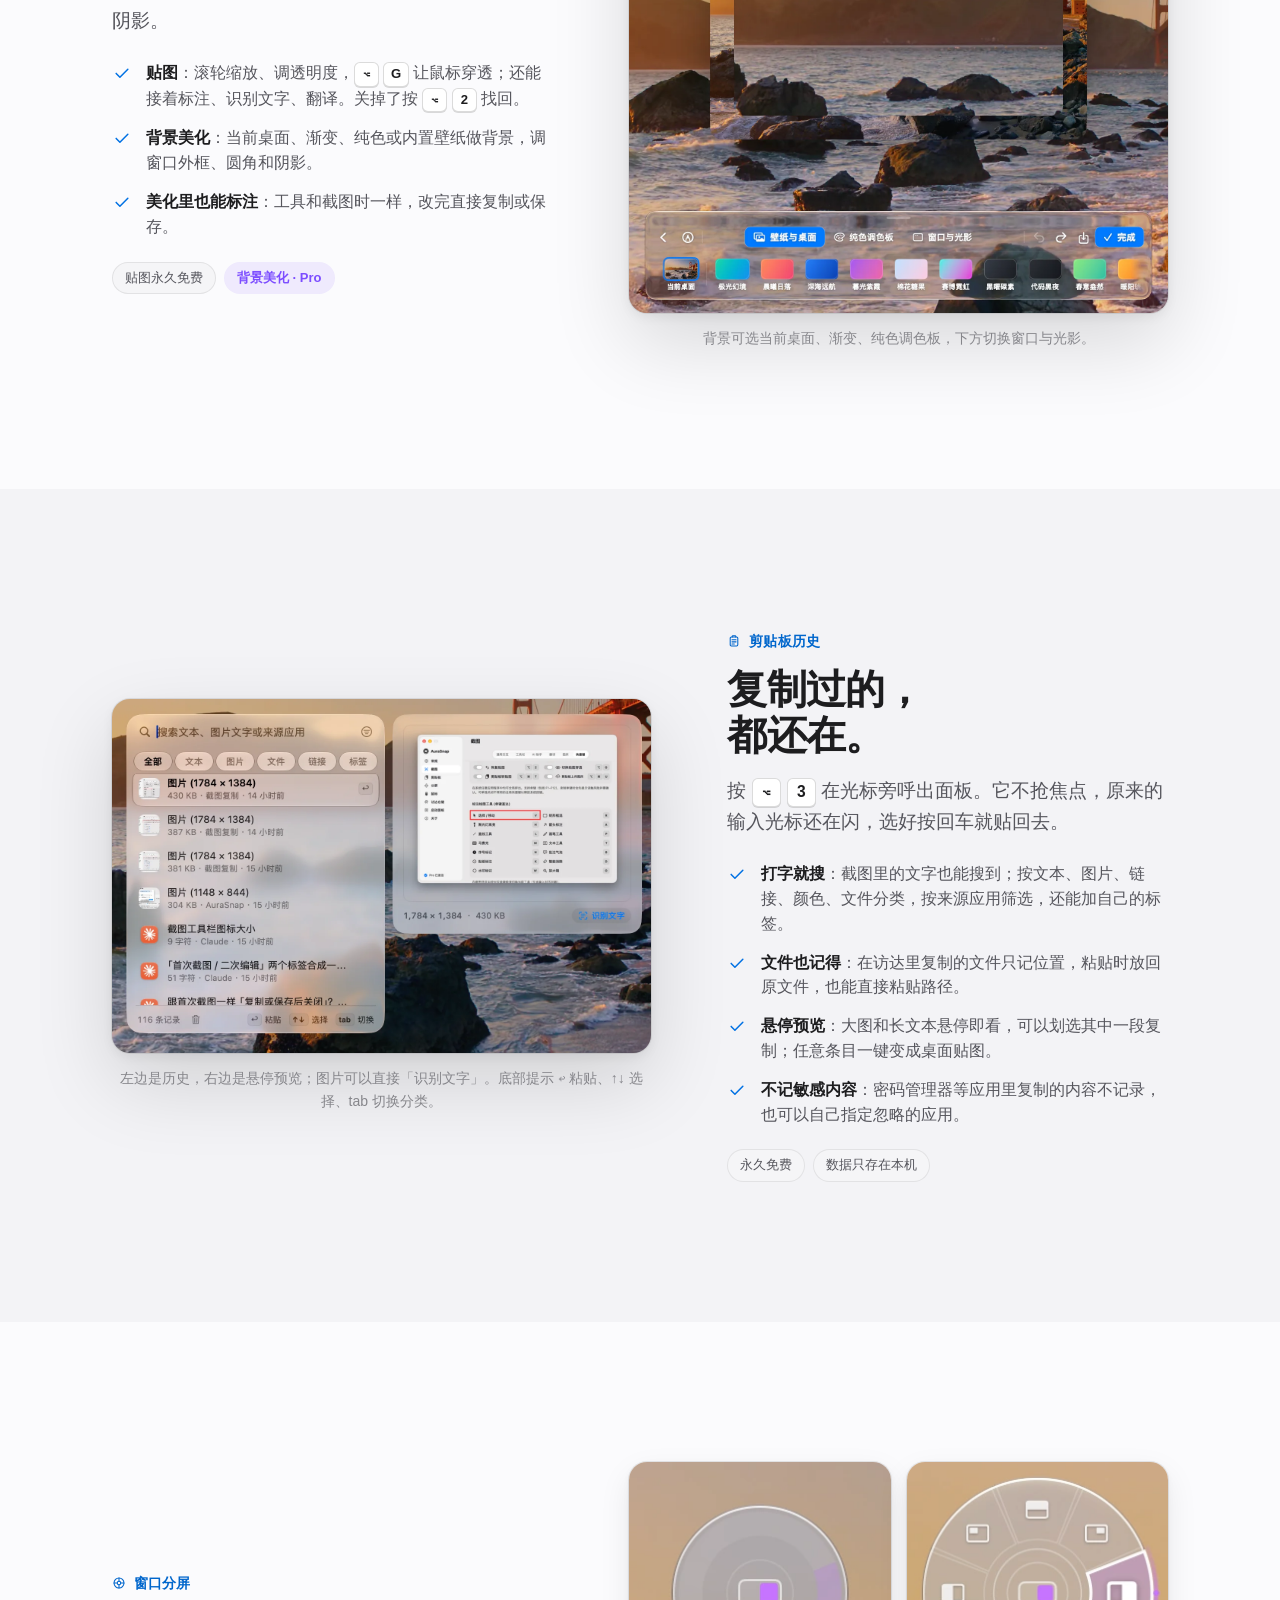
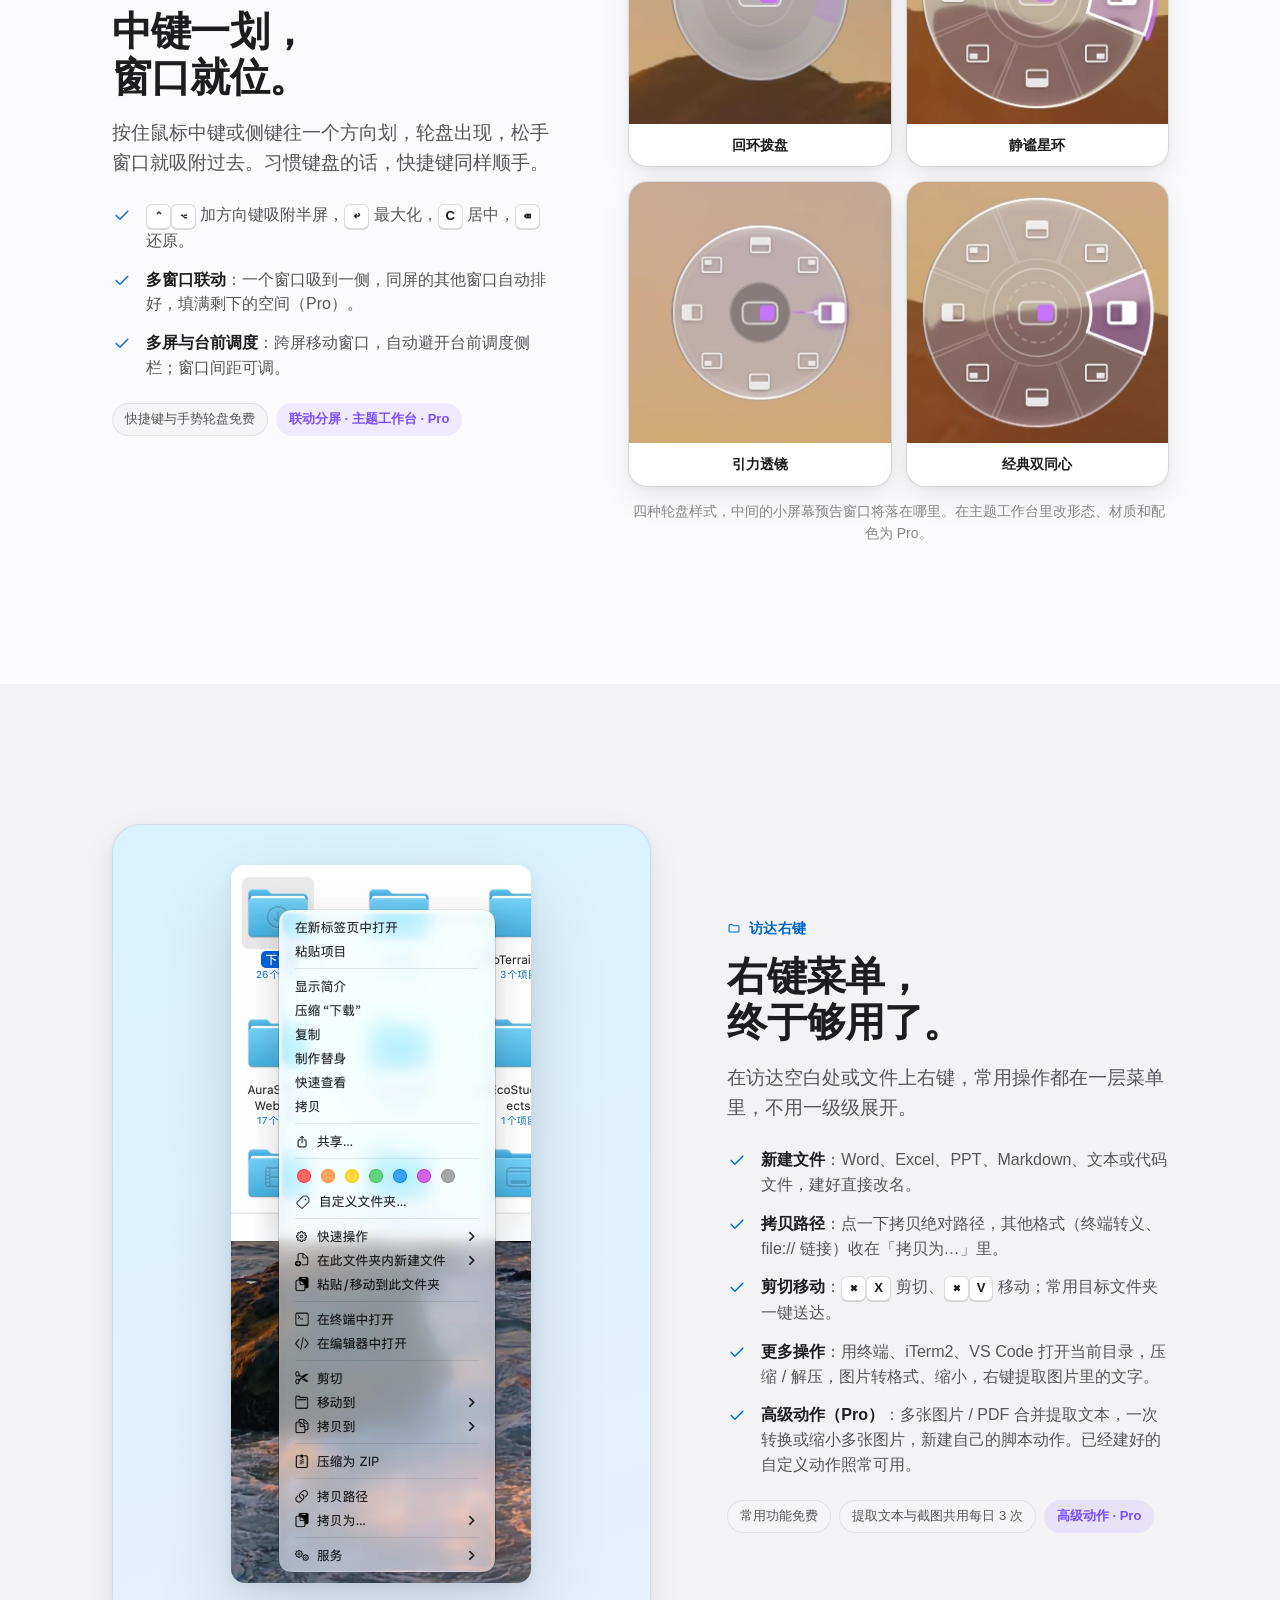
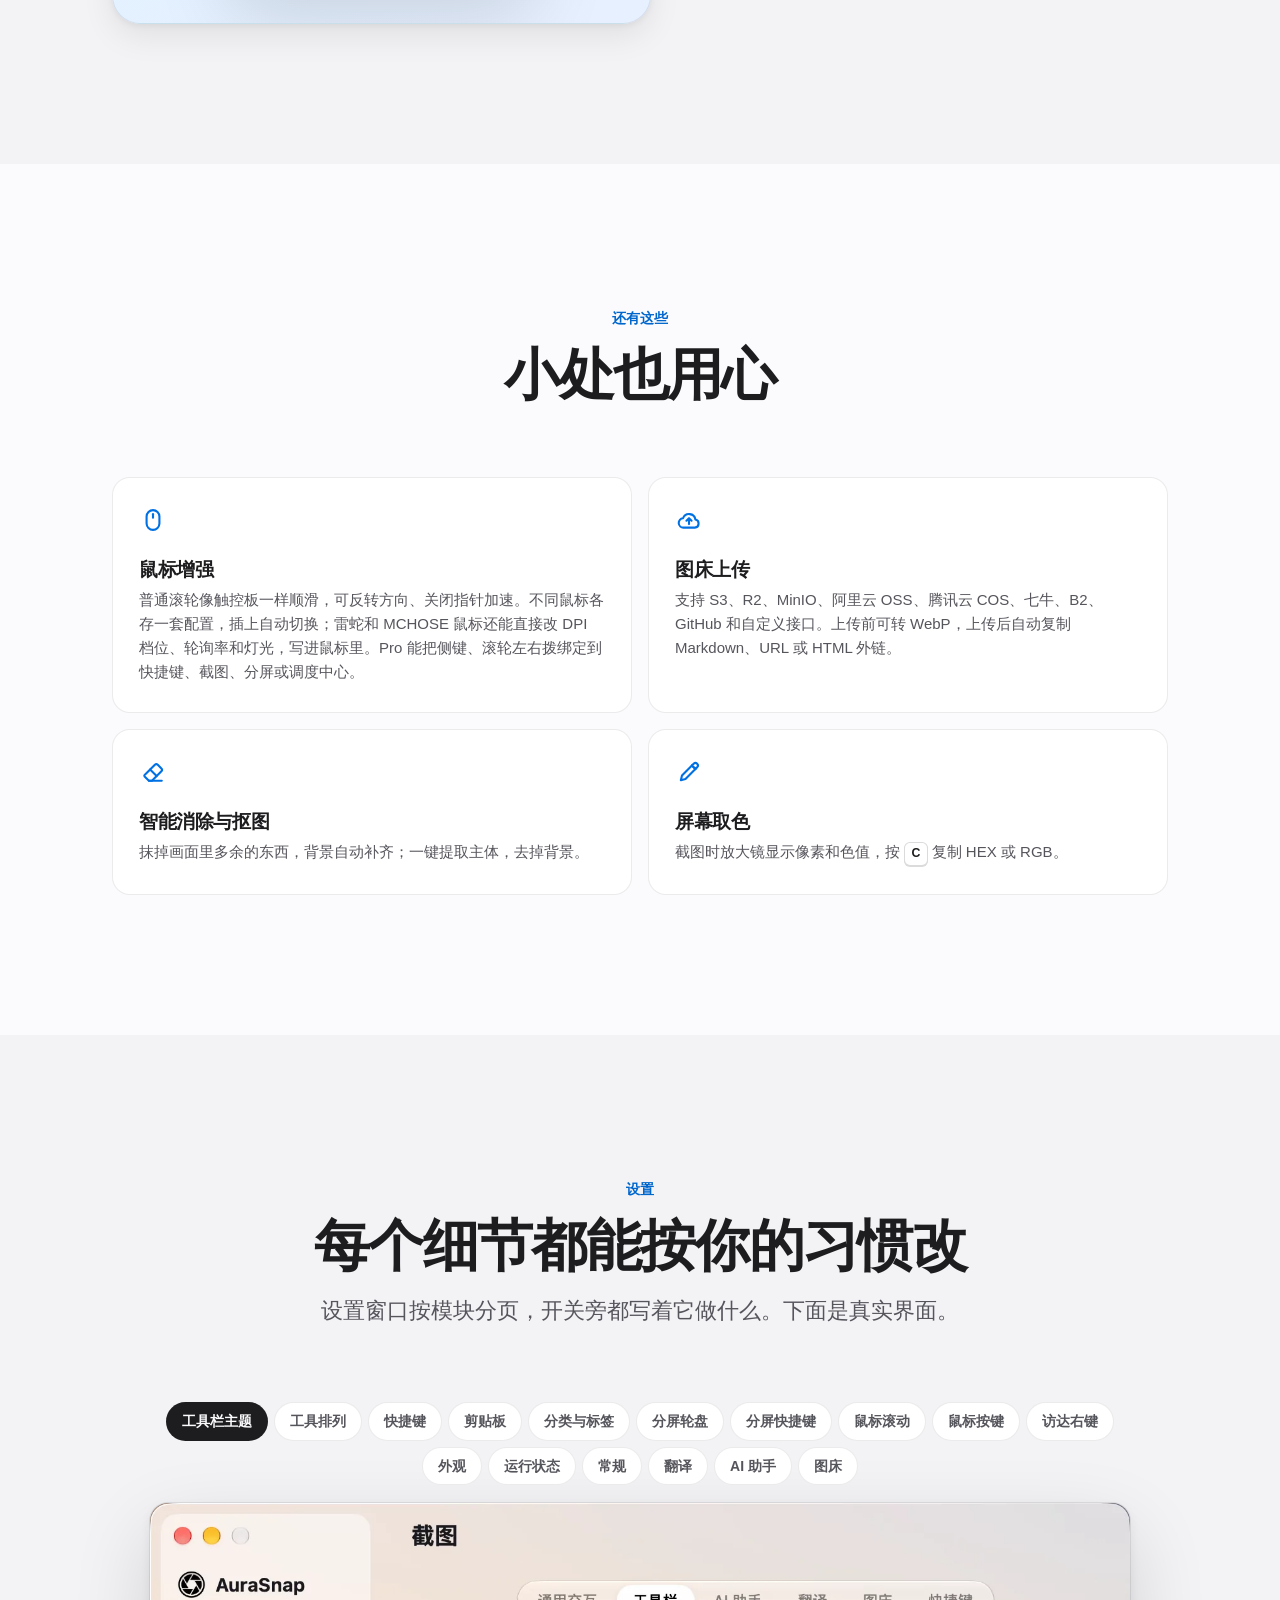
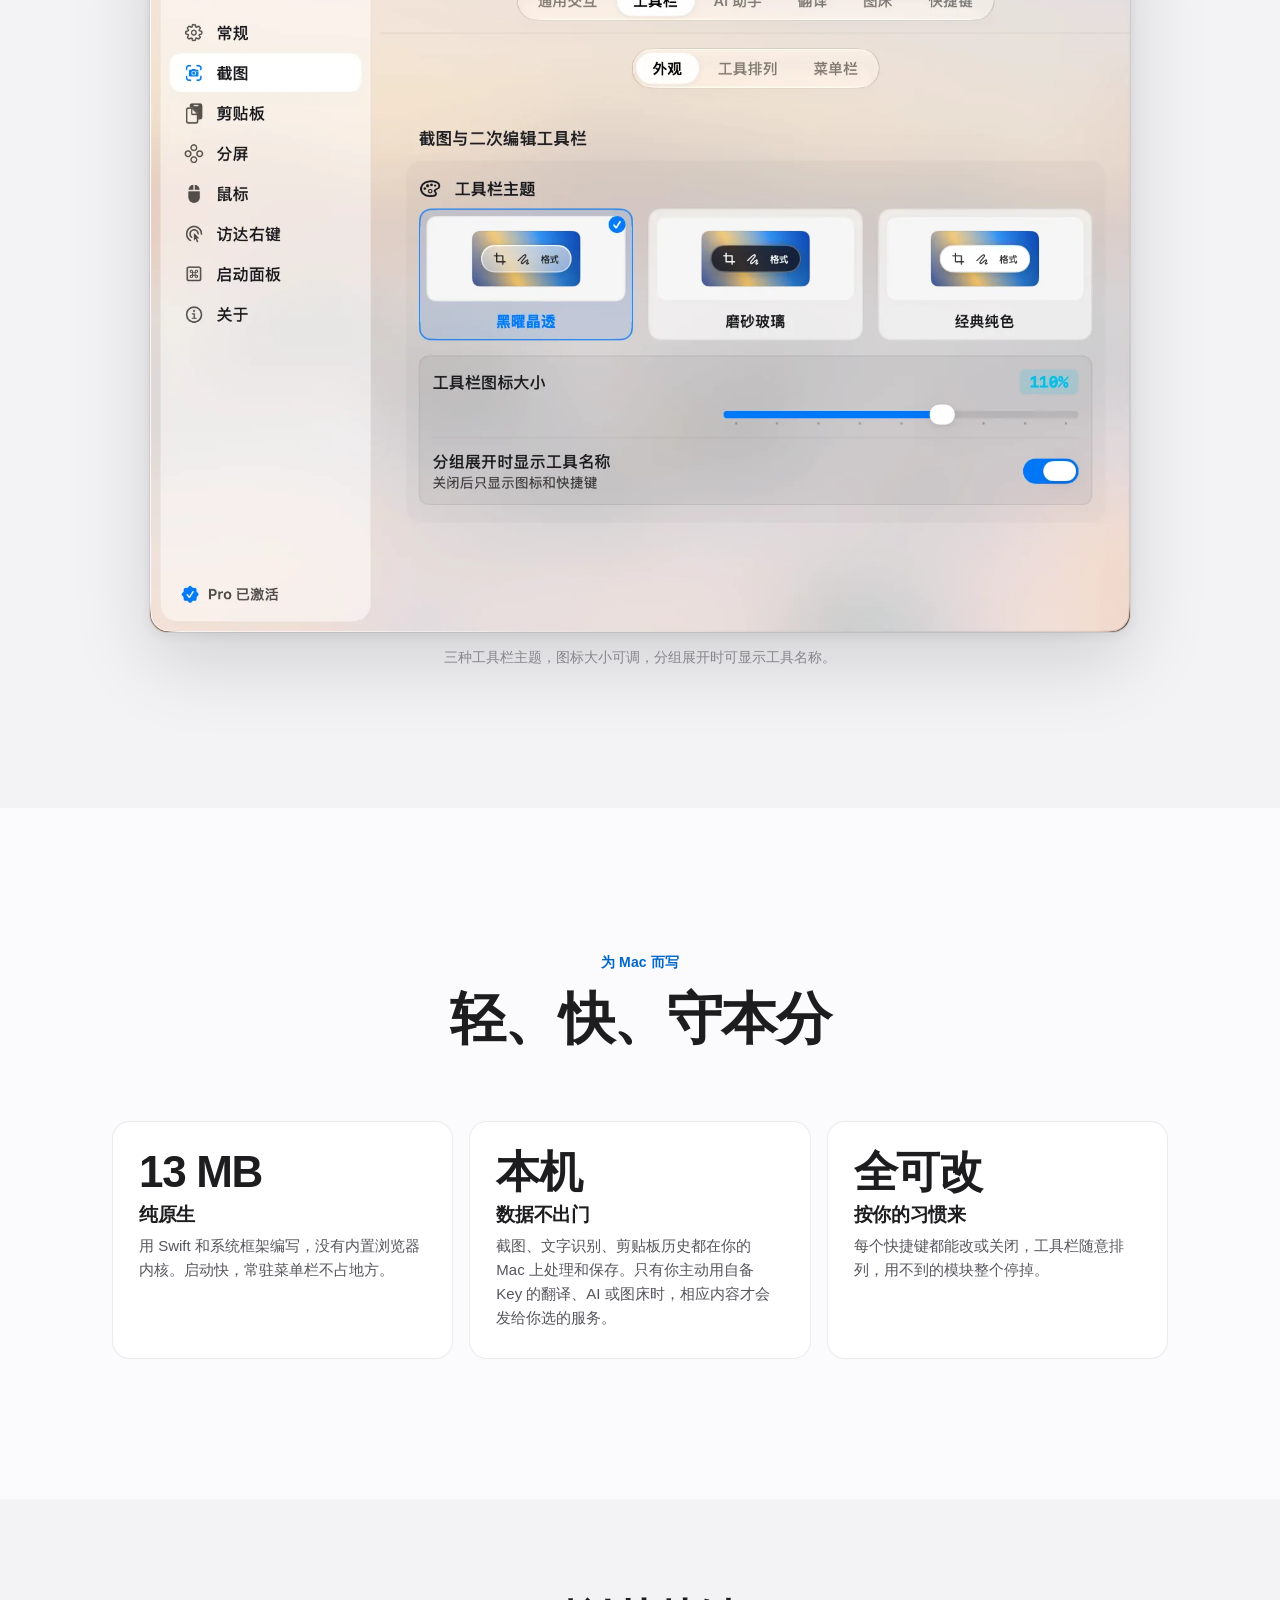
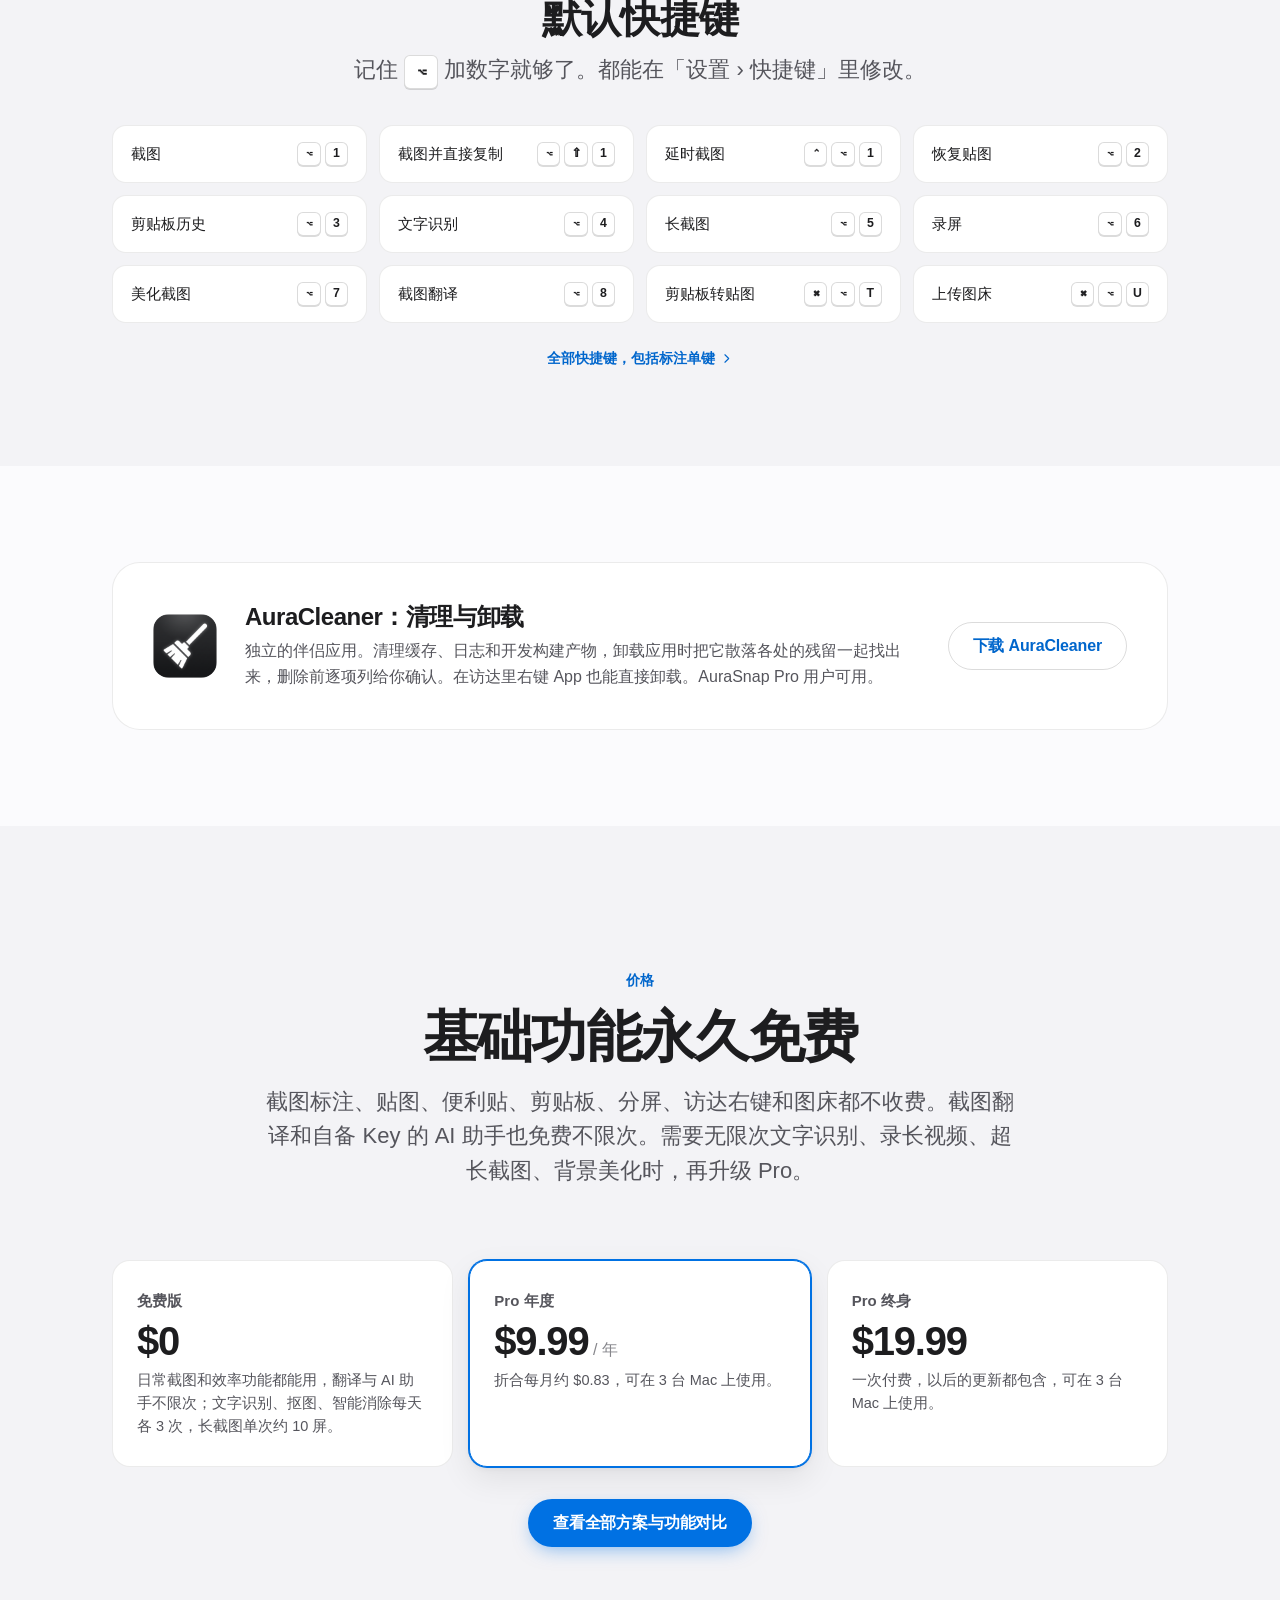
==== commit 38cf32b6: "docs(website): AI 助手、截图翻译、Bria 云端抠图改为免费，移除快捷翻译 - 价格表：翻译、AI 助手与 Bria 云端抠图移到「不收费的部分」，翻译不再每天 3 次 - 首页：翻" ====
--- a/index.html
+++ b/index.html
@@ -208,12 +208,12 @@
         <h2 class="title-md">译文画回原处，<br>版面一点不乱。</h2>
         <p class="lead">框选一段界面，原文被干净擦掉，译文按原来的颜色、字号和字重写回去。看外文软件、读截图里的说明，不用再来回对照。</p>
         <ul class="bullets">
-          <li><svg class="i"><use href="/assets/icons.svg#check"/></svg><span><b>三种翻译方式</b>：快捷翻译免配置；系统翻译在 macOS 15 起本地离线运行；也可以填自己的 DeepL、谷歌、微软、百度、腾讯或火山 Key。</span></li>
+          <li><svg class="i"><use href="/assets/icons.svg#check"/></svg><span><b>两种翻译方式</b>：系统翻译在 macOS 15 起本地离线运行；也可以填自己的百度、微软、有道、DeepL、谷歌或火山 Key。翻译不限次数，免费。</span></li>
           <li><svg class="i"><use href="/assets/icons.svg#check"/></svg><span><b>离线识别文字</b>：识别结果可编辑、整理后复制，顺带识别二维码。</span></li>
           <li><svg class="i"><use href="/assets/icons.svg#check"/></svg><span><b>划词翻译</b>：按住鼠标侧键划选文字，译文直接显示在光标旁。</span></li>
           <li><svg class="i"><use href="/assets/icons.svg#check"/></svg><span><b>贴图上也能翻</b>：钉在桌面的截图同样可以原地翻译。</span></li>
         </ul>
-        <div class="chips"><span class="chip">免费每天各 3 次</span><span class="chip chip-pro">无限次 · Pro</span><span class="chip chip-pro">表格转 Markdown / CSV · Pro</span></div>
+        <div class="chips"><span class="chip">翻译免费不限次</span><span class="chip">文字识别免费每天 3 次</span><span class="chip chip-pro">无限次识别 · Pro</span><span class="chip chip-pro">表格转 Markdown / CSV · Pro</span></div>
       </div>
       <div class="demo tr-demo reveal" id="trDemo">
         <div class="tr-switch" role="group" aria-label="切换原文与译文">
@@ -391,7 +391,7 @@
       </div>
       <div class="shot-tabs reveal wide" data-tabs>
         <div class="tab-row" role="tablist"><button type="button" role="tab" aria-selected="true" data-tab="0">工具栏主题</button><button type="button" role="tab" aria-selected="false" data-tab="1">工具排列</button><button type="button" role="tab" aria-selected="false" data-tab="2">快捷键</button><button type="button" role="tab" aria-selected="false" data-tab="3">剪贴板</button><button type="button" role="tab" aria-selected="false" data-tab="4">分类与标签</button><button type="button" role="tab" aria-selected="false" data-tab="5">分屏轮盘</button><button type="button" role="tab" aria-selected="false" data-tab="6">分屏快捷键</button><button type="button" role="tab" aria-selected="false" data-tab="7">鼠标滚动</button><button type="button" role="tab" aria-selected="false" data-tab="8">鼠标按键</button><button type="button" role="tab" aria-selected="false" data-tab="9">访达右键</button><button type="button" role="tab" aria-selected="false" data-tab="10">外观</button><button type="button" role="tab" aria-selected="false" data-tab="11">运行状态</button><button type="button" role="tab" aria-selected="false" data-tab="12">常规</button><button type="button" role="tab" aria-selected="false" data-tab="13">翻译</button><button type="button" role="tab" aria-selected="false" data-tab="14">AI 助手</button><button type="button" role="tab" aria-selected="false" data-tab="15">图床</button></div>
-        <figure class="shot" data-panel="0"><img src="/assets/shots/set-toolbar-theme.webp" alt="设置：截图工具栏主题（黑曜晶透、磨砂玻璃、经典纯色）与图标大小" width="1560" height="1160" loading="lazy" decoding="async"><figcaption>三种工具栏主题，图标大小可调，分组展开时可显示工具名称。</figcaption></figure><figure class="shot" data-panel="1" hidden><img src="/assets/shots/set-toolbar-arrange.webp" alt="设置：工具排列，顶部预览可拖动排序与分组" width="1560" height="1160" loading="lazy" decoding="async"><figcaption>顶部预览直接拖动排序、合并分组；截图和贴图编辑共用一份排列。</figcaption></figure><figure class="shot" data-panel="2" hidden><img src="/assets/shots/set-shortcuts.webp" alt="设置：全局快捷键与标注单键" width="1560" height="1160" loading="lazy" decoding="async"><figcaption>全局快捷键与标注单键都在这里，支持单个按键（如 F1–F12），也可以设成连按两下 ⌘、⌥ 这类修饰键。</figcaption></figure><figure class="shot" data-panel="3" hidden><img src="/assets/shots/set-clipboard.webp" alt="设置：剪贴板通用选项" width="1560" height="1160" loading="lazy" decoding="async"><figcaption>回贴方式、使用过的记录移到最前、记录复制的文件、图片文字识别。</figcaption></figure><figure class="shot" data-panel="4" hidden><img src="/assets/shots/set-clipboard-tabs.webp" alt="设置：剪贴板分类栏排序与自定义标签" width="1560" height="1160" loading="lazy" decoding="async"><figcaption>分类栏可调顺序、改名、隐藏，⌘1–9 快速切换。</figcaption></figure><figure class="shot" data-panel="5" hidden><img src="/assets/shots/set-wheel.webp" alt="设置：分屏轮盘外观、材质与底色" width="1560" height="1160" loading="lazy" decoding="async"><figcaption>轮盘样式、液态玻璃材质、底色与透明度。</figcaption></figure><figure class="shot" data-panel="6" hidden><img src="/assets/shots/set-window-keys.webp" alt="设置：分屏快捷键，半屏、四角与还原" width="1560" height="1160" loading="lazy" decoding="async"><figcaption>半屏、四角 1/4 屏、居中、还原，按键都能改。</figcaption></figure><figure class="shot" data-panel="7" hidden><img src="/assets/shots/set-mouse-scroll.webp" alt="设置：鼠标平滑滚动、速度与修饰键滚动" width="1560" height="1160" loading="lazy" decoding="async"><figcaption>平滑度、滚动速度、修饰键横向滚动 / 缩放 / 变速，指定应用保持原生滚动。</figcaption></figure><figure class="shot" data-panel="8" hidden><img src="/assets/shots/set-mouse-buttons.webp" alt="设置：鼠标按键映射方案，按设备自动切换" width="1560" height="1160" loading="lazy" decoding="async"><figcaption>按鼠标型号保存方案；侧键单击、按住滚轮、按住移动各自绑定动作（Pro）。</figcaption></figure><figure class="shot" data-panel="9" hidden><img src="/assets/shots/set-finder.webp" alt="设置：访达右键功能模块开关" width="1560" height="1160" loading="lazy" decoding="async"><figcaption>右键菜单里每一项都能单独开关。</figcaption></figure><figure class="shot" data-panel="10" hidden><img src="/assets/shots/set-appearance.webp" alt="设置：设置面板主题与识别结果窗口主题" width="1560" height="1160" loading="lazy" decoding="async"><figcaption>设置面板有液态玻璃与经典纯色、深浅两种配色。</figcaption></figure><figure class="shot" data-panel="11" hidden><img src="/assets/shots/set-performance.webp" alt="设置：应用资源占用与模块运行状态" width="1560" height="1160" loading="lazy" decoding="async"><figcaption>实时查看 CPU、内存占用和各模块运行状态，用不到的模块可以停掉。</figcaption></figure><figure class="shot" data-panel="12" hidden><img src="/assets/shots/set-general.webp" alt="设置：常规，语言、开机自启、截图格式与保存路径（路径已打码）" width="1560" height="1160" loading="lazy" decoding="async"><figcaption>语言、开机自启、截图格式、保存与复制时附带窗口阴影、默认保存位置。</figcaption></figure><figure class="shot" data-panel="13" hidden><img src="/assets/shots/set-translate.webp" alt="设置：截图翻译模式与服务商（App ID 与密钥已打码）" width="1560" height="1160" loading="lazy" decoding="async"><figcaption>快捷翻译、系统翻译、自定义 Key 三种模式；自备 Key 时选服务商并测试连接。</figcaption></figure><figure class="shot" data-panel="14" hidden><img src="/assets/shots/set-ai.webp" alt="设置：AI 助手服务商与 API 配置（密钥与地址已打码）" width="1560" height="1160" loading="lazy" decoding="async"><figcaption>AI 助手可接 OpenAI 兼容接口或本地 Ollama，需自备 Key（Pro）。</figcaption></figure><figure class="shot" data-panel="15" hidden><img src="/assets/shots/set-imagehost.webp" alt="设置：图床服务商、链接格式与命名规则（账号已打码）" width="1560" height="1160" loading="lazy" decoding="async"><figcaption>选择存储服务、链接格式、命名规则与上传格式，可设为截图后自动上传。</figcaption></figure>
+        <figure class="shot" data-panel="0"><img src="/assets/shots/set-toolbar-theme.webp" alt="设置：截图工具栏主题（黑曜晶透、磨砂玻璃、经典纯色）与图标大小" width="1560" height="1160" loading="lazy" decoding="async"><figcaption>三种工具栏主题，图标大小可调，分组展开时可显示工具名称。</figcaption></figure><figure class="shot" data-panel="1" hidden><img src="/assets/shots/set-toolbar-arrange.webp" alt="设置：工具排列，顶部预览可拖动排序与分组" width="1560" height="1160" loading="lazy" decoding="async"><figcaption>顶部预览直接拖动排序、合并分组；截图和贴图编辑共用一份排列。</figcaption></figure><figure class="shot" data-panel="2" hidden><img src="/assets/shots/set-shortcuts.webp" alt="设置：全局快捷键与标注单键" width="1560" height="1160" loading="lazy" decoding="async"><figcaption>全局快捷键与标注单键都在这里，支持单个按键（如 F1–F12），也可以设成连按两下 ⌘、⌥ 这类修饰键。</figcaption></figure><figure class="shot" data-panel="3" hidden><img src="/assets/shots/set-clipboard.webp" alt="设置：剪贴板通用选项" width="1560" height="1160" loading="lazy" decoding="async"><figcaption>回贴方式、使用过的记录移到最前、记录复制的文件、图片文字识别。</figcaption></figure><figure class="shot" data-panel="4" hidden><img src="/assets/shots/set-clipboard-tabs.webp" alt="设置：剪贴板分类栏排序与自定义标签" width="1560" height="1160" loading="lazy" decoding="async"><figcaption>分类栏可调顺序、改名、隐藏，⌘1–9 快速切换。</figcaption></figure><figure class="shot" data-panel="5" hidden><img src="/assets/shots/set-wheel.webp" alt="设置：分屏轮盘外观、材质与底色" width="1560" height="1160" loading="lazy" decoding="async"><figcaption>轮盘样式、液态玻璃材质、底色与透明度。</figcaption></figure><figure class="shot" data-panel="6" hidden><img src="/assets/shots/set-window-keys.webp" alt="设置：分屏快捷键，半屏、四角与还原" width="1560" height="1160" loading="lazy" decoding="async"><figcaption>半屏、四角 1/4 屏、居中、还原，按键都能改。</figcaption></figure><figure class="shot" data-panel="7" hidden><img src="/assets/shots/set-mouse-scroll.webp" alt="设置：鼠标平滑滚动、速度与修饰键滚动" width="1560" height="1160" loading="lazy" decoding="async"><figcaption>平滑度、滚动速度、修饰键横向滚动 / 缩放 / 变速，指定应用保持原生滚动。</figcaption></figure><figure class="shot" data-panel="8" hidden><img src="/assets/shots/set-mouse-buttons.webp" alt="设置：鼠标按键映射方案，按设备自动切换" width="1560" height="1160" loading="lazy" decoding="async"><figcaption>按鼠标型号保存方案；侧键单击、按住滚轮、按住移动各自绑定动作（Pro）。</figcaption></figure><figure class="shot" data-panel="9" hidden><img src="/assets/shots/set-finder.webp" alt="设置：访达右键功能模块开关" width="1560" height="1160" loading="lazy" decoding="async"><figcaption>右键菜单里每一项都能单独开关。</figcaption></figure><figure class="shot" data-panel="10" hidden><img src="/assets/shots/set-appearance.webp" alt="设置：设置面板主题与识别结果窗口主题" width="1560" height="1160" loading="lazy" decoding="async"><figcaption>设置面板有液态玻璃与经典纯色、深浅两种配色。</figcaption></figure><figure class="shot" data-panel="11" hidden><img src="/assets/shots/set-performance.webp" alt="设置：应用资源占用与模块运行状态" width="1560" height="1160" loading="lazy" decoding="async"><figcaption>实时查看 CPU、内存占用和各模块运行状态，用不到的模块可以停掉。</figcaption></figure><figure class="shot" data-panel="12" hidden><img src="/assets/shots/set-general.webp" alt="设置：常规，语言、开机自启、截图格式与保存路径（路径已打码）" width="1560" height="1160" loading="lazy" decoding="async"><figcaption>语言、开机自启、截图格式、保存与复制时附带窗口阴影、默认保存位置。</figcaption></figure><figure class="shot" data-panel="13" hidden><img src="/assets/shots/set-translate.webp" alt="设置：截图翻译模式与服务商（App ID 与密钥已打码）" width="1560" height="1160" loading="lazy" decoding="async"><figcaption>系统翻译与自定义 Key 两种模式；自备 Key 时选服务商并测试连接。</figcaption></figure><figure class="shot" data-panel="14" hidden><img src="/assets/shots/set-ai.webp" alt="设置：AI 助手服务商与 API 配置（密钥与地址已打码）" width="1560" height="1160" loading="lazy" decoding="async"><figcaption>AI 助手可接 OpenAI 兼容接口或本地 Ollama，自备 Key 即可免费使用。</figcaption></figure><figure class="shot" data-panel="15" hidden><img src="/assets/shots/set-imagehost.webp" alt="设置：图床服务商、链接格式与命名规则（账号已打码）" width="1560" height="1160" loading="lazy" decoding="async"><figcaption>选择存储服务、链接格式、命名规则与上传格式，可设为截图后自动上传。</figcaption></figure>
       </div>
     </div>
   </section>
@@ -405,7 +405,7 @@
       </div>
       <div class="spot-grid">
         <div class="spot reveal"><div class="big">13 MB</div><h3>纯原生</h3><p>用 Swift 和系统框架编写，没有内置浏览器内核。启动快，常驻菜单栏不占地方。</p></div>
-        <div class="spot reveal"><div class="big">本机</div><h3>数据不出门</h3><p>截图、文字识别、剪贴板历史都在你的 Mac 上处理和保存。只有你主动用在线翻译、AI 或图床时，相应内容才会发给你选的服务。</p></div>
+        <div class="spot reveal"><div class="big">本机</div><h3>数据不出门</h3><p>截图、文字识别、剪贴板历史都在你的 Mac 上处理和保存。只有你主动用自备 Key 的翻译、AI 或图床时，相应内容才会发给你选的服务。</p></div>
         <div class="spot reveal"><div class="big">全可改</div><h3>按你的习惯来</h3><p>每个快捷键都能改或关闭，工具栏随意排列，用不到的模块整个停掉。</p></div>
       </div>
     </div>
@@ -456,10 +456,10 @@
       <div class="head reveal">
         <span class="eyebrow">价格</span>
         <h2 class="title-lg">基础功能永久免费</h2>
-        <p class="lead">截图标注、贴图、便利贴、剪贴板、分屏、访达右键和图床都不收费。需要无限次识别翻译、录长视频、超长截图、背景美化时，再升级 Pro。</p>
+        <p class="lead">截图标注、贴图、便利贴、剪贴板、分屏、访达右键和图床都不收费。截图翻译和自备 Key 的 AI 助手也免费不限次。需要无限次文字识别、录长视频、超长截图、背景美化时，再升级 Pro。</p>
       </div>
       <div class="price-mini">
-        <div class="pm reveal"><span class="nm">免费版</span><span class="pr">$0</span><p>日常截图和效率功能都能用；文字识别、翻译、抠图、智能消除每天各 3 次，长截图单次约 10 屏。</p></div>
+        <div class="pm reveal"><span class="nm">免费版</span><span class="pr">$0</span><p>日常截图和效率功能都能用，翻译与 AI 助手不限次；文字识别、抠图、智能消除每天各 3 次，长截图单次约 10 屏。</p></div>
         <div class="pm hl reveal"><span class="nm">Pro 年度</span><span class="pr">$9.99<small> / 年</small></span><p>折合每月约 $0.83，可在 3 台 Mac 上使用。</p></div>
         <div class="pm reveal"><span class="nm">Pro 终身</span><span class="pr">$19.99</span><p>一次付费，以后的更新都包含，可在 3 台 Mac 上使用。</p></div>
       </div>
@@ -495,7 +495,7 @@
       <div class="faq reveal">
         <details>
           <summary>免费版能用多久，有什么限制？<svg class="i"><use href="/assets/icons.svg#chevron"/></svg></summary>
-          <div class="ans"><p>一直能用。截图和标注、贴图、便利贴、剪贴板历史、窗口分屏、访达右键、图床都没有次数限制。文字识别（含访达右键提取文本）、截图翻译、抠图和智能消除每天各 3 次，第二天自动恢复；长截图单次约 10 屏；录屏单次 15 秒，导出 GIF。多窗口联动分屏、轮盘主题工作台和访达右键的高级动作需要 Pro。</p>
+          <div class="ans"><p>一直能用。截图和标注、贴图、便利贴、剪贴板历史、窗口分屏、访达右键、图床都没有次数限制。截图翻译、AI 助手和 Bria 云端抠图用的是系统翻译或你自己的 API Key，也不限次数。文字识别（含访达右键提取文本）、抠图和智能消除每天各 3 次，第二天自动恢复；长截图单次约 10 屏；录屏单次 15 秒，导出 GIF。多窗口联动分屏、轮盘主题工作台和访达右键的高级动作需要 Pro。</p>
           <p>以前就在用的功能不会因为升级被收走：比如更新前已经在用联动分屏、已经建好的自定义右键动作，都照常可用。</p></div>
         </details>
         <details>
@@ -504,7 +504,7 @@
         </details>
         <details>
           <summary>我的截图会被上传吗？<svg class="i"><use href="/assets/icons.svg#chevron"/></svg></summary>
-          <div class="ans"><p>不会。截图、文字识别、剪贴板历史都在本机处理和保存。只有在你主动使用快捷翻译、自备 Key 的翻译、AI 视觉或图床上传时，对应的文字或图片才会发给你选择的服务。详见<a href="/privacy">隐私政策</a>。</p></div>
+          <div class="ans"><p>不会。截图、文字识别、剪贴板历史都在本机处理和保存。只有在你主动使用自备 Key 的翻译、AI 助手、云端抠图或图床上传时，对应的文字或图片才会发给你选择的服务。详见<a href="/privacy">隐私政策</a>。</p></div>
         </details>
         <details>
           <summary>为什么需要屏幕录制和辅助功能权限？<svg class="i"><use href="/assets/icons.svg#chevron"/></svg></summary>
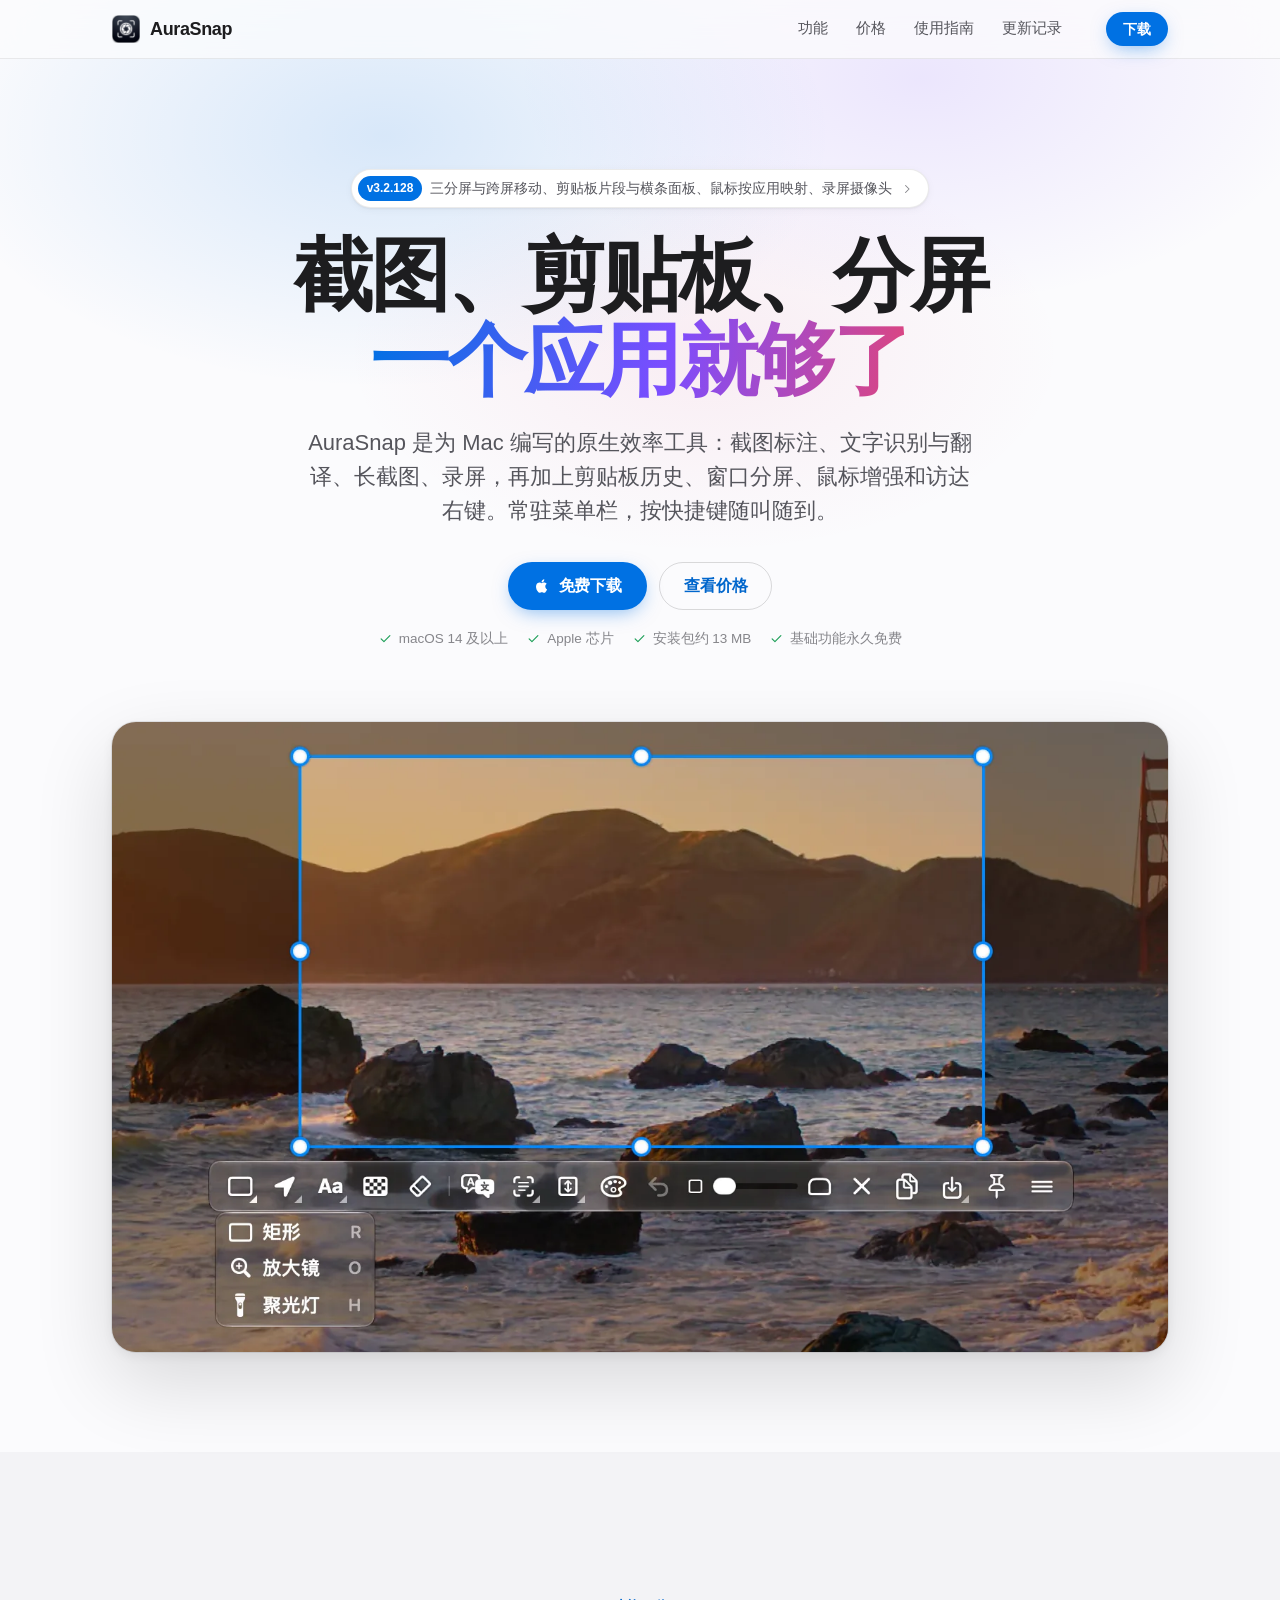
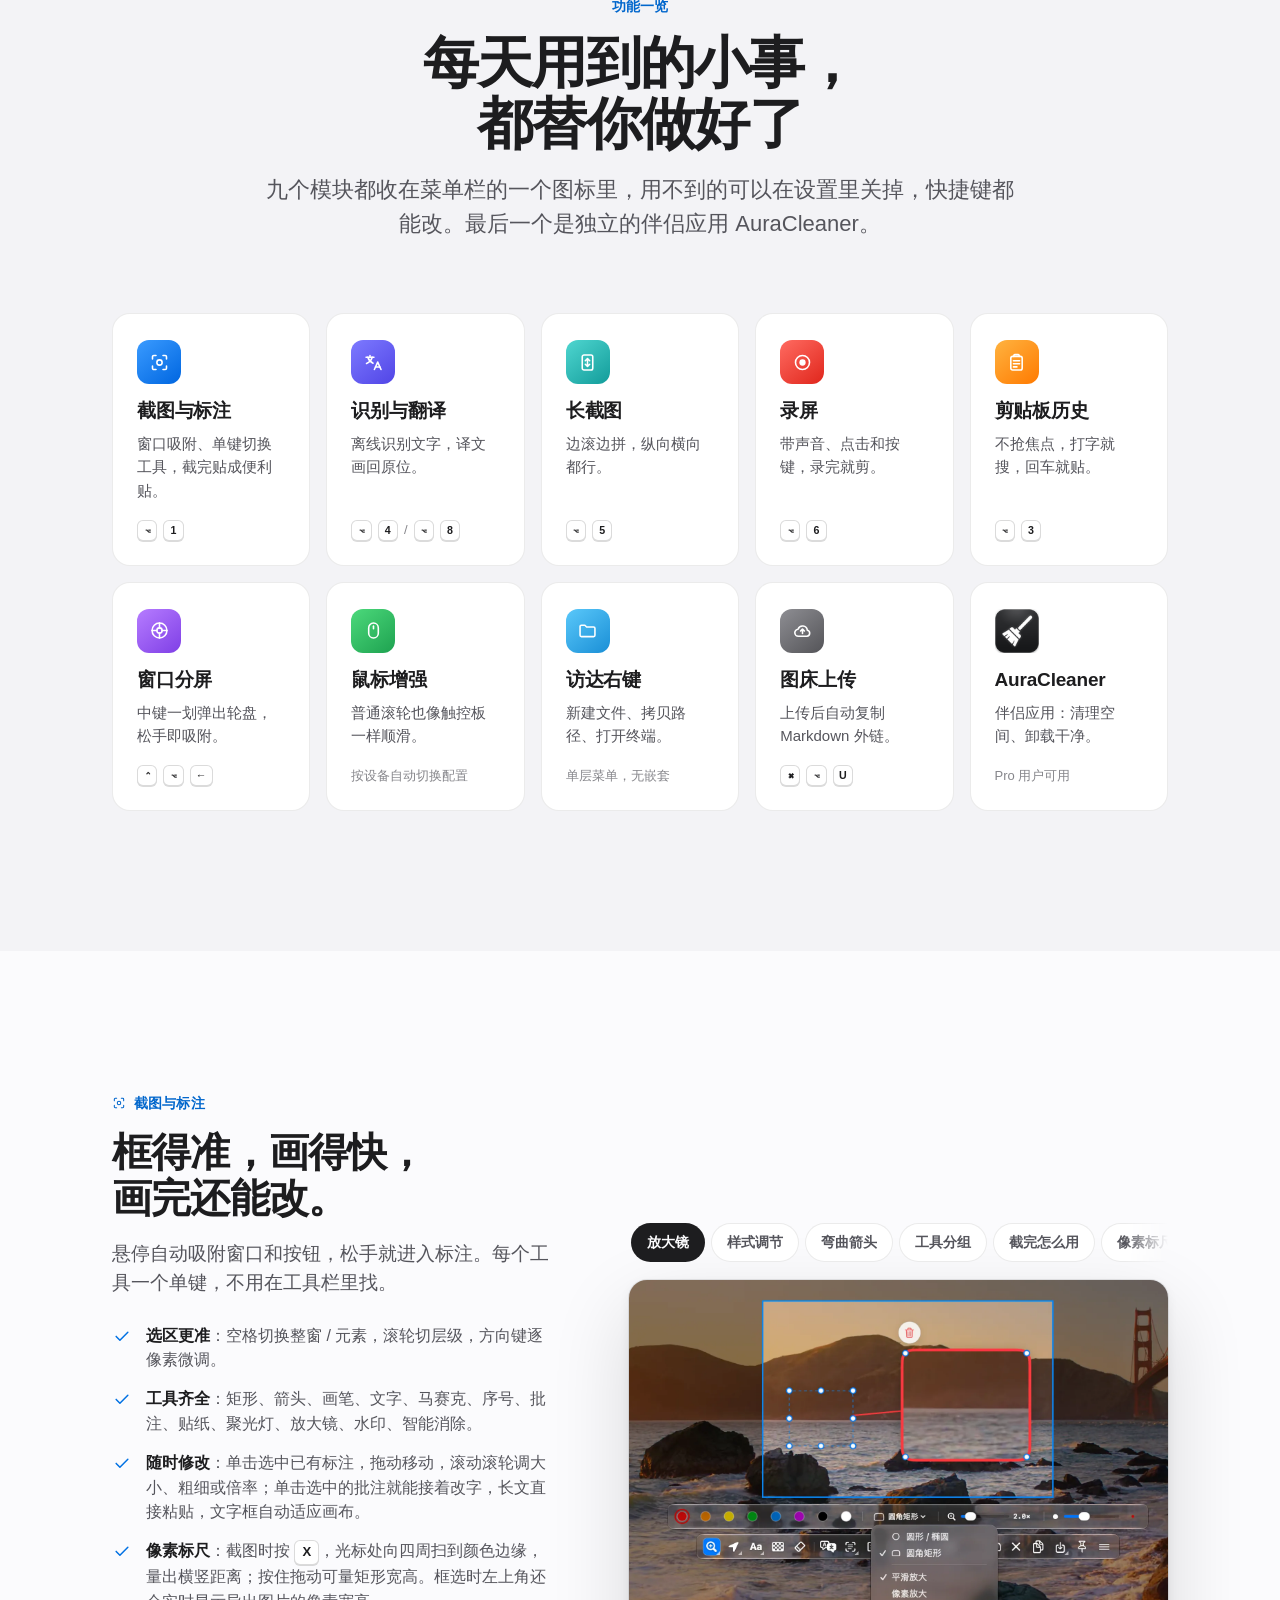
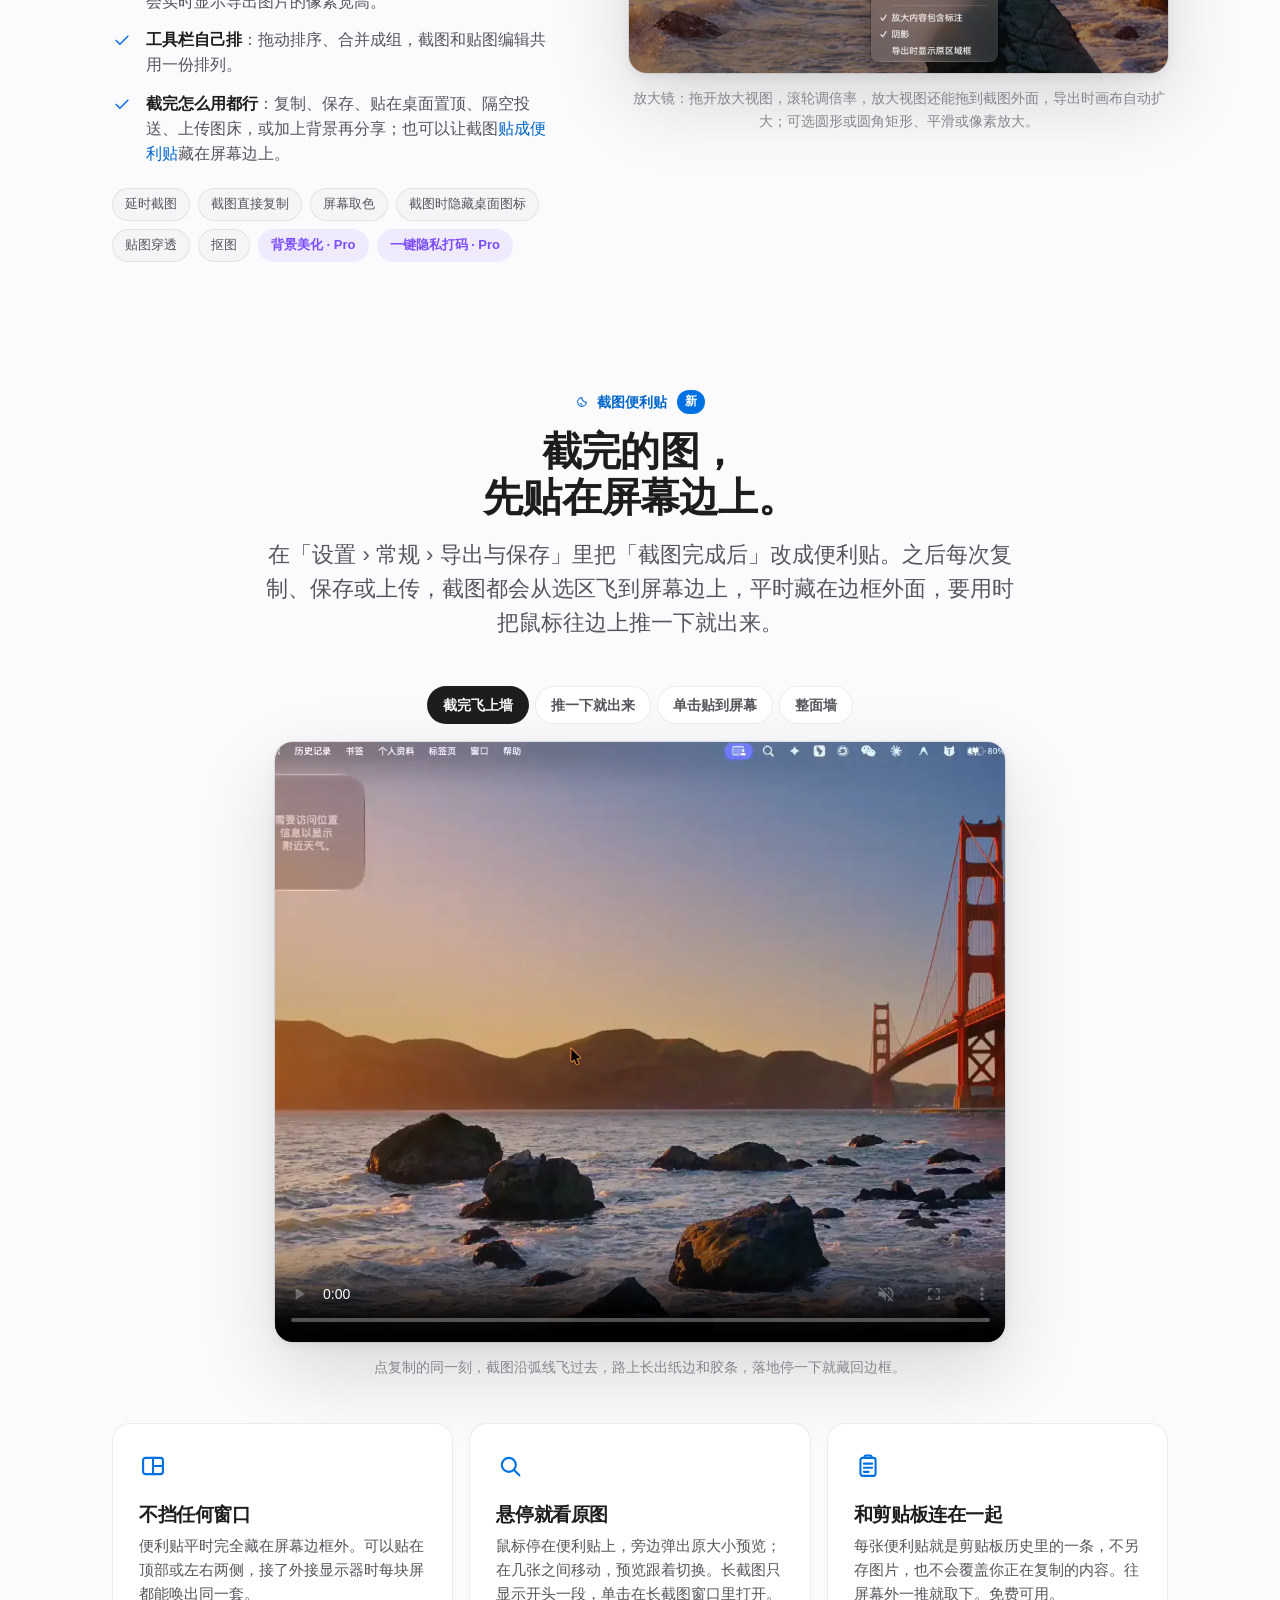
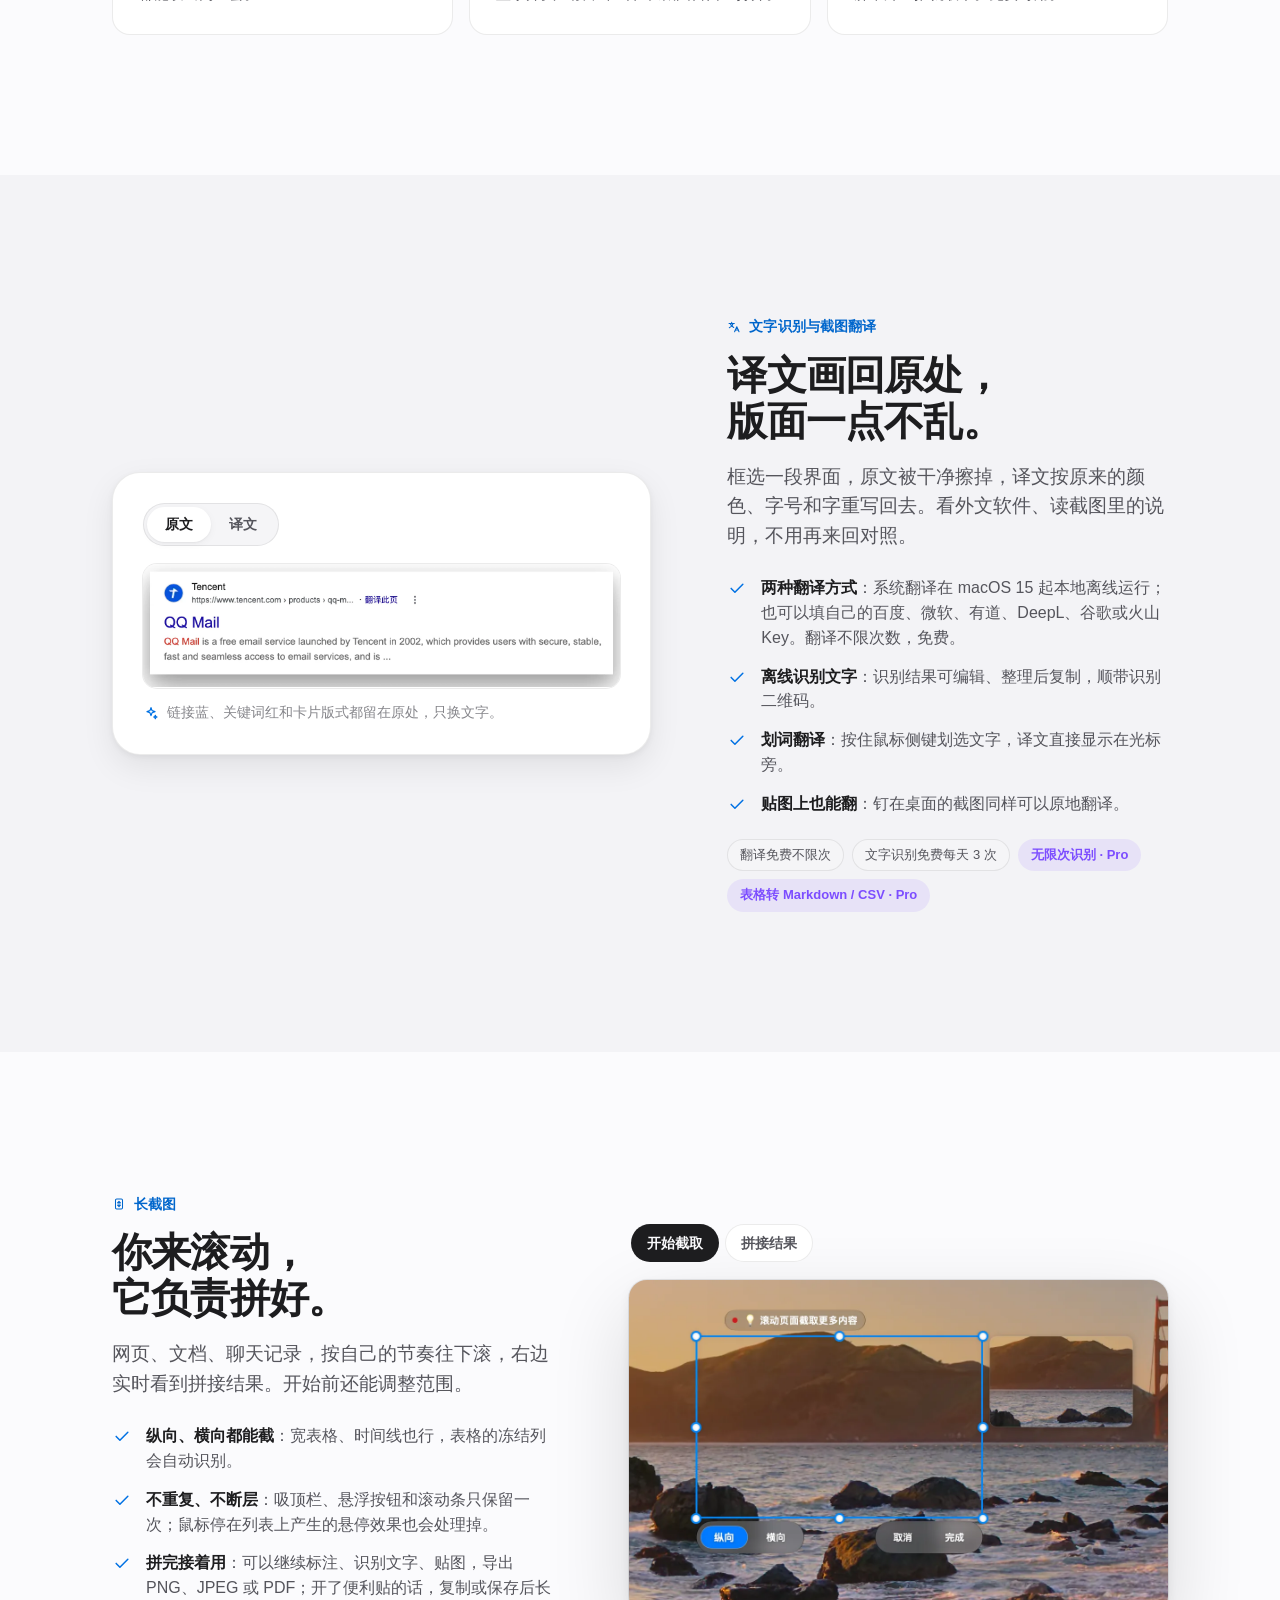
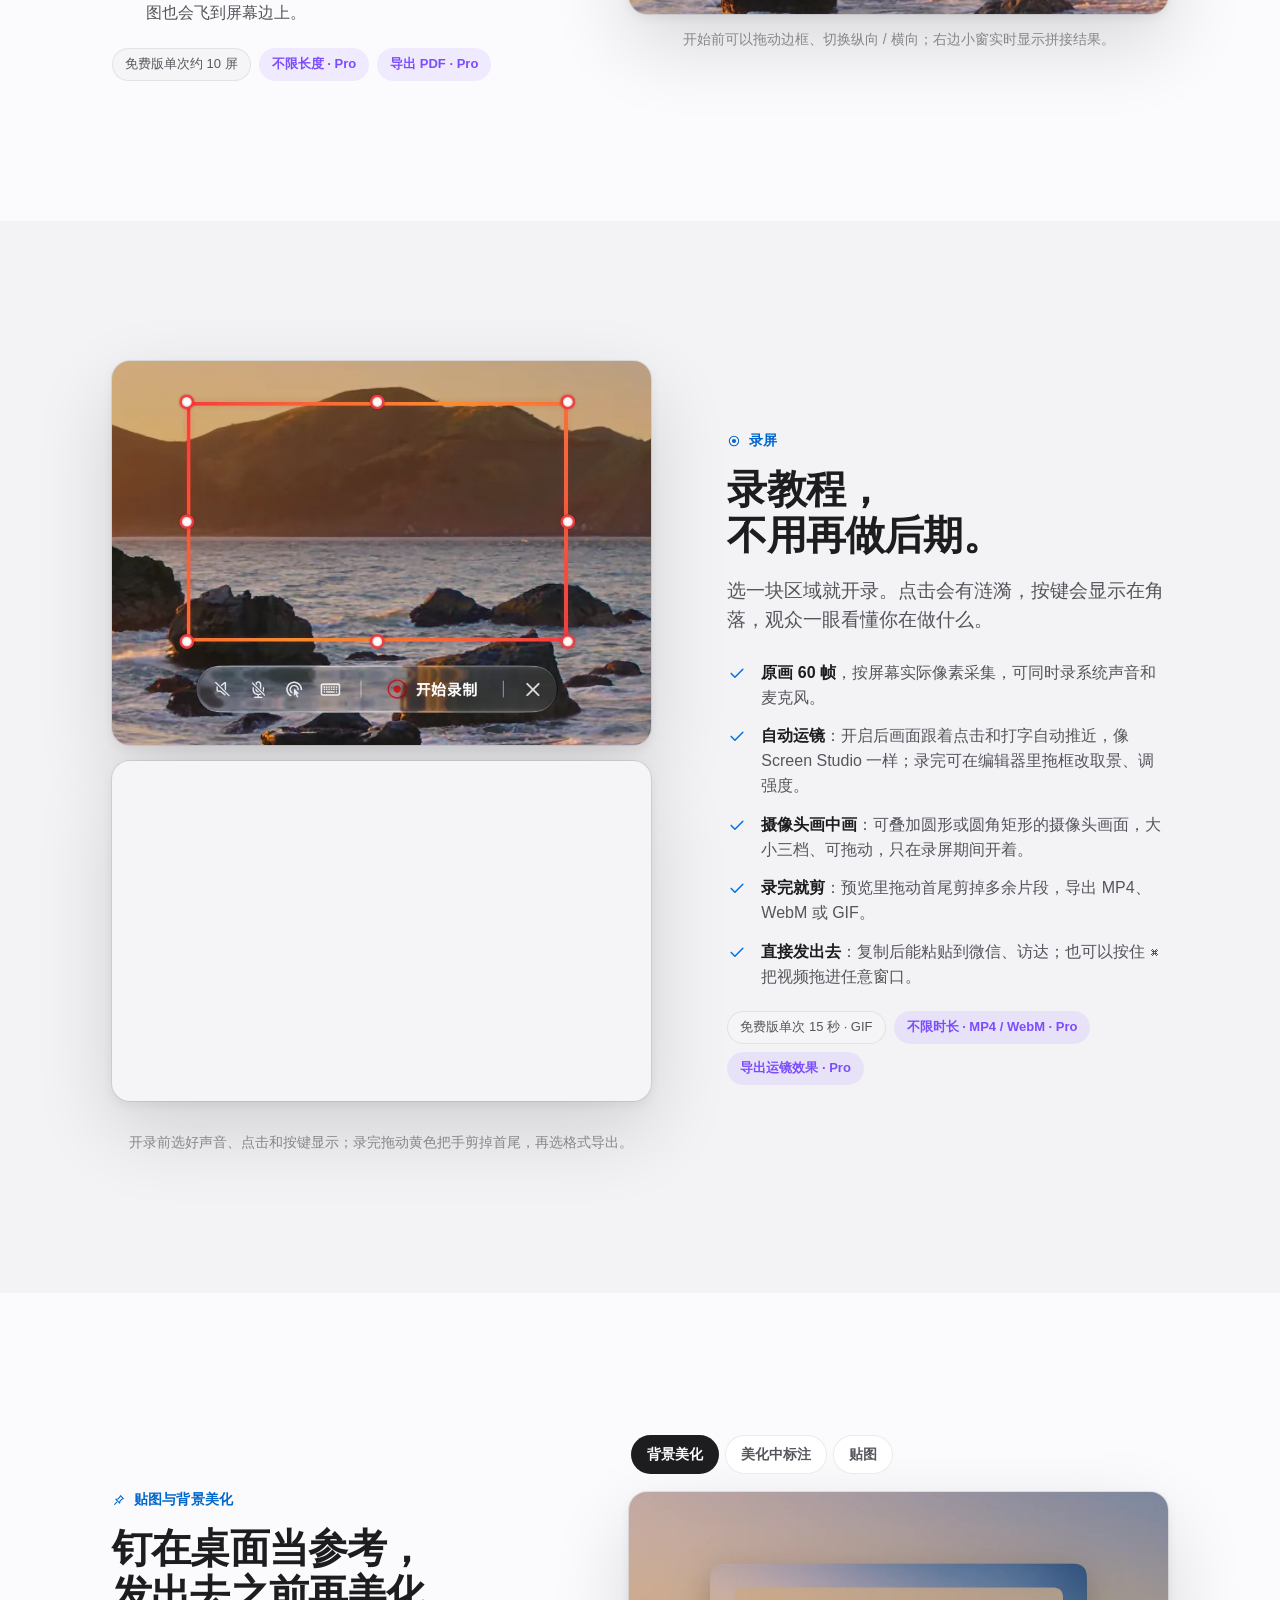
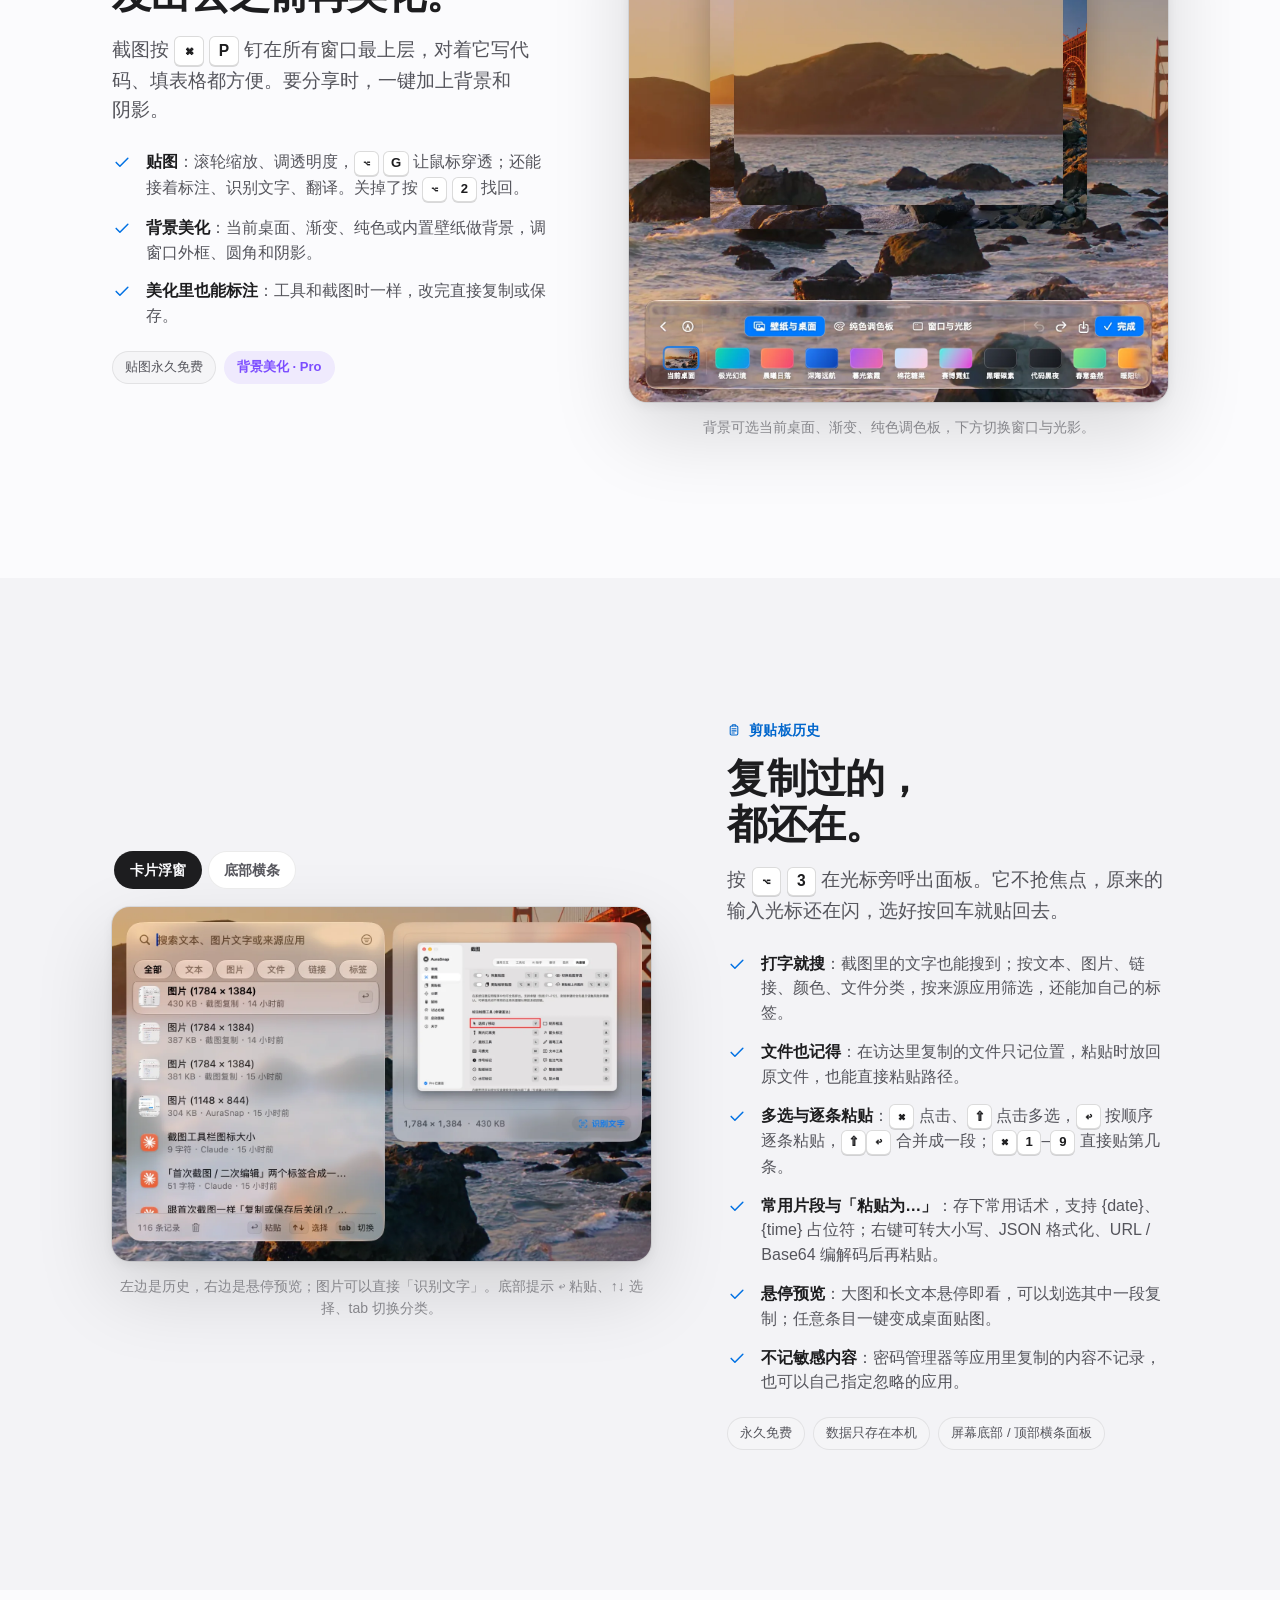
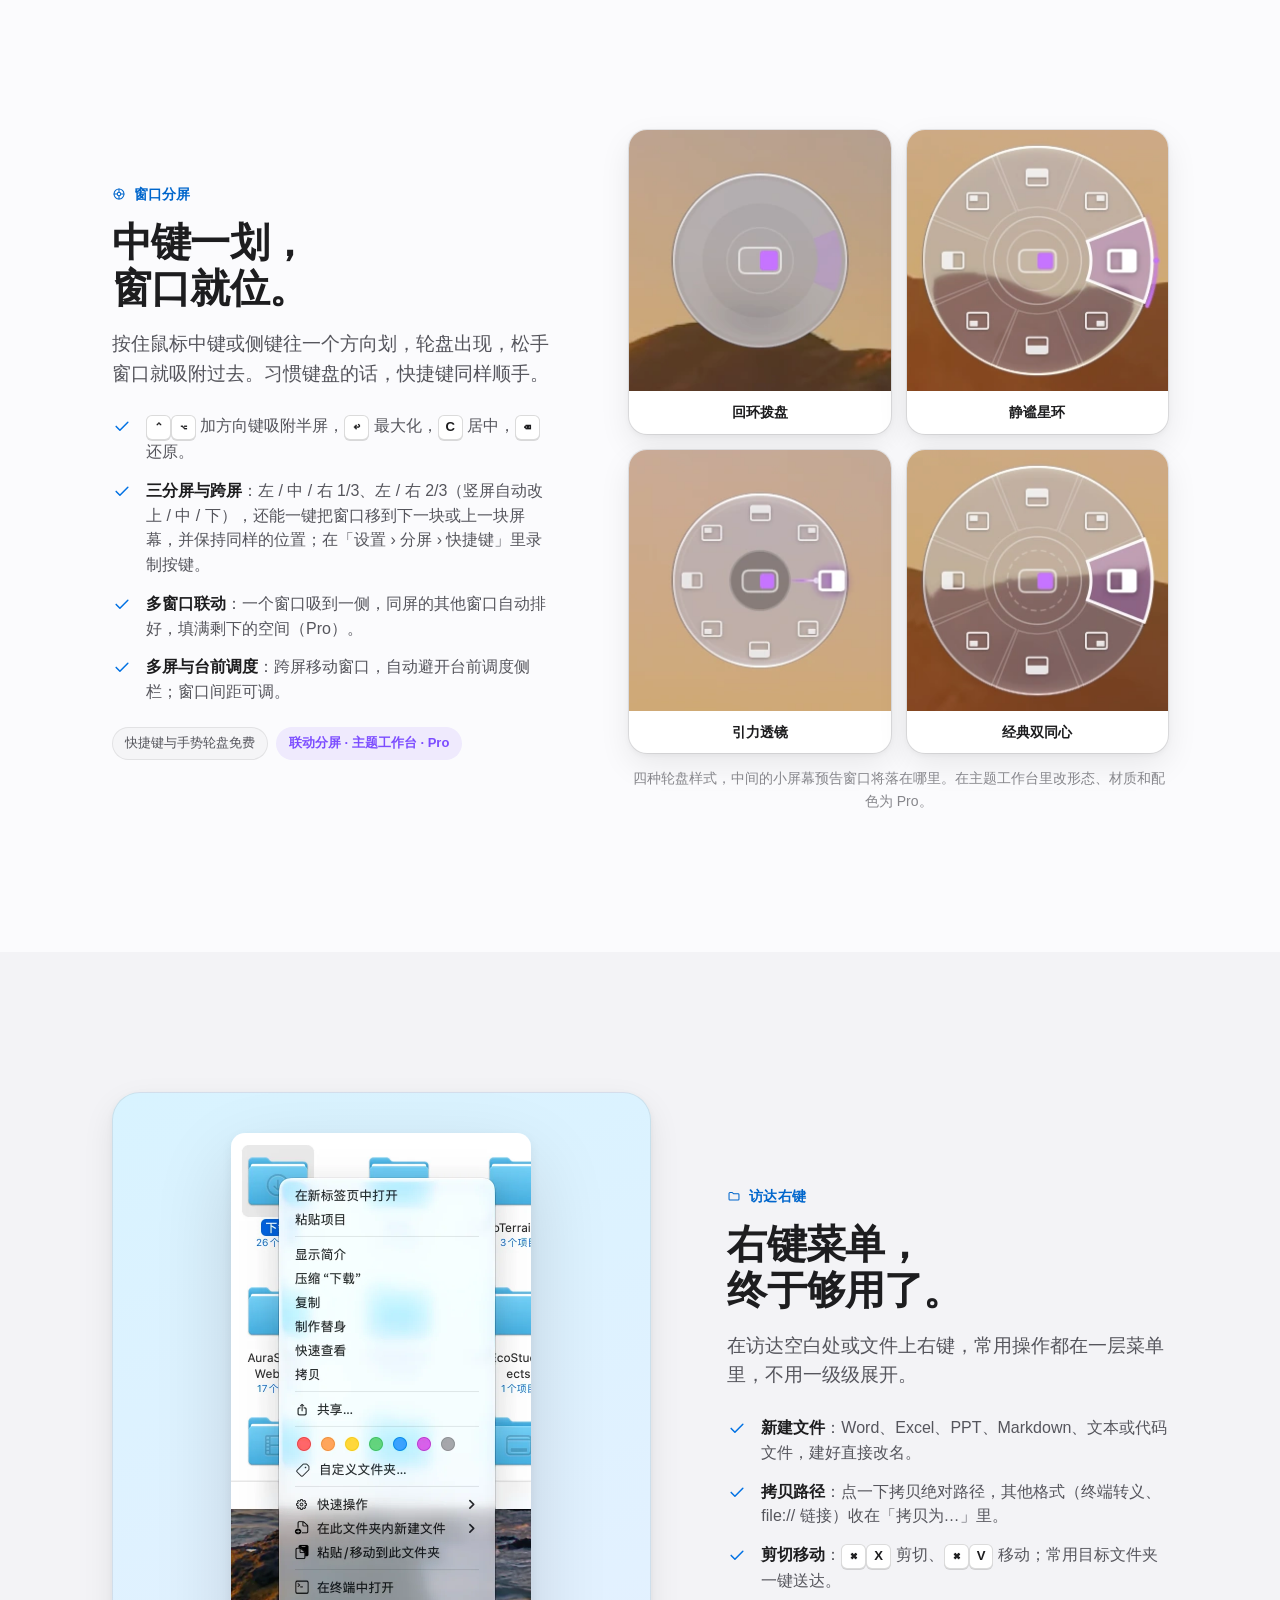
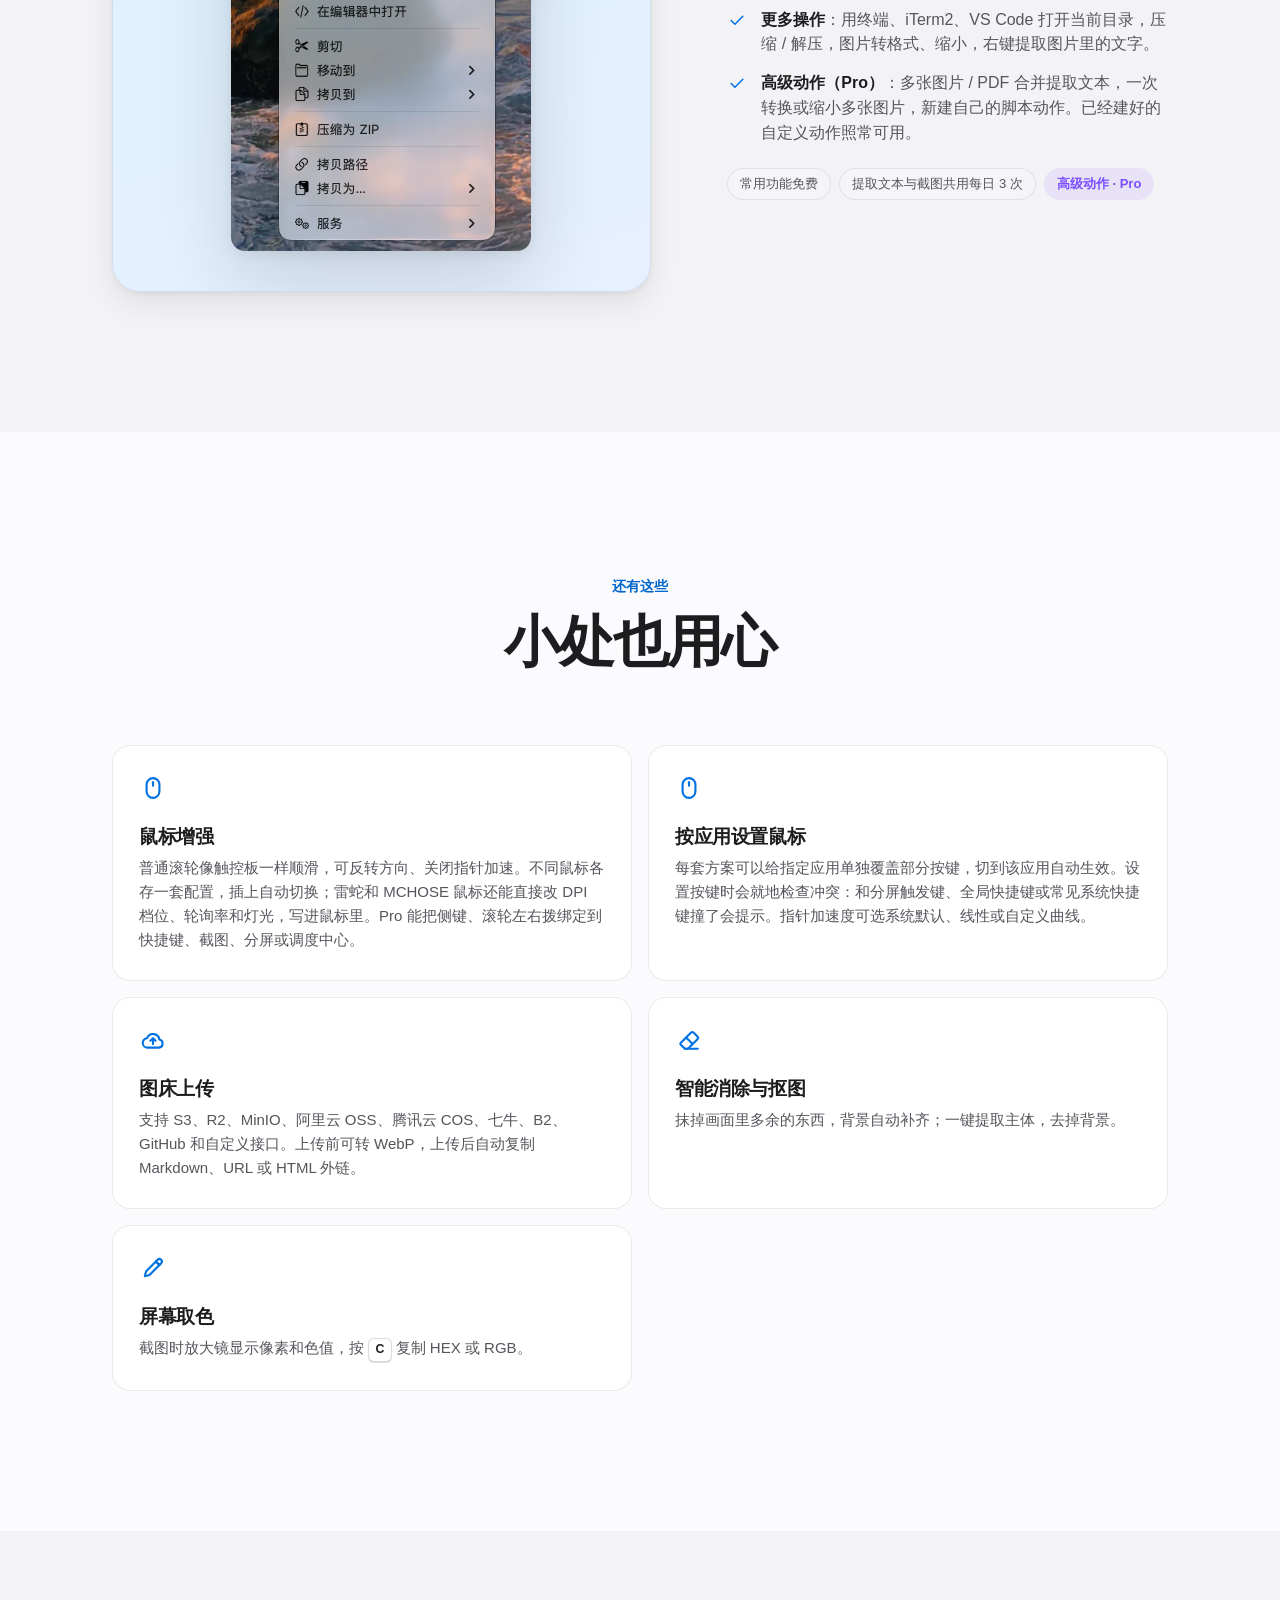
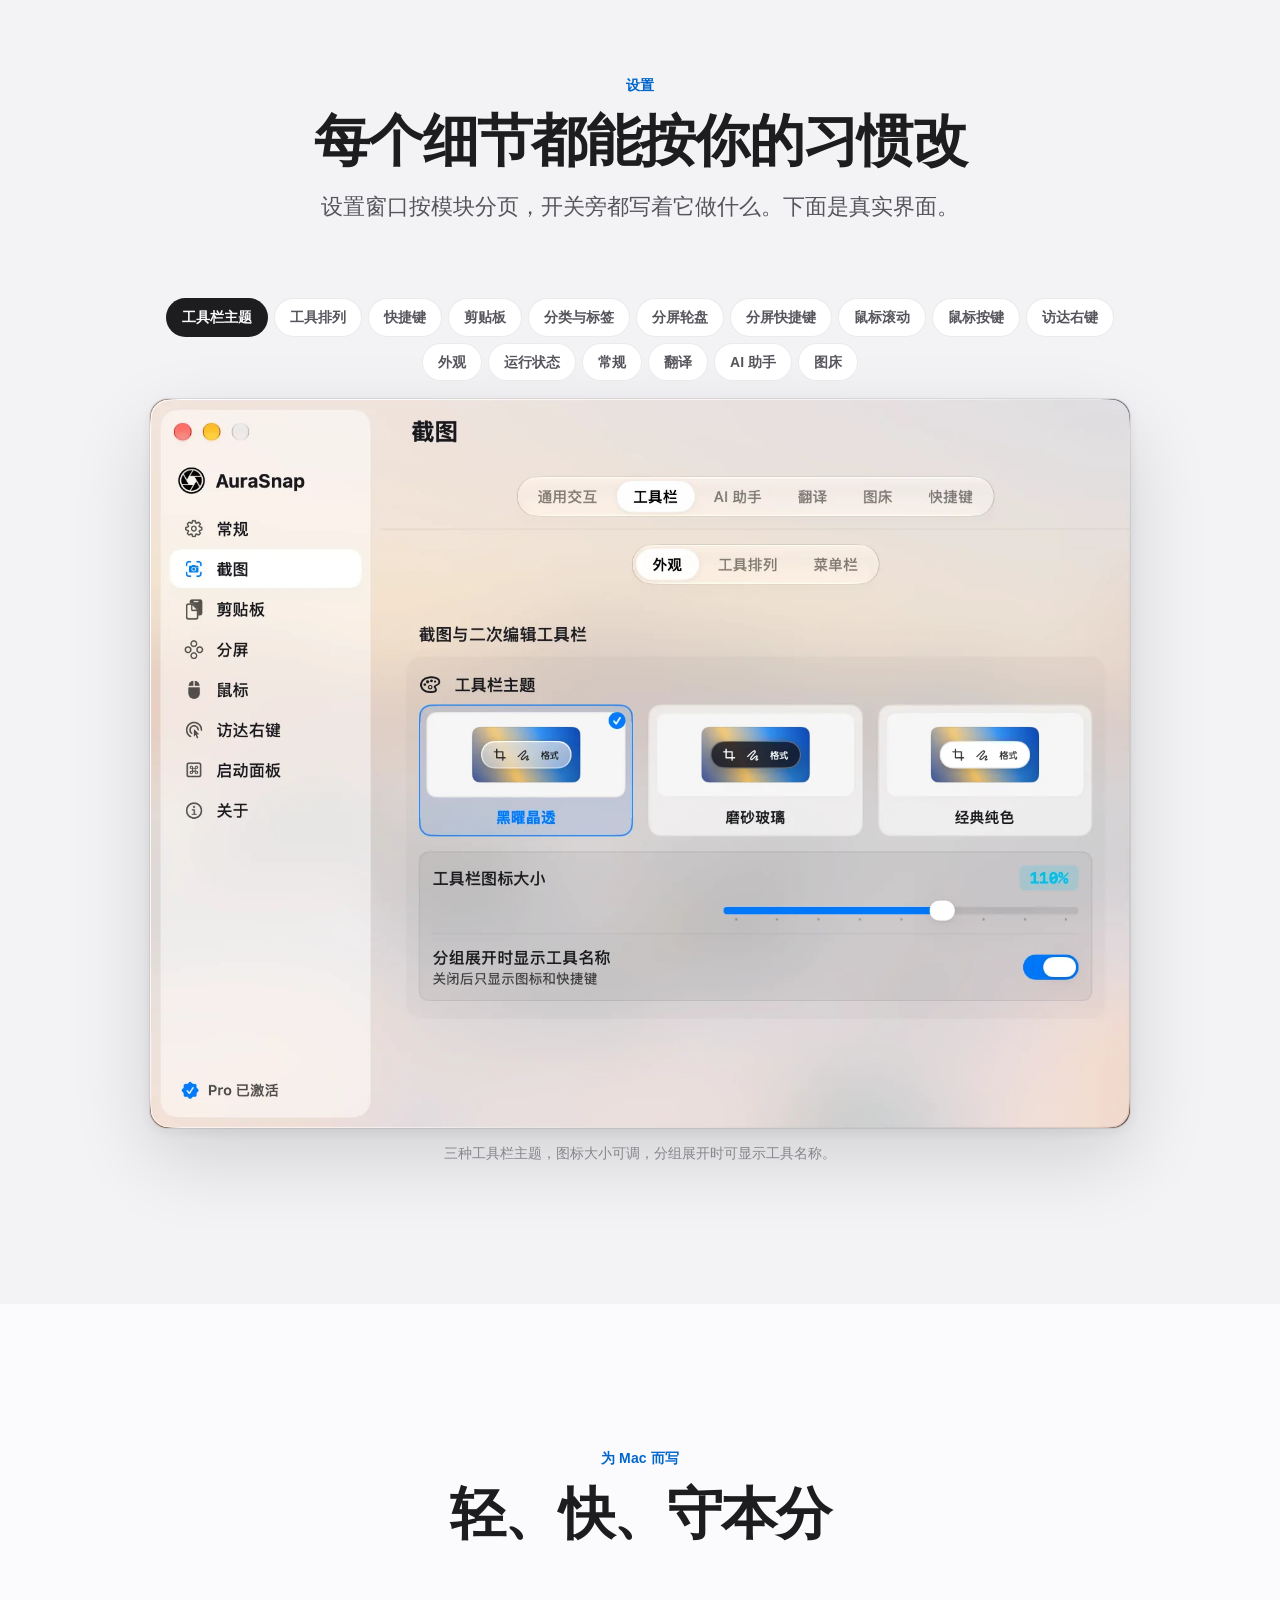
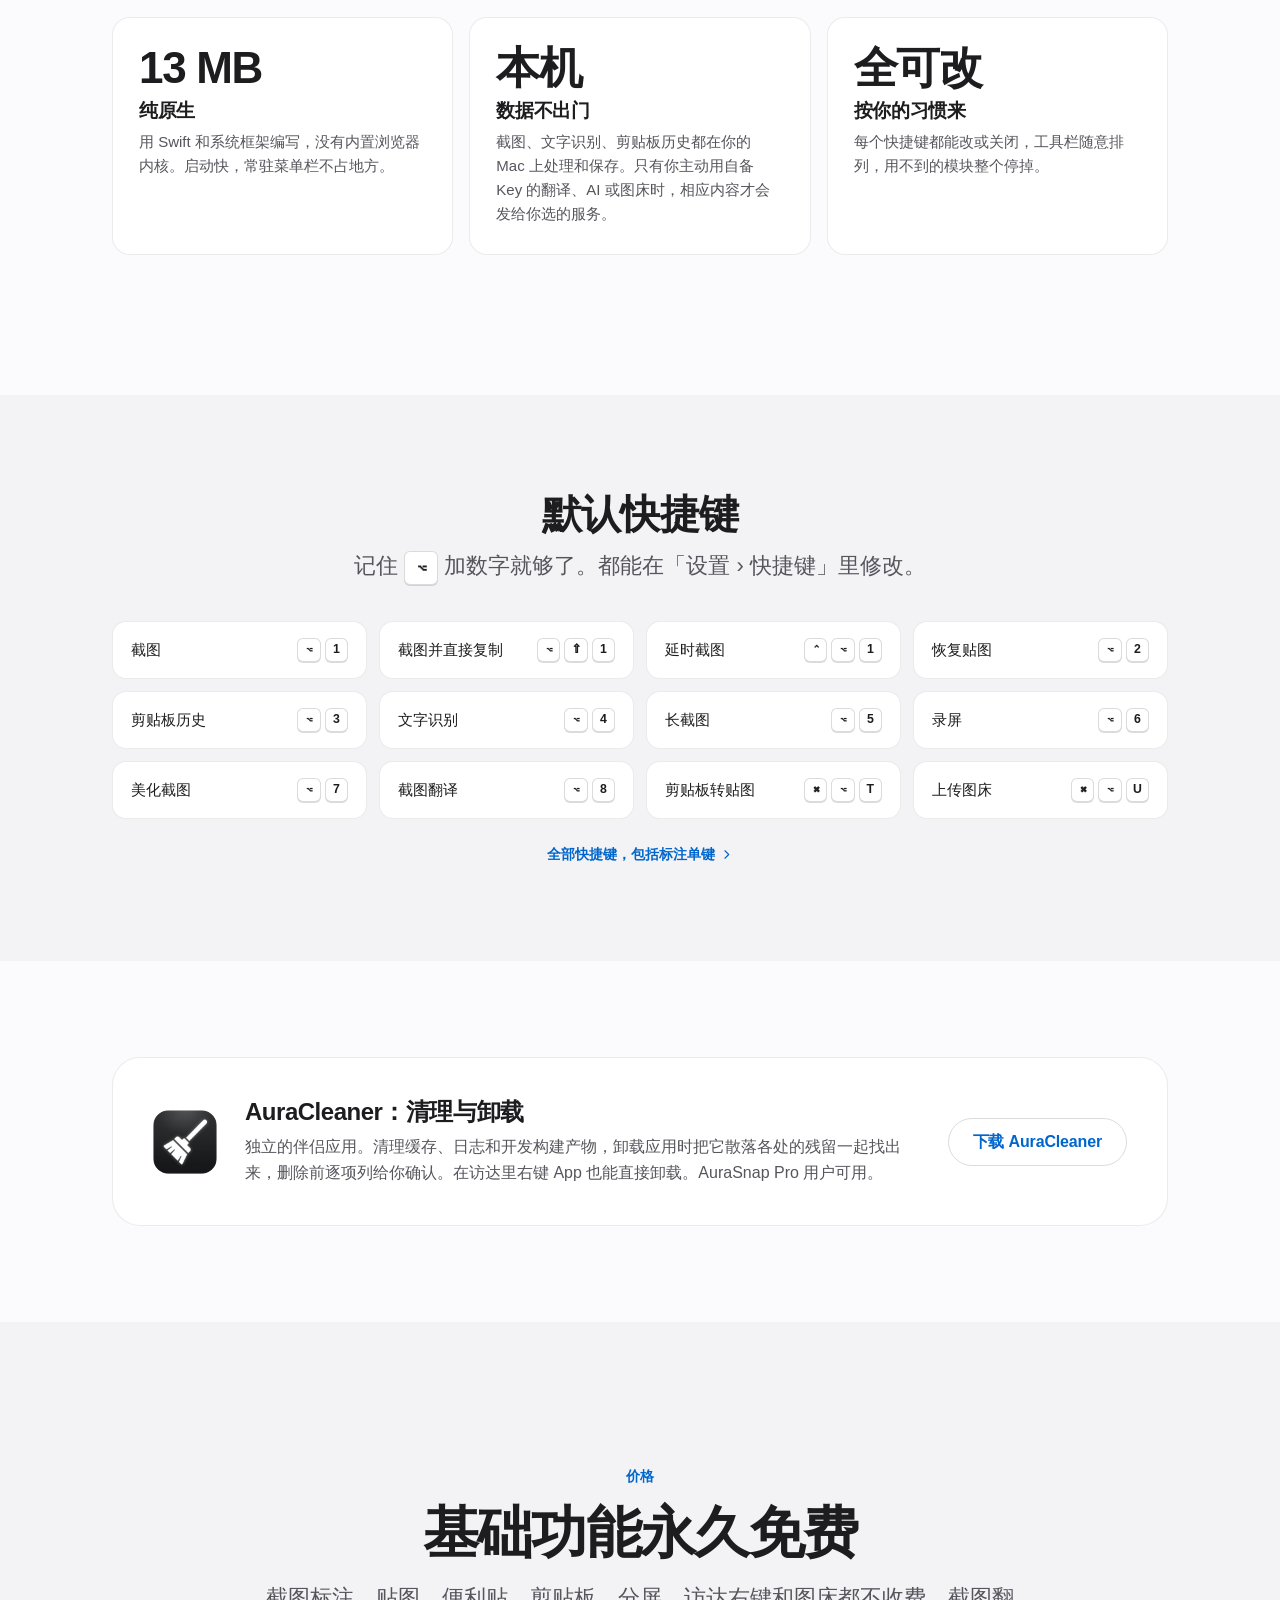
==== commit 9bb045ce: "docs(website): 版本号更新到 v3.2.128，补三分屏与跨屏、剪贴板片段与横条面板、鼠标按应用覆盖、像素标尺、录屏运镜与摄像头，新增真实截图 Co-Authored-By: Claud" ====
--- a/index.html
+++ b/index.html
@@ -115,12 +115,12 @@
   <section class="hero">
     <div class="wrap">
       <a class="hero-pill" href="https://github.com/8wcznkmy6b-del/AuraSnap-PB/releases/latest" target="_blank" rel="noopener">
-        <b data-version>v3.2.114</b><span>截图便利贴、双击修饰键快捷键、放大视图拖出截图</span><svg class="i"><use href="/assets/icons.svg#chevron"/></svg>
+        <b data-version>v3.2.128</b><span>三分屏与跨屏移动、剪贴板片段与横条面板、鼠标按应用映射、录屏摄像头</span><svg class="i"><use href="/assets/icons.svg#chevron"/></svg>
       </a>
       <h1 class="title-xl"><span class="nw">截图、剪贴板、分屏</span><br><span class="grad-text nw">一个应用就够了</span></h1>
       <p class="lead">AuraSnap 是为 Mac 编写的原生效率工具：截图标注、文字识别与翻译、长截图、录屏，再加上剪贴板历史、窗口分屏、鼠标增强和访达右键。常驻菜单栏，按快捷键随叫随到。</p>
       <div class="btn-row">
-        <a class="btn btn-primary" href="https://github.com/8wcznkmy6b-del/AuraSnap-PB/releases/download/v3.2.114/AuraSnap-3.2.114.dmg" data-dmg><svg class="i"><use href="/assets/icons.svg#apple"/></svg>免费下载</a>
+        <a class="btn btn-primary" href="https://github.com/8wcznkmy6b-del/AuraSnap-PB/releases/download/v3.2.128/AuraSnap-3.2.128.dmg" data-dmg><svg class="i"><use href="/assets/icons.svg#apple"/></svg>免费下载</a>
         <a class="btn btn-ghost" href="/pricing">查看价格</a>
       </div>
       <div class="hero-meta">
@@ -170,14 +170,15 @@
           <li><svg class="i"><use href="/assets/icons.svg#check"/></svg><span><b>选区更准</b>：空格切换整窗 / 元素，滚轮切层级，方向键逐像素微调。</span></li>
           <li><svg class="i"><use href="/assets/icons.svg#check"/></svg><span><b>工具齐全</b>：矩形、箭头、画笔、文字、马赛克、序号、批注、贴纸、聚光灯、放大镜、水印、智能消除。</span></li>
           <li><svg class="i"><use href="/assets/icons.svg#check"/></svg><span><b>随时修改</b>：单击选中已有标注，拖动移动，滚动滚轮调大小、粗细或倍率；单击选中的批注就能接着改字，长文直接粘贴，文字框自动适应画布。</span></li>
+          <li><svg class="i"><use href="/assets/icons.svg#check"/></svg><span><b>像素标尺</b>：截图时按 <kbd>X</kbd>，光标处向四周扫到颜色边缘，量出横竖距离；按住拖动可量矩形宽高。框选时左上角还会实时显示导出图片的像素宽高。</span></li>
           <li><svg class="i"><use href="/assets/icons.svg#check"/></svg><span><b>工具栏自己排</b>：拖动排序、合并成组，截图和贴图编辑共用一份排列。</span></li>
           <li><svg class="i"><use href="/assets/icons.svg#check"/></svg><span><b>截完怎么用都行</b>：复制、保存、贴在桌面置顶、隔空投送、上传图床，或加上背景再分享；也可以让截图<a href="#sticky">贴成便利贴</a>藏在屏幕边上。</span></li>
         </ul>
-        <div class="chips"><span class="chip">延时截图</span><span class="chip">截图直接复制</span><span class="chip">屏幕取色</span><span class="chip">贴图穿透</span><span class="chip">抠图</span><span class="chip chip-pro">背景美化 · Pro</span><span class="chip chip-pro">一键隐私打码 · Pro</span></div>
+        <div class="chips"><span class="chip">延时截图</span><span class="chip">截图直接复制</span><span class="chip">屏幕取色</span><span class="chip">截图时隐藏桌面图标</span><span class="chip">贴图穿透</span><span class="chip">抠图</span><span class="chip chip-pro">背景美化 · Pro</span><span class="chip chip-pro">一键隐私打码 · Pro</span></div>
       </div>
       <div class="shot-tabs reveal" data-tabs>
-        <div class="tab-row" role="tablist"><button type="button" role="tab" aria-selected="true" data-tab="0">放大镜</button><button type="button" role="tab" aria-selected="false" data-tab="1">样式调节</button><button type="button" role="tab" aria-selected="false" data-tab="2">弯曲箭头</button><button type="button" role="tab" aria-selected="false" data-tab="3">工具分组</button><button type="button" role="tab" aria-selected="false" data-tab="4">截完怎么用</button></div>
-        <figure class="shot" data-panel="0"><img src="/assets/shots/magnifier.webp" alt="放大镜标注：原区域与放大视图之间带连接线，下拉菜单可选形状与放大方式" width="1564" height="1144" loading="lazy" decoding="async"><figcaption>放大镜：拖开放大视图，滚轮调倍率，放大视图还能拖到截图外面，导出时画布自动扩大；可选圆形或圆角矩形、平滑或像素放大。</figcaption></figure><figure class="shot" data-panel="1" hidden><img src="/assets/shots/rect-style.webp" alt="选中矩形后，上方出现颜色、线型、圆角与粗细调节条" width="1292" height="792" loading="lazy" decoding="async"><figcaption>选中任意标注，上方直接出现它的颜色、线型和粗细，改完即生效。</figcaption></figure><figure class="shot" data-panel="2" hidden><img src="/assets/shots/arrow-ai.webp" alt="可拖成弧线的箭头，选中后显示旋转与删除按钮" width="1354" height="792" loading="lazy" decoding="async"><figcaption>箭头拖中间手柄就能弯成弧线；下方是 AI 指令条（Pro，需自备 Key）。</figcaption></figure><figure class="shot" data-panel="3" hidden><img src="/assets/shots/text-group.webp" alt="文本、序号、批注、贴纸、水印合为一组，展开时显示工具名和单键" width="1336" height="816" loading="lazy" decoding="async"><figcaption>多个工具合成一格，悬停右下角小三角就展开，每个工具旁标着单键。</figcaption></figure><figure class="shot" data-panel="4" hidden><img src="/assets/shots/save-group.webp" alt="保存分组展开：保存、上传图床、隔空投送" width="1330" height="778" loading="lazy" decoding="async"><figcaption>保存、上传图床、隔空投送收在一组，⌘S / ⌘U / ⌘D 直接触发。</figcaption></figure>
+        <div class="tab-row" role="tablist"><button type="button" role="tab" aria-selected="true" data-tab="0">放大镜</button><button type="button" role="tab" aria-selected="false" data-tab="1">样式调节</button><button type="button" role="tab" aria-selected="false" data-tab="2">弯曲箭头</button><button type="button" role="tab" aria-selected="false" data-tab="3">工具分组</button><button type="button" role="tab" aria-selected="false" data-tab="4">截完怎么用</button><button type="button" role="tab" aria-selected="false" data-tab="5">像素标尺</button></div>
+        <figure class="shot" data-panel="0"><img src="/assets/shots/magnifier.webp" alt="放大镜标注：原区域与放大视图之间带连接线，下拉菜单可选形状与放大方式" width="1564" height="1144" loading="lazy" decoding="async"><figcaption>放大镜：拖开放大视图，滚轮调倍率，放大视图还能拖到截图外面，导出时画布自动扩大；可选圆形或圆角矩形、平滑或像素放大。</figcaption></figure><figure class="shot" data-panel="1" hidden><img src="/assets/shots/rect-style.webp" alt="选中矩形后，上方出现颜色、线型、圆角与粗细调节条" width="1292" height="792" loading="lazy" decoding="async"><figcaption>选中任意标注，上方直接出现它的颜色、线型和粗细，改完即生效。</figcaption></figure><figure class="shot" data-panel="2" hidden><img src="/assets/shots/arrow-ai.webp" alt="可拖成弧线的箭头，选中后显示旋转与删除按钮" width="1354" height="792" loading="lazy" decoding="async"><figcaption>箭头拖中间手柄就能弯成弧线；下方是 AI 指令条（Pro，需自备 Key）。</figcaption></figure><figure class="shot" data-panel="3" hidden><img src="/assets/shots/text-group.webp" alt="文本、序号、批注、贴纸、水印合为一组，展开时显示工具名和单键" width="1336" height="816" loading="lazy" decoding="async"><figcaption>多个工具合成一格，悬停右下角小三角就展开，每个工具旁标着单键。</figcaption></figure><figure class="shot" data-panel="4" hidden><img src="/assets/shots/save-group.webp" alt="保存分组展开：保存、上传图床、隔空投送" width="1330" height="778" loading="lazy" decoding="async"><figcaption>保存、上传图床、隔空投送收在一组，⌘S / ⌘U / ⌘D 直接触发。</figcaption></figure><figure class="shot" data-panel="5" hidden><img src="/assets/shots/capture-ruler.webp" alt="像素标尺：光标处向四周扫到颜色边缘，横向与竖向两段距离分别标注在各自的线旁" width="1600" height="1061" loading="lazy" decoding="async"><figcaption>截图时按 X：光标处向四周扫到颜色边缘，横、竖两段距离标在各自的线旁；按住拖动可以量矩形的宽高。</figcaption></figure>
       </div>
     </div>
 
@@ -261,10 +262,12 @@
         <p class="lead">选一块区域就开录。点击会有涟漪，按键会显示在角落，观众一眼看懂你在做什么。</p>
         <ul class="bullets">
           <li><svg class="i"><use href="/assets/icons.svg#check"/></svg><span><b>原画 60 帧</b>，按屏幕实际像素采集，可同时录系统声音和麦克风。</span></li>
+          <li><svg class="i"><use href="/assets/icons.svg#check"/></svg><span><b>自动运镜</b>：开启后画面跟着点击和打字自动推近，像 Screen Studio 一样；录完可在编辑器里拖框改取景、调强度。</span></li>
+          <li><svg class="i"><use href="/assets/icons.svg#check"/></svg><span><b>摄像头画中画</b>：可叠加圆形或圆角矩形的摄像头画面，大小三档、可拖动，只在录屏期间开着。</span></li>
           <li><svg class="i"><use href="/assets/icons.svg#check"/></svg><span><b>录完就剪</b>：预览里拖动首尾剪掉多余片段，导出 MP4、WebM 或 GIF。</span></li>
           <li><svg class="i"><use href="/assets/icons.svg#check"/></svg><span><b>直接发出去</b>：复制后能粘贴到微信、访达；也可以按住 ⌘ 把视频拖进任意窗口。</span></li>
         </ul>
-        <div class="chips"><span class="chip">免费版单次 15 秒 · GIF</span><span class="chip chip-pro">不限时长 · MP4 / WebM · Pro</span></div>
+        <div class="chips"><span class="chip">免费版单次 15 秒 · GIF</span><span class="chip chip-pro">不限时长 · MP4 / WebM · Pro</span><span class="chip chip-pro">导出运镜效果 · Pro</span></div>
       </div>
       <div class="stack reveal">
         <figure class="shot"><img src="/assets/shots/record-start.webp" alt="录屏开始前的控制条：系统声音、麦克风、点击效果、按键显示与开始录制" width="894" height="638" loading="lazy" decoding="async"></figure>
@@ -305,14 +308,18 @@
         <ul class="bullets">
           <li><svg class="i"><use href="/assets/icons.svg#check"/></svg><span><b>打字就搜</b>：截图里的文字也能搜到；按文本、图片、链接、颜色、文件分类，按来源应用筛选，还能加自己的标签。</span></li>
           <li><svg class="i"><use href="/assets/icons.svg#check"/></svg><span><b>文件也记得</b>：在访达里复制的文件只记位置，粘贴时放回原文件，也能直接粘贴路径。</span></li>
+          <li><svg class="i"><use href="/assets/icons.svg#check"/></svg><span><b>多选与逐条粘贴</b>：<kbd>⌘</kbd> 点击、<kbd>⇧</kbd> 点击多选，<kbd>↩</kbd> 按顺序逐条粘贴，<kbd>⇧</kbd><kbd>↩</kbd> 合并成一段；<kbd>⌘</kbd><kbd>1</kbd>–<kbd>9</kbd> 直接贴第几条。</span></li>
+          <li><svg class="i"><use href="/assets/icons.svg#check"/></svg><span><b>常用片段与「粘贴为…」</b>：存下常用话术，支持 {date}、{time} 占位符；右键可转大小写、JSON 格式化、URL / Base64 编解码后再粘贴。</span></li>
           <li><svg class="i"><use href="/assets/icons.svg#check"/></svg><span><b>悬停预览</b>：大图和长文本悬停即看，可以划选其中一段复制；任意条目一键变成桌面贴图。</span></li>
           <li><svg class="i"><use href="/assets/icons.svg#check"/></svg><span><b>不记敏感内容</b>：密码管理器等应用里复制的内容不记录，也可以自己指定忽略的应用。</span></li>
         </ul>
-        <div class="chips"><span class="chip">永久免费</span><span class="chip">数据只存在本机</span></div>
+        <div class="chips"><span class="chip">永久免费</span><span class="chip">数据只存在本机</span><span class="chip">屏幕底部 / 顶部横条面板</span></div>
       </div>
       <div class="reveal">
-        <figure class="shot"><img src="/assets/shots/clipboard-panel.webp" alt="剪贴板面板：顶部搜索与分类，左侧历史列表，右侧大图预览与识别文字按钮" width="1418" height="932" loading="lazy" decoding="async"></figure>
-        <p class="shot-cap">左边是历史，右边是悬停预览；图片可以直接「识别文字」。底部提示 ↩ 粘贴、↑↓ 选择、tab 切换分类。</p>
+        <div class="shot-tabs" data-tabs>
+          <div class="tab-row" role="tablist"><button type="button" role="tab" aria-selected="true" data-tab="0">卡片浮窗</button><button type="button" role="tab" aria-selected="false" data-tab="1">底部横条</button></div>
+          <figure class="shot" data-panel="0"><img src="/assets/shots/clipboard-panel.webp" alt="剪贴板面板：顶部搜索与分类，左侧历史列表，右侧大图预览与识别文字按钮" width="1418" height="932" loading="lazy" decoding="async"><figcaption>左边是历史，右边是悬停预览；图片可以直接「识别文字」。底部提示 ↩ 粘贴、↑↓ 选择、tab 切换分类。</figcaption></figure><figure class="shot" data-panel="1" hidden><img src="/assets/shots/clipboard-shelf.webp" alt="剪贴板底部横条面板：顶部搜索框、分类与标签，下方记录横排成卡片，多选的卡片带粘贴序号" width="1600" height="681" loading="lazy" decoding="async"><figcaption>设置里把面板布局改成屏幕底部或顶部横条：分类、片段与自定义标签平铺在顶部，记录横排成卡片；多选后卡片上的数字就是粘贴顺序。</figcaption></figure>
+        </div>
       </div>
     </div>
   </section>
@@ -326,6 +333,7 @@
         <p class="lead">按住鼠标中键或侧键往一个方向划，轮盘出现，松手窗口就吸附过去。习惯键盘的话，快捷键同样顺手。</p>
         <ul class="bullets">
           <li><svg class="i"><use href="/assets/icons.svg#check"/></svg><span><kbd>⌃</kbd><kbd>⌥</kbd> 加方向键吸附半屏，<kbd>↩</kbd> 最大化，<kbd>C</kbd> 居中，<kbd>⌫</kbd> 还原。</span></li>
+          <li><svg class="i"><use href="/assets/icons.svg#check"/></svg><span><b>三分屏与跨屏</b>：左 / 中 / 右 1/3、左 / 右 2/3（竖屏自动改上 / 中 / 下），还能一键把窗口移到下一块或上一块屏幕，并保持同样的位置；在「设置 › 分屏 › 快捷键」里录制按键。</span></li>
           <li><svg class="i"><use href="/assets/icons.svg#check"/></svg><span><b>多窗口联动</b>：一个窗口吸到一侧，同屏的其他窗口自动排好，填满剩下的空间（Pro）。</span></li>
           <li><svg class="i"><use href="/assets/icons.svg#check"/></svg><span><b>多屏与台前调度</b>：跨屏移动窗口，自动避开台前调度侧栏；窗口间距可调。</span></li>
         </ul>
@@ -374,6 +382,7 @@
       </div>
       <div class="spot-grid two">
         <div class="spot reveal"><svg class="i"><use href="/assets/icons.svg#mouse"/></svg><h3>鼠标增强</h3><p>普通滚轮像触控板一样顺滑，可反转方向、关闭指针加速。不同鼠标各存一套配置，插上自动切换；雷蛇和 MCHOSE 鼠标还能直接改 DPI 档位、轮询率和灯光，写进鼠标里。Pro 能把侧键、滚轮左右拨绑定到快捷键、截图、分屏或调度中心。</p></div>
+        <div class="spot reveal"><svg class="i"><use href="/assets/icons.svg#mouse"/></svg><h3>按应用设置鼠标</h3><p>每套方案可以给指定应用单独覆盖部分按键，切到该应用自动生效。设置按键时会就地检查冲突：和分屏触发键、全局快捷键或常见系统快捷键撞了会提示。指针加速度可选系统默认、线性或自定义曲线。</p></div>
         <div class="spot reveal"><svg class="i"><use href="/assets/icons.svg#cloud"/></svg><h3>图床上传</h3><p>支持 S3、R2、MinIO、阿里云 OSS、腾讯云 COS、七牛、B2、GitHub 和自定义接口。上传前可转 WebP，上传后自动复制 Markdown、URL 或 HTML 外链。</p></div>
         <div class="spot reveal"><svg class="i"><use href="/assets/icons.svg#eraser"/></svg><h3>智能消除与抠图</h3><p>抹掉画面里多余的东西，背景自动补齐；一键提取主体，去掉背景。</p></div>
         <div class="spot reveal"><svg class="i"><use href="/assets/icons.svg#eyedropper"/></svg><h3>屏幕取色</h3><p>截图时放大镜显示像素和色值，按 <kbd>C</kbd> 复制 HEX 或 RGB。</p></div>
@@ -391,7 +400,7 @@
       </div>
       <div class="shot-tabs reveal wide" data-tabs>
         <div class="tab-row" role="tablist"><button type="button" role="tab" aria-selected="true" data-tab="0">工具栏主题</button><button type="button" role="tab" aria-selected="false" data-tab="1">工具排列</button><button type="button" role="tab" aria-selected="false" data-tab="2">快捷键</button><button type="button" role="tab" aria-selected="false" data-tab="3">剪贴板</button><button type="button" role="tab" aria-selected="false" data-tab="4">分类与标签</button><button type="button" role="tab" aria-selected="false" data-tab="5">分屏轮盘</button><button type="button" role="tab" aria-selected="false" data-tab="6">分屏快捷键</button><button type="button" role="tab" aria-selected="false" data-tab="7">鼠标滚动</button><button type="button" role="tab" aria-selected="false" data-tab="8">鼠标按键</button><button type="button" role="tab" aria-selected="false" data-tab="9">访达右键</button><button type="button" role="tab" aria-selected="false" data-tab="10">外观</button><button type="button" role="tab" aria-selected="false" data-tab="11">运行状态</button><button type="button" role="tab" aria-selected="false" data-tab="12">常规</button><button type="button" role="tab" aria-selected="false" data-tab="13">翻译</button><button type="button" role="tab" aria-selected="false" data-tab="14">AI 助手</button><button type="button" role="tab" aria-selected="false" data-tab="15">图床</button></div>
-        <figure class="shot" data-panel="0"><img src="/assets/shots/set-toolbar-theme.webp" alt="设置：截图工具栏主题（黑曜晶透、磨砂玻璃、经典纯色）与图标大小" width="1560" height="1160" loading="lazy" decoding="async"><figcaption>三种工具栏主题，图标大小可调，分组展开时可显示工具名称。</figcaption></figure><figure class="shot" data-panel="1" hidden><img src="/assets/shots/set-toolbar-arrange.webp" alt="设置：工具排列，顶部预览可拖动排序与分组" width="1560" height="1160" loading="lazy" decoding="async"><figcaption>顶部预览直接拖动排序、合并分组；截图和贴图编辑共用一份排列。</figcaption></figure><figure class="shot" data-panel="2" hidden><img src="/assets/shots/set-shortcuts.webp" alt="设置：全局快捷键与标注单键" width="1560" height="1160" loading="lazy" decoding="async"><figcaption>全局快捷键与标注单键都在这里，支持单个按键（如 F1–F12），也可以设成连按两下 ⌘、⌥ 这类修饰键。</figcaption></figure><figure class="shot" data-panel="3" hidden><img src="/assets/shots/set-clipboard.webp" alt="设置：剪贴板通用选项" width="1560" height="1160" loading="lazy" decoding="async"><figcaption>回贴方式、使用过的记录移到最前、记录复制的文件、图片文字识别。</figcaption></figure><figure class="shot" data-panel="4" hidden><img src="/assets/shots/set-clipboard-tabs.webp" alt="设置：剪贴板分类栏排序与自定义标签" width="1560" height="1160" loading="lazy" decoding="async"><figcaption>分类栏可调顺序、改名、隐藏，⌘1–9 快速切换。</figcaption></figure><figure class="shot" data-panel="5" hidden><img src="/assets/shots/set-wheel.webp" alt="设置：分屏轮盘外观、材质与底色" width="1560" height="1160" loading="lazy" decoding="async"><figcaption>轮盘样式、液态玻璃材质、底色与透明度。</figcaption></figure><figure class="shot" data-panel="6" hidden><img src="/assets/shots/set-window-keys.webp" alt="设置：分屏快捷键，半屏、四角与还原" width="1560" height="1160" loading="lazy" decoding="async"><figcaption>半屏、四角 1/4 屏、居中、还原，按键都能改。</figcaption></figure><figure class="shot" data-panel="7" hidden><img src="/assets/shots/set-mouse-scroll.webp" alt="设置：鼠标平滑滚动、速度与修饰键滚动" width="1560" height="1160" loading="lazy" decoding="async"><figcaption>平滑度、滚动速度、修饰键横向滚动 / 缩放 / 变速，指定应用保持原生滚动。</figcaption></figure><figure class="shot" data-panel="8" hidden><img src="/assets/shots/set-mouse-buttons.webp" alt="设置：鼠标按键映射方案，按设备自动切换" width="1560" height="1160" loading="lazy" decoding="async"><figcaption>按鼠标型号保存方案；侧键单击、按住滚轮、按住移动各自绑定动作（Pro）。</figcaption></figure><figure class="shot" data-panel="9" hidden><img src="/assets/shots/set-finder.webp" alt="设置：访达右键功能模块开关" width="1560" height="1160" loading="lazy" decoding="async"><figcaption>右键菜单里每一项都能单独开关。</figcaption></figure><figure class="shot" data-panel="10" hidden><img src="/assets/shots/set-appearance.webp" alt="设置：设置面板主题与识别结果窗口主题" width="1560" height="1160" loading="lazy" decoding="async"><figcaption>设置面板有液态玻璃与经典纯色、深浅两种配色。</figcaption></figure><figure class="shot" data-panel="11" hidden><img src="/assets/shots/set-performance.webp" alt="设置：应用资源占用与模块运行状态" width="1560" height="1160" loading="lazy" decoding="async"><figcaption>实时查看 CPU、内存占用和各模块运行状态，用不到的模块可以停掉。</figcaption></figure><figure class="shot" data-panel="12" hidden><img src="/assets/shots/set-general.webp" alt="设置：常规，语言、开机自启、截图格式与保存路径（路径已打码）" width="1560" height="1160" loading="lazy" decoding="async"><figcaption>语言、开机自启、截图格式、保存与复制时附带窗口阴影、默认保存位置。</figcaption></figure><figure class="shot" data-panel="13" hidden><img src="/assets/shots/set-translate.webp" alt="设置：截图翻译模式与服务商（App ID 与密钥已打码）" width="1560" height="1160" loading="lazy" decoding="async"><figcaption>系统翻译与自定义 Key 两种模式；自备 Key 时选服务商并测试连接。</figcaption></figure><figure class="shot" data-panel="14" hidden><img src="/assets/shots/set-ai.webp" alt="设置：AI 助手服务商与 API 配置（密钥与地址已打码）" width="1560" height="1160" loading="lazy" decoding="async"><figcaption>AI 助手可接 OpenAI 兼容接口或本地 Ollama，自备 Key 即可免费使用。</figcaption></figure><figure class="shot" data-panel="15" hidden><img src="/assets/shots/set-imagehost.webp" alt="设置：图床服务商、链接格式与命名规则（账号已打码）" width="1560" height="1160" loading="lazy" decoding="async"><figcaption>选择存储服务、链接格式、命名规则与上传格式，可设为截图后自动上传。</figcaption></figure>
+        <figure class="shot" data-panel="0"><img src="/assets/shots/set-toolbar-theme.webp" alt="设置：截图工具栏主题（黑曜晶透、磨砂玻璃、经典纯色）与图标大小" width="1560" height="1160" loading="lazy" decoding="async"><figcaption>三种工具栏主题，图标大小可调，分组展开时可显示工具名称。</figcaption></figure><figure class="shot" data-panel="1" hidden><img src="/assets/shots/set-toolbar-arrange.webp" alt="设置：工具排列，顶部预览可拖动排序与分组" width="1560" height="1160" loading="lazy" decoding="async"><figcaption>顶部预览直接拖动排序、合并分组；截图和贴图编辑共用一份排列。</figcaption></figure><figure class="shot" data-panel="2" hidden><img src="/assets/shots/set-shortcuts.webp" alt="设置：全局快捷键与标注单键" width="1560" height="1160" loading="lazy" decoding="async"><figcaption>全局快捷键与标注单键都在这里，支持单个按键（如 F1–F12），也可以设成连按两下 ⌘、⌥ 这类修饰键。</figcaption></figure><figure class="shot" data-panel="3" hidden><img src="/assets/shots/set-clipboard.webp" alt="设置：剪贴板通用选项" width="1560" height="1160" loading="lazy" decoding="async"><figcaption>回贴方式、使用过的记录移到最前、记录复制的文件、图片文字识别。</figcaption></figure><figure class="shot" data-panel="4" hidden><img src="/assets/shots/set-clipboard-tabs.webp" alt="设置：剪贴板分类栏排序与自定义标签" width="1560" height="1160" loading="lazy" decoding="async"><figcaption>分类栏可调顺序、改名、隐藏，⌘1–9 快速切换。</figcaption></figure><figure class="shot" data-panel="5" hidden><img src="/assets/shots/set-wheel.webp" alt="设置：分屏轮盘外观、材质与底色" width="1560" height="1160" loading="lazy" decoding="async"><figcaption>轮盘样式、液态玻璃材质、底色与透明度。</figcaption></figure><figure class="shot" data-panel="6" hidden><img src="/assets/shots/set-window-keys.webp" alt="设置：分屏快捷键，三分屏与移到另一块屏幕，下方是手势速查" width="1560" height="1160" loading="lazy" decoding="async"><figcaption>左 / 中 / 右 1/3、左 / 右 2/3，以及移到上一块 / 下一块屏幕，按键自己录；半屏、四角、居中、还原也都能改。</figcaption></figure><figure class="shot" data-panel="7" hidden><img src="/assets/shots/set-mouse-scroll.webp" alt="设置：鼠标平滑滚动、速度与修饰键滚动" width="1560" height="1160" loading="lazy" decoding="async"><figcaption>平滑度、滚动速度、修饰键横向滚动 / 缩放 / 变速，指定应用保持原生滚动。</figcaption></figure><figure class="shot" data-panel="8" hidden><img src="/assets/shots/set-mouse-buttons.webp" alt="设置：鼠标按键映射，下方可以为指定应用单独覆盖按键" width="1560" height="1160" loading="lazy" decoding="async"><figcaption>按鼠标型号保存方案；侧键、滚轮左右拨、按住移动各自绑定动作，还能给指定应用单独覆盖，未覆盖的跟随方案默认（Pro）。</figcaption></figure><figure class="shot" data-panel="9" hidden><img src="/assets/shots/set-finder.webp" alt="设置：访达右键功能模块开关" width="1560" height="1160" loading="lazy" decoding="async"><figcaption>右键菜单里每一项都能单独开关。</figcaption></figure><figure class="shot" data-panel="10" hidden><img src="/assets/shots/set-appearance.webp" alt="设置：设置面板主题与识别结果窗口主题" width="1560" height="1160" loading="lazy" decoding="async"><figcaption>设置面板有液态玻璃与经典纯色、深浅两种配色。</figcaption></figure><figure class="shot" data-panel="11" hidden><img src="/assets/shots/set-performance.webp" alt="设置：应用资源占用与模块运行状态" width="1560" height="1160" loading="lazy" decoding="async"><figcaption>实时查看 CPU、内存占用和各模块运行状态，用不到的模块可以停掉。</figcaption></figure><figure class="shot" data-panel="12" hidden><img src="/assets/shots/set-general.webp" alt="设置：常规，语言、开机自启、截图格式与保存路径（路径已打码）" width="1560" height="1160" loading="lazy" decoding="async"><figcaption>语言、开机自启、截图格式、保存与复制时附带窗口阴影、默认保存位置。</figcaption></figure><figure class="shot" data-panel="13" hidden><img src="/assets/shots/set-translate.webp" alt="设置：截图翻译模式与服务商（App ID 与密钥已打码）" width="1560" height="1160" loading="lazy" decoding="async"><figcaption>系统翻译与自定义 Key 两种模式；自备 Key 时选服务商并测试连接。</figcaption></figure><figure class="shot" data-panel="14" hidden><img src="/assets/shots/set-ai.webp" alt="设置：AI 助手服务商与 API 配置（密钥与地址已打码）" width="1560" height="1160" loading="lazy" decoding="async"><figcaption>AI 助手可接 OpenAI 兼容接口或本地 Ollama，自备 Key 即可免费使用。</figcaption></figure><figure class="shot" data-panel="15" hidden><img src="/assets/shots/set-imagehost.webp" alt="设置：图床服务商、链接格式与命名规则（账号已打码）" width="1560" height="1160" loading="lazy" decoding="async"><figcaption>选择存储服务、链接格式、命名规则与上传格式，可设为截图后自动上传。</figcaption></figure>
       </div>
     </div>
   </section>
@@ -475,7 +484,7 @@
         <h2 class="title-lg">现在就试试 AuraSnap</h2>
         <p class="lead">免费下载，不用注册账号。</p>
         <div class="btn-row">
-          <a class="btn btn-primary" href="https://github.com/8wcznkmy6b-del/AuraSnap-PB/releases/download/v3.2.114/AuraSnap-3.2.114.dmg" data-dmg><svg class="i"><use href="/assets/icons.svg#apple"/></svg>下载 <span data-version>v3.2.114</span></a>
+          <a class="btn btn-primary" href="https://github.com/8wcznkmy6b-del/AuraSnap-PB/releases/download/v3.2.128/AuraSnap-3.2.128.dmg" data-dmg><svg class="i"><use href="/assets/icons.svg#apple"/></svg>下载 <span data-version>v3.2.128</span></a>
           <a class="btn btn-ghost" href="https://github.com/8wcznkmy6b-del/AuraSnap-PB/releases" target="_blank" rel="noopener"><svg class="i"><use href="/assets/icons.svg#github"/></svg>所有版本</a>
         </div>
         <p class="small" style="margin-top:16px;">需要 macOS 14 或更高版本、Apple 芯片（M1 及以后）</p>
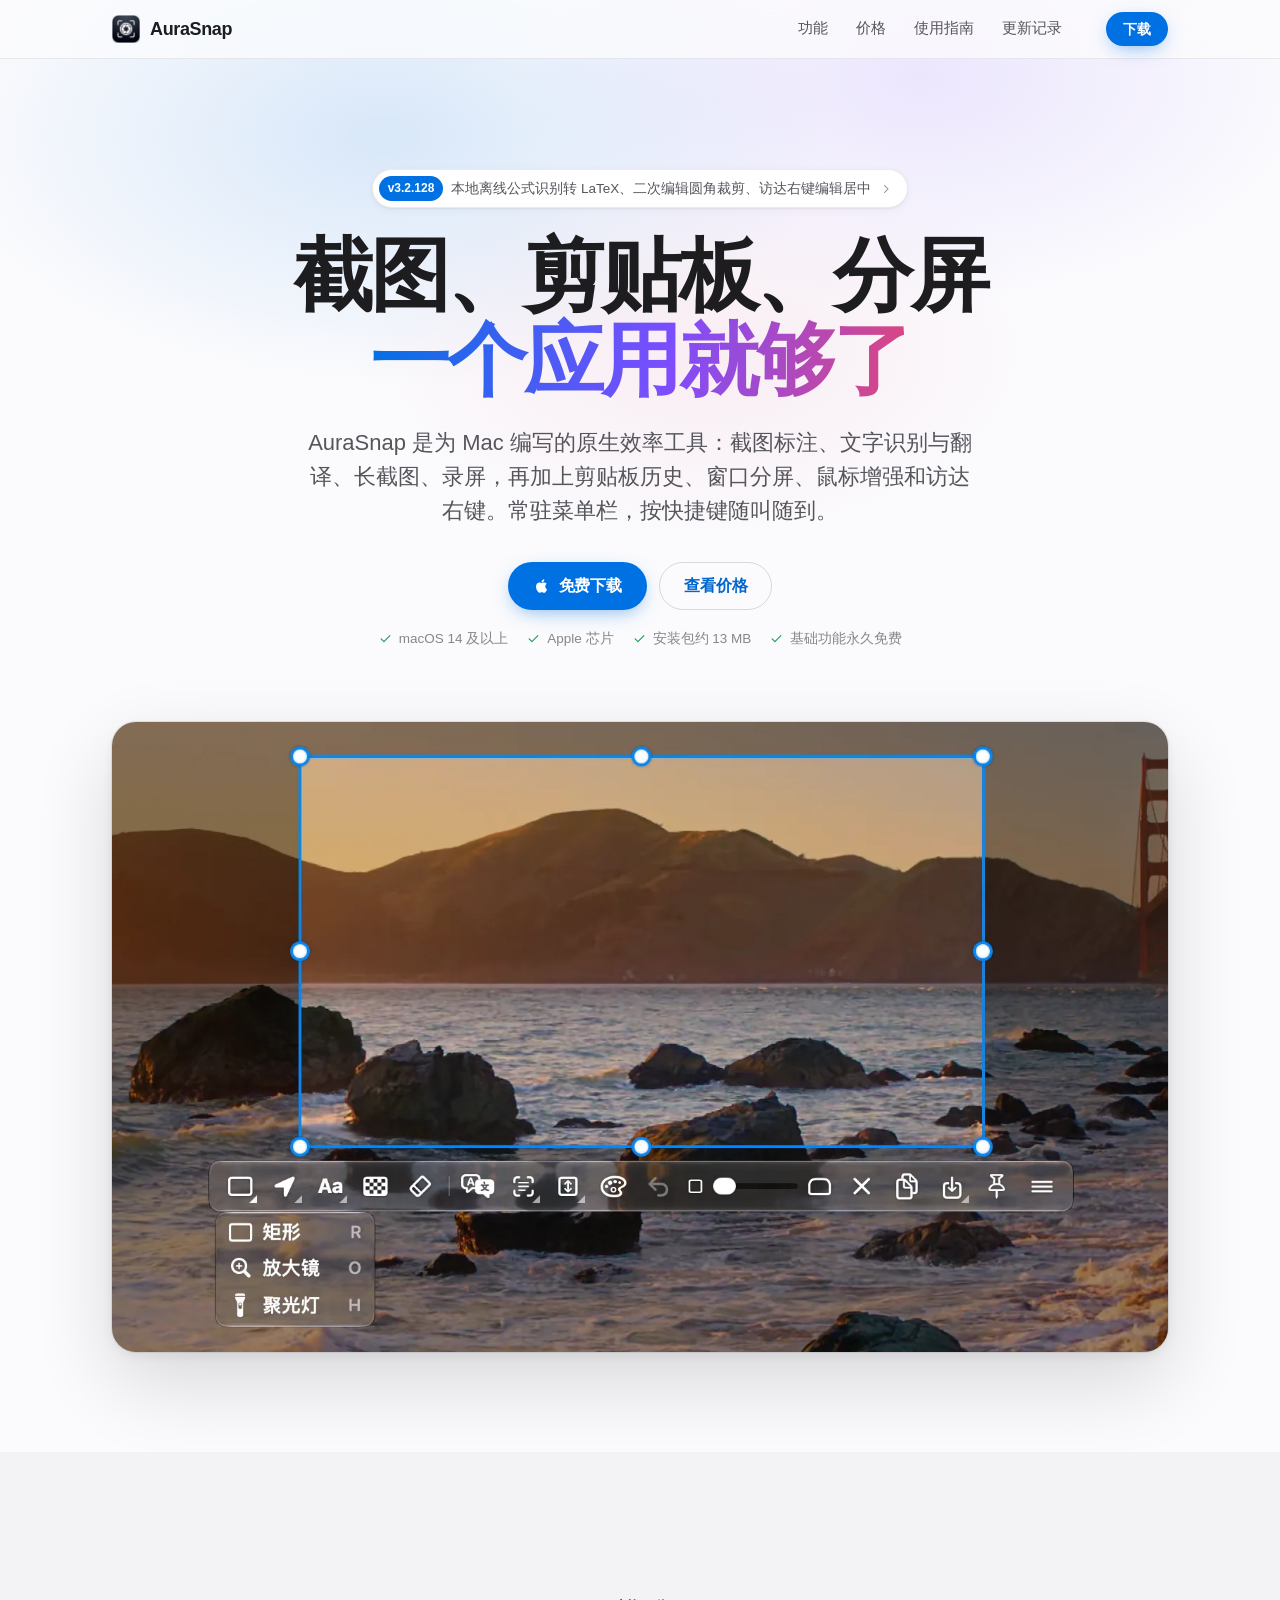
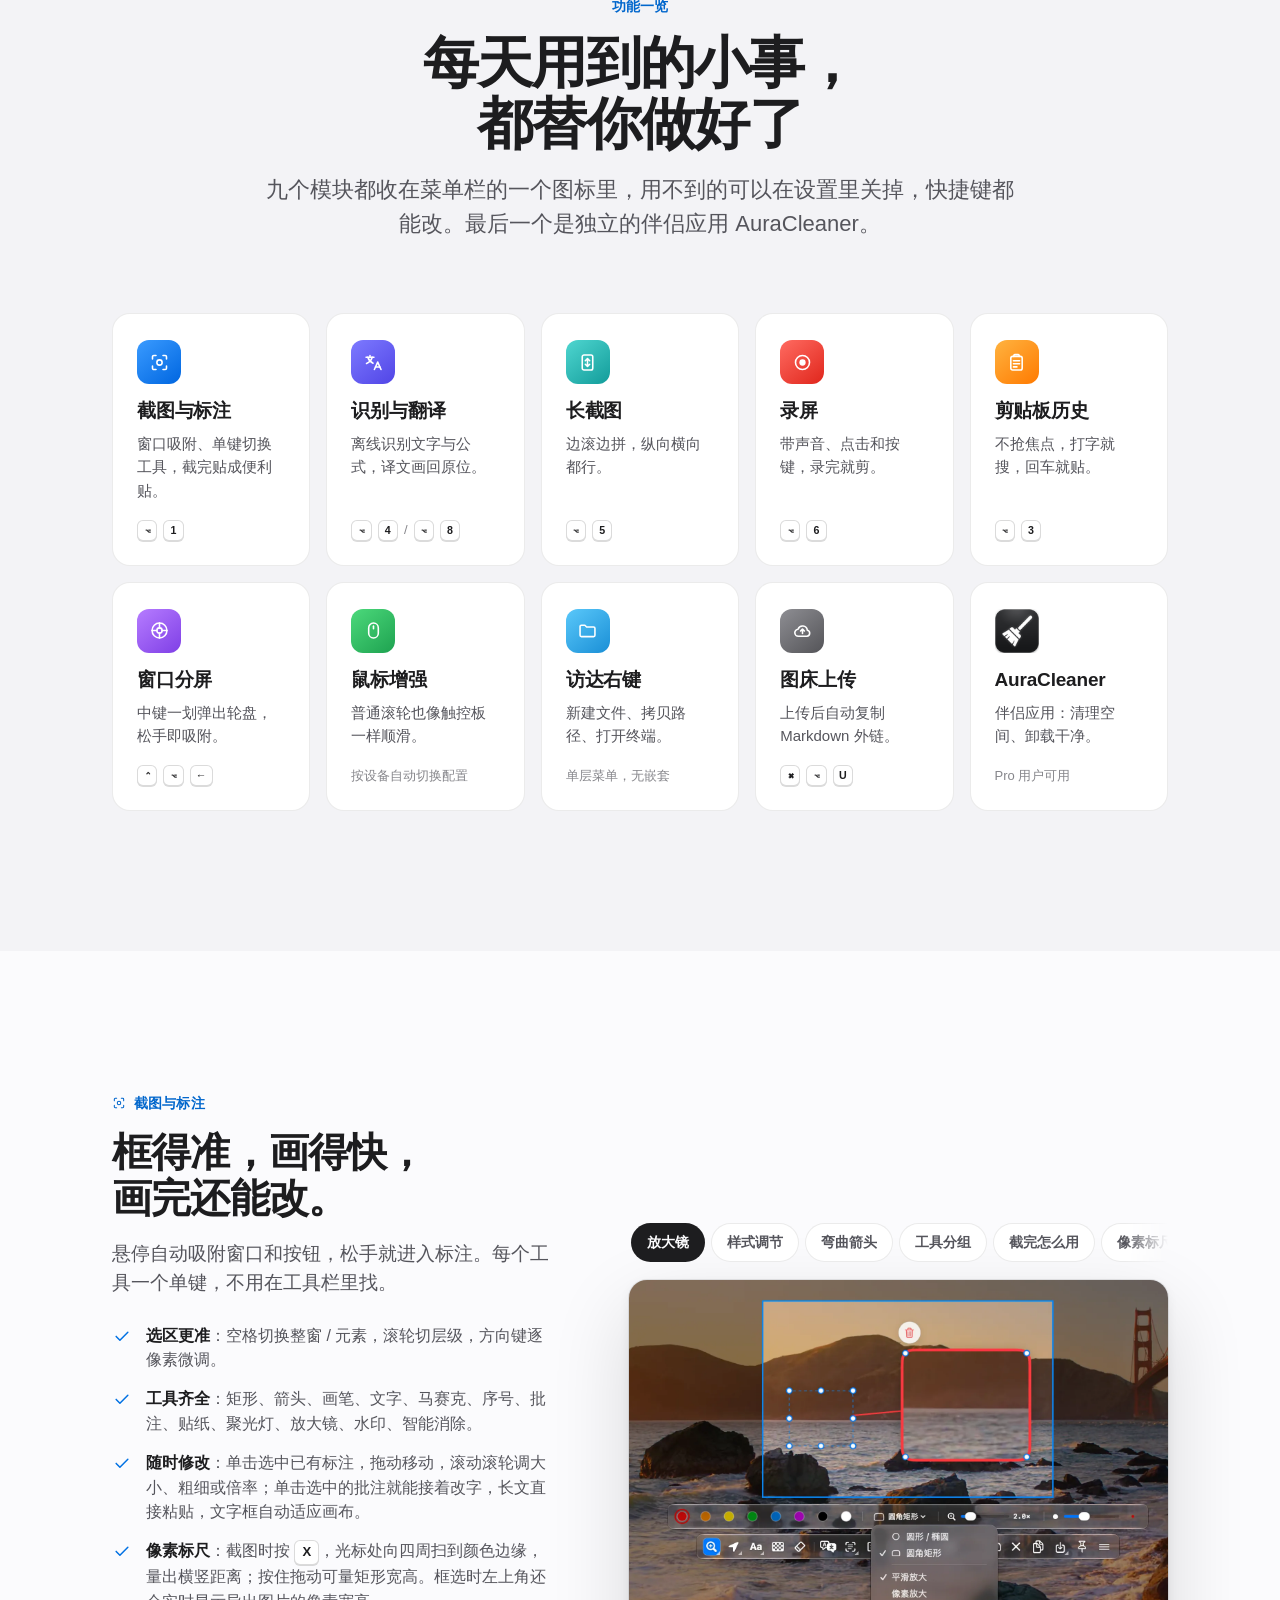
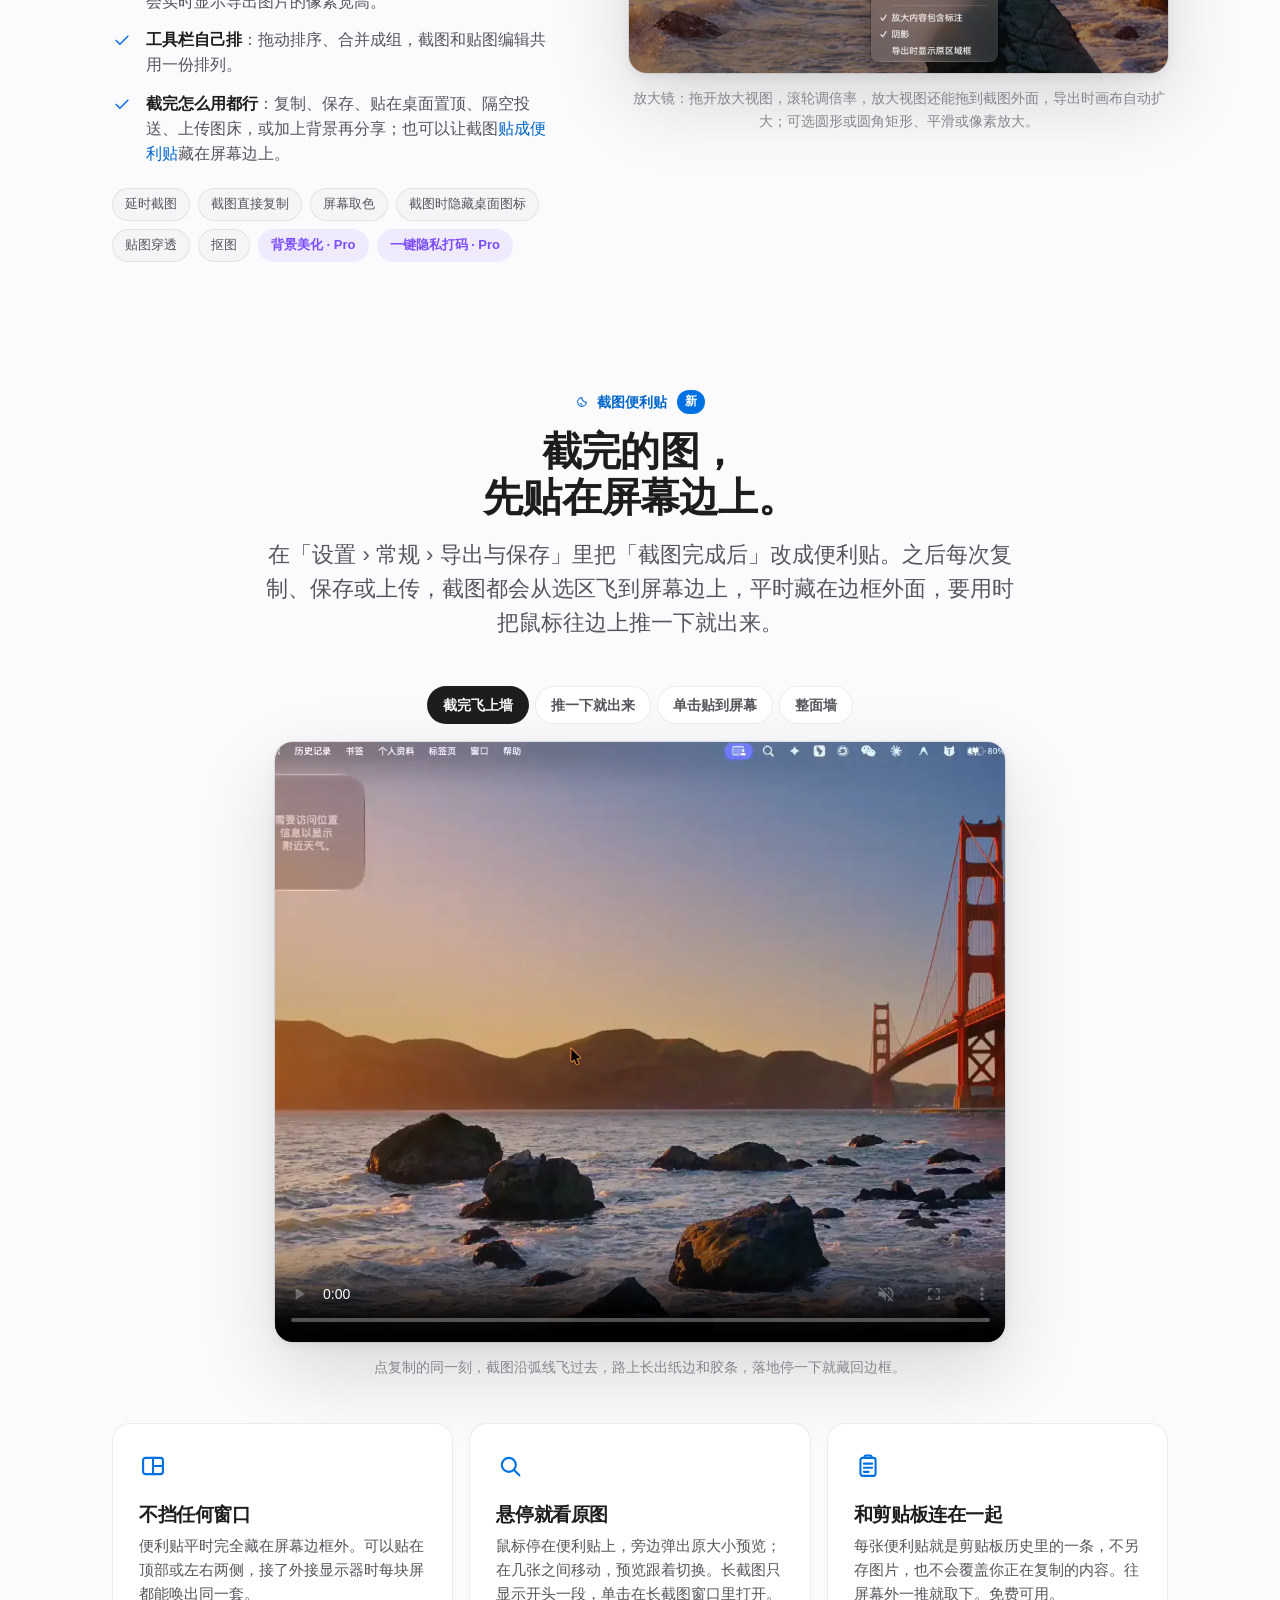
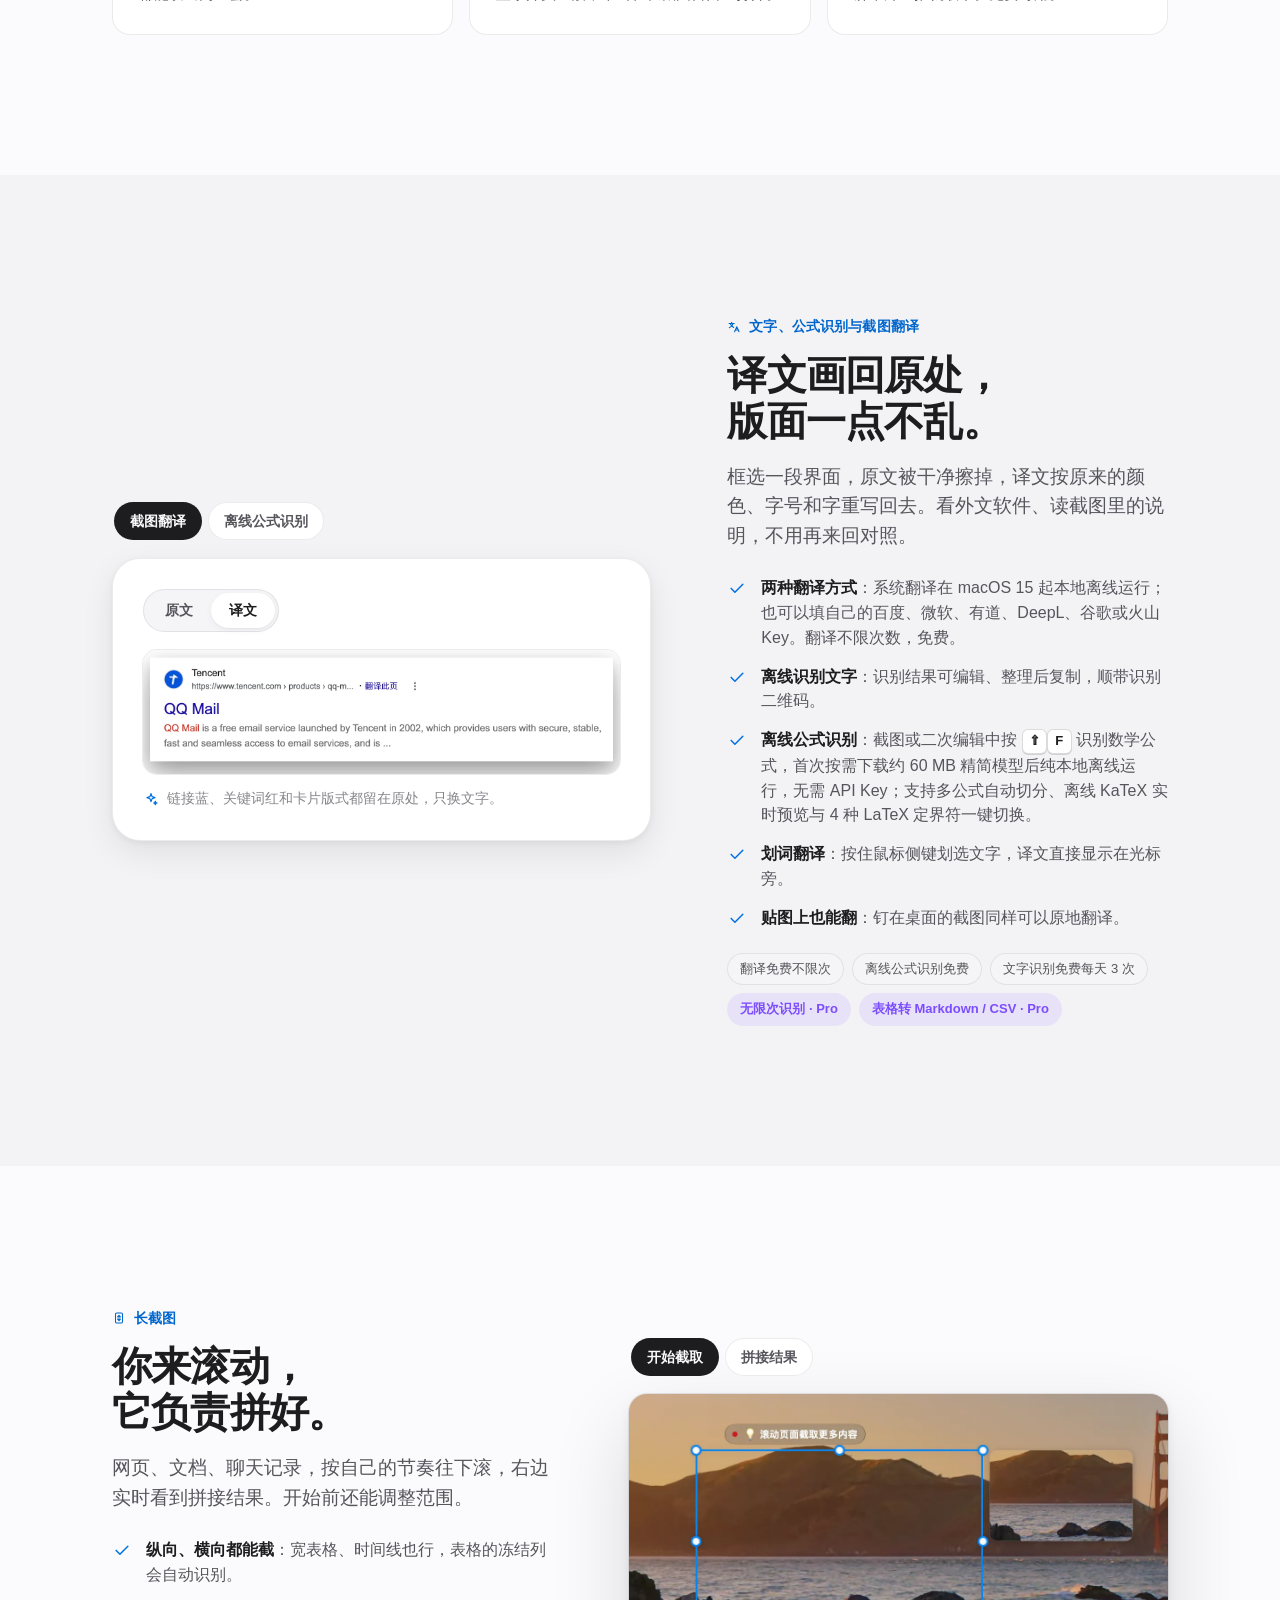
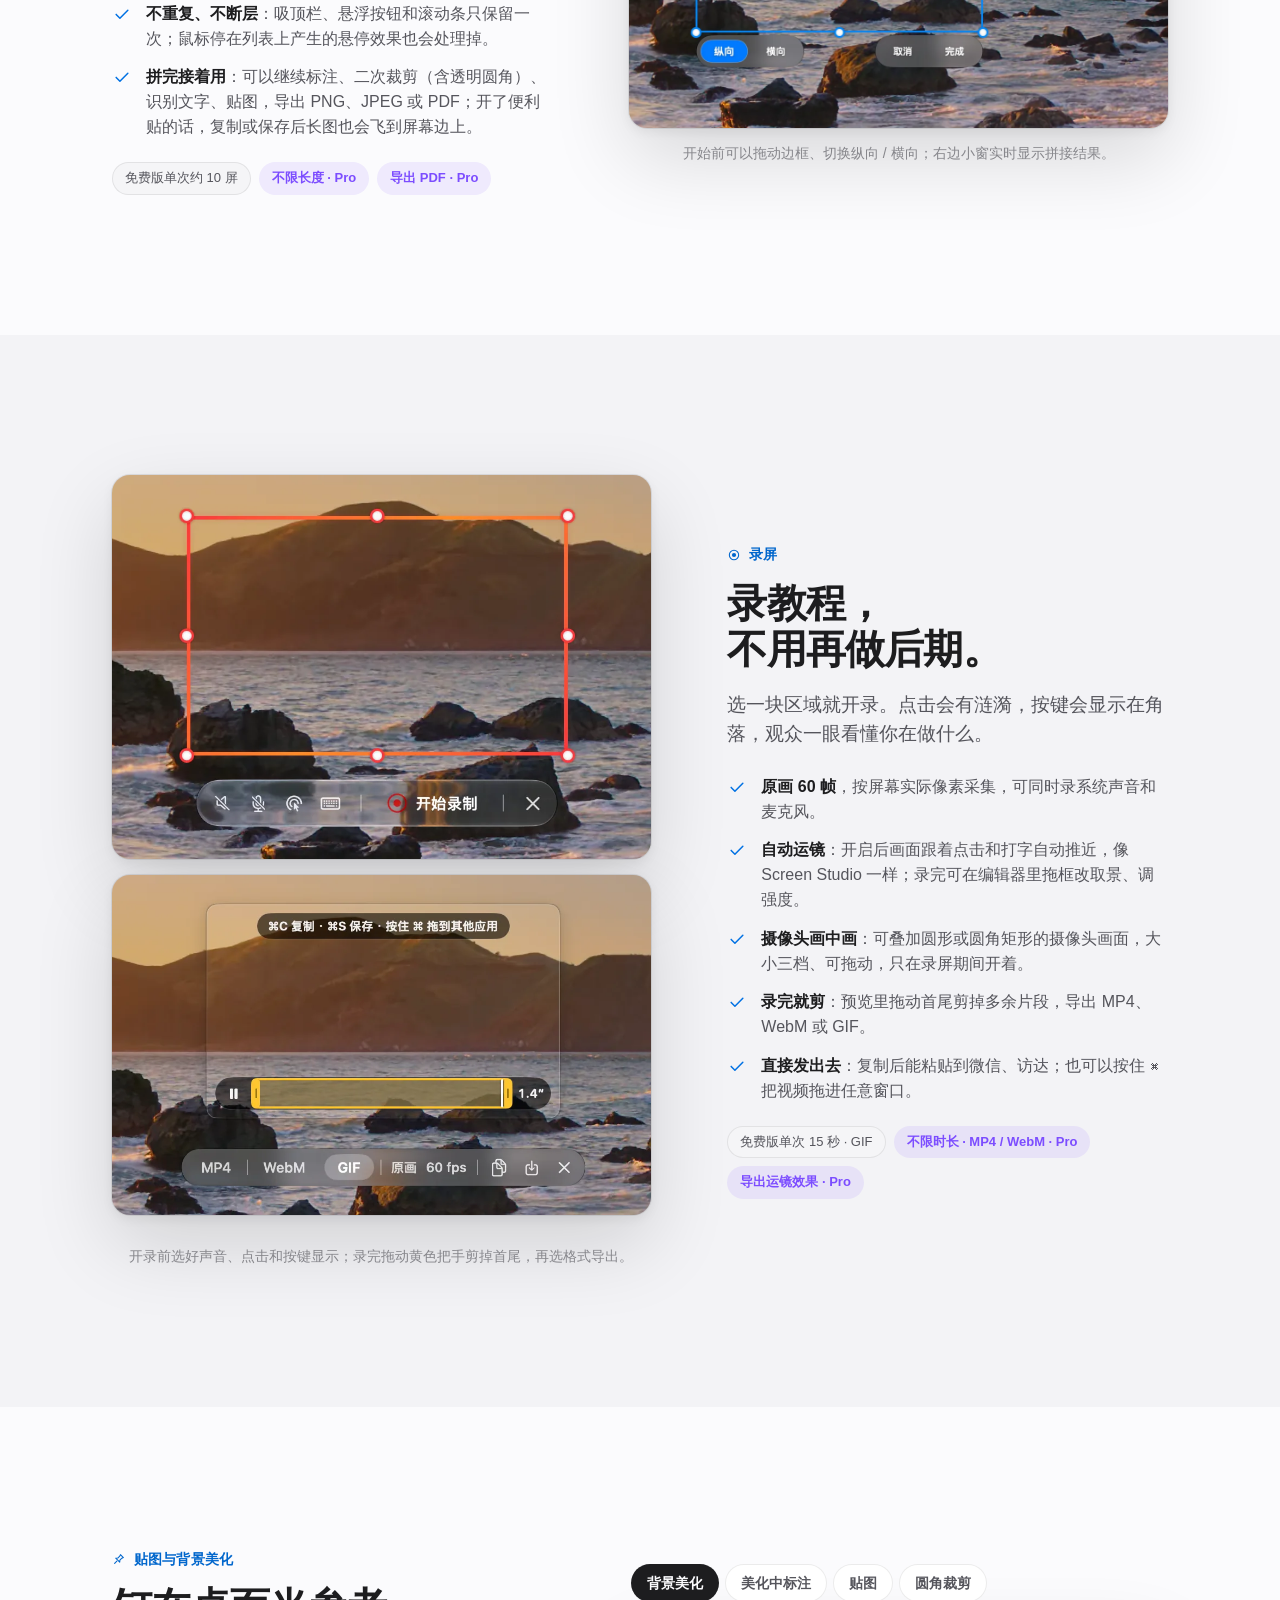
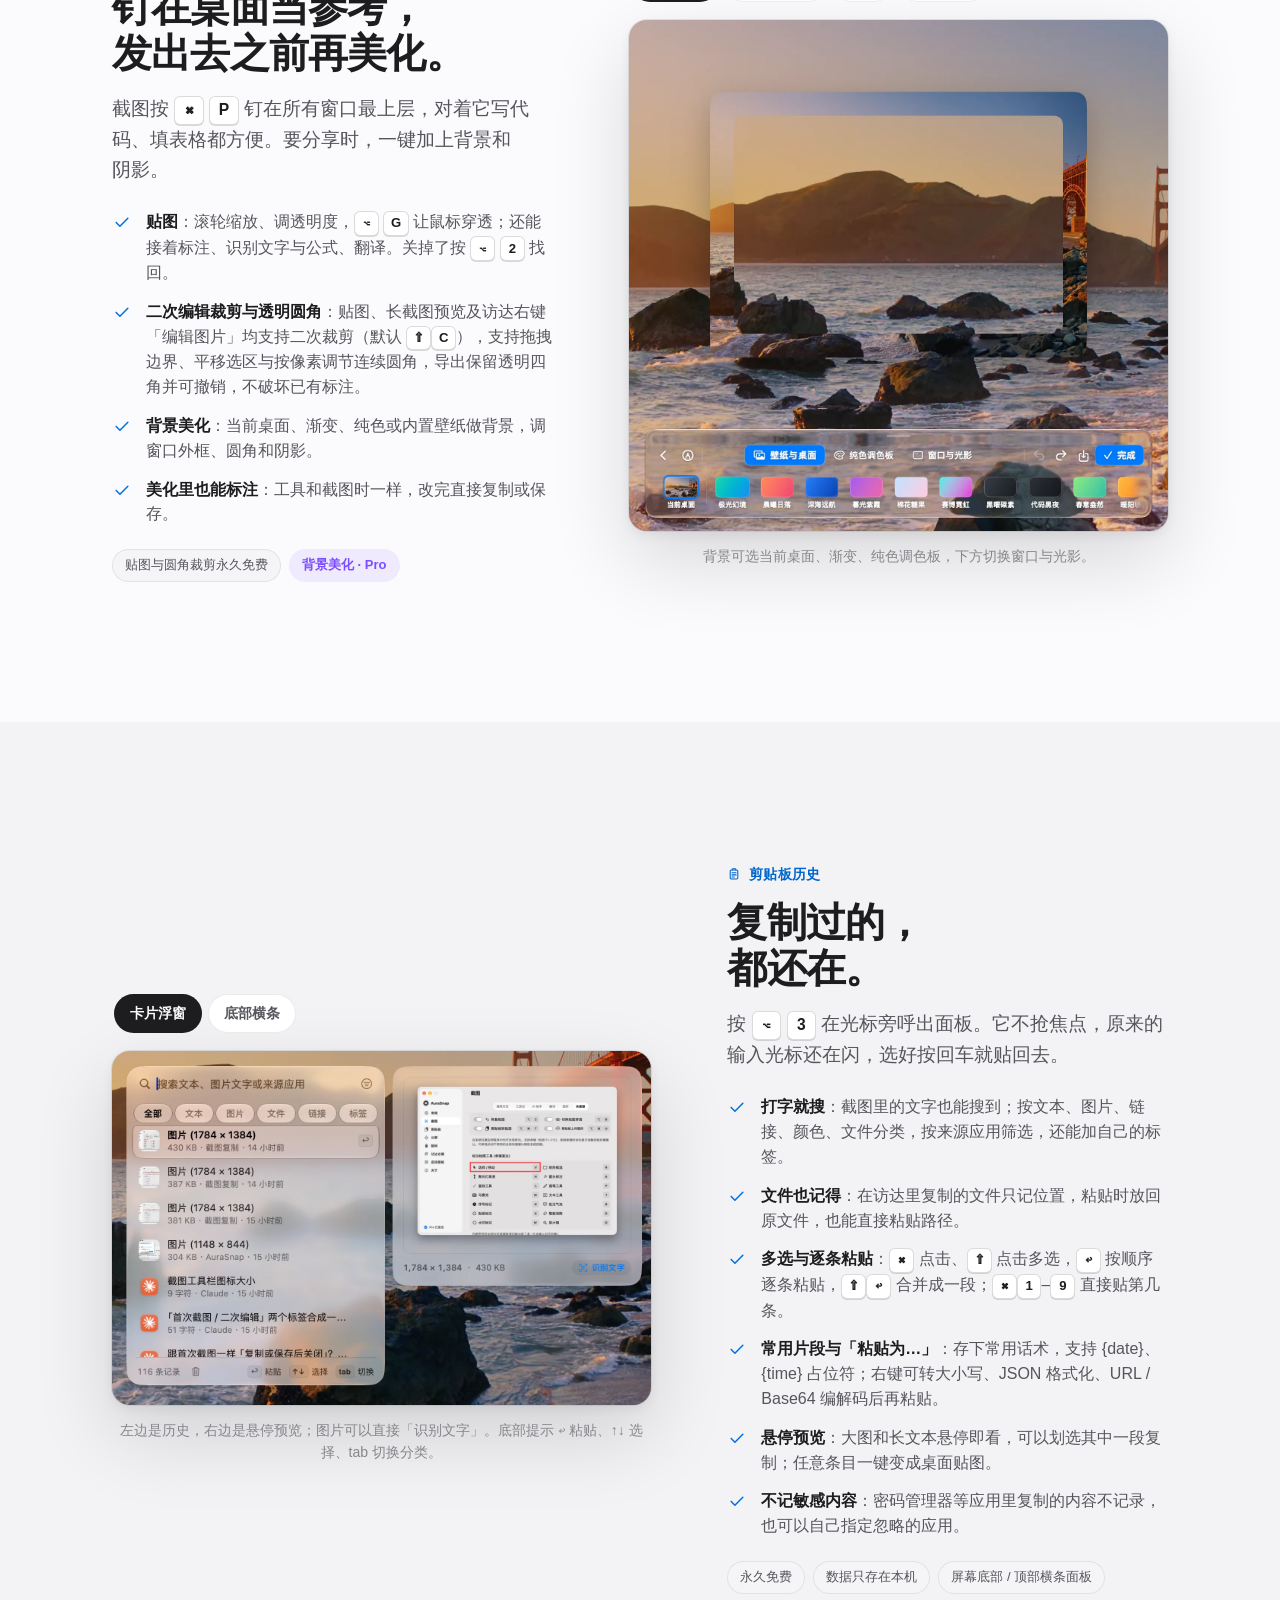
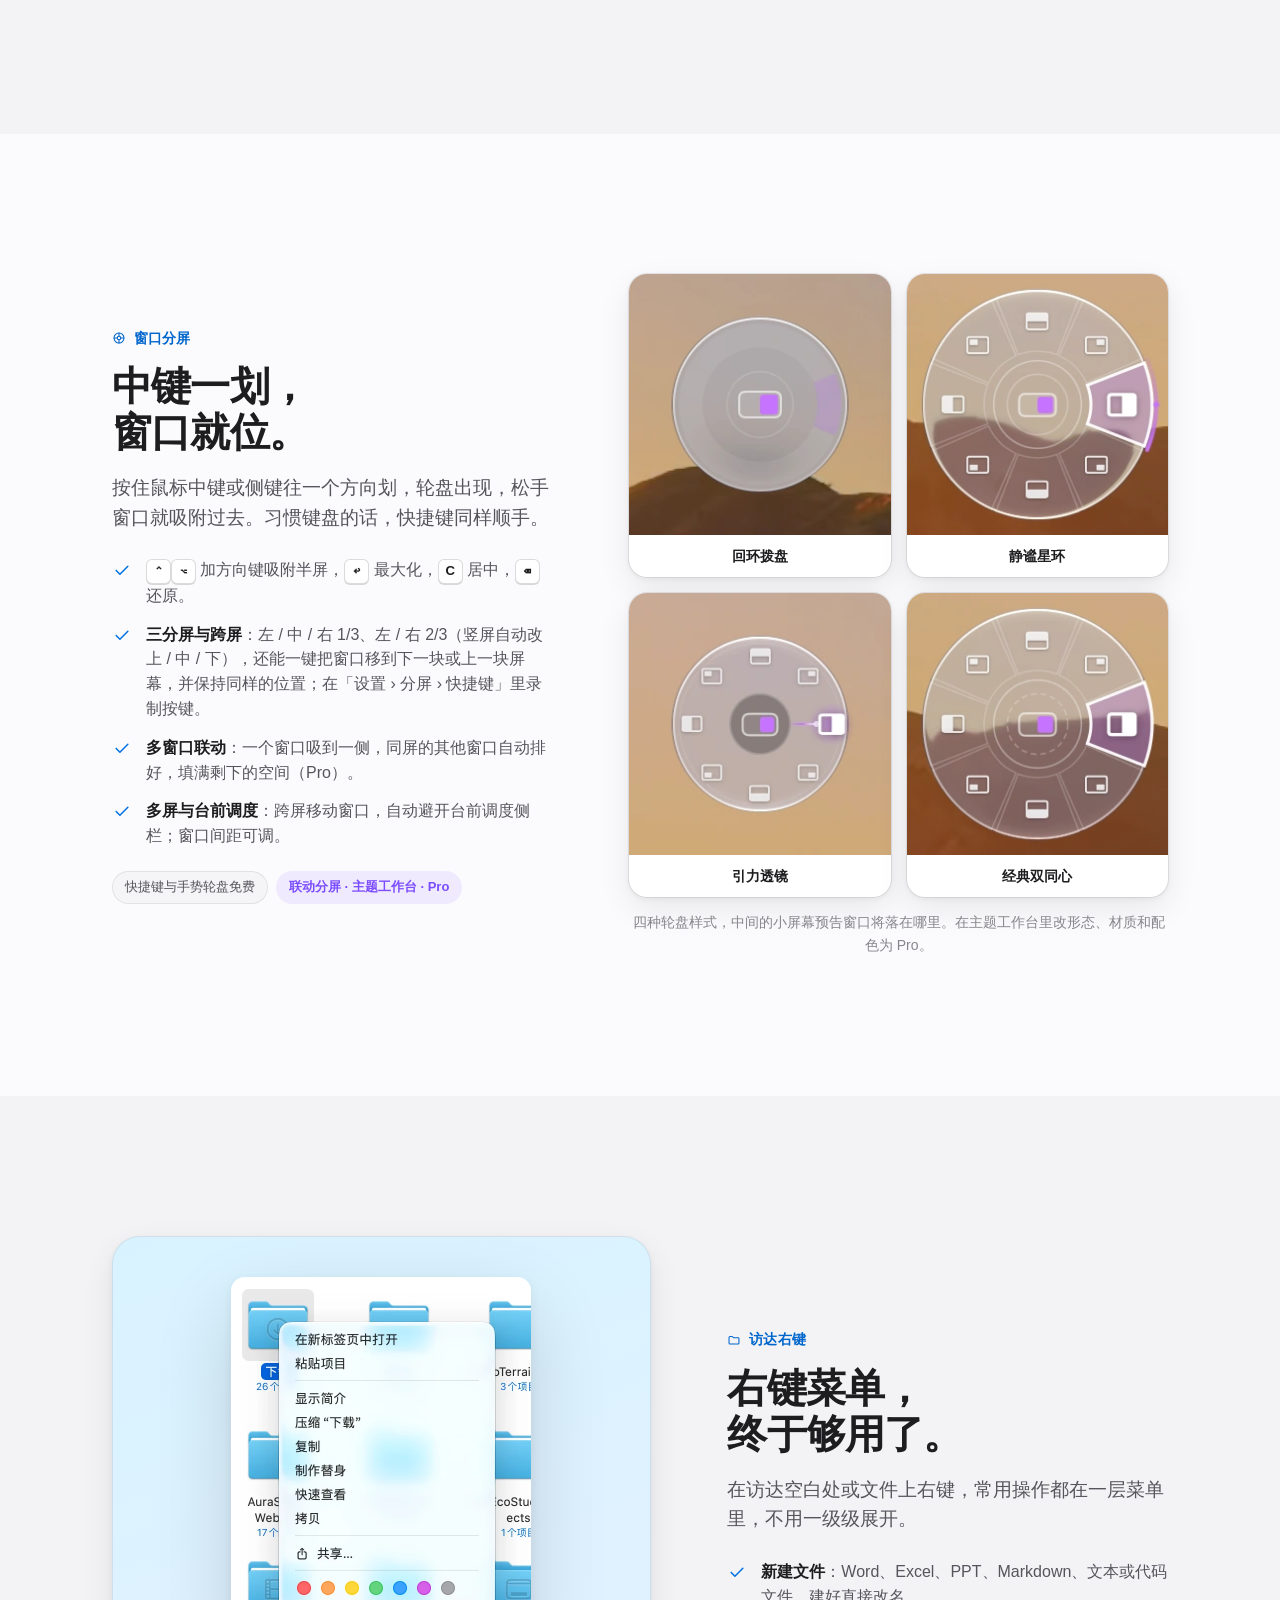
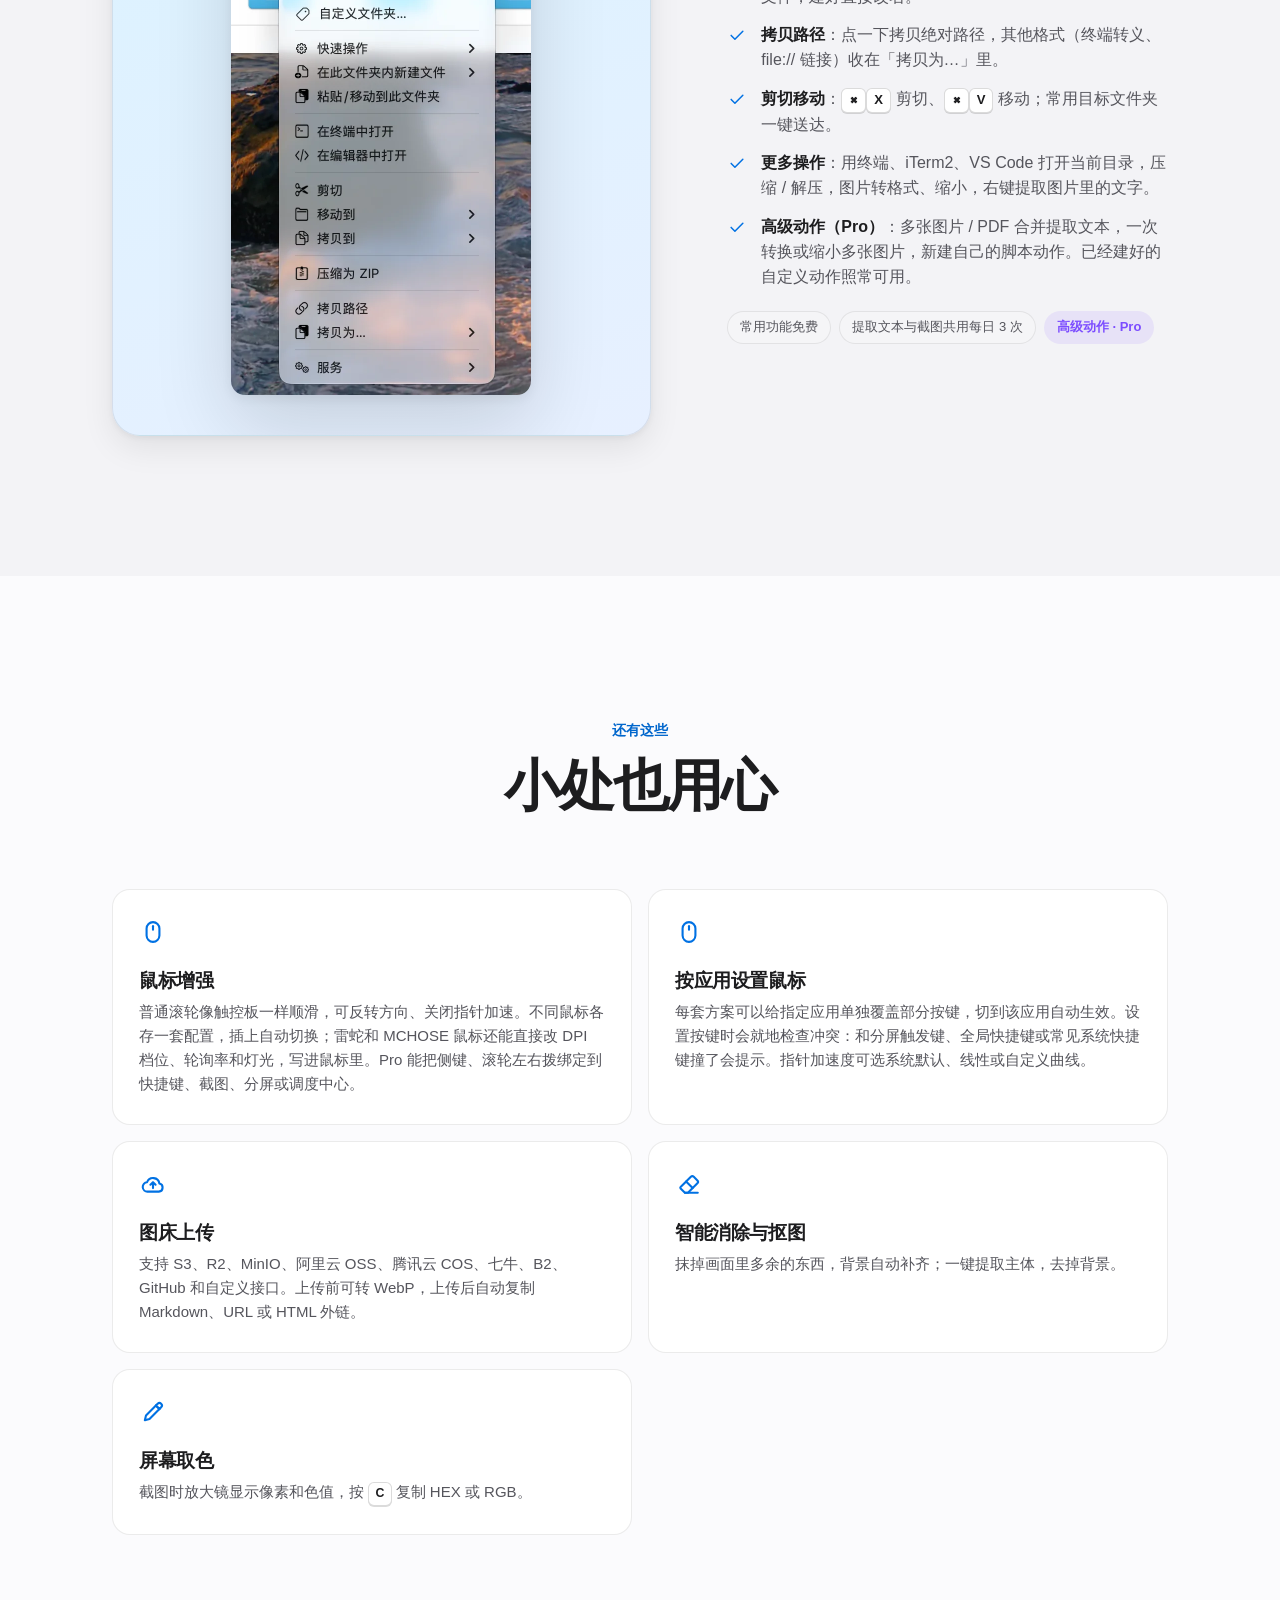
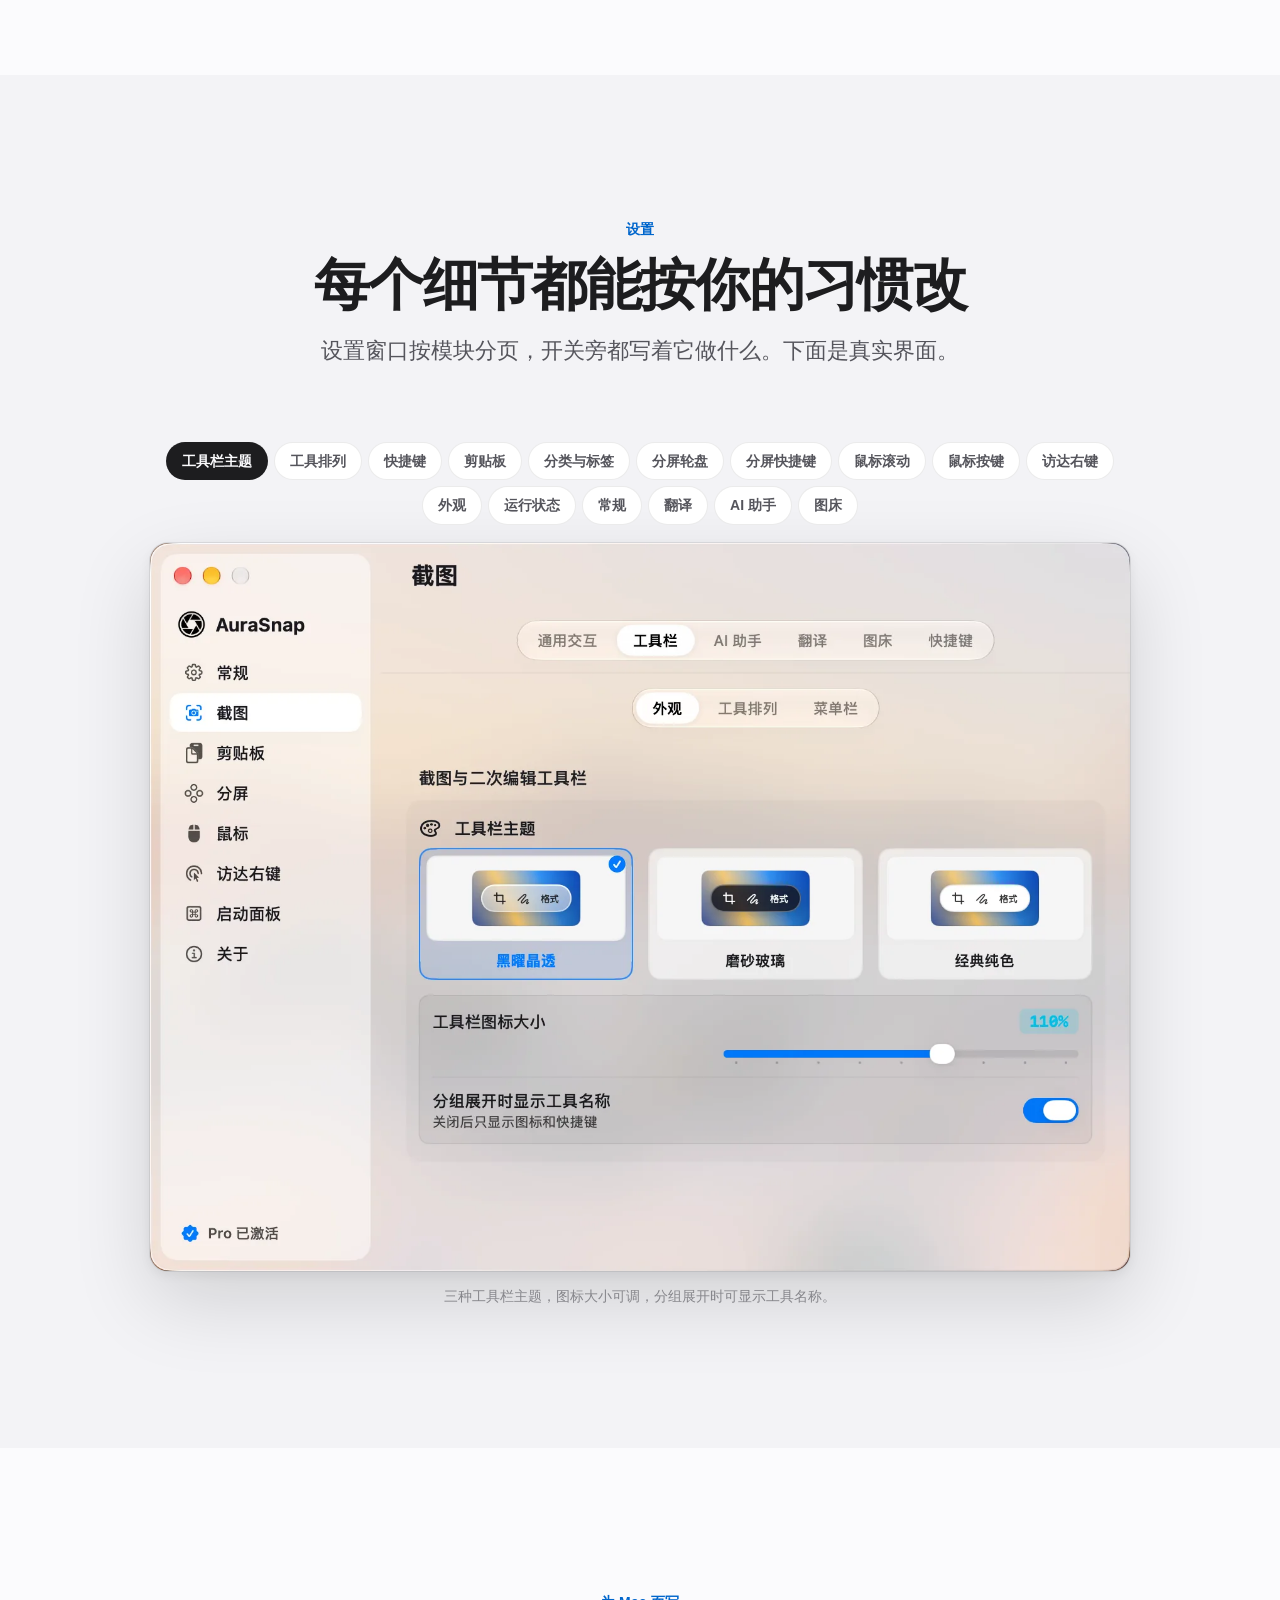
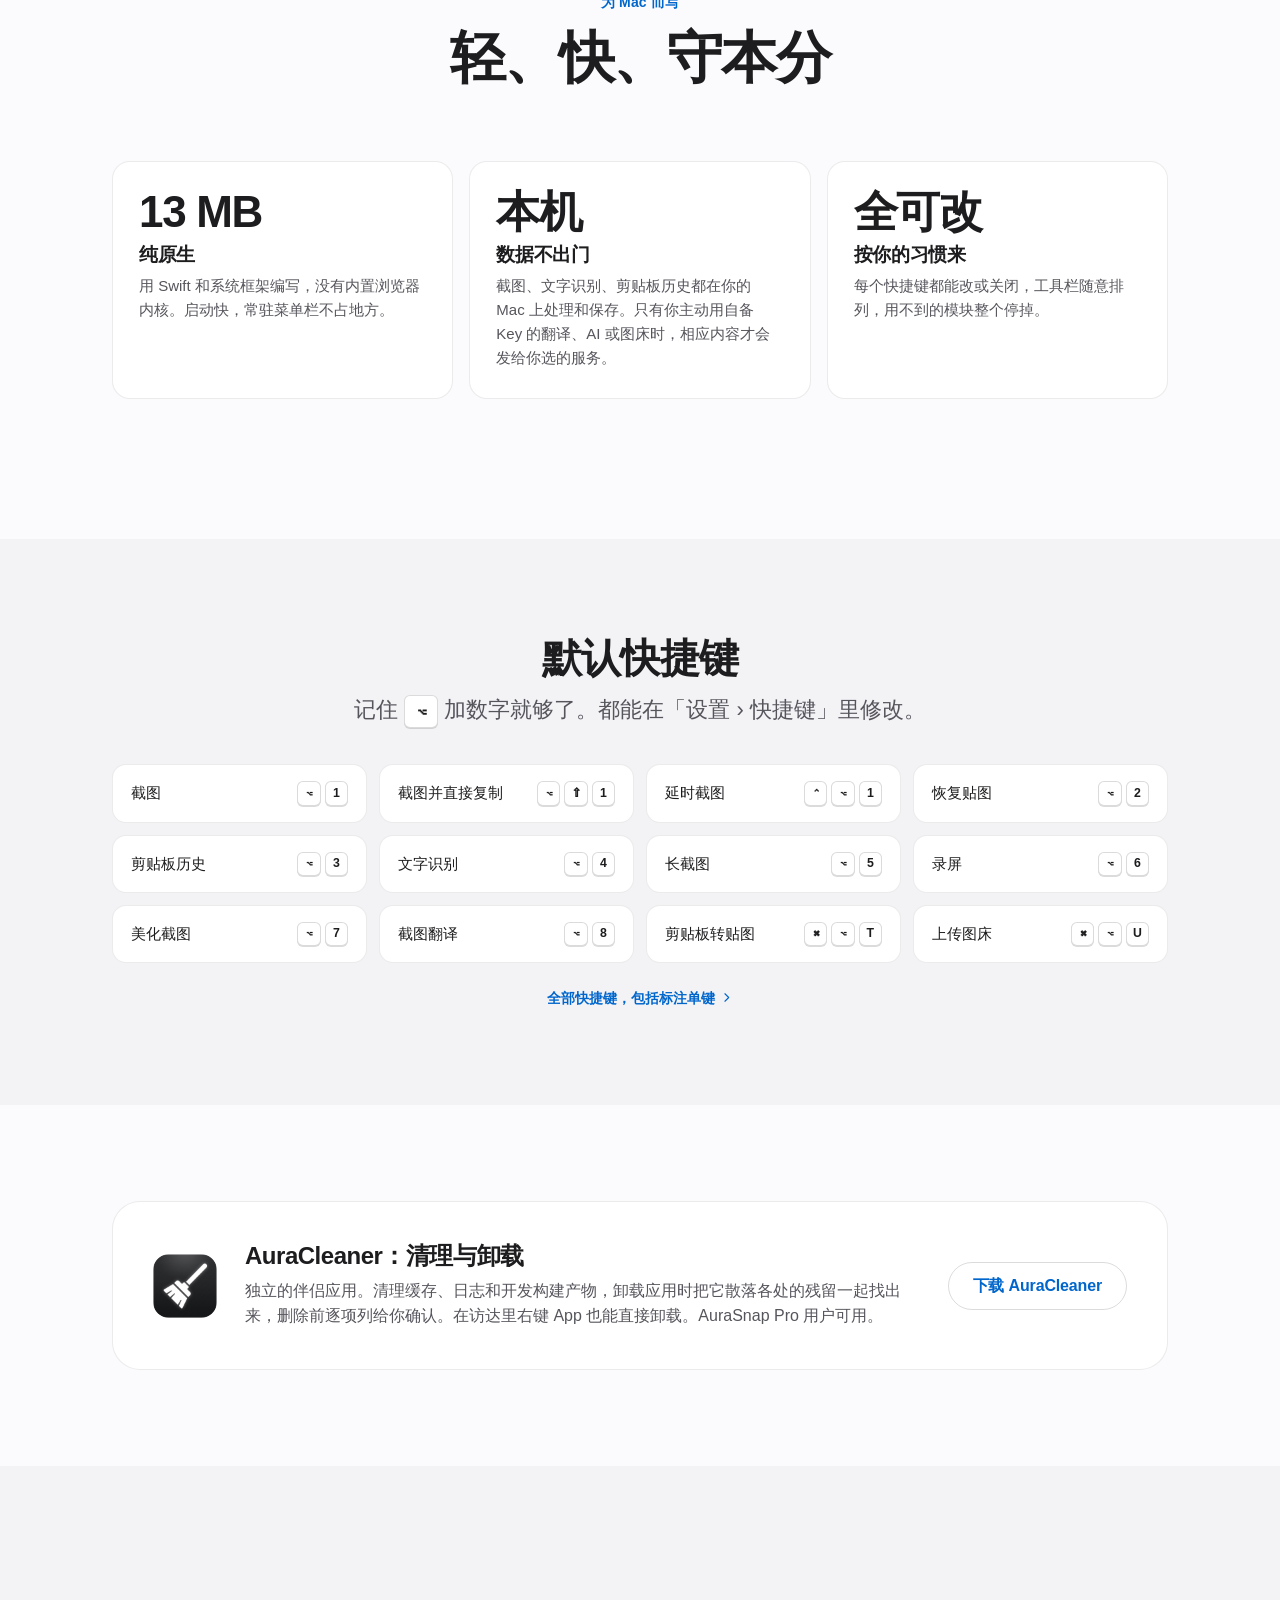
==== commit 96358788: "docs(website): 补充 v3.2.168 离线公式识别与二次编辑圆角裁剪功能及真实截图" ====
--- a/index.html
+++ b/index.html
@@ -5,7 +5,7 @@
   <meta name="viewport" content="width=device-width, initial-scale=1, viewport-fit=cover">
   <title>AuraSnap · Mac 截图、剪贴板与分屏工具</title>
   <meta name="description" content="AuraSnap 是为 Mac 编写的原生效率工具：截图标注、文字识别与原位翻译、长截图、录屏，以及剪贴板历史、窗口分屏、鼠标增强和访达右键。基础功能永久免费。">
-  <meta name="keywords" content="AuraSnap, Mac 截图, macOS 截图工具, 截图标注, OCR, 截图翻译, 长截图, 滚动截图, 录屏, 剪贴板历史, 窗口分屏, 访达右键">
+  <meta name="keywords" content="AuraSnap, Mac 截图, macOS 截图工具, 截图标注, OCR, 公式识别, LaTeX, 圆角裁剪, 截图翻译, 长截图, 滚动截图, 录屏, 剪贴板历史, 窗口分屏, 访达右键">
   <meta name="google-site-verification" content="6imrNBbtHpXlvs_eJxVL0ueiRYzWSX-zMwA5sKnrR0o">
   <link rel="canonical" href="https://aurasnapapp.com/">
   <meta name="theme-color" content="#fbfbfd" media="(prefers-color-scheme: light)">
@@ -115,7 +115,7 @@
   <section class="hero">
     <div class="wrap">
       <a class="hero-pill" href="https://github.com/8wcznkmy6b-del/AuraSnap-PB/releases/latest" target="_blank" rel="noopener">
-        <b data-version>v3.2.128</b><span>三分屏与跨屏移动、剪贴板片段与横条面板、鼠标按应用映射、录屏摄像头</span><svg class="i"><use href="/assets/icons.svg#chevron"/></svg>
+        <b data-version>v3.2.168</b><span>本地离线公式识别转 LaTeX、二次编辑圆角裁剪、访达右键编辑居中</span><svg class="i"><use href="/assets/icons.svg#chevron"/></svg>
       </a>
       <h1 class="title-xl"><span class="nw">截图、剪贴板、分屏</span><br><span class="grad-text nw">一个应用就够了</span></h1>
       <p class="lead">AuraSnap 是为 Mac 编写的原生效率工具：截图标注、文字识别与翻译、长截图、录屏，再加上剪贴板历史、窗口分屏、鼠标增强和访达右键。常驻菜单栏，按快捷键随叫随到。</p>
@@ -146,7 +146,7 @@
       </div>
       <div class="mod-grid home">
         <a class="mod reveal" href="#capture"><span class="mod-ico c-blue"><svg class="i"><use href="/assets/icons.svg#capture"/></svg></span><h3>截图与标注</h3><p>窗口吸附、单键切换工具，截完贴成便利贴。</p><span class="mod-key"><kbd>⌥</kbd><kbd>1</kbd></span></a>
-        <a class="mod reveal" href="#ocr"><span class="mod-ico c-indigo"><svg class="i"><use href="/assets/icons.svg#translate"/></svg></span><h3>识别与翻译</h3><p>离线识别文字，译文画回原位。</p><span class="mod-key"><kbd>⌥</kbd><kbd>4</kbd> / <kbd>⌥</kbd><kbd>8</kbd></span></a>
+        <a class="mod reveal" href="#ocr"><span class="mod-ico c-indigo"><svg class="i"><use href="/assets/icons.svg#translate"/></svg></span><h3>识别与翻译</h3><p>离线识别文字与公式，译文画回原位。</p><span class="mod-key"><kbd>⌥</kbd><kbd>4</kbd> / <kbd>⌥</kbd><kbd>8</kbd></span></a>
         <a class="mod reveal" href="#long"><span class="mod-ico c-teal"><svg class="i"><use href="/assets/icons.svg#longshot"/></svg></span><h3>长截图</h3><p>边滚边拼，纵向横向都行。</p><span class="mod-key"><kbd>⌥</kbd><kbd>5</kbd></span></a>
         <a class="mod reveal" href="#record"><span class="mod-ico c-red"><svg class="i"><use href="/assets/icons.svg#record"/></svg></span><h3>录屏</h3><p>带声音、点击和按键，录完就剪。</p><span class="mod-key"><kbd>⌥</kbd><kbd>6</kbd></span></a>
         <a class="mod reveal" href="#clipboard"><span class="mod-ico c-orange"><svg class="i"><use href="/assets/icons.svg#clipboard"/></svg></span><h3>剪贴板历史</h3><p>不抢焦点，打字就搜，回车就贴。</p><span class="mod-key"><kbd>⌥</kbd><kbd>3</kbd></span></a>
@@ -205,27 +205,32 @@
   <section class="section section-alt" id="ocr">
     <div class="wrap feature flip">
       <div class="feature-copy reveal">
-        <span class="eyebrow"><svg class="i"><use href="/assets/icons.svg#translate"/></svg>文字识别与截图翻译</span>
+        <span class="eyebrow"><svg class="i"><use href="/assets/icons.svg#translate"/></svg>文字、公式识别与截图翻译</span>
         <h2 class="title-md">译文画回原处，<br>版面一点不乱。</h2>
         <p class="lead">框选一段界面，原文被干净擦掉，译文按原来的颜色、字号和字重写回去。看外文软件、读截图里的说明，不用再来回对照。</p>
         <ul class="bullets">
           <li><svg class="i"><use href="/assets/icons.svg#check"/></svg><span><b>两种翻译方式</b>：系统翻译在 macOS 15 起本地离线运行；也可以填自己的百度、微软、有道、DeepL、谷歌或火山 Key。翻译不限次数，免费。</span></li>
           <li><svg class="i"><use href="/assets/icons.svg#check"/></svg><span><b>离线识别文字</b>：识别结果可编辑、整理后复制，顺带识别二维码。</span></li>
+          <li><svg class="i"><use href="/assets/icons.svg#check"/></svg><span><b>离线公式识别</b>：截图或二次编辑中按 <kbd>⇧</kbd><kbd>F</kbd> 识别数学公式，首次按需下载约 60 MB 精简模型后纯本地离线运行，无需 API Key；支持多公式自动切分、离线 KaTeX 实时预览与 4 种 LaTeX 定界符一键切换。</span></li>
           <li><svg class="i"><use href="/assets/icons.svg#check"/></svg><span><b>划词翻译</b>：按住鼠标侧键划选文字，译文直接显示在光标旁。</span></li>
           <li><svg class="i"><use href="/assets/icons.svg#check"/></svg><span><b>贴图上也能翻</b>：钉在桌面的截图同样可以原地翻译。</span></li>
         </ul>
-        <div class="chips"><span class="chip">翻译免费不限次</span><span class="chip">文字识别免费每天 3 次</span><span class="chip chip-pro">无限次识别 · Pro</span><span class="chip chip-pro">表格转 Markdown / CSV · Pro</span></div>
-      </div>
-      <div class="demo tr-demo reveal" id="trDemo">
-        <div class="tr-switch" role="group" aria-label="切换原文与译文">
-          <button type="button" aria-pressed="true" data-tr="en">原文</button>
-          <button type="button" aria-pressed="false" data-tr="zh">译文</button>
+        <div class="chips"><span class="chip">翻译免费不限次</span><span class="chip">离线公式识别免费</span><span class="chip">文字识别免费每天 3 次</span><span class="chip chip-pro">无限次识别 · Pro</span><span class="chip chip-pro">表格转 Markdown / CSV · Pro</span></div>
+      </div>
+      <div class="shot-tabs reveal" data-tabs>
+        <div class="tab-row" role="tablist"><button type="button" role="tab" aria-selected="true" data-tab="0">截图翻译</button><button type="button" role="tab" aria-selected="false" data-tab="1">离线公式识别</button></div>
+        <div class="demo tr-demo" id="trDemo" data-panel="0">
+          <div class="tr-switch" role="group" aria-label="切换原文与译文">
+            <button type="button" aria-pressed="true" data-tr="en">原文</button>
+            <button type="button" aria-pressed="false" data-tr="zh">译文</button>
+          </div>
+          <div class="tr-pair">
+            <img class="en" src="/assets/shots/translate-before.webp" alt="原文：英文的搜索结果卡片" width="1384" height="360" loading="lazy" decoding="async">
+            <img class="zh" src="/assets/shots/translate-after.webp" alt="译文：同一张卡片，文字被替换成中文，链接颜色、红色关键词和版式保持不变" width="1378" height="360" loading="lazy" decoding="async" aria-hidden="true">
+          </div>
+          <p class="tr-note"><svg class="i"><use href="/assets/icons.svg#sparkles"/></svg>链接蓝、关键词红和卡片版式都留在原处，只换文字。</p>
         </div>
-        <div class="tr-pair">
-          <img class="en" src="/assets/shots/translate-before.webp" alt="原文：英文的搜索结果卡片" width="1384" height="360" loading="lazy" decoding="async">
-          <img class="zh" src="/assets/shots/translate-after.webp" alt="译文：同一张卡片，文字被替换成中文，链接颜色、红色关键词和版式保持不变" width="1378" height="360" loading="lazy" decoding="async" aria-hidden="true">
-        </div>
-        <p class="tr-note"><svg class="i"><use href="/assets/icons.svg#sparkles"/></svg>链接蓝、关键词红和卡片版式都留在原处，只换文字。</p>
+        <figure class="shot" data-panel="1" hidden><img src="/assets/shots/formula-recognition.webp" alt="公式识别结果窗：左侧原始截图，右上离线 KaTeX 实时预览，右下 LaTeX 源码与定界符切换" width="1598" height="1138" loading="lazy" decoding="async"><figcaption>左侧对照原始截图，右上离线 KaTeX 实时预览（修改下方 LaTeX 源码同步重绘），支持 4 种定界符一键切换。</figcaption></figure>
       </div>
     </div>
   </section>
@@ -240,7 +245,7 @@
         <ul class="bullets">
           <li><svg class="i"><use href="/assets/icons.svg#check"/></svg><span><b>纵向、横向都能截</b>：宽表格、时间线也行，表格的冻结列会自动识别。</span></li>
           <li><svg class="i"><use href="/assets/icons.svg#check"/></svg><span><b>不重复、不断层</b>：吸顶栏、悬浮按钮和滚动条只保留一次；鼠标停在列表上产生的悬停效果也会处理掉。</span></li>
-          <li><svg class="i"><use href="/assets/icons.svg#check"/></svg><span><b>拼完接着用</b>：可以继续标注、识别文字、贴图，导出 PNG、JPEG 或 PDF；开了便利贴的话，复制或保存后长图也会飞到屏幕边上。</span></li>
+          <li><svg class="i"><use href="/assets/icons.svg#check"/></svg><span><b>拼完接着用</b>：可以继续标注、二次裁剪（含透明圆角）、识别文字、贴图，导出 PNG、JPEG 或 PDF；开了便利贴的话，复制或保存后长图也会飞到屏幕边上。</span></li>
         </ul>
         <div class="chips"><span class="chip">免费版单次约 10 屏</span><span class="chip chip-pro">不限长度 · Pro</span><span class="chip chip-pro">导出 PDF · Pro</span></div>
       </div>
@@ -285,15 +290,16 @@
         <h2 class="title-md">钉在桌面当参考，<br>发出去之前再美化。</h2>
         <p class="lead">截图按 <kbd>⌘</kbd> <kbd>P</kbd> 钉在所有窗口最上层，对着它写代码、填表格都方便。要分享时，一键加上背景和阴影。</p>
         <ul class="bullets">
-          <li><svg class="i"><use href="/assets/icons.svg#check"/></svg><span><b>贴图</b>：滚轮缩放、调透明度，<kbd>⌥</kbd> <kbd>G</kbd> 让鼠标穿透；还能接着标注、识别文字、翻译。关掉了按 <kbd>⌥</kbd> <kbd>2</kbd> 找回。</span></li>
+          <li><svg class="i"><use href="/assets/icons.svg#check"/></svg><span><b>贴图</b>：滚轮缩放、调透明度，<kbd>⌥</kbd> <kbd>G</kbd> 让鼠标穿透；还能接着标注、识别文字与公式、翻译。关掉了按 <kbd>⌥</kbd> <kbd>2</kbd> 找回。</span></li>
+          <li><svg class="i"><use href="/assets/icons.svg#check"/></svg><span><b>二次编辑裁剪与透明圆角</b>：贴图、长截图预览及访达右键「编辑图片」均支持二次裁剪（默认 <kbd>⇧</kbd><kbd>C</kbd>），支持拖拽边界、平移选区与按像素调节连续圆角，导出保留透明四角并可撤销，不破坏已有标注。</span></li>
           <li><svg class="i"><use href="/assets/icons.svg#check"/></svg><span><b>背景美化</b>：当前桌面、渐变、纯色或内置壁纸做背景，调窗口外框、圆角和阴影。</span></li>
           <li><svg class="i"><use href="/assets/icons.svg#check"/></svg><span><b>美化里也能标注</b>：工具和截图时一样，改完直接复制或保存。</span></li>
         </ul>
-        <div class="chips"><span class="chip">贴图永久免费</span><span class="chip chip-pro">背景美化 · Pro</span></div>
+        <div class="chips"><span class="chip">贴图与圆角裁剪永久免费</span><span class="chip chip-pro">背景美化 · Pro</span></div>
       </div>
       <div class="shot-tabs reveal" data-tabs>
-        <div class="tab-row" role="tablist"><button type="button" role="tab" aria-selected="true" data-tab="0">背景美化</button><button type="button" role="tab" aria-selected="false" data-tab="1">美化中标注</button><button type="button" role="tab" aria-selected="false" data-tab="2">贴图</button></div>
-        <figure class="shot" data-panel="0"><img src="/assets/shots/beautify.webp" alt="背景美化：截图放在当前桌面背景上，下方选择壁纸与渐变" width="1448" height="1372" loading="lazy" decoding="async"><figcaption>背景可选当前桌面、渐变、纯色调色板，下方切换窗口与光影。</figcaption></figure><figure class="shot" data-panel="1" hidden><img src="/assets/shots/beautify-annotate.webp" alt="背景美化界面中切换到标注工具条" width="1448" height="1372" loading="lazy" decoding="async"><figcaption>美化时点左下角画笔，就能在成品上继续标注。</figcaption></figure><figure class="shot" data-panel="2" hidden><img src="/assets/shots/pin.webp" alt="贴图：截图钉在桌面最上层，带系统阴影" width="1165" height="884" loading="lazy" decoding="async"><figcaption>贴图钉在所有窗口最上层：滚轮缩放，可调透明度、让鼠标穿透，还能二次编辑。</figcaption></figure>
+        <div class="tab-row" role="tablist"><button type="button" role="tab" aria-selected="true" data-tab="0">背景美化</button><button type="button" role="tab" aria-selected="false" data-tab="1">美化中标注</button><button type="button" role="tab" aria-selected="false" data-tab="2">贴图</button><button type="button" role="tab" aria-selected="false" data-tab="3">圆角裁剪</button></div>
+        <figure class="shot" data-panel="0"><img src="/assets/shots/beautify.webp" alt="背景美化：截图放在当前桌面背景上，下方选择壁纸与渐变" width="1448" height="1372" loading="lazy" decoding="async"><figcaption>背景可选当前桌面、渐变、纯色调色板，下方切换窗口与光影。</figcaption></figure><figure class="shot" data-panel="1" hidden><img src="/assets/shots/beautify-annotate.webp" alt="背景美化界面中切换到标注工具条" width="1448" height="1372" loading="lazy" decoding="async"><figcaption>美化时点左下角画笔，就能在成品上继续标注。</figcaption></figure><figure class="shot" data-panel="2" hidden><img src="/assets/shots/pin.webp" alt="贴图：截图钉在桌面最上层，带系统阴影" width="1165" height="884" loading="lazy" decoding="async"><figcaption>贴图钉在所有窗口最上层：滚轮缩放，可调透明度、让鼠标穿透，还能二次编辑。</figcaption></figure><figure class="shot" data-panel="3" hidden><img src="/assets/shots/crop-rounded.webp" alt="二次编辑裁剪：拖动边界调整范围，按像素调节连续圆角，悬停角点显示贴合曲率的蓝色弧形角标" width="1687" height="1334" loading="lazy" decoding="async"><figcaption>贴图、长截图预览与访达右键「编辑图片」均支持二次裁剪：按像素调连续圆角并保留透明四角，悬停或拖拽角点时渐显弧形角标。</figcaption></figure>
       </div>
     </div>
   </section>
